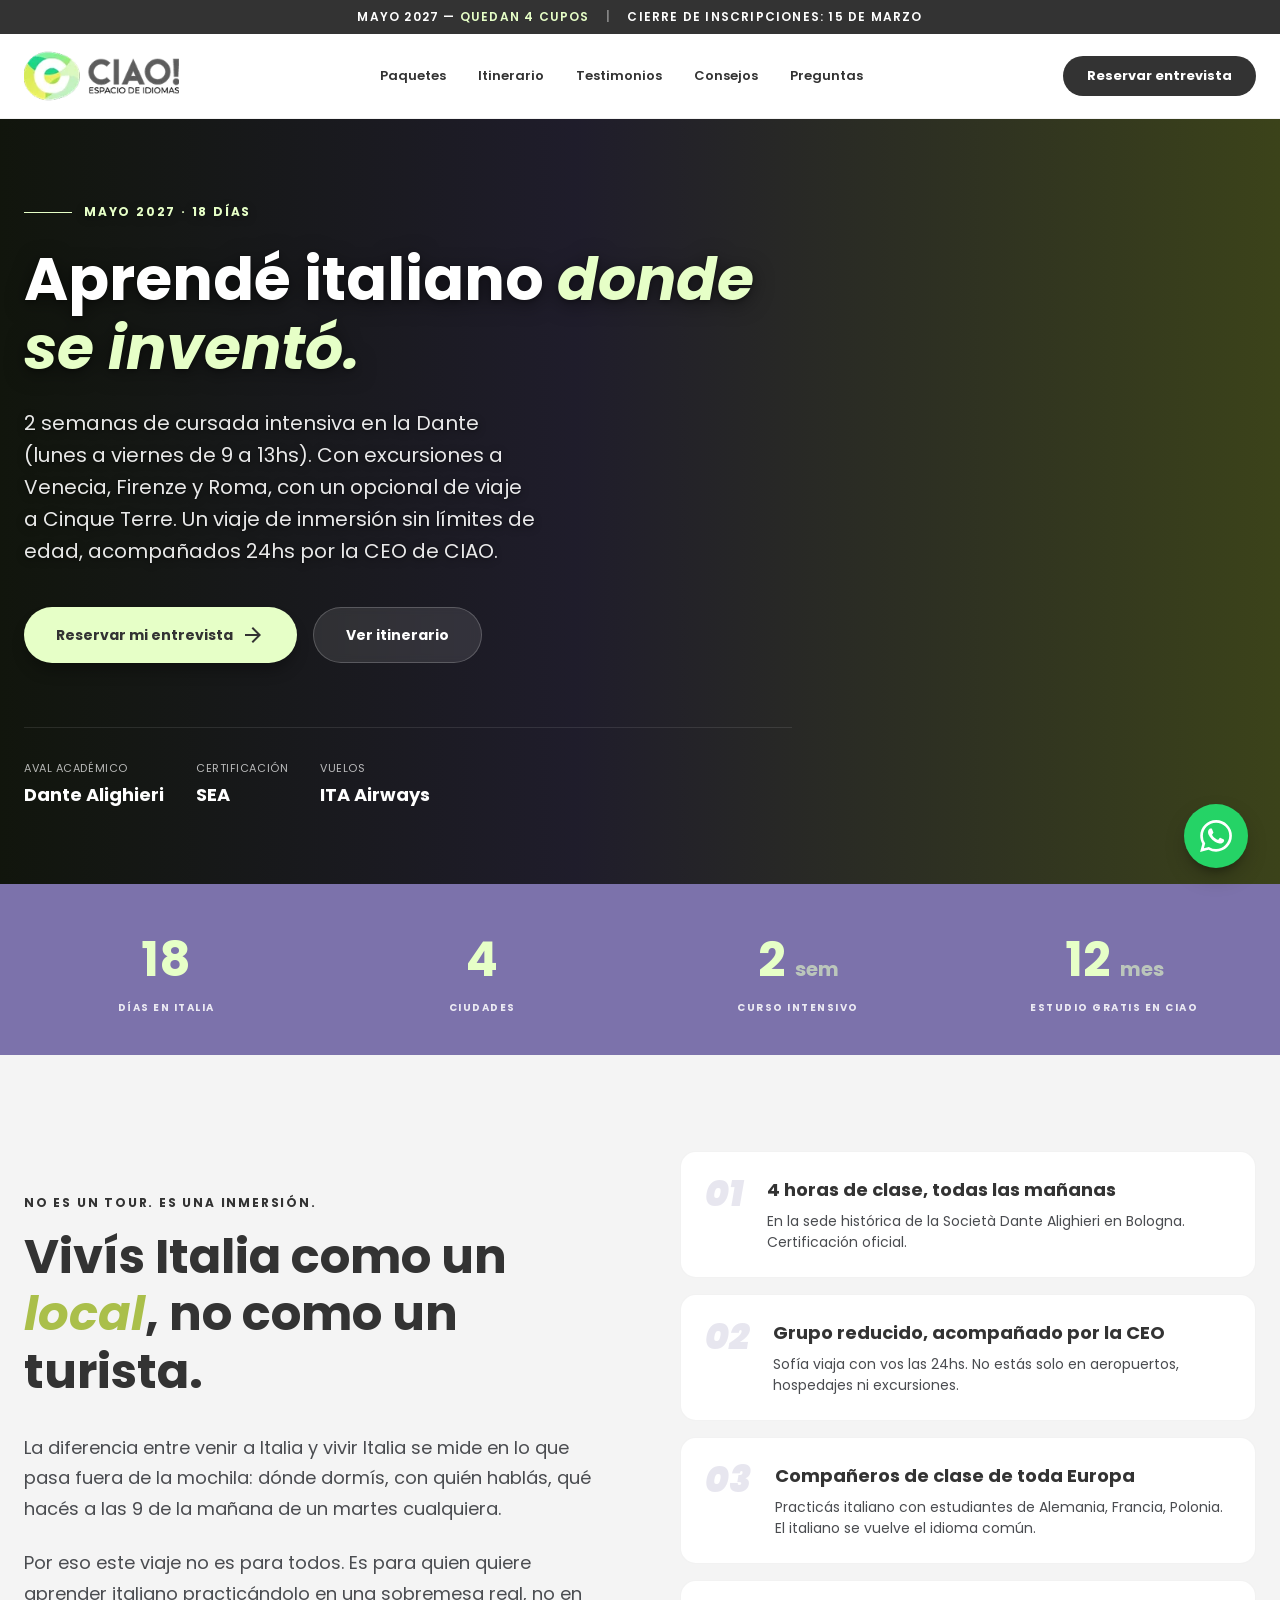
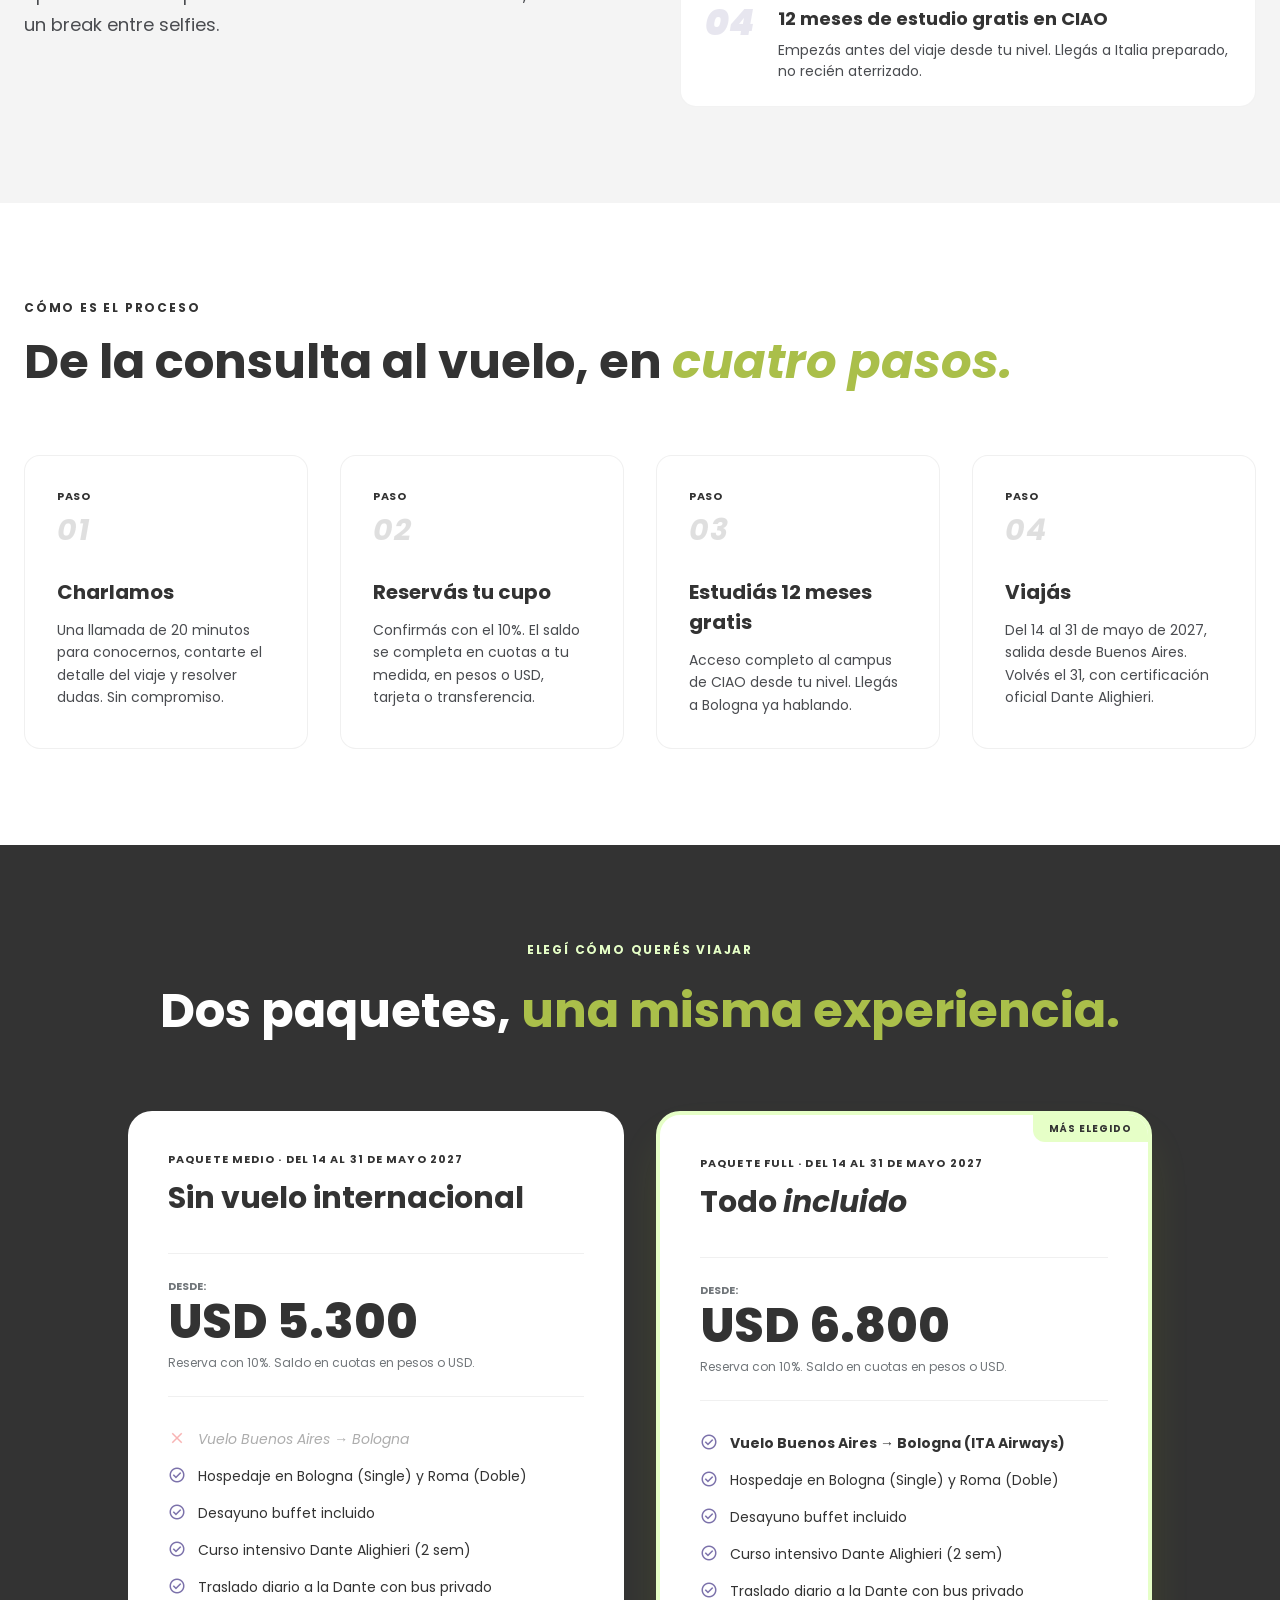
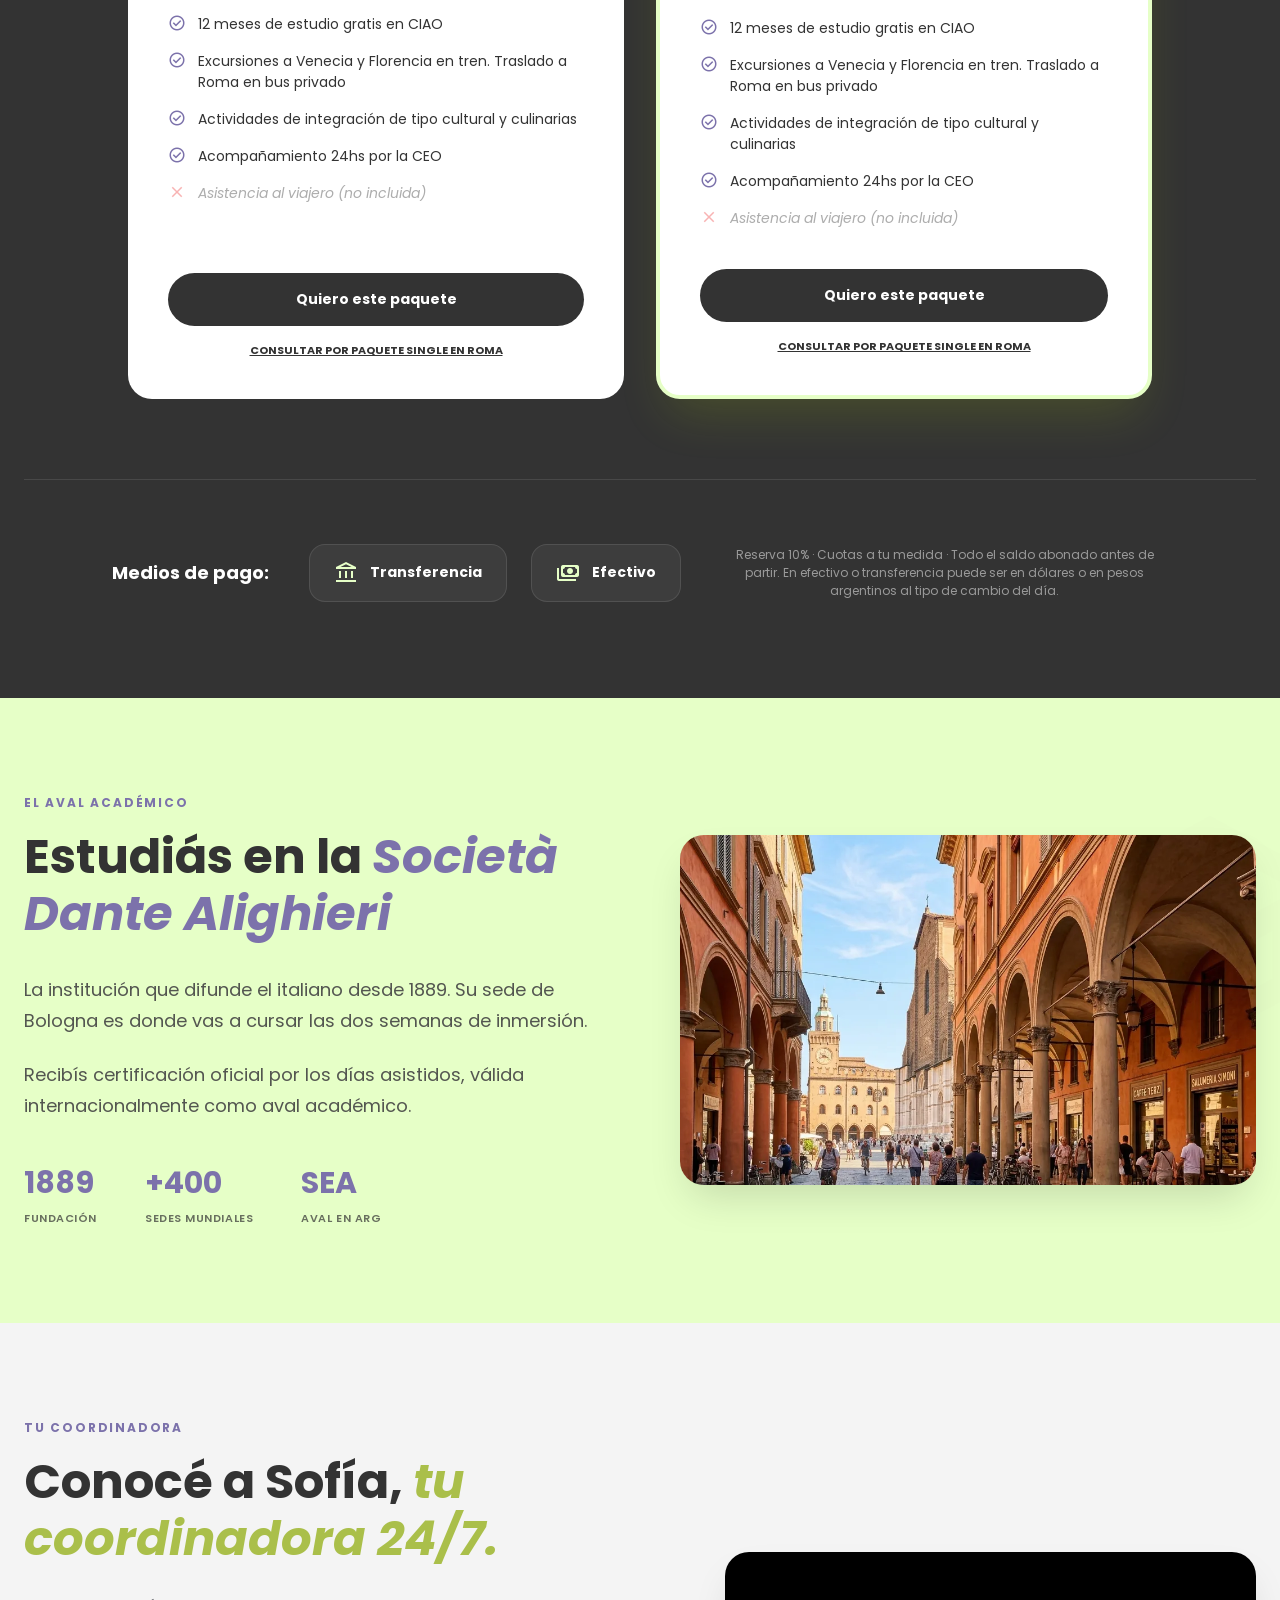
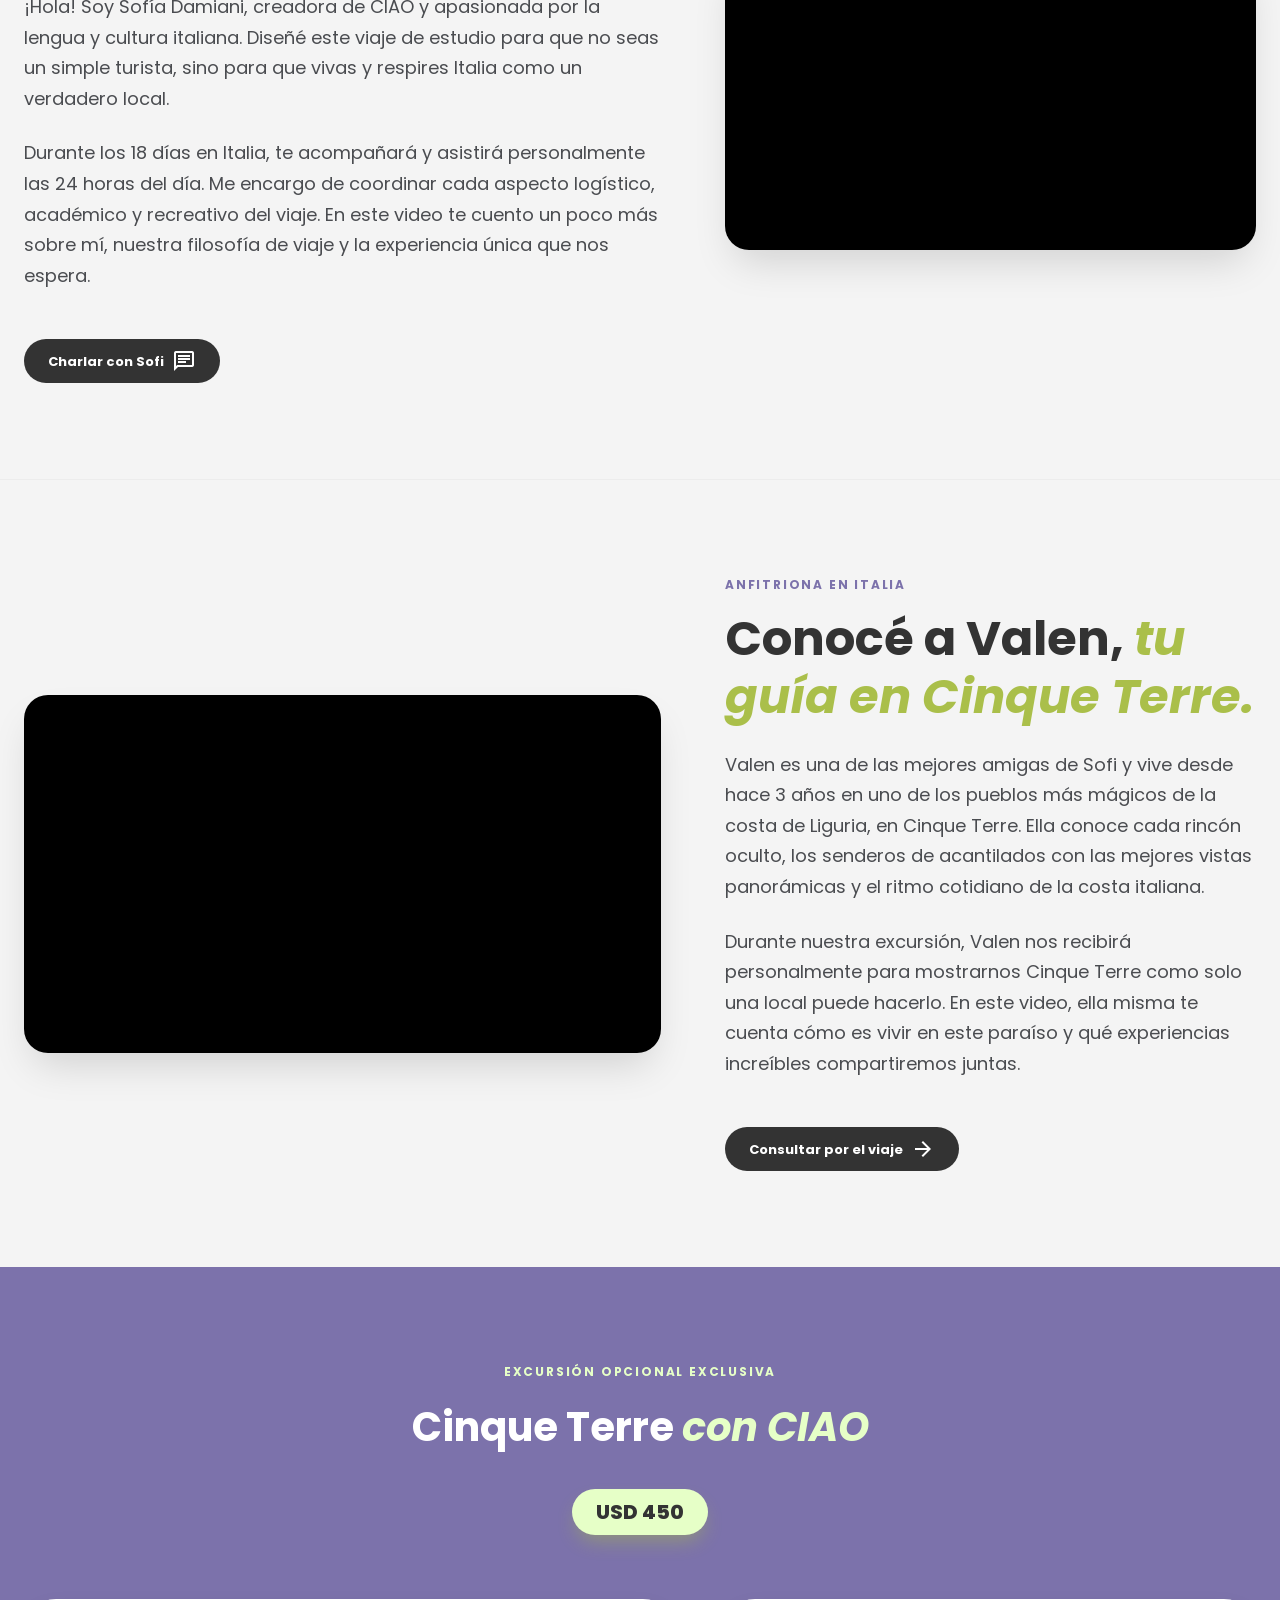
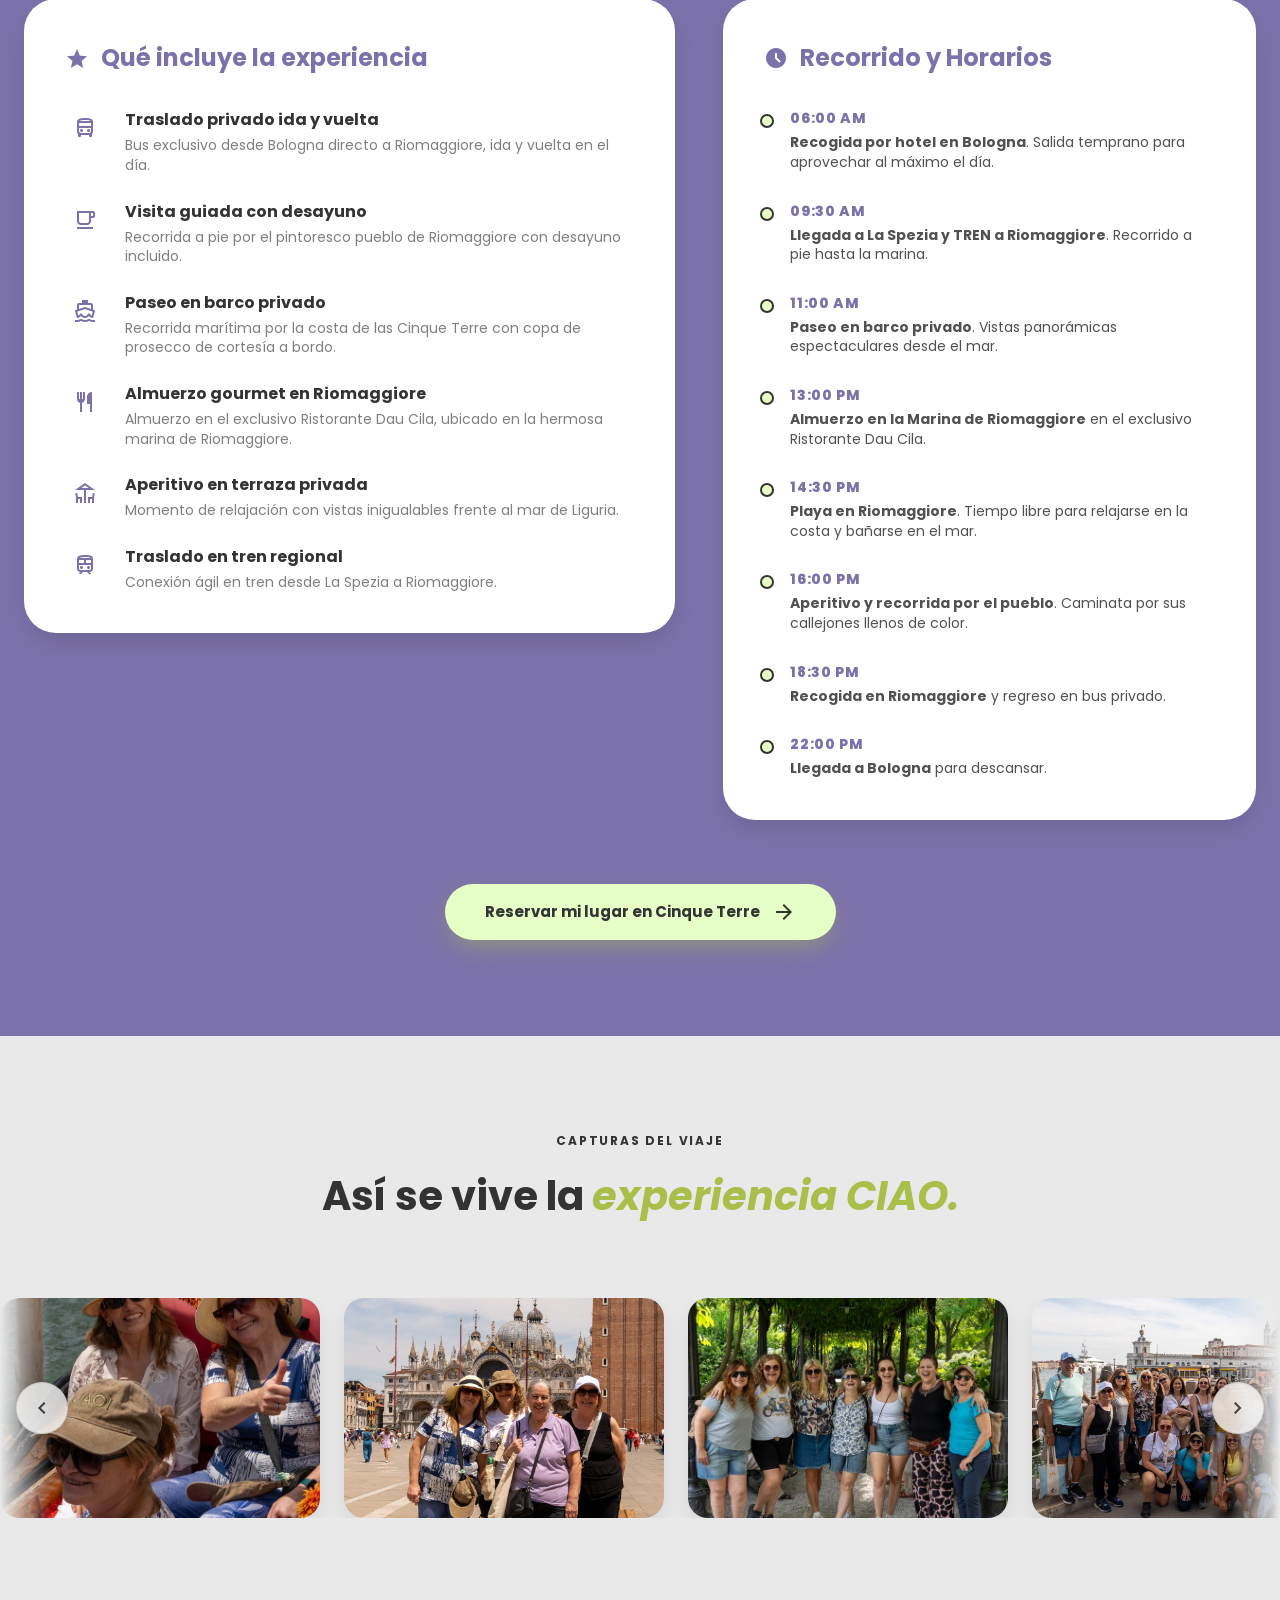
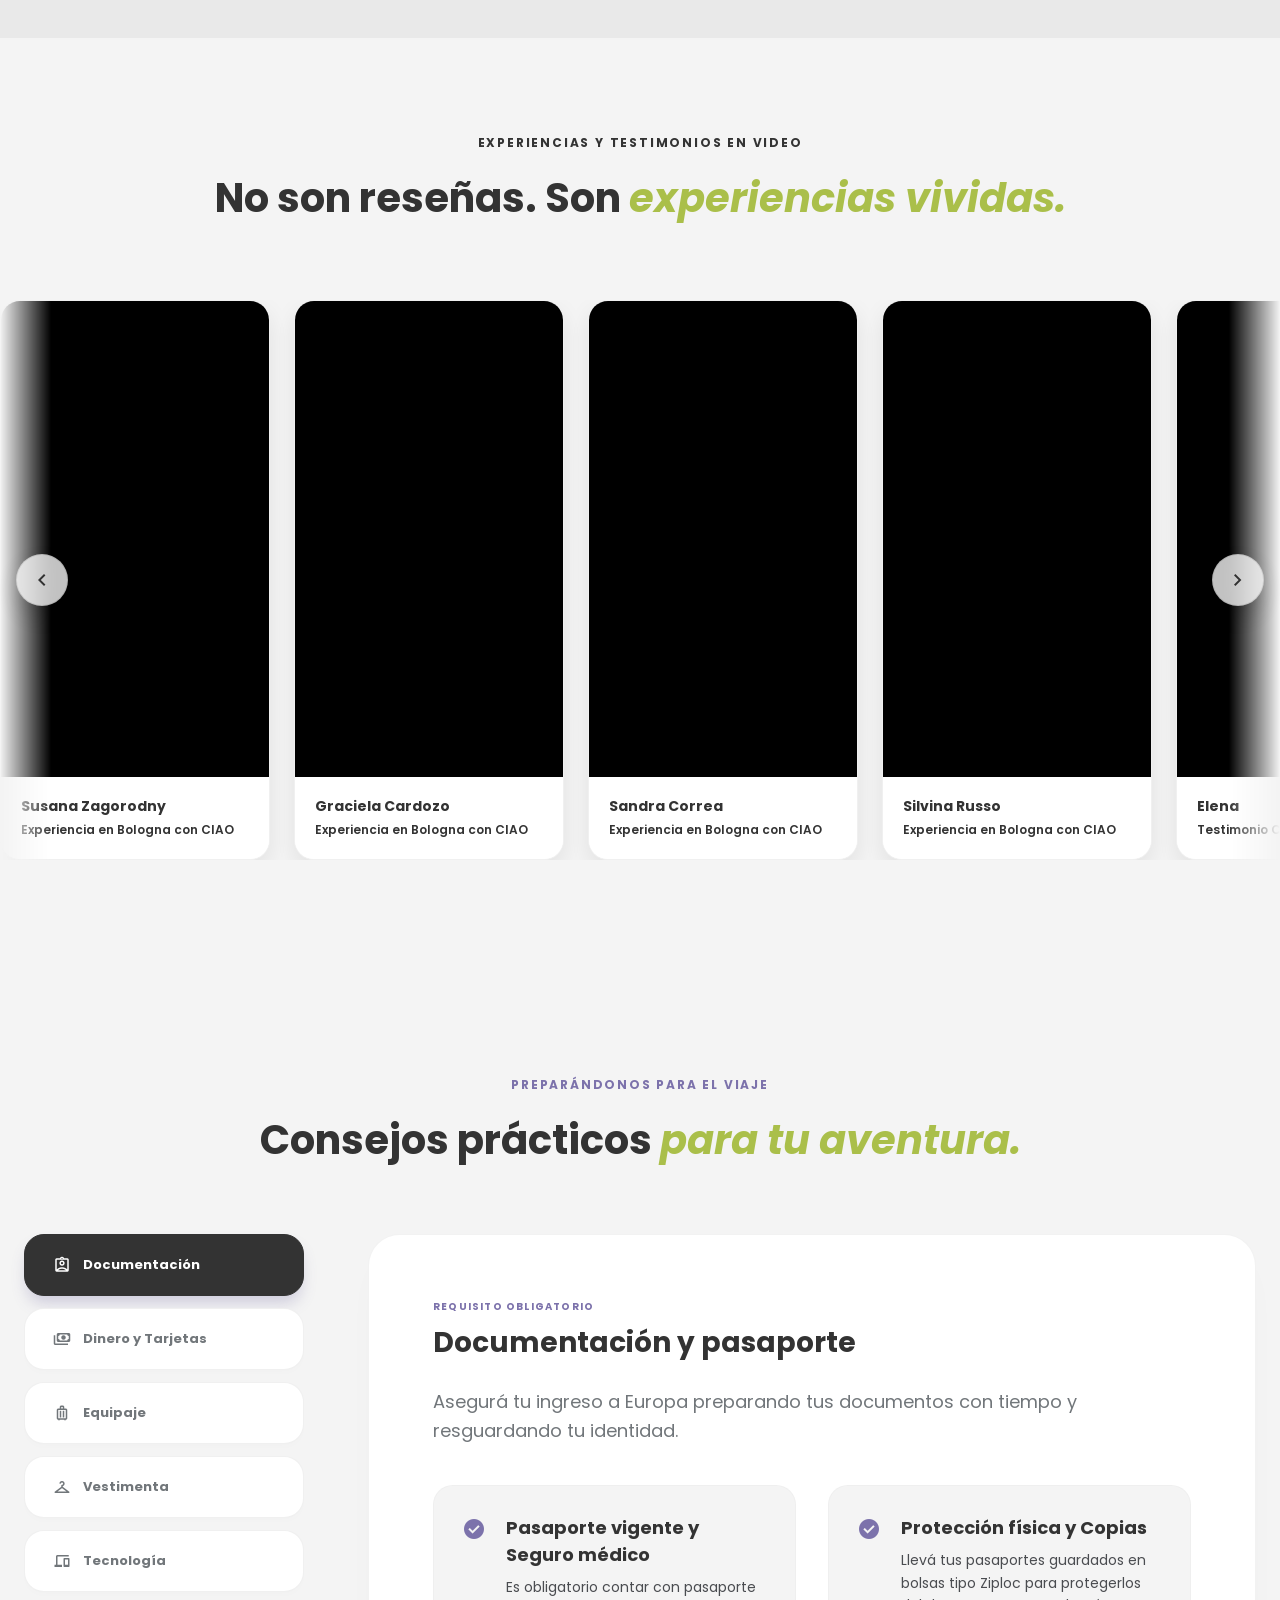
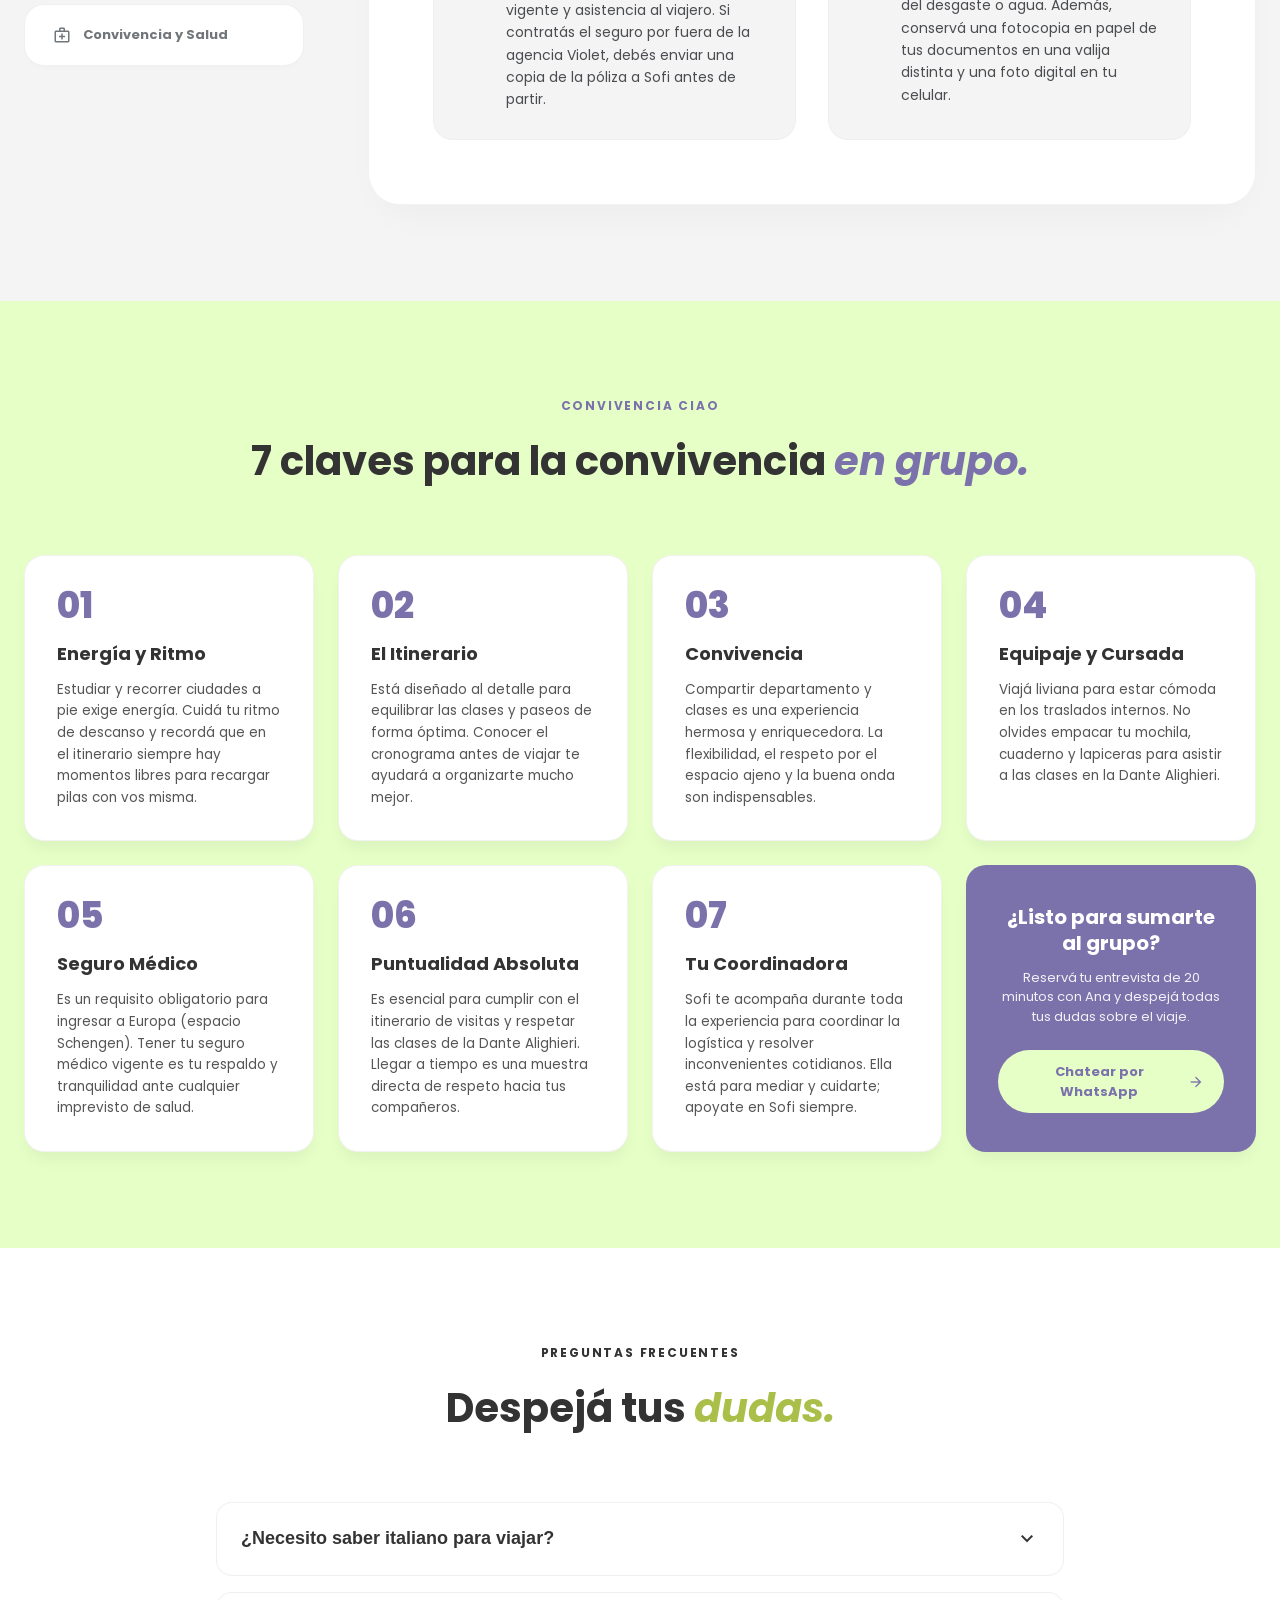
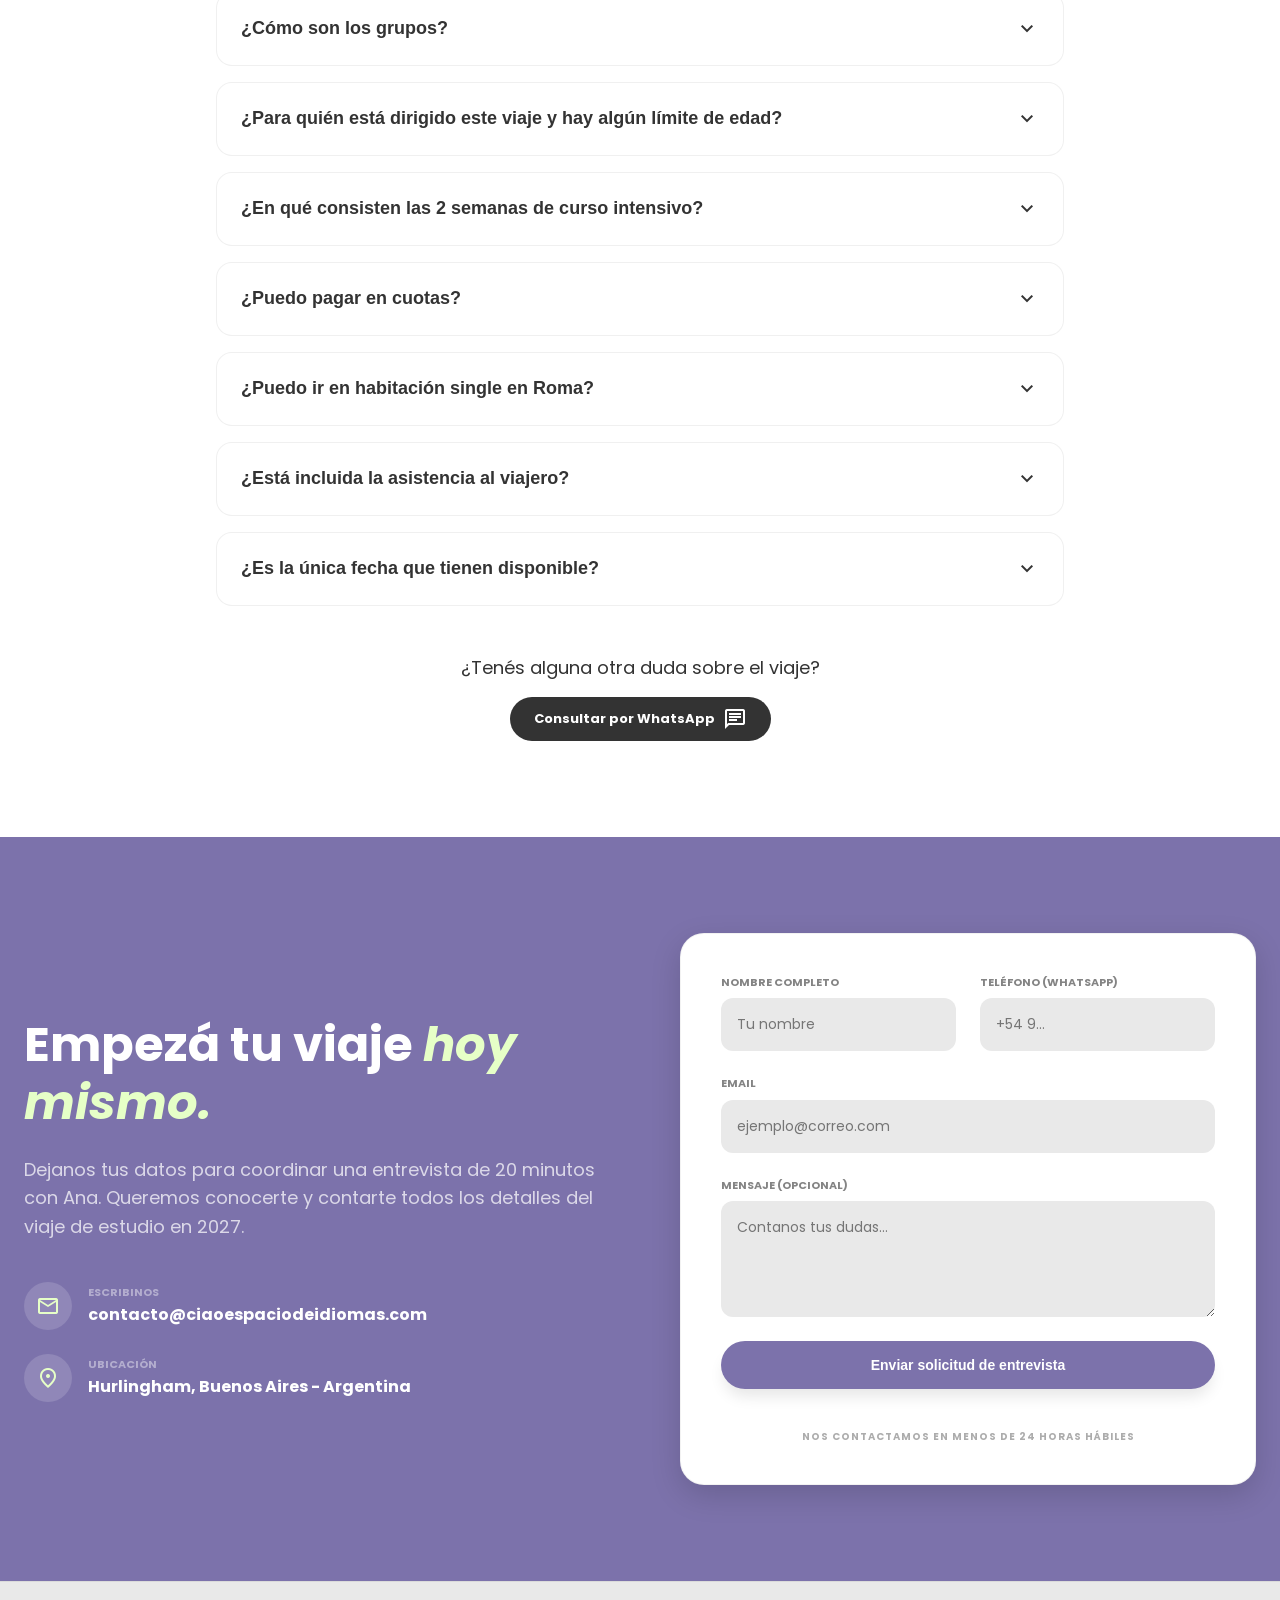
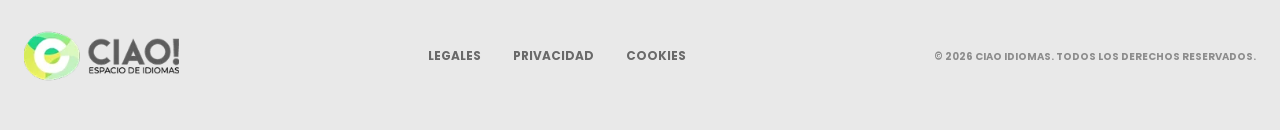
==== index.html @ f410d956 "fix: set Valen video embed start timestamp to 1 second for Valen & Sofi cover display" ====
<!DOCTYPE html>
<html lang="es">
<head>
  <meta charset="utf-8" />
  <meta name="viewport" content="width=device-width, initial-scale=1.0" />
  <title>Viajes de estudio a Italia · CIAO Idiomas</title>
  <meta name="description" content="Aprendé italiano donde se inventó. Inmersión cultural y académica en Bologna y Roma con CIAO Idiomas." />
  
  <!-- SEO & Open Graph Meta Tags -->
  <meta property="og:title" content="Viajes de estudio a Italia · CIAO Idiomas" />
  <meta property="og:description" content="Aprendé italiano donde se inventó. Inmersión cultural y académica en Bologna y Roma con CIAO Idiomas." />
  <meta property="og:image" content="assets/roma.webp" />
  <meta property="og:type" content="website" />
  <meta property="og:url" content="https://ciaoidiomas.com/viajes-italia" />
  
  <!-- Favicon -->
  <link rel="icon" type="image/svg+xml" href="assets/favicon.svg" />
  
  <!-- Fonts -->
  <link rel="preconnect" href="https://fonts.googleapis.com" />
  <link rel="preconnect" href="https://fonts.gstatic.com" crossorigin />
  <link href="https://fonts.googleapis.com/css2?family=Poppins:ital,wght@0,300;0,400;0,500;0,600;0,700;1,400&display=swap" rel="stylesheet" />
  <link href="https://fonts.googleapis.com/css2?family=Material+Symbols+Outlined:wght,FILL@100..700,0..1&display=swap" rel="stylesheet" />
  
  <!-- Stylesheet -->
  <link href="styles.css?v=4.0" rel="stylesheet" />
  <style>
    .hero-video-container {
      position: absolute;
      inset: 0;
      z-index: 2;
      overflow: hidden;
      opacity: 1 !important; /* Full opacity for maximum resolution and sharpness */
      filter: none !important; /* No filter to avoid browser software rendering artifacts */
      pointer-events: none;
      background-color: #000;
    }
    .hero-title {
      font-size: 2.5rem !important; /* Smaller main title */
      text-shadow: 0 4px 20px rgba(0,0,0,0.5), 0 2px 5px rgba(0,0,0,0.3) !important;
    }
    @media (min-width: 768px) {
      .hero-title {
        font-size: 3.75rem !important; /* Smaller main title on desktop */
      }
    }
    .hero-desc {
      text-shadow: 0 2px 10px rgba(0,0,0,0.5), 0 1px 3px rgba(0,0,0,0.3) !important;
    }
    .hero-subtitle-text {
      text-shadow: 0 2px 8px rgba(0,0,0,0.4) !important;
    }
    .hero-video-container iframe, #hero-yt-player, #hero-video {
      position: absolute;
      top: 50%;
      left: 50%;
      width: 100vw;
      height: 56.25vw;
      min-height: 100vh;
      min-width: 177.77vh;
      transform: translate(-50%, -50%);
      pointer-events: none;
      object-fit: cover;
    }
    .founder-section {
      padding: 6rem 0;
      background-color: var(--surface-container-low);
    }
    .founder-grid {
      display: grid;
      grid-template-columns: 1fr;
      gap: 4rem;
      align-items: center;
    }
    .founder-info .tag {
      color: var(--primary);
      font-weight: 700;
      font-size: 12px;
      text-transform: uppercase;
      letter-spacing: 0.15em;
      margin-bottom: 1rem;
      display: block;
    }
    .founder-info h2 {
      font-size: 2.25rem;
      font-weight: 700;
      margin-bottom: 1.5rem;
      line-height: 1.2;
    }
    .founder-info h2 span {
      color: var(--primary);
    }
    .founder-info p {
      color: #4a4c50;
      font-size: 1.125rem;
      line-height: 1.7;
      margin-bottom: 1.5rem;
    }
    .founder-video-wrapper {
      position: relative;
      width: 100%;
      padding-bottom: 56.25%;
      border-radius: 1.5rem;
      overflow: hidden;
      box-shadow: 0 20px 40px -10px rgba(0,0,0,0.15);
      background-color: #000;
    }
    .founder-video-wrapper iframe {
      position: absolute;
      top: 0;
      left: 0;
      width: 100%;
      height: 100%;
      border: 0;
    }
    .auth-image-wrapper {
      border-radius: 1.5rem;
      overflow: hidden;
      box-shadow: 0 20px 40px -10px rgba(0,0,0,0.15);
      height: 350px;
    }
    .auth-image-wrapper img {
      width: 100%;
      height: 100%;
      object-fit: cover;
    }
    @media (min-width: 768px) {
      .founder-grid {
        grid-template-columns: 1.2fr 1fr;
      }
      .founder-info h2 {
        font-size: 3rem;
      }
    }

    /* Redesigned Tabbed Traveler Tips Section Styles */
    .tips-section {
      padding: 6rem 0;
      background-color: var(--background);
    }
    .tips-header {
      text-align: center;
      margin-bottom: 4rem;
    }
    .tips-header .tag {
      color: var(--primary);
      font-weight: 700;
      font-size: 12px;
      text-transform: uppercase;
      letter-spacing: 0.15em;
      margin-bottom: 1rem;
      display: block;
    }
    .tips-header h2 {
      font-size: 2.5rem;
      font-weight: 700;
      color: var(--on-surface);
    }
    .tips-header h2 span {
      color: var(--primary);
    }
    .tips-layout {
      display: flex;
      flex-direction: column;
      gap: 2.5rem;
    }
    .tips-tabs-nav {
      display: flex;
      gap: 0.75rem;
      overflow-x: auto;
      padding: 0.5rem 0.25rem 1.25rem 0.25rem;
      scrollbar-width: none;
      -ms-overflow-style: none;
    }
    .tips-tabs-nav::-webkit-scrollbar {
      display: none;
    }
    .tips-tab-btn {
      display: inline-flex;
      align-items: center;
      gap: 0.75rem;
      padding: 0.875rem 1.5rem;
      background-color: white;
      border: 1px solid rgba(0, 0, 0, 0.06);
      border-radius: 9999px;
      font-family: var(--font-body);
      font-weight: 700;
      font-size: 13px;
      color: #71767a;
      cursor: pointer;
      white-space: nowrap;
      transition: all 0.3s cubic-bezier(0.4, 0, 0.2, 1);
      box-shadow: 0 4px 6px -1px rgba(0, 0, 0, 0.01);
    }
    .tips-tab-btn:hover {
      background-color: var(--surface-container-low);
      color: var(--dark-violet);
    }
    .tips-tab-btn.active-tip-tab {
      background-color: var(--dark-violet);
      color: white;
      border-color: var(--dark-violet);
      box-shadow: 0 10px 15px -3px rgba(95, 86, 150, 0.25);
    }
    .tips-tab-btn .material-symbols-outlined {
      font-size: 18px;
    }
    .tips-content-container {
      position: relative;
      background-color: white;
      border-radius: 2rem;
      padding: 2.5rem;
      border: 1px solid rgba(0, 0, 0, 0.05);
      box-shadow: 0 20px 40px -15px rgba(0, 0, 0, 0.04);
      min-height: 320px;
    }
    .tips-content-panel {
      display: none;
      opacity: 0;
      transform: translateY(15px);
      transition: opacity 0.4s ease, transform 0.4s ease;
    }
    .tips-content-panel.active-tip-panel {
      display: block;
      opacity: 1;
      transform: translateY(0);
    }
    .panel-header {
      margin-bottom: 1.5rem;
    }
    .panel-tag {
      font-size: 10px;
      font-weight: 700;
      color: var(--primary);
      text-transform: uppercase;
      letter-spacing: 0.12em;
      display: block;
      margin-bottom: 0.5rem;
    }
    .panel-header h3 {
      font-size: 1.75rem;
      font-weight: 700;
      color: var(--on-surface);
    }
    .panel-intro {
      color: #71767a;
      font-size: 1.125rem;
      line-height: 1.6;
      margin-bottom: 2.5rem;
    }
    .panel-bullets {
      display: grid;
      grid-template-columns: 1fr;
      gap: 2rem;
    }
    .bullet-item {
      display: flex;
      gap: 1.25rem;
      background-color: var(--surface-container-low);
      padding: 1.75rem;
      border-radius: 1.25rem;
      border: 1px solid rgba(0, 0, 0, 0.02);
    }
    .bullet-icon {
      color: var(--primary);
      flex-shrink: 0;
      margin-top: 2px;
    }
    .bullet-icon .material-symbols-outlined {
      font-size: 24px;
      font-variation-settings: 'FILL' 1;
    }
    .bullet-info h4 {
      font-size: 1.125rem;
      font-weight: 700;
      margin-bottom: 0.5rem;
      color: var(--on-surface);
    }
    .bullet-info p {
      color: #4a4c50;
      font-size: 14px;
      line-height: 1.6;
    }
    @media (min-width: 992px) {
      .tips-layout {
        flex-direction: row;
        align-items: flex-start;
        gap: 4rem;
      }
      .tips-tabs-nav {
        flex-direction: column;
        width: 280px;
        flex-shrink: 0;
        overflow-x: visible;
        padding: 0;
      }
      .tips-tab-btn {
        width: 100%;
        border-radius: 1.25rem;
        padding: 1.25rem 1.75rem;
        justify-content: flex-start;
      }
      .tips-content-container {
        flex-grow: 1;
        padding: 4rem;
      }
      .panel-bullets {
        grid-template-columns: 1fr 1fr;
      }
    }

    /* 7 Things Group Section Styles */
    .group-section {
      padding: 6rem 0;
      background-color: white;
    }
    .group-header {
      text-align: center;
      margin-bottom: 4rem;
    }
    .group-header .tag {
      color: var(--primary);
      font-weight: 700;
      font-size: 12px;
      text-transform: uppercase;
      letter-spacing: 0.15em;
      margin-bottom: 1rem;
      display: block;
    }
    .group-header h2 {
      font-size: 2.5rem;
      font-weight: 700;
      color: var(--on-surface);
    }
    .group-header h2 span {
      color: var(--primary);
    }
    .group-grid {
      display: grid;
      grid-template-columns: 1fr;
      gap: 1.5rem;
    }
    .group-card {
      background-color: var(--surface-container-low);
      padding: 2rem;
      border-radius: 1.25rem;
      border: 1px solid rgba(0, 0, 0, 0.02);
      display: flex;
      flex-direction: column;
      justify-content: flex-start;
      position: relative;
      overflow: hidden;
      transition: transform 0.3s ease, box-shadow 0.3s ease;
    }
    .group-card:hover {
      transform: translateY(-5px);
      box-shadow: 0 15px 30px -10px rgba(0, 0, 0, 0.05);
    }
    .group-card-num {
      font-size: 2.25rem;
      font-weight: 800;
      color: rgba(95, 86, 150, 0.2);
      font-family: var(--font-body);
      line-height: 1;
      margin-bottom: 1rem;
    }
    .group-card-title {
      font-size: 1.125rem;
      font-weight: 700;
      color: var(--on-surface);
      margin-bottom: 0.75rem;
    }
    .group-card-text {
      font-size: 13.5px;
      color: #5d6166;
      line-height: 1.6;
    }
    .group-card.cta-card {
      background-color: var(--dark-violet);
      color: white;
      border: none;
      justify-content: center;
      align-items: center;
      text-align: center;
      box-shadow: 0 15px 30px -10px rgba(95, 86, 150, 0.3);
    }
    .group-card.cta-card:hover {
      transform: translateY(-5px);
      box-shadow: 0 20px 40px -15px rgba(95, 86, 150, 0.4);
    }
    .group-card.cta-card h3 {
      font-size: 1.25rem;
      font-weight: 700;
      margin-bottom: 0.75rem;
      color: white;
      line-height: 1.3;
    }
    .group-card.cta-card p {
      font-size: 13px;
      color: rgba(255, 255, 255, 0.85);
      margin-bottom: 1.5rem;
      line-height: 1.5;
    }
    .group-card.cta-card .btn-cta {
      display: inline-flex;
      align-items: center;
      gap: 0.5rem;
      padding: 0.75rem 1.25rem;
      background-color: var(--secondary);
      color: var(--primary) !important;
      border-radius: 9999px;
      font-weight: 700;
      font-size: 13px;
      text-decoration: none;
      transition: transform 0.2s ease;
    }
    .group-card.cta-card .btn-cta:hover {
      transform: scale(1.05);
    }
    @media (min-width: 576px) {
      .group-grid {
        grid-template-columns: repeat(2, 1fr);
      }
    }
    @media (min-width: 992px) {
      .group-grid {
        grid-template-columns: repeat(4, 1fr);
      }
    }
    .valen-video-container {
      transition: transform 0.3s cubic-bezier(0.4, 0, 0.2, 1), box-shadow 0.3s cubic-bezier(0.4, 0, 0.2, 1);
    }
    .valen-video-container:hover {
      transform: translateY(-5px) scale(1.01);
      box-shadow: 0 30px 60px -15px rgba(95, 86, 150, 0.25) !important;
    }
    .valen-video-container:hover .play-btn-wrapper {
      transform: scale(1.1);
      background-color: rgba(255, 255, 255, 0.35);
      border-color: rgba(255, 255, 255, 0.6);
      box-shadow: 0 0 20px rgba(255, 255, 255, 0.3);
    }

    /* Cinque Terre Excursion Section Styles */
    .cinque-terre-section {
      padding: 6rem 0;
      background-color: var(--dark-violet);
      color: white;
    }
    .ct-header {
      text-align: center;
      margin-bottom: 4rem;
      position: relative;
    }
    .ct-header .tag {
      color: var(--secondary);
      font-weight: 700;
      font-size: 12px;
      text-transform: uppercase;
      letter-spacing: 0.15em;
      margin-bottom: 1rem;
      display: block;
    }
    .ct-header h2 {
      font-size: 2.5rem;
      font-weight: 700;
      color: white;
      margin-bottom: 1rem;
    }
    .ct-header h2 span {
      color: var(--secondary);
    }
    .ct-price-badge {
      display: inline-block;
      background-color: var(--secondary);
      color: var(--on-background);
      font-weight: 800;
      font-size: 1.25rem;
      padding: 0.5rem 1.5rem;
      border-radius: 9999px;
      margin-top: 1rem;
      box-shadow: 0 10px 20px -5px rgba(199, 239, 0, 0.3);
    }
    .ct-grid {
      display: grid;
      grid-template-columns: 1fr;
      gap: 3rem;
      align-items: start;
    }
    .ct-card {
      background-color: rgba(255, 255, 255, 0.05);
      border: 1px solid rgba(255, 255, 255, 0.1);
      border-radius: 2rem;
      padding: 2.5rem;
      box-shadow: 0 20px 40px -15px rgba(0, 0, 0, 0.2);
    }
    .ct-card-title {
      font-size: 1.5rem;
      font-weight: 700;
      margin-bottom: 2rem;
      display: flex;
      align-items: center;
      gap: 0.75rem;
      color: var(--secondary);
    }
    .ct-card-title .material-symbols-outlined {
      font-variation-settings: 'FILL' 1;
    }
    .ct-list {
      list-style: none;
      padding: 0;
      margin: 0;
      display: flex;
      flex-direction: column;
      gap: 1.5rem;
    }
    .ct-list li {
      display: flex;
      gap: 1.25rem;
      align-items: flex-start;
    }
    .ct-list li .icon-check {
      color: var(--secondary);
      background-color: rgba(255, 255, 255, 0.1);
      padding: 0.5rem;
      border-radius: 50%;
      flex-shrink: 0;
      display: inline-flex;
      align-items: center;
      justify-content: center;
    }
    .ct-list li strong {
      display: block;
      font-size: 16px;
      margin-bottom: 0.25rem;
      color: white;
    }
    .ct-list li p {
      margin: 0;
      font-size: 14px;
      opacity: 0.75;
      line-height: 1.4;
    }
    .ct-timeline {
      display: flex;
      flex-direction: column;
      gap: 1.75rem;
      position: relative;
      padding-left: 1.5rem;
      border-left: 2px solid rgba(255, 255, 255, 0.1);
    }
    .timeline-item {
      position: relative;
    }
    .timeline-item::before {
      content: '';
      position: absolute;
      left: calc(-1.5rem - 6px);
      top: 6px;
      width: 10px;
      height: 10px;
      border-radius: 50%;
      background-color: var(--secondary);
      border: 2px solid var(--dark-violet);
    }
    .timeline-item .time {
      font-weight: 700;
      font-size: 12px;
      color: var(--secondary);
      text-transform: uppercase;
      letter-spacing: 0.05em;
      margin-bottom: 0.25rem;
    }
    .timeline-item .desc {
      font-size: 14px;
      line-height: 1.4;
      opacity: 0.85;
    }
    .timeline-item .desc strong {
      color: white;
    }
    .ct-action {
      text-align: center;
      margin-top: 4rem;
    }
    .ct-action .btn-reserve {
      display: inline-flex;
      align-items: center;
      gap: 0.75rem;
      background-color: var(--secondary);
      color: var(--on-background);
      padding: 1rem 2.5rem;
      border-radius: 9999px;
      font-weight: 700;
      font-size: 15px;
      text-decoration: none;
      box-shadow: 0 10px 25px -5px rgba(199, 239, 0, 0.3);
      transition: transform 0.2s ease, box-shadow 0.2s ease;
    }
    .ct-action .btn-reserve:hover {
      transform: translateY(-2px);
      box-shadow: 0 15px 30px -5px rgba(199, 239, 0, 0.4);
    }
    @media (min-width: 768px) {
      .ct-grid {
        grid-template-columns: 1.1fr 0.9fr;
      }
    }

    /* Consolidated and Fixed Itinerary Section Styles */
    .itinerary-panels {
      display: flex !important;
      flex-direction: column !important;
      gap: 7rem !important; /* Larger gap to prevent crowded look */
      margin-top: 3rem;
    }
    .itinerary-image-wrapper {
      height: 420px !important; /* Shorter for better proportion with cards */
      border-radius: 1.5rem;
      overflow: hidden;
      box-shadow: 0 25px 50px -12px rgba(0,0,0,0.3);
    }
    .itinerary-panel {
      display: grid !important;
      gap: 4rem !important; /* More breathing room */
      align-items: stretch !important; /* Stretch columns to match height dynamically */
    }
    .itinerary-panel h3 span.italic {
      color: var(--secondary) !important;
    }
    .itinerary-image-wrapper {
      height: 100% !important; /* Stretch image wrapper to match height */
      min-height: 400px !important; /* Mobile fallback height */
    }
    @media (min-width: 768px) {
      .itinerary-panel {
        grid-template-columns: 1fr 1fr !important;
      }
      .itinerary-panel.reverse .itinerary-days-list {
        order: 2 !important;
      }
      .itinerary-panel.reverse .itinerary-image-wrapper {
        order: 1 !important;
      }
    }
    /* Green Title Highlight Override for Light Backgrounds */
    h2 span.italic, h2 span {
      color: #AABF4A !important;
    }

    .hero-overlay {
      pointer-events: auto !important; /* Prevents clicks from showing YouTube background controls */
      z-index: 3 !important;
      background: linear-gradient(to right, rgba(20, 25, 15, 0.85) 0%, rgba(124, 114, 171, 0.25) 45%, rgba(170, 191, 74, 0.35) 100%) !important; /* Tricolor cinematic brand filter overlay */
      backdrop-filter: saturate(1.3) contrast(1.15) !important; /* Cinematic color grading filter */
    }

    .stats-section {
      background-color: var(--primary) !important; /* Violet #7c72ab */
      color: #ffffff !important;
    }
    .stat-val {
      color: var(--secondary) !important; /* Lime green #e6ffc7 */
    }
    .stat-lbl {
      color: rgba(255, 255, 255, 0.85) !important;
    }

    /* Light Mode Overrides for Dark/Black Sections */

    .itinerary-section {
      background-color: var(--primary) !important; /* Violet #7c72ab */
      color: #ffffff !important;
    }
    .itinerary-section h2 {
      color: #ffffff !important;
    }
    .itinerary-section h2 span.italic {
      color: var(--secondary) !important; /* Lime green #e6ffc7 */
    }
    .itinerary-panel h3 {
      color: #ffffff !important;
    }
    .itinerary-panel h3 span.italic {
      color: var(--secondary) !important; /* Lime green #e6ffc7 */
    }
    .itinerary-day-card {
      background-color: #ffffff !important;
      color: var(--on-surface) !important;
      box-shadow: 0 10px 25px -5px rgba(0,0,0,0.15) !important;
      border: 1px solid rgba(255,255,255,0.1) !important;
    }
    .itinerary-day-title {
      color: var(--on-surface) !important;
    }
    .itinerary-day-desc {
      color: #555555 !important;
    }
    .itinerary-day-card .itinerary-day-num {
      background-color: var(--primary) !important; /* Lavender #7c72ab */
      color: #ffffff !important;
      width: 5.5rem;
      height: 5.5rem;
      display: flex !important;
      flex-direction: column;
      align-items: center;
      justify-content: center;
      border-radius: 1.25rem !important;
      flex-shrink: 0;
    }
    .itinerary-day-card .itinerary-day-num span.lbl {
      color: var(--secondary) !important; /* Lime green */
    }
    .itinerary-day-card .itinerary-day-num span.val {
      color: #ffffff !important;
    }

    .cinque-terre-section {
      background-color: var(--primary) !important; /* Violet #7c72ab */
      color: #ffffff !important;
    }
    .ct-header h2 {
      color: #ffffff !important;
    }
    .ct-header h2 span {
      color: var(--secondary) !important; /* Lime green #e6ffc7 */
    }
    .ct-grid .ct-info p {
      color: rgba(255, 255, 255, 0.9) !important;
    }
    .ct-card {
      background-color: #ffffff !important;
      color: var(--on-surface) !important;
      box-shadow: 0 10px 25px -5px rgba(0,0,0,0.15) !important;
      border: 1px solid rgba(255,255,255,0.1) !important;
    }
    .ct-card-title {
      color: var(--primary) !important;
    }
    .ct-list li {
      color: #555555 !important;
    }
    .ct-list li strong {
      color: var(--on-surface) !important;
    }
    .ct-list li .icon-check {
      color: var(--primary) !important;
    }
    .ct-timeline::before {
      background-color: var(--primary) !important;
    }
    .timeline-badge {
      background-color: #ffffff !important;
      border: 2px solid var(--primary) !important;
    }
    .timeline-item .time {
      color: var(--primary) !important; /* Lavender #7c72ab */
      font-weight: 800 !important;
      font-size: 14px !important;
    }
    .timeline-content {
      background-color: #ffffff !important;
      color: var(--on-surface) !important;
      box-shadow: 0 10px 25px -5px rgba(0,0,0,0.15) !important;
      border: 1px solid rgba(0,0,0,0.05) !important;
    }
    .timeline-content h4 {
      color: var(--primary) !important;
    }
    .timeline-content p {
      color: #555555 !important;
    }
    .timeline-item .desc strong {
      color: var(--on-surface) !important;
    }

    /* Academic Endorsement (Auth) Section Overrides - Green Background */
    .auth-section {
      background-color: var(--secondary) !important; /* Lime green #e6ffc7 */
      color: var(--on-surface) !important;
    }
    .auth-section h2 {
      color: var(--on-surface) !important;
    }
    .auth-section h2 span.italic {
      color: var(--primary) !important; /* Lavender #7c72ab */
    }
    .auth-section .tag {
      color: var(--primary) !important;
    }
    .auth-section p {
      color: #444444 !important;
    }
    .auth-stat-val {
      color: var(--primary) !important; /* Lavender */
    }
    .auth-stat-lbl {
      color: var(--on-surface) !important;
      opacity: 0.7 !important;
    }
    .auth-bg-icon .material-symbols-outlined {
      color: rgba(124, 114, 171, 0.08) !important;
    }

    /* Convivencia (Group) Section Overrides - Green Background */
    .group-section {
      background-color: var(--secondary) !important; /* Lime green #e6ffc7 */
      color: var(--on-surface) !important;
    }
    .group-header h2 {
      color: var(--on-surface) !important;
    }
    .group-header h2 span {
      color: var(--primary) !important;
    }
    .group-header .tag {
      color: var(--primary) !important;
    }
    .group-card {
      background-color: #ffffff !important;
      color: var(--on-surface) !important;
      box-shadow: 0 10px 15px -3px rgba(0,0,0,0.05) !important;
      border: 1px solid rgba(0,0,0,0.05) !important;
    }
    .group-card-num {
      color: var(--primary) !important; /* Lavender */
    }
    .group-card-title {
      color: var(--on-surface) !important;
    }
    .group-card-text {
      color: #555555 !important;
    }
    .group-card.cta-card {
      background-color: var(--primary) !important; /* Keep it Lavender */
      color: #ffffff !important;
      border: none !important;
    }
    .group-card.cta-card h3 {
      color: #ffffff !important;
    }
    .group-card.cta-card p {
      color: rgba(255, 255, 255, 0.9) !important;
    }

    .contact-section {
      background-color: var(--primary) !important; /* Violet #7c72ab */
      color: #ffffff !important;
    }
    .contact-info h2 {
      color: #ffffff !important;
    }
    .contact-info h2 span {
      color: var(--secondary) !important; /* Lime green #e6ffc7 */
    }
    .contact-info p.desc {
      color: rgba(255, 255, 255, 0.9) !important;
    }
    .contact-detail-icon {
      background-color: rgba(255, 255, 255, 0.15) !important;
      color: var(--secondary) !important; /* Lime green #e6ffc7 */
    }
    .contact-detail-lbl {
      color: rgba(255, 255, 255, 0.7) !important;
    }
    .contact-detail-val {
      color: #ffffff !important;
    }
    .contact-form-card {
      background-color: #ffffff !important;
      color: var(--on-surface) !important;
      box-shadow: 0 10px 30px rgba(0, 0, 0, 0.15) !important;
      border: 1px solid rgba(0,0,0,0.05) !important;
    }

    .main-footer {
      background-color: var(--surface) !important; /* #e9e9e9 */
      color: var(--on-surface) !important;
      border-top: 1px solid rgba(0,0,0,0.06);
    }
    .footer-link {
      color: var(--on-surface) !important;
      opacity: 0.7 !important;
    }
    .footer-link:hover {
      opacity: 1 !important;
      color: var(--primary) !important;
    }
    .footer-copy {
      color: var(--on-surface) !important;
      opacity: 0.5 !important;
    }
    .footer-logo {
      filter: none !important;
      opacity: 1 !important;
    }
  </style>
</head>
<body>

  <!-- Top Urgency Bar -->
  <div class="urgency-bar">
    MAYO 2027 — <span class="text-secondary">Quedan 4 cupos</span> <span class="divider">|</span> Cierre de inscripciones: 15 de marzo
  </div>

  <!-- Header / Navigation -->
  <header class="main-header">
    <nav class="nav-container container">
      <div class="nav-logo">
        <a href="#">
          <img alt="CIAO Idiomas Logo" src="assets/LOGO.webp" style="height: 3.25rem; width: auto; max-height: 52px; object-fit: contain;" />
        </a>
      </div>
      <div class="nav-links">
        <a class="nav-link" href="#paquetes">Paquetes</a>
        <a class="nav-link" href="https://drive.google.com/file/d/1h3HbgddD5cJTOyTMO4wnCW8YfBQLR0bg/view" target="_blank" rel="noopener noreferrer">Itinerario</a>
        <a class="nav-link" href="#testimonios">Testimonios</a>
        <a class="nav-link" href="#consejos">Consejos</a>
        <a class="nav-link" href="#faq">Preguntas</a>
      </div>
      <a class="btn-reserve cta-hover" href="https://wa.me/5491124081777" target="_blank" rel="noopener noreferrer">Reservar entrevista</a>
    </nav>
  </header>

  <main>
    <!-- Hero Section with Background Video -->
    <section class="hero-section">
      <div class="hero-bg">
        <div class="hero-video-container">
          <iframe src="https://www.youtube.com/embed/00GVjWG5hd0?autoplay=1&mute=1&controls=0&loop=1&playlist=00GVjWG5hd0&playsinline=1&disablekb=1" title="Video" frameborder="0" allow="autoplay; encrypted-media; picture-in-picture" allowfullscreen> </iframe>
        </div>
      </div>
      <div class="hero-overlay"></div>
      <div class="hero-container container">
        <div class="hero-content reveal">
          <div class="hero-subtitle">
            <span class="hero-subtitle-line"></span>
            <span class="hero-subtitle-text">MAYO 2027 · 18 días</span>
          </div>
          <h1 class="hero-title">Aprendé italiano <span class="italic">donde se inventó.</span></h1>
          <p class="hero-desc">2 semanas de cursada intensiva en la Dante (lunes a viernes de 9 a 13hs). Con excursiones a Venecia, Firenze y Roma, con un opcional de viaje a Cinque Terre. Un viaje de inmersión sin límites de edad, acompañados 24hs por la CEO de CIAO.</p>
          <div class="hero-buttons">
            <a class="btn-hero-primary cta-hover" href="https://wa.me/5491124081777" target="_blank" rel="noopener noreferrer">
              Reservar mi entrevista <span class="material-symbols-outlined">arrow_forward</span>
            </a>
            <a class="btn-hero-secondary" href="https://drive.google.com/file/d/1h3HbgddD5cJTOyTMO4wnCW8YfBQLR0bg/view" target="_blank" rel="noopener noreferrer">Ver itinerario</a>
          </div>
          <div class="hero-badges">
            <div class="hero-badge">
              <span class="hero-badge-lbl">Aval académico</span>
              <span class="hero-badge-val">Dante Alighieri</span>
            </div>
            <div class="hero-badge">
              <span class="hero-badge-lbl">Certificación</span>
              <span class="hero-badge-val">SEA</span>
            </div>
            <div class="hero-badge">
              <span class="hero-badge-lbl">Vuelos</span>
              <span class="hero-badge-val">ITA Airways</span>
            </div>
          </div>
        </div>
      </div>
    </section>

    <!-- Stats Strip -->
    <section class="stats-section reveal">
      <div class="stats-grid container">
        <div class="stat-item">
          <div class="stat-val">18</div>
          <div class="stat-lbl">Días en Italia</div>
        </div>
        <div class="stat-item">
          <div class="stat-val">4</div>
          <div class="stat-lbl">Ciudades</div>
        </div>
        <div class="stat-item">
          <div class="stat-val">2 <span>sem</span></div>
          <div class="stat-lbl">Curso intensivo</div>
        </div>
        <div class="stat-item">
          <div class="stat-val">12 <span>mes</span></div>
          <div class="stat-lbl">Estudio gratis en CIAO</div>
        </div>
      </div>
    </section>

    <!-- Differentiators Section -->
    <section class="diff-section reveal">
      <div class="diff-grid container">
        <div class="diff-text">
          <span class="diff-tag">No es un tour. Es una inmersión.</span>
          <h2 class="diff-title">Vivís Italia como un <span class="italic">local</span>, no como un turista.</h2>
          <p class="diff-desc">La diferencia entre venir a Italia y vivir Italia se mide en lo que pasa fuera de la mochila: dónde dormís, con quién hablás, qué hacés a las 9 de la mañana de un martes cualquiera.</p>
          <p class="diff-desc">Por eso este viaje no es para todos. Es para quien quiere aprender italiano practicándolo en una sobremesa real, no en un break entre selfies.</p>
        </div>
        <div class="diff-list">
          <div class="diff-card">
            <span class="diff-card-num">01</span>
            <div class="diff-card-body">
              <h3 class="diff-card-title">4 horas de clase, todas las mañanas</h3>
              <p class="diff-card-desc">En la sede histórica de la Società Dante Alighieri en Bologna. Certificación oficial.</p>
            </div>
          </div>
          <div class="diff-card">
            <span class="diff-card-num">02</span>
            <div class="diff-card-body">
              <h3 class="diff-card-title">Grupo reducido, acompañado por la CEO</h3>
              <p class="diff-card-desc">Sofía viaja con vos las 24hs. No estás solo en aeropuertos, hospedajes ni excursiones.</p>
            </div>
          </div>
          <div class="diff-card">
            <span class="diff-card-num">03</span>
            <div class="diff-card-body">
              <h3 class="diff-card-title">Compañeros de clase de toda Europa</h3>
              <p class="diff-card-desc">Practicás italiano con estudiantes de Alemania, Francia, Polonia. El italiano se vuelve el idioma común.</p>
            </div>
          </div>
          <div class="diff-card">
            <span class="diff-card-num">04</span>
            <div class="diff-card-body">
              <h3 class="diff-card-title">12 meses de estudio gratis en CIAO</h3>
              <p class="diff-card-desc">Empezás antes del viaje desde tu nivel. Llegás a Italia preparado, no recién aterrizado.</p>
            </div>
          </div>
        </div>
      </div>
    </section>

    <!-- How it Works (Steps) -->
    <section class="steps-section reveal">
      <div class="container">
        <div class="steps-header">
          <span class="diff-tag">Cómo es el proceso</span>
          <h2 class="diff-title">De la consulta al vuelo, en <span class="italic">cuatro pasos.</span></h2>
        </div>
        <div class="steps-grid">
          <div class="step-card">
            <span class="step-num">Paso <span>01</span></span>
            <h3 class="step-title">Charlamos</h3>
            <p class="step-desc">Una llamada de 20 minutos para conocernos, contarte el detalle del viaje y resolver dudas. Sin compromiso.</p>
          </div>
          <div class="step-card">
            <span class="step-num">Paso <span>02</span></span>
            <h3 class="step-title">Reservás tu cupo</h3>
            <p class="step-desc">Confirmás con el 10%. El saldo se completa en cuotas a tu medida, en pesos o USD, tarjeta o transferencia.</p>
          </div>
          <div class="step-card">
            <span class="step-num">Paso <span>03</span></span>
            <h3 class="step-title">Estudiás 12 meses gratis</h3>
            <p class="step-desc">Acceso completo al campus de CIAO desde tu nivel. Llegás a Bologna ya hablando.</p>
          </div>
          <div class="step-card">
            <span class="step-num">Paso <span>04</span></span>
            <h3 class="step-title">Viajás</h3>
            <p class="step-desc">Del 14 al 31 de mayo de 2027, salida desde Buenos Aires. Volvés el 31, con certificación oficial Dante Alighieri.</p>
          </div>
        </div>
      </div>
    </section>

    <!-- Packages Section -->
    <section class="packages-section reveal" id="paquetes">
      <div class="container">
        <div class="packages-header">
          <span class="tag">Elegí cómo querés viajar</span>
          <h2>Dos paquetes, <span>una misma experiencia.</span></h2>
        </div>
        <div class="packages-grid">
          <!-- Paquete Medio -->
          <div class="package-card">
            <div class="package-card-header">
              <span class="package-card-tag">Paquete Medio · del 14 al 31 de mayo 2027</span>
              <h3 class="package-card-title">Sin vuelo internacional</h3>
            </div>
            <div class="price-box">
              <span class="price-lbl">Desde:</span>
              <span class="price-val">USD 5.300</span>
              <p class="price-note">Reserva con 10%. Saldo en cuotas en pesos o USD.</p>
            </div>
            <ul class="package-list">
              <li class="package-item excluded">
                <span class="material-symbols-outlined icon-close">close</span>
                <span>Vuelo Buenos Aires → Bologna</span>
              </li>
              <li class="package-item">
                <span class="material-symbols-outlined icon-check">check_circle</span>
                <span>Hospedaje en Bologna (Single) y Roma (Doble)</span>
              </li>
              <li class="package-item">
                <span class="material-symbols-outlined icon-check">check_circle</span>
                <span>Desayuno buffet incluido</span>
              </li>
              <li class="package-item">
                <span class="material-symbols-outlined icon-check">check_circle</span>
                <span>Curso intensivo Dante Alighieri (2 sem)</span>
              </li>
              <li class="package-item">
                <span class="material-symbols-outlined icon-check">check_circle</span>
                <span>Traslado diario a la Dante con bus privado</span>
              </li>
              <li class="package-item">
                <span class="material-symbols-outlined icon-check">check_circle</span>
                <span>12 meses de estudio gratis en CIAO</span>
              </li>
              <li class="package-item">
                <span class="material-symbols-outlined icon-check">check_circle</span>
                <span>Excursiones a Venecia y Florencia en tren. Traslado a Roma en bus privado</span>
              </li>
              <li class="package-item">
                <span class="material-symbols-outlined icon-check">check_circle</span>
                <span>Actividades de integración de tipo cultural y culinarias</span>
              </li>
              <li class="package-item">
                <span class="material-symbols-outlined icon-check">check_circle</span>
                <span>Acompañamiento 24hs por la CEO</span>
              </li>
              <li class="package-item excluded">
                <span class="material-symbols-outlined icon-close">close</span>
                <span>Asistencia al viajero (no incluida)</span>
              </li>
            </ul>
            <a class="btn-package cta-hover" href="#contacto">Quiero este paquete</a>
            <a class="btn-single-query" href="https://wa.me/5491124081777?text=Hola!%20Quisiera%20consultar%20por%20el%20paquete%20single%20en%20Roma%20para%20el%20viaje%20de%20estudio%20en%20Mayo%202027." target="_blank" rel="noopener noreferrer">
              Consultar por paquete single en Roma
            </a>
          </div>

          <!-- Paquete Full (Featured) -->
          <div class="package-card featured">
            <div class="featured-badge">Más elegido</div>
            <div class="package-card-header">
              <span class="package-card-tag">Paquete Full · del 14 al 31 de mayo 2027</span>
              <h3 class="package-card-title">Todo <span class="italic">incluido</span></h3>
            </div>
            <div class="price-box">
              <span class="price-lbl">Desde:</span>
              <span class="price-val">USD 6.800</span>
              <p class="price-note">Reserva con 10%. Saldo en cuotas en pesos o USD.</p>
            </div>
            <ul class="package-list">
              <li class="package-item" style="font-weight: 700;">
                <span class="material-symbols-outlined icon-check">check_circle</span>
                <span>Vuelo Buenos Aires → Bologna (ITA Airways)</span>
              </li>
              <li class="package-item">
                <span class="material-symbols-outlined icon-check">check_circle</span>
                <span>Hospedaje en Bologna (Single) y Roma (Doble)</span>
              </li>
              <li class="package-item">
                <span class="material-symbols-outlined icon-check">check_circle</span>
                <span>Desayuno buffet incluido</span>
              </li>
              <li class="package-item">
                <span class="material-symbols-outlined icon-check">check_circle</span>
                <span>Curso intensivo Dante Alighieri (2 sem)</span>
              </li>
              <li class="package-item">
                <span class="material-symbols-outlined icon-check">check_circle</span>
                <span>Traslado diario a la Dante con bus privado</span>
              </li>
              <li class="package-item">
                <span class="material-symbols-outlined icon-check">check_circle</span>
                <span>12 meses de estudio gratis en CIAO</span>
              </li>
              <li class="package-item">
                <span class="material-symbols-outlined icon-check">check_circle</span>
                <span>Excursiones a Venecia y Florencia en tren. Traslado a Roma en bus privado</span>
              </li>
              <li class="package-item">
                <span class="material-symbols-outlined icon-check">check_circle</span>
                <span>Actividades de integración de tipo cultural y culinarias</span>
              </li>
              <li class="package-item">
                <span class="material-symbols-outlined icon-check">check_circle</span>
                <span>Acompañamiento 24hs por la CEO</span>
              </li>
              <li class="package-item excluded">
                <span class="material-symbols-outlined icon-close">close</span>
                <span>Asistencia al viajero (no incluida)</span>
              </li>
            </ul>
            <a class="btn-package cta-hover" href="#contacto">Quiero este paquete</a>
            <a class="btn-single-query" href="https://wa.me/5491124081777?text=Hola!%20Quisiera%20consultar%20por%20el%20paquete%20single%20en%20Roma%20para%20el%20viaje%20de%20estudio%20en%20Mayo%202027." target="_blank" rel="noopener noreferrer">
              Consultar por paquete single en Roma
            </a>
          </div>
        </div>

        <!-- Payment Methods -->
        <div class="payment-methods">
          <h4 class="payment-title">Medios de pago:</h4>
          <div class="payment-badges">
            <div class="payment-card">
              <span class="material-symbols-outlined">account_balance</span>
              <span class="text">Transferencia</span>
            </div>
            <div class="payment-card">
              <span class="material-symbols-outlined">payments</span>
              <span class="text">Efectivo</span>
            </div>
          </div>
          <p class="payment-note">Reserva 10% · Cuotas a tu medida · Todo el saldo abonado antes de partir. En efectivo o transferencia puede ser en dólares o en pesos argentinos al tipo de cambio del día.</p>
        </div>
      </div>
    </section>

    <!-- Authority Section (Dante Alighieri) -->
    <section class="auth-section reveal">
      <div class="auth-bg-icon">
        <span class="material-symbols-outlined">school</span>
      </div>
      <div class="auth-grid container">
        <div class="auth-info">
          <span class="tag">El aval académico</span>
          <h2>Estudiás en la <span class="italic">Società Dante Alighieri</span></h2>
          <p>La institución que difunde el italiano desde 1889. Su sede de Bologna es donde vas a cursar las dos semanas de inmersión.</p>
          <p>Recibís certificación oficial por los días asistidos, válida internacionalmente como aval académico.</p>
          <div class="auth-stats">
            <div class="auth-stat-item">
              <span class="auth-stat-val">1889</span>
              <span class="auth-stat-lbl">Fundación</span>
            </div>
            <div class="auth-stat-item">
              <span class="auth-stat-val">+400</span>
              <span class="auth-stat-lbl">Sedes mundiales</span>
            </div>
            <div class="auth-stat-item">
              <span class="auth-stat-val">SEA</span>
              <span class="auth-stat-lbl">Aval en Arg</span>
            </div>
          </div>
        </div>
        <div class="auth-image-wrapper">
          <img alt="La histórica ciudad de Bologna, donde se realiza la inmersión académica" src="assets/bologna.webp" width="600" height="400" loading="lazy" />
        </div>
      </div>
    </section>

    <!-- Founder Section (Sofi presentándose y coordinando) -->
    <section class="founder-section reveal">
      <div class="founder-grid container">
        <div class="founder-info">
          <span class="tag">Tu Coordinadora</span>
          <h2>Conocé a Sofía, <span class="italic">tu coordinadora 24/7.</span></h2>
          <p>¡Hola! Soy Sofía Damiani, creadora de CIAO y apasionada por la lengua y cultura italiana. Diseñé este viaje de estudio para que no seas un simple turista, sino para que vivas y respires Italia como un verdadero local.</p>
          <p>Durante los 18 días en Italia, te acompañará y asistirá personalmente las 24 horas del día. Me encargo de coordinar cada aspecto logístico, académico y recreativo del viaje. En este video te cuento un poco más sobre mí, nuestra filosofía de viaje y la experiencia única que nos espera.</p>
          <a class="btn-reserve cta-hover" href="https://wa.me/5491124081777?text=Hola%20Sofi!%20Vi%20tu%20video%20de%20presentaci%C3%B3n%20y%20me%20gustar%C3%ADa%20coordinar%20una%20charla%20para%20el%20viaje%20de%20estudio%20en%202027." target="_blank" rel="noopener noreferrer" style="margin-top: 1.5rem; display: inline-flex; align-items: center; gap: 0.5rem; text-decoration: none;">Charlar con Sofi <span class="material-symbols-outlined">chat</span></a>
        </div>
        <div class="founder-video-wrapper">
          <!-- REEMPLAZAR EL ID DEL VIDEO (Ur4a0TXZEiA) CON EL ID DEL VIDEO DE PRESENTACIÓN DE SOFÍA -->
          <iframe src="https://www.youtube.com/embed/Ur4a0TXZEiA?rel=0&playsinline=1" 
                  title="Presentación de Sofía Damiani - Fundadora de CIAO" 
                  allow="accelerometer; autoplay; clipboard-write; encrypted-media; gyroscope; picture-in-picture" 
                  allowfullscreen></iframe>
        </div>
      </div>
    </section>

    <!-- Valen Section (Anfitriona en Cinque Terre) -->
    <section class="founder-section reveal" style="background-color: var(--background); border-top: 1px solid rgba(0,0,0,0.03);">
      <div class="founder-grid container">
        <div class="founder-video-wrapper">
          <iframe src="https://www.youtube.com/embed/9WkOUGNI-QI?rel=0&playsinline=1&start=1" 
                  title="Valentina, amiga de Sofi, nos presenta una jornada en Cinque Terre" 
                  allow="accelerometer; autoplay; clipboard-write; encrypted-media; gyroscope; picture-in-picture" 
                  allowfullscreen
                  loading="lazy"></iframe>
        </div>
        <div class="founder-info">
          <span class="tag">Anfitriona en Italia</span>
          <h2>Conocé a Valen, <span class="italic">tu guía en Cinque Terre.</span></h2>
          <p>Valen es una de las mejores amigas de Sofi y vive desde hace 3 años en uno de los pueblos más mágicos de la costa de Liguria, en Cinque Terre. Ella conoce cada rincón oculto, los senderos de acantilados con las mejores vistas panorámicas y el ritmo cotidiano de la costa italiana.</p>
          <p>Durante nuestra excursión, Valen nos recibirá personalmente para mostrarnos Cinque Terre como solo una local puede hacerlo. En este video, ella misma te cuenta cómo es vivir en este paraíso y qué experiencias increíbles compartiremos juntas.</p>
          <a class="btn-reserve cta-hover" href="https://wa.me/5491124081777?text=Hola!%20Quisiera%20consultar%20por%20el%20viaje%20de%20estudio%20en%202027%20a%20Italia%20(Cinque%20Terre)." target="_blank" rel="noopener noreferrer" style="margin-top: 1.5rem; display: inline-flex; align-items: center; gap: 0.5rem; text-decoration: none;">Consultar por el viaje <span class="material-symbols-outlined">arrow_forward</span></a>
        </div>
      </div>
    </section>

    <!-- Cinque Terre Excursion Section -->
    <section class="cinque-terre-section reveal" id="cinque-terre">
      <div class="container">
        <div class="ct-header">
          <span class="tag">Excursión Opcional Exclusiva</span>
          <h2>Cinque Terre <span class="italic">con CIAO</span></h2>
          <div class="ct-price-badge">USD 450</div>
        </div>
        
        <div class="ct-grid">
          <!-- Col 1: Qué incluye -->
          <div class="ct-card inclusions-card">
            <h3 class="ct-card-title">
              <span class="material-symbols-outlined">star</span> Qué incluye la experiencia
            </h3>
            <ul class="ct-list">
              <li>
                <span class="material-symbols-outlined icon-check">directions_bus</span>
                <div>
                  <strong>Traslado privado ida y vuelta</strong>
                  <p>Bus exclusivo desde Bologna directo a Riomaggiore, ida y vuelta en el día.</p>
                </div>
              </li>
              <li>
                <span class="material-symbols-outlined icon-check">local_cafe</span>
                <div>
                  <strong>Visita guiada con desayuno</strong>
                  <p>Recorrida a pie por el pintoresco pueblo de Riomaggiore con desayuno incluido.</p>
                </div>
              </li>
              <li>
                <span class="material-symbols-outlined icon-check">directions_boat</span>
                <div>
                  <strong>Paseo en barco privado</strong>
                  <p>Recorrida marítima por la costa de las Cinque Terre con copa de prosecco de cortesía a bordo.</p>
                </div>
              </li>
              <li>
                <span class="material-symbols-outlined icon-check">restaurant</span>
                <div>
                  <strong>Almuerzo gourmet en Riomaggiore</strong>
                  <p>Almuerzo en el exclusivo Ristorante Dau Cila, ubicado en la hermosa marina de Riomaggiore.</p>
                </div>
              </li>
              <li>
                <span class="material-symbols-outlined icon-check">deck</span>
                <div>
                  <strong>Aperitivo en terraza privada</strong>
                  <p>Momento de relajación con vistas inigualables frente al mar de Liguria.</p>
                </div>
              </li>
              <li>
                <span class="material-symbols-outlined icon-check">train</span>
                <div>
                  <strong>Traslado en tren regional</strong>
                  <p>Conexión ágil en tren desde La Spezia a Riomaggiore.</p>
                </div>
              </li>
            </ul>
          </div>

          <!-- Col 2: Horarios e Itinerario -->
          <div class="ct-card schedule-card">
            <h3 class="ct-card-title">
              <span class="material-symbols-outlined">schedule</span> Recorrido y Horarios
            </h3>
            <div class="ct-timeline">
              <div class="timeline-item">
                <div class="time">06:00 AM</div>
                <div class="desc"><strong>Recogida por hotel en Bologna</strong>. Salida temprano para aprovechar al máximo el día.</div>
              </div>
              <div class="timeline-item">
                <div class="time">09:30 AM</div>
                <div class="desc"><strong>Llegada a La Spezia y TREN a Riomaggiore</strong>. Recorrido a pie hasta la marina.</div>
              </div>
              <div class="timeline-item">
                <div class="time">11:00 AM</div>
                <div class="desc"><strong>Paseo en barco privado</strong>. Vistas panorámicas espectaculares desde el mar.</div>
              </div>
              <div class="timeline-item">
                <div class="time">13:00 PM</div>
                <div class="desc"><strong>Almuerzo en la Marina de Riomaggiore</strong> en el exclusivo Ristorante Dau Cila.</div>
              </div>
              <div class="timeline-item">
                <div class="time">14:30 PM</div>
                <div class="desc"><strong>Playa en Riomaggiore</strong>. Tiempo libre para relajarse en la costa y bañarse en el mar.</div>
              </div>
              <div class="timeline-item">
                <div class="time">16:00 PM</div>
                <div class="desc"><strong>Aperitivo y recorrida por el pueblo</strong>. Caminata por sus callejones llenos de color.</div>
              </div>
              <div class="timeline-item">
                <div class="time">18:30 PM</div>
                <div class="desc"><strong>Recogida en Riomaggiore</strong> y regreso en bus privado.</div>
              </div>
              <div class="timeline-item">
                <div class="time">22:00 PM</div>
                <div class="desc"><strong>Llegada a Bologna</strong> para descansar.</div>
              </div>
            </div>
          </div>
        </div>
        
        <div class="ct-action">
          <a class="btn-reserve cta-hover" href="https://wa.me/5491124081777?text=Hola!%20Quisiera%20consultar%20por%20la%20excursion%20a%20Cinque%20Terre%20de%20USD%20500." target="_blank" rel="noopener noreferrer">
            Reservar mi lugar en Cinque Terre <span class="material-symbols-outlined">arrow_forward</span>
          </a>
        </div>
      </div>
    </section>

    <!-- Gallery Section -->
    <section class="gallery-section reveal" id="galeria">
      <div class="container">
        <div class="gallery-header">
          <span class="tag">Capturas del viaje</span>
          <h2>Así se vive la <span class="italic">experiencia CIAO.</span></h2>
        </div>
      </div>
      
      <div class="infinite-carousel-container">
        <button class="carousel-arrow carousel-prev" onclick="scrollCarousel('gallery-track', -340)" aria-label="Anterior">
          <span class="material-symbols-outlined">chevron_left</span>
        </button>

        <div class="infinite-carousel-wrapper">
          <div class="infinite-carousel-track gallery-track" id="gallery-track">
            <!-- Set 1 -->
            <img alt="Captura del viaje CIAO a Italia 1" class="gallery-img" src="assets/galeria/galeria1.jpg" width="600" height="400" loading="lazy" onclick="openLightbox(0)" />
            <img alt="Captura del viaje CIAO a Italia 2" class="gallery-img" src="assets/galeria/galeria2.jpg" width="600" height="400" loading="lazy" onclick="openLightbox(1)" />
            <img alt="Captura del viaje CIAO a Italia 3" class="gallery-img" src="assets/galeria/galeria3.jpg" width="600" height="400" loading="lazy" onclick="openLightbox(2)" />
            <img alt="Captura del viaje CIAO a Italia 4" class="gallery-img" src="assets/galeria/galeria4.jpg" width="600" height="400" loading="lazy" onclick="openLightbox(3)" />
            <img alt="Captura del viaje CIAO a Italia 5" class="gallery-img" src="assets/galeria/galeria5.jpg" width="600" height="400" loading="lazy" onclick="openLightbox(4)" />
            <img alt="Captura del viaje CIAO a Italia 6" class="gallery-img" src="assets/galeria/galeria6.jpg" width="600" height="400" loading="lazy" onclick="openLightbox(5)" />
            <img alt="Captura del viaje CIAO a Italia 7" class="gallery-img" src="assets/galeria/galeria7.jpg" width="600" height="400" loading="lazy" onclick="openLightbox(6)" />
            <img alt="Captura del viaje CIAO a Italia 8" class="gallery-img" src="assets/galeria/galeria8.jpg" width="600" height="400" loading="lazy" onclick="openLightbox(7)" />
            <img alt="Captura del viaje CIAO a Italia 9" class="gallery-img" src="assets/galeria/galeria9.jpg" width="600" height="400" loading="lazy" onclick="openLightbox(8)" />
            <img alt="Captura del viaje CIAO a Italia 10" class="gallery-img" src="assets/galeria/galeria10.jpg" width="600" height="400" loading="lazy" onclick="openLightbox(9)" />
            <img alt="Captura del viaje CIAO a Italia 11" class="gallery-img" src="assets/galeria/galeria11.jpg" width="600" height="400" loading="lazy" onclick="openLightbox(10)" />
            <img alt="Captura del viaje CIAO a Italia 12" class="gallery-img" src="assets/galeria/galeria12.jpg" width="600" height="400" loading="lazy" onclick="openLightbox(11)" />
            <img alt="Captura del viaje CIAO a Italia 13" class="gallery-img" src="assets/galeria/galeria13.jpg" width="600" height="400" loading="lazy" onclick="openLightbox(12)" />
            <img alt="Captura del viaje CIAO a Italia 14" class="gallery-img" src="assets/galeria/galeria14.jpg" width="600" height="400" loading="lazy" onclick="openLightbox(13)" />
            <img alt="Captura del viaje CIAO a Italia 15" class="gallery-img" src="assets/galeria/galeria15.jpg" width="600" height="400" loading="lazy" onclick="openLightbox(14)" />
            <img alt="Captura del viaje CIAO a Italia 16" class="gallery-img" src="assets/galeria/galeria16.jpg" width="600" height="400" loading="lazy" onclick="openLightbox(15)" />
            <img alt="Captura del viaje CIAO a Italia 17" class="gallery-img" src="assets/galeria/galeria17.jpg" width="600" height="400" loading="lazy" onclick="openLightbox(16)" />
            <img alt="Captura del viaje CIAO a Italia 18" class="gallery-img" src="assets/galeria/galeria18.jpg" width="600" height="400" loading="lazy" onclick="openLightbox(17)" />

            <!-- Duplicated Set for Seamless Infinite Loop -->
            <img alt="Captura del viaje CIAO a Italia 1" class="gallery-img" src="assets/galeria/galeria1.jpg" width="600" height="400" loading="lazy" onclick="openLightbox(0)" />
            <img alt="Captura del viaje CIAO a Italia 2" class="gallery-img" src="assets/galeria/galeria2.jpg" width="600" height="400" loading="lazy" onclick="openLightbox(1)" />
            <img alt="Captura del viaje CIAO a Italia 3" class="gallery-img" src="assets/galeria/galeria3.jpg" width="600" height="400" loading="lazy" onclick="openLightbox(2)" />
            <img alt="Captura del viaje CIAO a Italia 4" class="gallery-img" src="assets/galeria/galeria4.jpg" width="600" height="400" loading="lazy" onclick="openLightbox(3)" />
            <img alt="Captura del viaje CIAO a Italia 5" class="gallery-img" src="assets/galeria/galeria5.jpg" width="600" height="400" loading="lazy" onclick="openLightbox(4)" />
            <img alt="Captura del viaje CIAO a Italia 6" class="gallery-img" src="assets/galeria/galeria6.jpg" width="600" height="400" loading="lazy" onclick="openLightbox(5)" />
            <img alt="Captura del viaje CIAO a Italia 7" class="gallery-img" src="assets/galeria/galeria7.jpg" width="600" height="400" loading="lazy" onclick="openLightbox(6)" />
            <img alt="Captura del viaje CIAO a Italia 8" class="gallery-img" src="assets/galeria/galeria8.jpg" width="600" height="400" loading="lazy" onclick="openLightbox(7)" />
            <img alt="Captura del viaje CIAO a Italia 9" class="gallery-img" src="assets/galeria/galeria9.jpg" width="600" height="400" loading="lazy" onclick="openLightbox(8)" />
            <img alt="Captura del viaje CIAO a Italia 10" class="gallery-img" src="assets/galeria/galeria10.jpg" width="600" height="400" loading="lazy" onclick="openLightbox(9)" />
            <img alt="Captura del viaje CIAO a Italia 11" class="gallery-img" src="assets/galeria/galeria11.jpg" width="600" height="400" loading="lazy" onclick="openLightbox(10)" />
            <img alt="Captura del viaje CIAO a Italia 12" class="gallery-img" src="assets/galeria/galeria12.jpg" width="600" height="400" loading="lazy" onclick="openLightbox(11)" />
            <img alt="Captura del viaje CIAO a Italia 13" class="gallery-img" src="assets/galeria/galeria13.jpg" width="600" height="400" loading="lazy" onclick="openLightbox(12)" />
            <img alt="Captura del viaje CIAO a Italia 14" class="gallery-img" src="assets/galeria/galeria14.jpg" width="600" height="400" loading="lazy" onclick="openLightbox(13)" />
            <img alt="Captura del viaje CIAO a Italia 15" class="gallery-img" src="assets/galeria/galeria15.jpg" width="600" height="400" loading="lazy" onclick="openLightbox(14)" />
            <img alt="Captura del viaje CIAO a Italia 16" class="gallery-img" src="assets/galeria/galeria16.jpg" width="600" height="400" loading="lazy" onclick="openLightbox(15)" />
            <img alt="Captura del viaje CIAO a Italia 17" class="gallery-img" src="assets/galeria/galeria17.jpg" width="600" height="400" loading="lazy" onclick="openLightbox(16)" />
            <img alt="Captura del viaje CIAO a Italia 18" class="gallery-img" src="assets/galeria/galeria18.jpg" width="600" height="400" loading="lazy" onclick="openLightbox(17)" />
          </div>
        </div>

        <button class="carousel-arrow carousel-next" onclick="scrollCarousel('gallery-track', 340)" aria-label="Siguiente">
          <span class="material-symbols-outlined">chevron_right</span>
        </button>
      </div>
    </section>

    <!-- Lightbox Modal -->
    <div id="gallery-lightbox" class="lightbox-modal" onclick="closeLightbox(event)">
      <button class="lightbox-close" aria-label="Cerrar" onclick="closeLightboxForce()">&times;</button>
      <button class="lightbox-prev" aria-label="Anterior" onclick="changeLightboxImg(-1, event)">&#10094;</button>
      <div class="lightbox-content">
        <img id="lightbox-img" class="lightbox-img" src="" alt="Vista ampliada" />
      </div>
      <button class="lightbox-next" aria-label="Siguiente" onclick="changeLightboxImg(1, event)">&#10095;</button>
    </div>

    <!-- Testimonials Section -->
    <section class="testimonials-section reveal" id="testimonios">
      <div class="container">
        <div class="testimonials-header">
          <span class="tag">Experiencias y Testimonios en Video</span>
          <h2>No son reseñas. Son <span class="italic">experiencias vividas.</span></h2>
        </div>
      </div>

      <div class="infinite-carousel-container">
        <button class="carousel-arrow carousel-prev" onclick="scrollCarousel('shorts-track', -300)" aria-label="Anterior">
          <span class="material-symbols-outlined">chevron_left</span>
        </button>

        <div class="infinite-carousel-wrapper">
          <div class="infinite-carousel-track shorts-track" id="shorts-track">
            <!-- Short 1: Susana Zagorodny -->
            <div class="short-card">
              <div class="short-iframe-wrapper">
                <iframe src="https://www.youtube.com/embed/z46ete1jMnw?rel=0&playsinline=1" title="Susana Zagorodny nos cuenta su experiencia viajando con CIAO a Bologna" allow="accelerometer; autoplay; clipboard-write; encrypted-media; gyroscope; picture-in-picture" allowfullscreen loading="lazy"></iframe>
              </div>
              <div class="short-card-info">
                <h4 class="short-card-title">Susana Zagorodny</h4>
                <p class="short-card-channel">Experiencia en Bologna con CIAO</p>
              </div>
            </div>
            <!-- Short 2: Graciela Cardozo -->
            <div class="short-card">
              <div class="short-iframe-wrapper">
                <iframe src="https://www.youtube.com/embed/gWr0ZGtC7RE?rel=0&playsinline=1" title="Graciela Cardozo nos cuenta su experiencia viajando con CIAO a Bologna" allow="accelerometer; autoplay; clipboard-write; encrypted-media; gyroscope; picture-in-picture" allowfullscreen loading="lazy"></iframe>
              </div>
              <div class="short-card-info">
                <h4 class="short-card-title">Graciela Cardozo</h4>
                <p class="short-card-channel">Experiencia en Bologna con CIAO</p>
              </div>
            </div>
            <!-- Short 3: Sandra Correa -->
            <div class="short-card">
              <div class="short-iframe-wrapper">
                <iframe src="https://www.youtube.com/embed/ZEEvinVCF-c?rel=0&playsinline=1" title="Sandra Correa nos cuenta su experiencia viajando con CIAO a Bologna" allow="accelerometer; autoplay; clipboard-write; encrypted-media; gyroscope; picture-in-picture" allowfullscreen loading="lazy"></iframe>
              </div>
              <div class="short-card-info">
                <h4 class="short-card-title">Sandra Correa</h4>
                <p class="short-card-channel">Experiencia en Bologna con CIAO</p>
              </div>
            </div>
            <!-- Short 4: Silvina Russo -->
            <div class="short-card">
              <div class="short-iframe-wrapper">
                <iframe src="https://www.youtube.com/embed/89EJBzaBufY?rel=0&playsinline=1&start=2" title="Silvina Russo nos cuenta su experiencia viajando con CIAO a Bologna" allow="accelerometer; autoplay; clipboard-write; encrypted-media; gyroscope; picture-in-picture" allowfullscreen loading="lazy"></iframe>
              </div>
              <div class="short-card-info">
                <h4 class="short-card-title">Silvina Russo</h4>
                <p class="short-card-channel">Experiencia en Bologna con CIAO</p>
              </div>
            </div>
            <!-- Short 5: Elena -->
            <div class="short-card">
              <div class="short-iframe-wrapper">
                <iframe src="https://www.youtube.com/embed/B7_SnZc1hfg?rel=0&playsinline=1" title="Testimonio de Elena estudiando con CIAO" allow="accelerometer; autoplay; clipboard-write; encrypted-media; gyroscope; picture-in-picture" allowfullscreen loading="lazy"></iframe>
              </div>
              <div class="short-card-info">
                <h4 class="short-card-title">Elena</h4>
                <p class="short-card-channel">Testimonio CIAO Idiomas</p>
              </div>
            </div>
            <!-- Short 6: Micaela -->
            <div class="short-card">
              <div class="short-iframe-wrapper">
                <iframe src="https://www.youtube.com/embed/53Rfj7ZbiDY?rel=0&playsinline=1" title="Testimonio de Micaela estudiando con CIAO" allow="accelerometer; autoplay; clipboard-write; encrypted-media; gyroscope; picture-in-picture" allowfullscreen loading="lazy"></iframe>
              </div>
              <div class="short-card-info">
                <h4 class="short-card-title">Micaela</h4>
                <p class="short-card-channel">Testimonio CIAO Idiomas</p>
              </div>
            </div>

            <!-- Duplicated Set (6 Student Testimonials) for Seamless Loop -->
            <div class="short-card">
              <div class="short-iframe-wrapper">
                <iframe src="https://www.youtube.com/embed/z46ete1jMnw?rel=0&playsinline=1" title="Susana Zagorodny nos cuenta su experiencia viajando con CIAO a Bologna" allow="accelerometer; autoplay; clipboard-write; encrypted-media; gyroscope; picture-in-picture" allowfullscreen loading="lazy"></iframe>
              </div>
              <div class="short-card-info">
                <h4 class="short-card-title">Susana Zagorodny</h4>
                <p class="short-card-channel">Experiencia en Bologna con CIAO</p>
              </div>
            </div>
            <div class="short-card">
              <div class="short-iframe-wrapper">
                <iframe src="https://www.youtube.com/embed/gWr0ZGtC7RE?rel=0&playsinline=1" title="Graciela Cardozo nos cuenta su experiencia viajando con CIAO a Bologna" allow="accelerometer; autoplay; clipboard-write; encrypted-media; gyroscope; picture-in-picture" allowfullscreen loading="lazy"></iframe>
              </div>
              <div class="short-card-info">
                <h4 class="short-card-title">Graciela Cardozo</h4>
                <p class="short-card-channel">Experiencia en Bologna con CIAO</p>
              </div>
            </div>
            <div class="short-card">
              <div class="short-iframe-wrapper">
                <iframe src="https://www.youtube.com/embed/ZEEvinVCF-c?rel=0&playsinline=1" title="Sandra Correa nos cuenta su experiencia viajando con CIAO a Bologna" allow="accelerometer; autoplay; clipboard-write; encrypted-media; gyroscope; picture-in-picture" allowfullscreen loading="lazy"></iframe>
              </div>
              <div class="short-card-info">
                <h4 class="short-card-title">Sandra Correa</h4>
                <p class="short-card-channel">Experiencia en Bologna con CIAO</p>
              </div>
            </div>
            <div class="short-card">
              <div class="short-iframe-wrapper">
                <iframe src="https://www.youtube.com/embed/89EJBzaBufY?rel=0&playsinline=1&start=2" title="Silvina Russo nos cuenta su experiencia viajando con CIAO a Bologna" allow="accelerometer; autoplay; clipboard-write; encrypted-media; gyroscope; picture-in-picture" allowfullscreen loading="lazy"></iframe>
              </div>
              <div class="short-card-info">
                <h4 class="short-card-title">Silvina Russo</h4>
                <p class="short-card-channel">Experiencia en Bologna con CIAO</p>
              </div>
            </div>
            <div class="short-card">
              <div class="short-iframe-wrapper">
                <iframe src="https://www.youtube.com/embed/B7_SnZc1hfg?rel=0&playsinline=1" title="Testimonio de Elena estudiando con CIAO" allow="accelerometer; autoplay; clipboard-write; encrypted-media; gyroscope; picture-in-picture" allowfullscreen loading="lazy"></iframe>
              </div>
              <div class="short-card-info">
                <h4 class="short-card-title">Elena</h4>
                <p class="short-card-channel">Testimonio CIAO Idiomas</p>
              </div>
            </div>
            <div class="short-card">
              <div class="short-iframe-wrapper">
                <iframe src="https://www.youtube.com/embed/53Rfj7ZbiDY?rel=0&playsinline=1" title="Testimonio de Micaela estudiando con CIAO" allow="accelerometer; autoplay; clipboard-write; encrypted-media; gyroscope; picture-in-picture" allowfullscreen loading="lazy"></iframe>
              </div>
              <div class="short-card-info">
                <h4 class="short-card-title">Micaela</h4>
                <p class="short-card-channel">Testimonio CIAO Idiomas</p>
              </div>
            </div>
          </div>
        </div>

        <button class="carousel-arrow carousel-next" onclick="scrollCarousel('shorts-track', 300)" aria-label="Siguiente">
          <span class="material-symbols-outlined">chevron_right</span>
        </button>
      </div>
    </section>

    <!-- Traveler Tips Section -->
    <section class="tips-section reveal" id="consejos">
      <div class="container">
        <div class="tips-header">
          <span class="tag">Preparándonos para el viaje</span>
          <h2>Consejos prácticos <span class="italic">para tu aventura.</span></h2>
        </div>
        
        <div class="tips-layout">
          <!-- Left: Tab Buttons -->
          <div class="tips-tabs-nav">
            <button class="tips-tab-btn active-tip-tab" onclick="switchTipTab('doc', this)">
              <span class="material-symbols-outlined">assignment_ind</span>
              <span class="tab-label">Documentación</span>
            </button>
            <button class="tips-tab-btn" onclick="switchTipTab('dinero', this)">
              <span class="material-symbols-outlined">payments</span>
              <span class="tab-label">Dinero y Tarjetas</span>
            </button>
            <button class="tips-tab-btn" onclick="switchTipTab('equipaje', this)">
              <span class="material-symbols-outlined">luggage</span>
              <span class="tab-label">Equipaje</span>
            </button>
            <button class="tips-tab-btn" onclick="switchTipTab('vestimenta', this)">
              <span class="material-symbols-outlined">checkroom</span>
              <span class="tab-label">Vestimenta</span>
            </button>
            <button class="tips-tab-btn" onclick="switchTipTab('tech', this)">
              <span class="material-symbols-outlined">devices</span>
              <span class="tab-label">Tecnología</span>
            </button>
            <button class="tips-tab-btn" onclick="switchTipTab('salud', this)">
              <span class="material-symbols-outlined">medical_services</span>
              <span class="tab-label">Convivencia y Salud</span>
            </button>
          </div>

          <!-- Right: Content Panels -->
          <div class="tips-content-container">
            <!-- Panel 1: Documentación -->
            <div class="tips-content-panel active-tip-panel" id="tip-panel-doc">
              <div class="panel-header">
                <span class="panel-tag">Requisito obligatorio</span>
                <h3>Documentación y pasaporte</h3>
              </div>
              <p class="panel-intro">Asegurá tu ingreso a Europa preparando tus documentos con tiempo y resguardando tu identidad.</p>
              <div class="panel-bullets">
                <div class="bullet-item">
                  <div class="bullet-icon"><span class="material-symbols-outlined">check_circle</span></div>
                  <div class="bullet-info">
                    <h4>Pasaporte vigente y Seguro médico</h4>
                    <p>Es obligatorio contar con pasaporte vigente y asistencia al viajero. Si contratás el seguro por fuera de la agencia Violet, debés enviar una copia de la póliza a Sofi antes de partir.</p>
                  </div>
                </div>
                <div class="bullet-item">
                  <div class="bullet-icon"><span class="material-symbols-outlined">check_circle</span></div>
                  <div class="bullet-info">
                    <h4>Protección física y Copias</h4>
                    <p>Llevá tus pasaportes guardados en bolsas tipo Ziploc para protegerlos del desgaste o agua. Además, conservá una fotocopia en papel de tus documentos en una valija distinta y una foto digital en tu celular.</p>
                  </div>
                </div>
              </div>
            </div>

            <!-- Panel 2: Dinero -->
            <div class="tips-content-panel" id="tip-panel-dinero">
              <div class="panel-header">
                <span class="panel-tag">Finanzas en viaje</span>
                <h3>Dinero, Euros y Tarjetas</h3>
              </div>
              <p class="panel-intro">Cómo manejar tus gastos diarios y evitar sobrecargos impositivos durante tu estadía en Italia.</p>
              <div class="panel-bullets">
                <div class="bullet-item">
                  <div class="bullet-icon"><span class="material-symbols-outlined">check_circle</span></div>
                  <div class="bullet-info">
                    <h4>Llevá Euros, no Dólares</h4>
                    <p>En Italia la moneda oficial es el Euro. Llevá euros en efectivo desde Argentina. Cambiar dólares allá suele tener tasas muy desfavorables.</p>
                  </div>
                </div>
                <div class="bullet-item">
                  <div class="bullet-icon"><span class="material-symbols-outlined">check_circle</span></div>
                  <div class="bullet-info">
                    <h4>Aviso bancario y Contactless</h4>
                    <p>Realizá el aviso de viaje internacional en las plataformas online de tus tarjetas de crédito y débito. Activá y usá el pago Contactless para compras rápidas y seguras en comercios.</p>
                  </div>
                </div>
                <div class="bullet-item">
                  <div class="bullet-icon"><span class="material-symbols-outlined">check_circle</span></div>
                  <div class="bullet-info">
                    <h4>Evitá el dólar turista (Stop Debit)</h4>
                    <p>Recordá activar el "stop debit" en el pago automático de tu tarjeta en Argentina para poder abonar el saldo con dólares o euros propios y evitar el cobro de impuestos asociados al dólar turista.</p>
                  </div>
                </div>
              </div>
            </div>

            <!-- Panel 3: Equipaje -->
            <div class="tips-content-panel" id="tip-panel-equipaje">
              <div class="panel-header">
                <span class="panel-tag">Preparación de valijas</span>
                <h3>Límites y Packing List</h3>
              </div>
              <p class="panel-intro">Normas de la aerolínea y consejos de empaque para evitar demoras en el aeropuerto.</p>
              <div class="panel-bullets">
                <div class="bullet-item">
                  <div class="bullet-icon"><span class="material-symbols-outlined">check_circle</span></div>
                  <div class="bullet-info">
                    <h4>Pesos y Franquicia de equipaje</h4>
                    <p>El pasaje internacional incluye la franquicia estándar: un bolso de mano o carry-on en cabina (hasta 8-10 kg) y una valija despachada en bodega de hasta 23 kg.</p>
                  </div>
                </div>
                <div class="bullet-item">
                  <div class="bullet-icon"><span class="material-symbols-outlined">check_circle</span></div>
                  <div class="bullet-info">
                    <h4>Artículos despachados y Líquidos</h4>
                    <p>Los artículos de perfumería que superen los 100ml y cualquier elemento cortante deben ir obligatoriamente dentro de la valija despachada. Embolsá los productos de aseo personal para evitar que posibles derrames manchen tu ropa.</p>
                  </div>
                </div>
              </div>
            </div>

            <!-- Panel 4: Vestimenta -->
            <div class="tips-content-panel" id="tip-panel-vestimenta">
              <div class="panel-header">
                <span class="panel-tag">Ropa y Clima</span>
                <h3>Cómo vestirse en Italia</h3>
              </div>
              <p class="panel-intro">El clima en primavera/verano y los códigos de vestimenta obligatorios para los sitios históricos.</p>
              <div class="panel-bullets">
                <div class="bullet-item">
                  <div class="bullet-icon"><span class="material-symbols-outlined">check_circle</span></div>
                  <div class="bullet-info">
                    <h4>Código de respeto en Iglesias y Museos</h4>
                    <p>Para ingresar al Vaticano, iglesias y sitios religiosos, es obligatorio cubrir hombros y rodillas. Llevá siempre en tu bolso o mochila un pañuelo o chal liviano para colocártelo al ingresar.</p>
                  </div>
                </div>
                <div class="bullet-item">
                  <div class="bullet-icon"><span class="material-symbols-outlined">check_circle</span></div>
                  <div class="bullet-info">
                    <h4>Ropa por capas y calzado especial</h4>
                    <p>Vestite en capas: las tardes son cálidas pero las mañanas refrescan, por lo que un saquito liviano es ideal. Si visitás playas de piedras, es indispensable contar con calzado acuático (zapatillas de agua).</p>
                  </div>
                </div>
              </div>
            </div>

            <!-- Panel 5: Tecnología -->
            <div class="tips-content-panel" id="tip-panel-tech">
              <div class="panel-header">
                <span class="panel-tag">Conectividad y dispositivos</span>
                <h3>Celulares, datos y carga</h3>
              </div>
              <p class="panel-intro">Mantente comunicado desde que aterrizas y no te quedes sin batería durante las excursiones.</p>
              <div class="panel-bullets">
                <div class="bullet-item">
                  <div class="bullet-icon"><span class="material-symbols-outlined">check_circle</span></div>
                  <div class="bullet-info">
                    <h4>Roaming Internacional</h4>
                    <p>Comunicate con tu operador telefónico de Argentina antes de viajar para habilitar el roaming de datos en Italia. Así tendrás señal e internet desde el momento en que aterrices.</p>
                  </div>
                </div>
                <div class="bullet-item">
                  <div class="bullet-icon"><span class="material-symbols-outlined">check_circle</span></div>
                  <div class="bullet-info">
                    <h4>Adaptadores y Baterías</h4>
                    <p>Para cargar tus dispositivos en Italia, recordá llevar adaptadores universales. Para las largas jornadas de excursión, llevá siempre una batería externa (power bank) bien cargada y la cámara con sus pilas listas.</p>
                  </div>
                </div>
              </div>
            </div>

            <!-- Panel 6: Salud -->
            <div class="tips-content-panel" id="tip-panel-salud">
              <div class="panel-header">
                <span class="panel-tag">Salud y Convivencia</span>
                <h3>Cuidado personal y grupo</h3>
              </div>
              <p class="panel-intro">Indicaciones de salud y pautas de convivencia grupal para coordinar con Sofi.</p>
              <div class="panel-bullets">
                <div class="bullet-item">
                  <div class="bullet-icon"><span class="material-symbols-outlined">check_circle</span></div>
                  <div class="bullet-info">
                    <h4>Botiquín y Medicación Crónica</h4>
                    <p>Llevá un botiquín básico con analgésicos, antidiarréicos y antihistamínicos. Si tomás medicación recetada, llevá el doble de la dosis requerida distribuida en equipajes diferentes por seguridad.</p>
                  </div>
                </div>
                <div class="bullet-item">
                  <div class="bullet-icon"><span class="material-symbols-outlined">check_circle</span></div>
                  <div class="bullet-info">
                    <h4>Puntualidad, Avisos y Fin de Viaje</h4>
                    <p>Respetemos los horarios de encuentro. Si no querés sumarte a alguna salida grupal, avísale a Sofi con antelación para no retrasar al grupo. Al finalizar en Roma y al aterrizar en Buenos Aires, avísale a Sofi cuando salgas del aeropuerto.</p>
                  </div>
                </div>
                <div class="bullet-item">
                  <div class="bullet-icon"><span class="material-symbols-outlined">check_circle</span></div>
                  <div class="bullet-info">
                    <h4>Asistencia al viajero</h4>
                    <p>La asistencia médica no está incluida en los paquetes. Podemos cotizarte diferentes opciones según tus necesidades. Escribinos para pedirnos más info.</p>
                    <a class="btn-package cta-hover" style="display: inline-flex; align-items: center; justify-content: center; gap: 0.5rem; margin-top: 1rem; padding: 0.5rem 1rem; font-size: 0.875rem;" href="https://wa.me/5491124081777?text=Hola!%20Quería%20consultar%20por%20la%20cotización%20de%20la%20asistencia%20al%20viajero." target="_blank" rel="noopener noreferrer">
                      <span class="material-symbols-outlined" style="font-size: 1.1rem;">chat</span>
                      Pedir cotización por WhatsApp
                    </a>
                  </div>
                </div>
              </div>
            </div>
          </div>
        </div>
      </div>
    </section>

    <!-- 7 Things Group Section -->
    <section class="group-section reveal" id="convivencia">
      <div class="container">
        <div class="group-header">
          <span class="tag">Convivencia CIAO</span>
          <h2>7 claves para la convivencia <span class="italic">en grupo.</span></h2>
        </div>
        <div class="group-grid">
          <!-- Item 1: Energía -->
          <div class="group-card">
            <div class="group-card-num">01</div>
            <h3 class="group-card-title">Energía y Ritmo</h3>
            <p class="group-card-text">Estudiar y recorrer ciudades a pie exige energía. Cuidá tu ritmo de descanso y recordá que en el itinerario siempre hay momentos libres para recargar pilas con vos misma.</p>
          </div>

          <!-- Item 2: El Itinerario -->
          <div class="group-card">
            <div class="group-card-num">02</div>
            <h3 class="group-card-title">El Itinerario</h3>
            <p class="group-card-text">Está diseñado al detalle para equilibrar las clases y paseos de forma óptima. Conocer el cronograma antes de viajar te ayudará a organizarte mucho mejor.</p>
          </div>

          <!-- Item 3: Convivencia -->
          <div class="group-card">
            <div class="group-card-num">03</div>
            <h3 class="group-card-title">Convivencia</h3>
            <p class="group-card-text">Compartir departamento y clases es una experiencia hermosa y enriquecedora. La flexibilidad, el respeto por el espacio ajeno y la buena onda son indispensables.</p>
          </div>

          <!-- Item 4: Valija y Cursada -->
          <div class="group-card">
            <div class="group-card-num">04</div>
            <h3 class="group-card-title">Equipaje y Cursada</h3>
            <p class="group-card-text">Viajá liviana para estar cómoda en los traslados internos. No olvides empacar tu mochila, cuaderno y lapiceras para asistir a las clases en la Dante Alighieri.</p>
          </div>

          <!-- Item 5: Seguro de Viaje -->
          <div class="group-card">
            <div class="group-card-num">05</div>
            <h3 class="group-card-title">Seguro Médico</h3>
            <p class="group-card-text">Es un requisito obligatorio para ingresar a Europa (espacio Schengen). Tener tu seguro médico vigente es tu respaldo y tranquilidad ante cualquier imprevisto de salud.</p>
          </div>

          <!-- Item 6: Puntualidad -->
          <div class="group-card">
            <div class="group-card-num">06</div>
            <h3 class="group-card-title">Puntualidad Absoluta</h3>
            <p class="group-card-text">Es esencial para cumplir con el itinerario de visitas y respetar las clases de la Dante Alighieri. Llegar a tiempo es una muestra directa de respeto hacia tus compañeros.</p>
          </div>

          <!-- Item 7: Coordinadora -->
          <div class="group-card">
            <div class="group-card-num">07</div>
            <h3 class="group-card-title">Tu Coordinadora</h3>
            <p class="group-card-text">Sofi te acompaña durante toda la experiencia para coordinar la logística y resolver inconvenientes cotidianos. Ella está para mediar y cuidarte; apoyate en Sofi siempre.</p>
          </div>

          <!-- Item 8: CTA Card -->
          <div class="group-card cta-card">
            <h3>¿Listo para sumarte al grupo?</h3>
            <p>Reservá tu entrevista de 20 minutos con Ana y despejá todas tus dudas sobre el viaje.</p>
            <a class="btn-cta" href="https://wa.me/5491124081777" target="_blank" rel="noopener noreferrer">
              <span>Chatear por WhatsApp</span>
              <span class="material-symbols-outlined" style="font-size:16px">arrow_forward</span>
            </a>
          </div>
        </div>
      </div>
    </section>

    <!-- FAQ Section -->
    <section class="faq-section reveal" id="faq">
      <div class="faq-container container">
        <div class="faq-header">
          <span class="tag">Preguntas frecuentes</span>
          <h2>Despejá tus <span class="italic">dudas.</span></h2>
        </div>
        <div class="faq-list">
          <div class="faq-item">
            <button class="faq-btn" onclick="toggleFaq(this)">
              ¿Necesito saber italiano para viajar?
              <span class="material-symbols-outlined faq-btn-icon">expand_more</span>
            </button>
            <div class="faq-answer">
              <p>No es excluyente. El viaje incluye 12 meses de estudio gratis en CIAO antes de partir para que llegues con una base sólida. Además, allá se te nivelará en la Dante Alighieri según tu conocimiento previo.</p>
            </div>
          </div>
          <div class="faq-item">
            <button class="faq-btn" onclick="toggleFaq(this)">
              ¿Cómo son los grupos?
              <span class="material-symbols-outlined faq-btn-icon">expand_more</span>
            </button>
            <div class="faq-answer">
              <p>Son grupos reducidos de máximo 20 personas para garantizar una experiencia personalizada y que Sofía pueda acompañar a cada uno de cerca.</p>
            </div>
          </div>
          <div class="faq-item">
            <button class="faq-btn" onclick="toggleFaq(this)">
              ¿Para quién está dirigido este viaje y hay algún límite de edad?
              <span class="material-symbols-outlined faq-btn-icon">expand_more</span>
            </button>
            <div class="faq-answer">
              <p>El viaje está abierto a cualquier persona apasionada por la lengua y la cultura italiana. Nuestros grupos son sumamente diversos e inclusivos: no hay límite de edad (viajan desde jóvenes hasta adultos mayores de más de 80 años). Al igual que en propuestas de viajes grupales comunitarios, lo que nos une es el interés compartido por aprender, compartir y vivir Italia desde adentro.</p>
            </div>
          </div>
          <div class="faq-item">
            <button class="faq-btn" onclick="toggleFaq(this)">
              ¿En qué consisten las 2 semanas de curso intensivo?
              <span class="material-symbols-outlined faq-btn-icon">expand_more</span>
            </button>
            <div class="faq-answer">
              <p>El curso consta de 4 horas diarias de clase (de lunes a viernes, totalizando 20 horas semanales) en la prestigiosa sede de la Società Dante Alighieri en Bologna. El enfoque es totalmente comunicativo y cultural, dictado por profesores nativos. Al iniciar se realiza un test de nivelación para asignarte al aula correspondiente (desde nivel inicial absoluto hasta avanzado) y al finalizar recibirás una certificación oficial internacional.</p>
            </div>
          </div>
          <div class="faq-item">
            <button class="faq-btn" onclick="toggleFaq(this)">
              ¿Puedo pagar en cuotas?
              <span class="material-symbols-outlined faq-btn-icon">expand_more</span>
            </button>
            <div class="faq-answer">
              <p>La reserva es con el 10% y luego armamos un plan de pagos según como te quede cómodo.</p>
            </div>
          </div>
          <div class="faq-item">
            <button class="faq-btn" onclick="toggleFaq(this)">
              ¿Puedo ir en habitación single en Roma?
              <span class="material-symbols-outlined faq-btn-icon">expand_more</span>
            </button>
            <div class="faq-answer">
              <p>Sí, podemos cotizar una habitación single en Roma sin problema.</p>
            </div>
          </div>
          <div class="faq-item">
            <button class="faq-btn" onclick="toggleFaq(this)">
              ¿Está incluida la asistencia al viajero?
              <span class="material-symbols-outlined faq-btn-icon">expand_more</span>
            </button>
            <div class="faq-answer">
              <p>No, no está incluida la asistencia al viajero. Podés gestionarla con nosotros o también aparte. Es obligatoria.</p>
            </div>
          </div>
          <div class="faq-item">
            <button class="faq-btn" onclick="toggleFaq(this)">
              ¿Es la única fecha que tienen disponible?
              <span class="material-symbols-outlined faq-btn-icon">expand_more</span>
            </button>
            <div class="faq-answer">
              <p>Podés <a href="https://wa.me/5491124081777?text=Hola!%20Quisiera%20consultar%20por%20otras%20fechas%20disponibles%20para%20los%20viajes%20de%20estudio%20a%20Italia." target="_blank" rel="noopener noreferrer" style="color: var(--dark-violet); font-weight: 700; text-decoration: underline;">consultar otras fechas disponibles</a> para esta misma experiencia.</p>
            </div>
          </div>
        </div>
        <!-- FAQ CTA -->
        <div style="text-align: center; margin-top: 3rem;">
          <p style="margin-bottom: 1rem; font-size: 1.125rem; color: var(--on-surface);">¿Tenés alguna otra duda sobre el viaje?</p>
          <a class="btn-reserve cta-hover" href="https://wa.me/5491124081777?text=Hola!%20Tengo%20algunas%20dudas%20sobre%20el%20viaje%20de%20estudio%20en%202027%20a%20Italia." target="_blank" rel="noopener noreferrer" style="display: inline-flex; align-items: center; gap: 0.5rem; text-decoration: none;">
            Consultar por WhatsApp <span class="material-symbols-outlined">chat</span>
          </a>
        </div>
      </div>
    </section>

    <!-- Contact Form Section -->
    <section class="contact-section reveal" id="contacto">
      <div class="contact-grid container">
        <div class="contact-info">
          <h2>Empezá tu viaje <span class="italic">hoy mismo.</span></h2>
          <p class="desc">Dejanos tus datos para coordinar una entrevista de 20 minutos con Ana. Queremos conocerte y contarte todos los detalles del viaje de estudio en 2027.</p>
          <div class="contact-details">
            <div class="contact-detail-item">
              <div class="contact-detail-icon">
                <span class="material-symbols-outlined">mail</span>
              </div>
              <div>
                <p class="contact-detail-lbl">Escribinos</p>
                <p class="contact-detail-val">contacto@ciaoespaciodeidiomas.com</p>
              </div>
            </div>
            <div class="contact-detail-item">
              <div class="contact-detail-icon">
                <span class="material-symbols-outlined">location_on</span>
              </div>
              <div>
                <p class="contact-detail-lbl">Ubicación</p>
                <p class="contact-detail-val">Hurlingham, Buenos Aires - Argentina</p>
              </div>
            </div>
          </div>
        </div>
        <div class="contact-form-card">
          <form class="contact-form" id="contact-form" action="#" method="POST">
            <div class="form-row">
              <div class="form-group">
                <label class="form-label" for="form-name">Nombre completo</label>
                <input class="form-input" id="form-name" placeholder="Tu nombre" type="text" required />
              </div>
              <div class="form-group">
                <label class="form-label" for="form-tel">Teléfono (WhatsApp)</label>
                <input class="form-input" id="form-tel" placeholder="+54 9..." type="tel" required />
              </div>
            </div>
            <div class="form-group">
              <label class="form-label" for="form-email">Email</label>
              <input class="form-input" id="form-email" placeholder="ejemplo@correo.com" type="email" required />
            </div>
            <div class="form-group">
              <label class="form-label" for="form-msg">Mensaje (opcional)</label>
              <textarea class="form-textarea" id="form-msg" placeholder="Contanos tus dudas..." rows="4"></textarea>
            </div>
            <button class="form-submit-btn cta-hover" type="submit">Enviar solicitud de entrevista</button>
            <p class="form-note">Nos contactamos en menos de 24 horas hábiles</p>
          </form>
        </div>
      </div>
    </section>
  </main>

  <!-- Footer -->
  <footer class="main-footer">
    <div class="footer-container container">
      <img alt="CIAO Idiomas Logo" class="footer-logo" src="assets/LOGO.webp" style="height: 3.25rem; width: auto; max-height: 52px; object-fit: contain;" loading="lazy" />
      <div class="footer-links">
        <a class="footer-link" href="#">Legales</a>
        <a class="footer-link" href="#">Privacidad</a>
        <a class="footer-link" href="#">Cookies</a>
      </div>
      <p class="footer-copy">© 2026 CIAO Idiomas. Todos los derechos reservados.</p>
    </div>
  </footer>

  <!-- WhatsApp Floating Button -->
  <a aria-label="WhatsApp" class="whatsapp-float pulse-subtle-anim" href="https://wa.me/5491124081777" target="_blank" rel="noopener noreferrer">
    <svg class="w-8 h-8" fill="currentColor" viewBox="0 0 24 24">
      <path d="M17.472 14.382c-.297-.149-1.758-.867-2.03-.967-.273-.099-.471-.148-.67.15-.197.297-.767.966-.94 1.164-.173.199-.347.223-.644.075-.297-.15-1.255-.463-2.39-1.475-.883-.788-1.48-1.761-1.653-2.059-.173-.297-.018-.458.13-.606.134-.133.298-.347.446-.52.149-.174.198-.298.298-.497.099-.198.05-.371-.025-.52-.075-.149-.669-1.612-.916-2.207-.242-.579-.487-.5-.669-.51-.173-.008-.371-.01-.57-.01-.198 0-.52.074-.792.372-.272.297-1.04 1.016-1.04 2.479 0 1.462 1.065 2.875 1.213 3.074.149.198 2.096 3.2 5.077 4.487.709.306 1.262.489 1.694.625.712.227 1.36.195 1.871.118.571-.085 1.758-.719 2.006-1.413.248-.694.248-1.289.173-1.413-.074-.124-.272-.198-.57-.347m-5.421 7.403h-.004a9.87 9.87 0 01-5.031-1.378l-.361-.214-3.741.982.998-3.648-.235-.374a9.86 9.86 0 01-1.51-5.26c.001-5.45 4.436-9.884 9.888-9.884 2.64 0 5.122 1.03 6.988 2.898a9.825 9.825 0 012.893 6.994c-.003 5.45-4.437 9.884-9.885 9.884m8.413-18.297A11.815 11.815 0 0012.05 0C5.495 0 .16 5.335.157 11.892c0 2.096.547 4.142 1.588 5.945L.057 24l6.305-1.654a11.882 11.882 0 005.683 1.448h.005c6.554 0 11.89-5.335 11.893-11.893a11.821 11.821 0 00-3.48-8.413Z"></path>
    </svg>
  </a>

  <!-- Scripts -->
  <script src="script.js?v=2.1"></script>
  <script>

    function switchTipTab(tabId, btn) {
      document.querySelectorAll('.tips-content-panel').forEach(function(panel) {
        panel.classList.remove('active-tip-panel');
      });
      var selectedPanel = document.getElementById('tip-panel-' + tabId);
      if (selectedPanel) {
        selectedPanel.classList.add('active-tip-panel');
      }
      document.querySelectorAll('.tips-tab-btn').forEach(function(button) {
        button.classList.remove('active-tip-tab');
      });
      btn.classList.add('active-tip-tab');
    }
  </script>
</body>
</html>
---- styles.css ----
:root {
  --primary:#7c72ab;
  --secondary:#e6ffc7;
  --tertiary:#333333;
  --dark-violet:#333333;
  --on-surface:#333333;
  --on-background:#333333;
  --background:#f4f4f4;
  --surface:#e9e9e9;
  --outline:#7c72ab;
  --primary-container:#7c72ab;
  --tertiary-container:#333333;
  --surface-container-low:#f4f4f4;
  --surface-container-lowest:#ffffff;
  --error:#ef4444;
  --font-body:'Poppins',sans-serif
}
* {
  box-sizing:border-box;
  margin:0;
  padding:0
}
html {
  scroll-behavior:smooth
}
body {
  font-family:var(--font-body);
  background-color:var(--background);
  color:var(--on-surface);
  line-height:1.5;
  -webkit-font-smoothing:antialiased;
  -moz-osx-font-smoothing:grayscale
}
.container {
  width:100%;
  max-width:80rem;
  margin:0 auto;
  padding:0 1.5rem
}
.italic {
  font-style:italic
}
.text-secondary {
  color:var(--secondary) !important
}
.hidden {
  display:none !important
}
.material-symbols-outlined {
  font-variation-settings:'FILL' 0,'wght' 400,'GRAD' 0,'opsz' 24;
  vertical-align:middle;
  font-size:24px
}
.material-symbols-outlined.fill-1 {
  font-variation-settings:'FILL' 1,'wght' 400,'GRAD' 0,'opsz' 24
}
@keyframes pulse-subtle {
  0%,100% {
  transform:scale(1);
  opacity:1
}
50% {
  transform:scale(1.05);
  opacity:0.9
}
}
.pulse-subtle-anim {
  animation:pulse-subtle 2s cubic-bezier(0.4,0,0.6,1) infinite
}
.reveal {
  opacity:0;
  transform:translateY(30px);
  transition:opacity 0.8s ease-out,transform 0.8s ease-out
}
.reveal.active {
  opacity:1;
  transform:translateY(0)
}
.cta-hover {
  transition:transform 0.3s cubic-bezier(0.34,1.56,0.64,1),filter 0.3s ease
}
.cta-hover:hover {
  transform:scale(1.05);
  filter:brightness(1.1)
}
.urgency-bar {
  background-color:var(--on-background);
  color:white;
  text-align:center;
  padding:0.5rem 1rem;
  font-size:11px;
  font-weight:600;
  letter-spacing:0.1em;
  text-transform:uppercase;
  position:relative;
  z-index:60
}
.urgency-bar .divider {
  margin:0 0.75rem;
  opacity:0.4
}
@media (min-width:768px) {
  .urgency-bar {
  font-size:12px
}
}
.main-header {
  position:sticky;
  top:0;
  width:100%;
  z-index:50;
  background-color:rgba(255,255,255,0.95);
  backdrop-filter:blur(8px);
  -webkit-backdrop-filter:blur(8px);
  border-bottom:1px solid rgba(0,0,0,0.05)
}
.nav-container {
  display:flex;
  justify-content:space-between;
  align-items:center;
  padding:1rem 1.5rem
}
.nav-logo img {
  height:3.25rem;
  width:auto;
  object-fit:contain;
  display:block
}
.nav-links {
  display:none;
  gap:2rem
}
.nav-link {
  font-size:13px;
  font-weight:600;
  color:var(--on-surface);
  text-decoration:none;
  transition:color 0.2s ease
}
.nav-link:hover {
  color:var(--primary)
}
.btn-reserve {
  background-color:var(--dark-violet);
  color:white;
  padding:0.625rem 1.5rem;
  border-radius:9999px;
  font-weight:700;
  font-size:13px;
  text-decoration:none;
  border:none;
  cursor:pointer;
  display:inline-block
}
@media (min-width:768px) {
  .nav-logo img {
  height:3.75rem;
  width:auto;
  object-fit:contain
}
.nav-links {
  display:flex
}
}
.hero-section {
  position:relative;
  min-height:85vh;
  display:flex;
  align-items:center;
  overflow:hidden;
  background-color:var(--primary);
  padding:4rem 0
}
.hero-canvas {
  position:absolute;
  top:0;
  left:0;
  width:100%;
  height:100%;
  z-index:0;
  pointer-events:none
}
.hero-bg {
  position:absolute;
  inset:0;
  z-index:1;
  pointer-events:none
}
.hero-bg img {
  width:100%;
  height:100%;
  object-fit:cover;
  filter:brightness(0.5);
  opacity:0.4
}
.hero-overlay {
  position:absolute;
  inset:0;
  background:linear-gradient(to right,rgba(0,0,0,0.6),transparent);
  z-index:2;
  pointer-events:none
}
.hero-content {
  position:relative;
  z-index:10;
  max-width:48rem;
  color:white
}
.hero-subtitle {
  display:inline-flex;
  align-items:center;
  gap:0.75rem;
  margin-bottom:1.5rem
}
.hero-subtitle-line {
  width:3rem;
  height:1px;
  background-color:var(--secondary)
}
.hero-subtitle-text {
  color:var(--secondary);
  font-size:12px;
  font-weight:700;
  text-transform:uppercase;
  letter-spacing:0.15em
}
.hero-title {
  font-weight:700;
  font-size:3rem;
  line-height:1.15;
  margin-bottom:1.5rem
}
.hero-title span.italic {
  color:var(--secondary)
}
.hero-desc {
  font-size:1.125rem;
  line-height:1.6;
  margin-bottom:2.5rem;
  opacity:0.9;
  max-width:32rem
}
.hero-buttons {
  display:flex;
  flex-wrap:wrap;
  gap:1rem
}
.btn-hero-primary {
  background-color:var(--secondary);
  color:var(--on-surface);
  padding:1rem 2rem;
  border-radius:9999px;
  font-weight:700;
  font-size:14px;
  text-decoration:none;
  display:inline-flex;
  align-items:center;
  gap:0.5rem;
  box-shadow:0 10px 15px -3px rgba(0,0,0,0.3)
}
.btn-hero-secondary {
  background-color:rgba(255,255,255,0.1);
  backdrop-filter:blur(4px);
  -webkit-backdrop-filter:blur(4px);
  border:1px solid rgba(255,255,255,0.2);
  color:white;
  padding:1rem 2rem;
  border-radius:9999px;
  font-weight:700;
  font-size:14px;
  text-decoration:none;
  transition:background-color 0.2s ease;
  display:inline-flex;
  align-items:center
}
.btn-hero-secondary:hover {
  background-color:rgba(255,255,255,0.2)
}
.hero-badges {
  margin-top:4rem;
  display:flex;
  flex-wrap:wrap;
  gap:2rem;
  align-items:center;
  border-top:1px solid rgba(255,255,255,0.1);
  padding-top:2rem
}
.hero-badge {
  display:flex;
  flex-direction:column
}
.hero-badge-lbl {
  font-size:11px;
  text-transform:uppercase;
  letter-spacing:0.05em;
  opacity:0.7;
  margin-bottom:0.25rem
}
.hero-badge-val {
  font-weight:700;
  font-size:1.125rem
}
@media (min-width:768px) {
  .hero-title {
  font-size:4.5rem
}
.hero-desc {
  font-size:1.25rem
}
}
.stats-section {
  background-color:var(--on-background);
  padding:2.5rem 0
}
.stats-grid {
  display:grid;
  grid-template-columns:repeat(2,1fr);
  gap:2rem;
  text-align:center
}
.stat-val {
  color:var(--secondary);
  font-size:2.25rem;
  font-weight:700;
  margin-bottom:0.25rem
}
.stat-val span {
  font-size:1.25rem;
  opacity:0.6
}
.stat-lbl {
  color:rgba(255,255,255,0.6);
  font-size:10px;
  text-transform:uppercase;
  font-weight:700;
  letter-spacing:0.15em
}
@media (min-width:768px) {
  .stats-grid {
  grid-template-columns:repeat(4,1fr)
}
.stat-val {
  font-size:3rem
}
}
.diff-section {
  padding:6rem 0;
  background-color:var(--surface-container-low)
}
.diff-grid {
  display:grid;
  grid-template-columns:1fr;
  gap:5rem;
  align-items:center
}
.diff-tag {
  color:var(--dark-violet);
  font-weight:700;
  font-size:12px;
  text-transform:uppercase;
  letter-spacing:0.15em;
  margin-bottom:1rem;
  display:block
}
.diff-title {
  font-size:2.25rem;
  font-weight:700;
  margin-bottom:2rem;
  line-height:1.2
}
.diff-title span.italic {
  color:var(--dark-violet)
}
.diff-desc {
  color:#4a4c50;
  font-size:1.125rem;
  line-height:1.7;
  margin-bottom:1.5rem
}
.diff-list {
  display:flex;
  flex-direction:column;
  gap:1rem
}
.diff-card {
  background-color:white;
  padding:1.5rem;
  border-radius:1rem;
  display:flex;
  gap:1.5rem;
  border:1px solid rgba(0,0,0,0.05);
  transition:transform 0.3s ease,box-shadow 0.3s ease
}
.diff-card:hover {
  transform:translateY(-2px);
  box-shadow:0 10px 25px -5px rgba(0,0,0,0.05),0 8px 10px -6px rgba(0,0,0,0.05)
}
.diff-card-num {
  font-size:2.25rem;
  font-weight:900;
  color:rgba(95,86,150,0.15);
  font-style:italic;
  line-height:1
}
.diff-card-title {
  font-weight:700;
  font-size:1.125rem;
  margin-bottom:0.5rem
}
.diff-card-desc {
  color:#4a4c50;
  font-size:14px;
  line-height:1.5
}
@media (min-width:768px) {
  .diff-grid {
  grid-template-columns:1fr 1fr
}
.diff-title {
  font-size:3rem
}
}
.steps-section {
  padding:6rem 0;
  background-color:white
}
.steps-header {
  margin-bottom:4rem
}
.steps-grid {
  display:grid;
  grid-template-columns:1fr;
  gap:2rem
}
.step-card {
  position:relative;
  padding:2rem;
  border-radius:1rem;
  background-color:var(--surface-container-lowest);
  border:1px solid rgba(0,0,0,0.06);
  transition:border-color 0.3s ease
}
.step-card:hover {
  border-color:rgba(95,86,150,0.3)
}
.step-num {
  color:var(--dark-violet);
  font-weight:700;
  font-size:11px;
  text-transform:uppercase;
  letter-spacing:0.05em;
  margin-bottom:1.5rem;
  display:block
}
.step-num span {
  font-size:1.875rem;
  display:block;
  margin-top:0.25rem;
  font-style:italic;
  opacity:0.15
}
.step-title {
  font-weight:700;
  font-size:1.25rem;
  margin-bottom:0.75rem
}
.step-desc {
  color:#4a4c50;
  font-size:14px;
  line-height:1.6
}
@media (min-width:768px) {
  .steps-grid {
  grid-template-columns:repeat(4,1fr)
}
}
.packages-section {
  padding:6rem 0;
  background-color:var(--on-background);
  color:white
}
.packages-header {
  text-align:center;
  margin-bottom:4rem
}
.packages-header .tag {
  color:var(--secondary);
  font-weight:700;
  font-size:12px;
  text-transform:uppercase;
  letter-spacing:0.15em;
  margin-bottom:1rem;
  display:block
}
.packages-header h2 {
  font-size:2.5rem;
  font-weight:700
}
.packages-header h2 span {
  color:var(--secondary)
}
.packages-grid {
  display:grid;
  grid-template-columns:1fr;
  gap:2rem;
  max-width:64rem;
  margin:0 auto
}
.package-card {
  background-color:white;
  color:var(--on-surface);
  padding:2.5rem;
  border-radius:1.5rem;
  display:flex;
  flex-direction:column;
  position:relative;
  overflow:hidden;
  transition:transform 0.3s ease
}
.package-card:hover {
  transform:translateY(-8px)
}
.package-card.featured {
  border:4px solid var(--secondary);
  box-shadow:0 25px 50px -12px rgba(199,239,0,0.15)
}
.featured-badge {
  position:absolute;
  top:0;
  right:0;
  background-color:var(--secondary);
  color:var(--on-surface);
  padding:0.375rem 1rem;
  font-weight:700;
  font-size:10px;
  text-transform:uppercase;
  letter-spacing:0.1em;
  border-bottom-left-radius:0.75rem
}
.package-card-header {
  margin-bottom:2rem
}
.package-card-tag {
  font-size:11px;
  font-weight:700;
  color:var(--dark-violet);
  text-transform:uppercase;
  letter-spacing:0.1em;
  display:block;
  margin-bottom:0.5rem
}
.package-card-title {
  font-size:1.875rem;
  font-weight:700
}
.price-box {
  padding:1.5rem 0;
  border-top:1px solid rgba(0,0,0,0.06);
  border-bottom:1px solid rgba(0,0,0,0.06);
  margin-bottom:2rem
}
.price-lbl {
  display:block;
  font-size:11px;
  font-weight:700;
  color:#71767a;
  text-transform:uppercase;
  margin-bottom:0.25rem
}
.price-val {
  font-size:3rem;
  font-weight:800;
  line-height:1
}
.price-note {
  font-size:12px;
  color:#71767a;
  margin-top:0.5rem
}
.package-list {
  list-style:none;
  display:flex;
  flex-direction:column;
  gap:1rem;
  margin-bottom:2.5rem;
  flex-grow:1
}
.package-item {
  display:flex;
  align-items:flex-start;
  gap:0.75rem;
  font-size:14px
}
.package-item .icon-check {
  color:var(--primary);
  font-size:1.125rem
}
.package-item.excluded {
  opacity:0.4;
  font-style:italic
}
.package-item.excluded .icon-close {
  color:var(--error);
  font-size:1.125rem
}
.btn-package {
  width:100%;
  padding:1rem;
  border-radius:9999px;
  font-weight:700;
  font-size:14px;
  text-align:center;
  text-decoration:none;
  display:block
}
.package-card:not(.featured) .btn-package {
  background-color:var(--on-background);
  color:white
}
.package-card.featured .btn-package {
  background-color:var(--dark-violet);
  color:white
}
.btn-single-query {
  display:block;
  text-align:center;
  font-size:11px;
  font-weight:700;
  color:var(--dark-violet);
  text-transform:uppercase;
  margin-top:1rem;
  text-decoration:underline;
  transition:color 0.2s ease
}
.btn-single-query:hover {
  color:var(--primary)
}
.payment-methods {
  margin-top:5rem;
  display:flex;
  flex-direction:column;
  align-items:center;
  justify-content:center;
  gap:2.5rem;
  border-top:1px solid rgba(255,255,255,0.1);
  padding-top:4rem
}
.payment-title {
  font-size:1.125rem;
  font-weight:700
}
.payment-badges {
  display:flex;
  flex-wrap:wrap;
  justify-content:center;
  gap:1.5rem
}
.payment-card {
  background-color:rgba(255,255,255,0.05);
  border:1px solid rgba(255,255,255,0.1);
  padding:1rem 1.5rem;
  border-radius:1rem;
  display:flex;
  align-items:center;
  gap:0.75rem;
  transition:background-color 0.2s ease
}
.payment-card:hover {
  background-color:rgba(255,255,255,0.1)
}
.payment-card .material-symbols-outlined {
  color:var(--secondary)
}
.payment-card span.text {
  font-weight:700;
  font-size:14px
}
.payment-note {
  font-size:12px;
  color:rgba(255,255,255,0.5);
  text-align:center;
  max-width:28rem
}
@media (min-width:768px) {
  .packages-header h2 {
  font-size:3rem
}
.packages-grid {
  grid-template-columns:repeat(2,1fr)
}
.payment-methods {
  flex-direction:row
}
}
.itinerary-section {
  padding:6rem 0;
  background-color:var(--dark-violet);
  color:white
}
.itinerary-header {
  text-align:center;
  margin-bottom:4rem
}
.itinerary-header .tag {
  color:var(--secondary);
  font-weight:700;
  font-size:12px;
  text-transform:uppercase;
  letter-spacing:0.15em;
  margin-bottom:1rem;
  display:block
}
.itinerary-header h2 {
  font-size:2.5rem;
  font-weight:700;
  margin-bottom:1.5rem
}
.itinerary-header p {
  max-width:42rem;
  margin:0 auto;
  opacity:0.8
}
.itinerary-tabs {
  display:flex;
  flex-wrap:wrap;
  justify-content:center;
  gap:1rem;
  margin-bottom:4rem
}
.itinerary-tab-btn {
  background-color:rgba(255,255,255,0.1);
  border:1px solid rgba(255,255,255,0.2);
  color:white;
  padding:0.75rem 2.5rem;
  border-radius:9999px;
  font-weight:700;
  font-size:14px;
  cursor:pointer;
  transition:background-color 0.2s ease,color 0.2s ease
}
.itinerary-tab-btn:hover {
  background-color:rgba(255,255,255,0.2)
}
.itinerary-tab-btn.active-tab {
  background-color:white !important;
  color:var(--dark-violet) !important
}
.itinerary-tab-btn span {
  font-style:italic;
  font-size:12px;
  margin-right:0.5rem;
  opacity:0.6;
  font-weight:500
}
.itinerary-panel {
  display:grid;
  grid-template-columns:1fr;
  gap:3rem;
  align-items:start;
  transition:opacity 0.4s ease-in-out,transform 0.4s ease-in-out
}
.itinerary-panel.hidden {
  display:none !important;
  opacity:0;
  transform:scale(0.98)
}
.itinerary-days-list {
  display:flex;
  flex-direction:column;
  gap:1.5rem
}
.itinerary-day-card {
  display:flex;
  gap:1.5rem;
  padding:1.5rem;
  border-radius:1rem;
  background-color:rgba(255,255,255,0.05);
  border:1px solid rgba(255,255,255,0.1);
  transition:background-color 0.2s ease
}
.itinerary-day-card:hover {
  background-color:rgba(255,255,255,0.1)
}
.itinerary-day-num {
  font-weight:700;
  flex-shrink:0;
  text-align:center
}
.itinerary-day-num span.lbl {
  font-size:10px;
  text-transform:uppercase;
  display:block;
  margin-bottom:0.25rem;
  color:var(--secondary);
  opacity:0.8
}
.itinerary-day-num span.val {
  font-size:1.5rem;
  font-style:italic;
  line-height:1;
  color:var(--secondary)
}
.itinerary-day-title {
  font-weight:700;
  font-size:1.125rem;
  margin-bottom:0.25rem
}
.itinerary-day-desc {
  font-size:14px;
  opacity:0.7;
  line-height:1.5
}
.itinerary-download-btn {
  background-color:white;
  color:var(--dark-violet);
  padding:0.75rem 2.5rem;
  border-radius:9999px;
  font-weight:700;
  font-size:14px;
  border:none;
  cursor:pointer;
  margin-top:2rem;
  display:inline-block
}
.itinerary-image-wrapper {
  border-radius:1.5rem;
  overflow:hidden;
  box-shadow:0 25px 50px -12px rgba(0,0,0,0.3);
  height:500px
}
.itinerary-image-wrapper img {
  width:100%;
  height:100%;
  object-fit:cover
}
@media (min-width:768px) {
  .itinerary-header h2 {
  font-size:3rem
}
.itinerary-panel {
  grid-template-columns:1fr 1fr
}
}
.auth-section {
  padding:6rem 0;
  background-color:var(--primary);
  color:white;
  position:relative;
  overflow:hidden
}
.auth-bg-icon {
  position:absolute;
  right:-5rem;
  top:5rem;
  opacity:0.1;
  pointer-events:none
}
.auth-bg-icon .material-symbols-outlined {
  font-size:300px
}
.auth-grid {
  display:grid;
  grid-template-columns:1fr;
  gap:5rem;
  align-items:center;
  position:relative;
  z-index:10
}
.auth-info .tag {
  color:var(--secondary);
  font-weight:700;
  font-size:12px;
  text-transform:uppercase;
  letter-spacing:0.15em;
  margin-bottom:1rem;
  display:block
}
.auth-info h2 {
  font-size:2.5rem;
  font-weight:700;
  margin-bottom:2rem;
  line-height:1.2
}
.auth-info h2 span {
  color:var(--secondary)
}
.auth-info p {
  font-size:1.125rem;
  line-height:1.7;
  margin-bottom:1.5rem;
  opacity:0.9
}
.auth-stats {
  display:flex;
  flex-wrap:wrap;
  gap:3rem;
  margin-top:2.5rem
}
.auth-stat-item {
  display:flex;
  flex-direction:column
}
.auth-stat-val {
  color:var(--secondary);
  font-weight:700;
  font-size:1.875rem;
  margin-bottom:0.25rem
}
.auth-stat-lbl {
  font-size:11px;
  text-transform:uppercase;
  letter-spacing:0.05em;
  opacity:0.7;
  font-weight:600
}
.ceo-card {
  background-color:white;
  color:var(--on-surface);
  padding:2.5rem;
  border-radius:1.5rem;
  box-shadow:0 25px 50px -12px rgba(0,0,0,0.2)
}
.ceo-img-wrapper {
  height:16rem;
  border-radius:1rem;
  overflow:hidden;
  margin-bottom:2rem
}
.ceo-img-wrapper img {
  width:100%;
  height:100%;
  object-fit:cover
}
.ceo-name {
  font-size:1.5rem;
  font-weight:700;
  margin-bottom:0.25rem
}
.ceo-title {
  color:var(--dark-violet);
  font-size:12px;
  font-weight:700;
  text-transform:uppercase;
  letter-spacing:0.1em;
  margin-bottom:1rem;
  display:block
}
.ceo-quote {
  font-size:1.125rem;
  font-style:italic;
  color:#4a4c50;
  font-weight:500;
  line-height:1.6
}
@media (min-width:768px) {
  .auth-info h2 {
  font-size:3rem
}
.auth-grid {
  grid-template-columns:1fr 1fr
}
}
.gallery-section {
  padding: 6rem 0;
  background-color: var(--surface);
  overflow: hidden;
}
.gallery-header {
  text-align: center;
  margin-bottom: 3rem;
}
.gallery-header .tag {
  color: var(--dark-violet);
  font-weight: 700;
  font-size: 12px;
  text-transform: uppercase;
  letter-spacing: 0.15em;
  margin-bottom: 1rem;
  display: block;
}
.gallery-header h2 {
  font-size: 2.5rem;
  font-weight: 700;
}
.gallery-header h2 span {
  color: var(--dark-violet);
}

/* Infinite Smooth Carousel Styles */
.infinite-carousel-container {
  position: relative;
  width: 100%;
  padding: 1.5rem 0;
  overflow: hidden;
}

.infinite-carousel-wrapper {
  overflow: hidden;
  width: 100%;
  position: relative;
  mask-image: linear-gradient(to right, transparent 0%, black 4%, black 96%, transparent 100%);
  -webkit-mask-image: linear-gradient(to right, transparent 0%, black 4%, black 96%, transparent 100%);
}

.infinite-carousel-track {
  display: flex;
  gap: 1.5rem;
  width: max-content;
  will-change: transform;
}

.gallery-track {
  animation: infiniteScroll 45s linear infinite;
}

.shorts-track {
  animation: infiniteScroll 40s linear infinite;
}

.infinite-carousel-container:hover .infinite-carousel-track {
  animation-play-state: paused;
}

@keyframes infiniteScroll {
  0% {
    transform: translateX(0);
  }
  100% {
    transform: translateX(-50%);
  }
}

.gallery-track .gallery-img {
  width: 320px;
  height: 220px;
  flex-shrink: 0;
  border-radius: 1.25rem;
  object-fit: cover;
  cursor: pointer;
  box-shadow: 0 10px 25px rgba(0,0,0,0.08);
  transition: transform 0.4s ease, box-shadow 0.4s ease;
}

.gallery-track .gallery-img:hover {
  transform: scale(1.05);
  box-shadow: 0 20px 35px rgba(0,0,0,0.2);
}

.shorts-track .short-card {
  width: 270px;
  flex-shrink: 0;
  background-color: white;
  border-radius: 1.25rem;
  overflow: hidden;
  box-shadow: 0 10px 25px rgba(0,0,0,0.08);
  border: 1px solid rgba(0,0,0,0.06);
  display: flex;
  flex-direction: column;
  transition: transform 0.3s ease, box-shadow 0.3s ease;
}

.shorts-track .short-card:hover {
  transform: translateY(-6px);
  box-shadow: 0 20px 35px rgba(0,0,0,0.15);
}

.short-iframe-wrapper {
  position: relative;
  width: 100%;
  aspect-ratio: 9 / 16;
  background-color: #000;
}

.short-iframe-wrapper iframe {
  width: 100%;
  height: 100%;
  border: none;
  display: block;
}

.short-card-info {
  padding: 1.25rem;
  background-color: white;
}

.short-card-title {
  font-size: 14px;
  font-weight: 700;
  color: var(--on-surface);
  line-height: 1.4;
  margin-bottom: 0.25rem;
}

.short-card-channel {
  font-size: 12px;
  color: var(--dark-violet);
  font-weight: 600;
}

.carousel-arrow {
  position: absolute;
  top: 50%;
  transform: translateY(-50%);
  z-index: 25;
  background: rgba(255, 255, 255, 0.9);
  color: var(--dark-violet);
  border: 1px solid rgba(0, 0, 0, 0.1);
  width: 3.25rem;
  height: 3.25rem;
  border-radius: 50%;
  display: flex;
  align-items: center;
  justify-content: center;
  cursor: pointer;
  box-shadow: 0 10px 25px rgba(0, 0, 0, 0.18);
  backdrop-filter: blur(8px);
  -webkit-backdrop-filter: blur(8px);
  transition: background-color 0.2s ease, transform 0.2s ease, opacity 0.2s ease;
  opacity: 0.85;
}

.carousel-arrow:hover {
  opacity: 1;
  background: white;
  transform: translateY(-50%) scale(1.12);
}

.carousel-prev {
  left: 1rem;
}

.carousel-next {
  right: 1rem;
}

@media (max-width: 640px) {
  .gallery-track .gallery-img {
    width: 260px;
    height: 180px;
  }
  .shorts-track .short-card {
    width: 230px;
  }
  .carousel-arrow {
    width: 2.5rem;
    height: 2.5rem;
  }
}

.lightbox-modal {
  display:none !important;
  position:fixed;
  inset:0;
  top:0;
  left:0;
  width:100vw;
  height:100vh;
  z-index:99999;
  background-color:rgba(0,0,0,0.92);
  backdrop-filter:blur(8px);
  -webkit-backdrop-filter:blur(8px);
  align-items:center;
  justify-content:center;
  opacity:0;
  pointer-events:none;
  transition:opacity 0.3s ease
}
.lightbox-modal.active {
  display:flex !important;
  opacity:1;
  pointer-events:auto
}
.lightbox-content {
  position:relative;
  max-width:90vw;
  max-height:85vh;
  display:flex;
  align-items:center;
  justify-content:center
}
.lightbox-img {
  max-width:90vw;
  max-height:85vh;
  border-radius:1rem;
  box-shadow:0 25px 50px rgba(0,0,0,0.5);
  object-fit:contain
}
.lightbox-close,.lightbox-prev,.lightbox-next {
  position:fixed;
  background:rgba(255,255,255,0.2);
  color:white;
  border:1px solid rgba(255,255,255,0.3);
  cursor:pointer;
  border-radius:50%;
  width:3.5rem;
  height:3.5rem;
  display:flex;
  align-items:center;
  justify-content:center;
  font-size:1.5rem;
  backdrop-filter:blur(4px);
  -webkit-backdrop-filter:blur(4px);
  transition:background-color 0.2s ease,transform 0.2s ease;
  z-index:100000;
  user-select:none
}
.lightbox-close:hover,.lightbox-prev:hover,.lightbox-next:hover {
  background:rgba(255,255,255,0.4);
  transform:scale(1.1)
}
.lightbox-close {
  top:2rem;
  right:2rem
}
.lightbox-prev {
  left:2rem;
  top:50%;
  transform:translateY(-50%)
}
.lightbox-next {
  right:2rem;
  top:50%;
  transform:translateY(-50%)
}
.lightbox-prev:hover {
  transform:translateY(-50%) scale(1.1)
}
.lightbox-next:hover {
  transform:translateY(-50%) scale(1.1)
}
.testimonials-section {
  padding:6rem 0;
  background-color:var(--surface-container-low);
  overflow: hidden;
}
.testimonials-header {
  text-align:center;
  margin-bottom:3rem;
}
.testimonials-header .tag {
  color:var(--dark-violet);
  font-weight:700;
  font-size:12px;
  text-transform:uppercase;
  letter-spacing:0.15em;
  margin-bottom:1rem;
  display:block
}
.testimonials-header h2 {
  font-size:2.5rem;
  font-weight:700;
  color:var(--dark-violet)
}
.testimonials-grid {
  display:grid;
  grid-template-columns:repeat(auto-fill, minmax(300px, 1fr));
  gap:2rem
}
.testimonial-card {
  background-color:white;
  padding:2.5rem;
  border-radius:1.5rem;
  box-shadow:0 10px 15px -3px rgba(0,0,0,0.05);
  border:1px solid rgba(0,0,0,0.05);
  display:flex;
  flex-direction:column;
  transition:box-shadow 0.3s ease
}
.testimonial-card:hover {
  box-shadow:0 20px 25px -5px rgba(0,0,0,0.08)
}
.stars-container {
  display:flex;
  color:#ffb300;
  margin-bottom:1.5rem
}
.stars-container .material-symbols-outlined {
  font-size:20px
}
.testimonial-text {
  color:#4a4c50;
  font-style:italic;
  margin-bottom:2rem;
  line-height:1.6;
  flex-grow:1
}
.testimonial-author {
  font-weight:700;
  font-size:1.125rem;
  margin-bottom:0.25rem
}
.testimonial-info {
  font-size:11px;
  color:var(--dark-violet);
  font-weight:700;
  text-transform:uppercase;
  letter-spacing:0.05em
}
.shorts-grid {
  display: grid;
  grid-template-columns: repeat(auto-fill, minmax(250px, 1fr));
  gap: 1.5rem;
  width: 100%;
}
.short-card {
  background-color: white;
  border-radius: 1.25rem;
  overflow: hidden;
  box-shadow: 0 10px 25px rgba(0,0,0,0.08);
  border: 1px solid rgba(0,0,0,0.06);
  display: flex;
  flex-direction: column;
  transition: transform 0.3s ease, box-shadow 0.3s ease;
  width: 100%;
}
.short-card:hover {
  transform: translateY(-6px);
  box-shadow: 0 20px 35px rgba(0,0,0,0.15);
}
.short-iframe-wrapper {
  position: relative;
  width: 100%;
  aspect-ratio: 9 / 16;
  background-color: #000;
}
.short-iframe-wrapper iframe {
  width: 100%;
  height: 100%;
  border: none;
  display: block;
}
.short-card-info {
  padding: 1.25rem;
  background-color: white;
}
.short-card-title {
  font-size: 14px;
  font-weight: 700;
  color: var(--on-surface);
  line-height: 1.4;
  margin-bottom: 0.25rem;
}
.short-card-channel {
  font-size: 12px;
  color: var(--dark-violet);
  font-weight: 600;
}
.faq-section {
  padding:6rem 0;
  background-color:white
}
.faq-container {
  max-width:56rem;
  margin:0 auto
}
.faq-header {
  text-align:center;
  margin-bottom:4rem
}
.faq-header .tag {
  color:var(--dark-violet);
  font-weight:700;
  font-size:12px;
  text-transform:uppercase;
  letter-spacing:0.15em;
  margin-bottom:1rem;
  display:block
}
.faq-header h2 {
  font-size:2.5rem;
  font-weight:700
}
.faq-header h2 span {
  color:var(--dark-violet)
}
.faq-list {
  display:flex;
  flex-direction:column;
  gap:1rem
}
.faq-item {
  border:1px solid rgba(0,0,0,0.06);
  border-radius:1rem;
  overflow:hidden;
  background-color:var(--surface-container-lowest)
}
.faq-btn {
  width:100%;
  padding:1.5rem;
  text-align:left;
  display:flex;
  justify-content:space-between;
  align-items:center;
  font-weight:700;
  font-size:1.125rem;
  border:none;
  background:none;
  cursor:pointer;
  color:var(--on-surface)
}
.faq-btn-icon {
  transition:transform 0.3s ease
}
.faq-answer {
  max-height:0;
  overflow:hidden;
  transition:max-height 0.3s ease,padding-bottom 0.3s ease;
  padding:0 1.5rem
}
.faq-answer p {
  color:#4a4c50;
  font-size:14px;
  line-height:1.6
}
.faq-item.open .faq-answer {
  max-height:500px;
  padding-bottom:1.5rem
}
.faq-item.open .faq-btn-icon {
  transform:rotate(180deg)
}
.contact-section {
  padding:6rem 0;
  background-color:var(--dark-violet);
  color:white
}
.contact-grid {
  display:grid;
  grid-template-columns:1fr;
  gap:5rem;
  align-items:center
}
.contact-info h2 {
  font-size:2.5rem;
  font-weight:700;
  margin-bottom:1.5rem;
  line-height:1.2
}
.contact-info h2 span {
  color:var(--secondary)
}
.contact-info p.desc {
  font-size:1.125rem;
  opacity:0.8;
  margin-bottom:2.5rem;
  line-height:1.6
}
.contact-details {
  display:flex;
  flex-direction:column;
  gap:1.5rem
}
.contact-detail-item {
  display:flex;
  align-items:center;
  gap:1rem
}
.contact-detail-icon {
  width:3rem;
  height:3rem;
  background-color:rgba(255,255,255,0.1);
  border-radius:9999px;
  display:flex;
  align-items:center;
  justify-content:center;
  color:var(--secondary)
}
.contact-detail-lbl {
  font-size:11px;
  text-transform:uppercase;
  font-weight:700;
  opacity:0.6;
  margin-bottom:0.15rem
}
.contact-detail-val {
  font-weight:700
}
.contact-form-card {
  background-color:white;
  padding:2.5rem;
  border-radius:1.5rem;
  color:var(--on-surface);
  box-shadow:0 25px 50px -12px rgba(0,0,0,0.25)
}
.contact-form {
  display:flex;
  flex-direction:column;
  gap:1.5rem
}
.form-row {
  display:grid;
  grid-template-columns:1fr;
  gap:1.5rem
}
.form-group {
  display:flex;
  flex-direction:column;
  gap:0.5rem
}
.form-label {
  font-size:11px;
  font-weight:700;
  text-transform:uppercase;
  opacity:0.6
}
.form-input,.form-textarea {
  width:100%;
  background-color:var(--surface);
  border:none;
  border-radius:0.75rem;
  padding:1rem;
  font-size:14px;
  font-family:var(--font-body);
  transition:box-shadow 0.2s ease
}
.form-input:focus,.form-textarea:focus {
  outline:none;
  box-shadow:0 0 0 2px var(--primary)
}
.form-submit-btn {
  width:100%;
  padding:1rem;
  background-color:var(--primary);
  color:white;
  border-radius:9999px;
  font-weight:700;
  font-size:14px;
  border:none;
  cursor:pointer;
  box-shadow:0 10px 15px -3px rgba(0,0,0,0.1)
}
.form-note {
  font-size:10px;
  text-align:center;
  opacity:0.4;
  text-transform:uppercase;
  font-weight:700;
  letter-spacing:0.1em;
  margin-top:1rem
}
@media (min-width:768px) {
  .contact-info h2 {
  font-size:3rem
}
.contact-grid {
  grid-template-columns:1fr 1fr
}
.form-row {
  grid-template-columns:repeat(2,1fr)
}
}
.main-footer {
  background-color:var(--on-background);
  color:white;
  padding:3rem 0
}
.footer-container {
  display:flex;
  flex-direction:column;
  align-items:center;
  gap:2rem
}
.footer-logo {
  height:3.25rem;
  width:auto;
  object-fit:contain;
  opacity:1;
  filter:none
}
.footer-links {
  display:flex;
  gap:2rem
}
.footer-link {
  font-size:12px;
  font-weight:700;
  text-transform:uppercase;
  opacity:0.6;
  color:white;
  text-decoration:none;
  transition:opacity 0.2s ease
}
.footer-link:hover {
  opacity:1
}
.footer-copy {
  font-size:10px;
  font-weight:700;
  text-transform:uppercase;
  opacity:0.4
}
@media (min-width:768px) {
  .footer-container {
  flex-direction:row;
  justify-content:space-between
}
}
.whatsapp-float {
  position:fixed;
  bottom:2rem;
  right:2rem;
  z-index:100;
  background-color:#25D366;
  color:white;
  padding:1rem;
  border-radius:9999px;
  box-shadow:0 10px 25px -5px rgba(0,0,0,0.3),0 8px 10px -6px rgba(0,0,0,0.3);
  display:flex;
  align-items:center;
  justify-content:center;
  text-decoration:none;
  transition:transform 0.2s ease
}
.whatsapp-float:hover {
  transform:scale(1.1)
}
.whatsapp-float svg {
  width:2rem;
  height:2rem;
  display:block
}
.hero-video-container {
  position:absolute;
  inset:0;
  z-index:2;
  overflow:hidden;
  opacity:0.4;
  filter:brightness(0.5);
  pointer-events:none
}
.hero-video-container iframe {
  width:100vw;
  height:56.25vw;
  min-height:100vh;
  min-width:177.77vh;
  position:absolute;
  top:50%;
  left:50%;
  transform:translate(-50%,-50%);
  pointer-events:none
}
.itinerary-panels  {
   display: flex;
   flex-direction: column;
   gap: 6rem;
}
@media (min-width: 768px)  {
  .itinerary-panel.reverse .itinerary-days-list  {
   order: 2;
}
  .itinerary-panel.reverse .itinerary-image-wrapper  {
   order: 1;
}
}
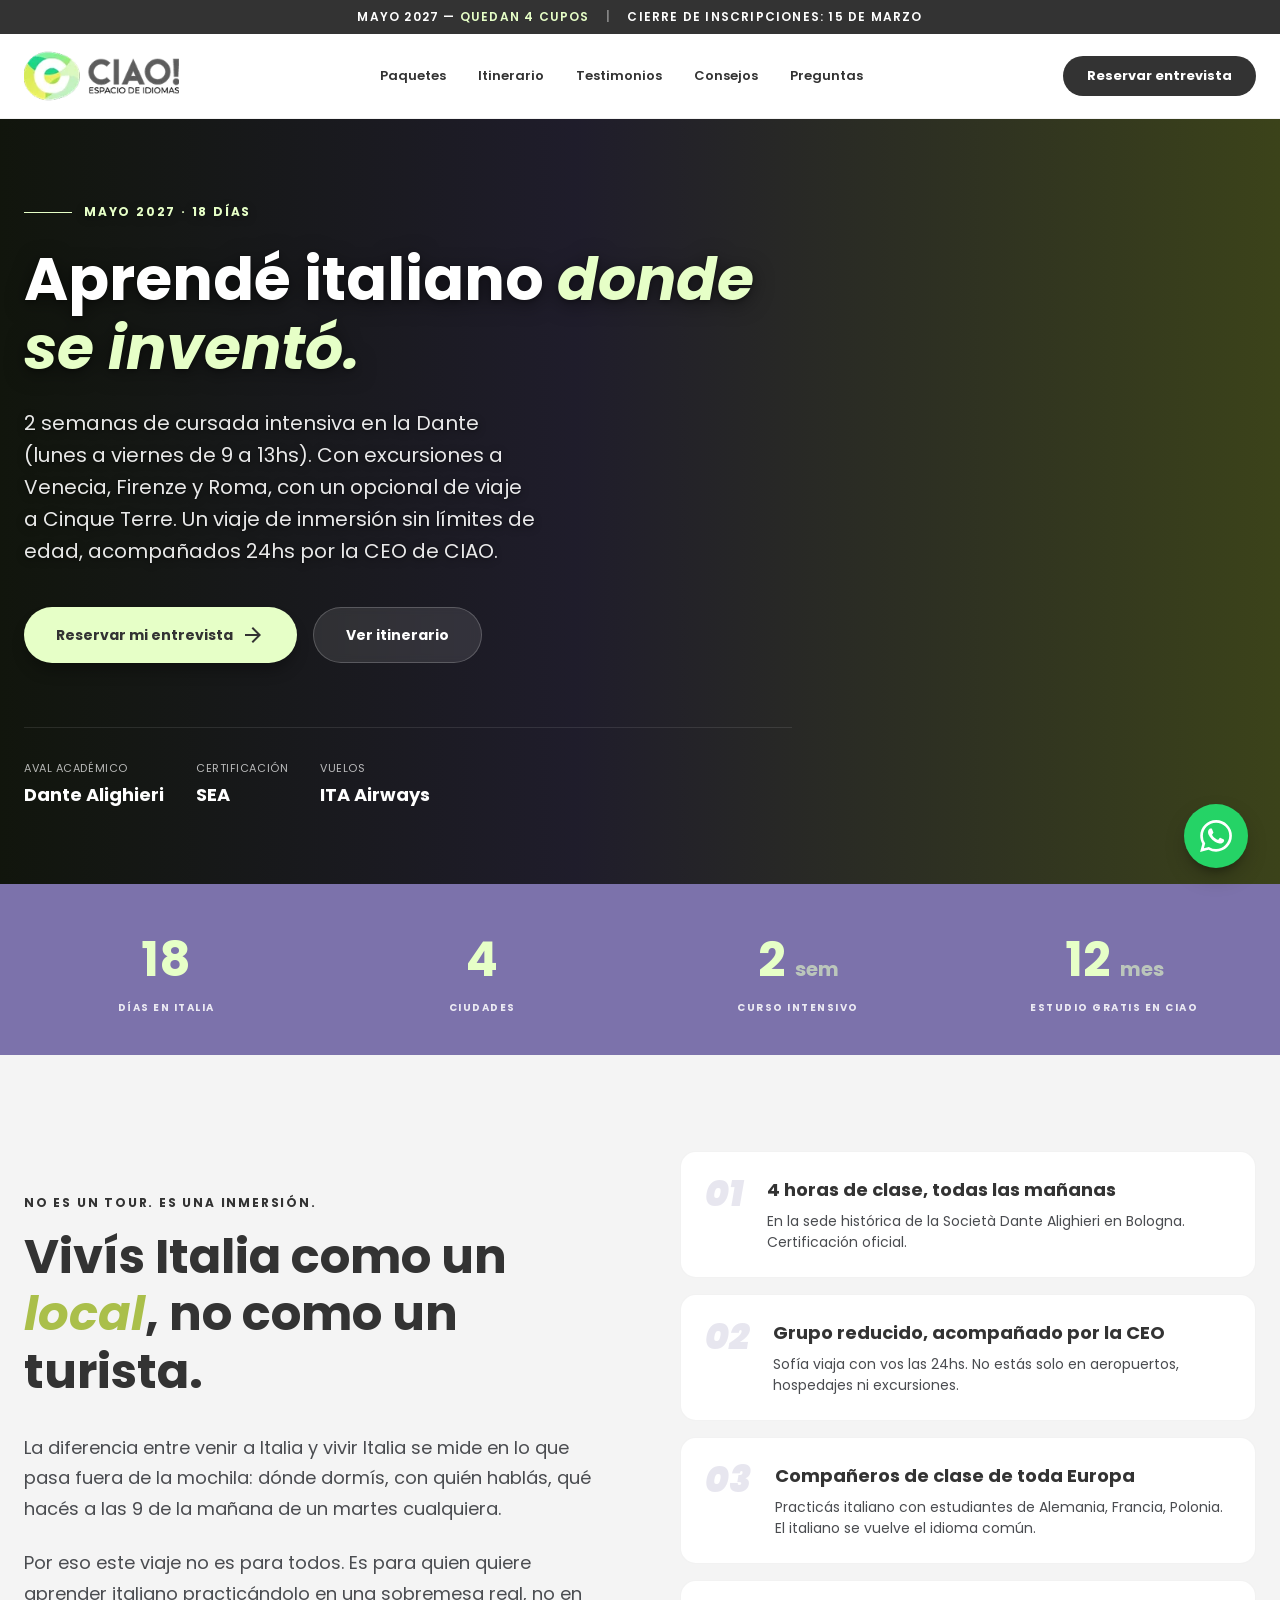
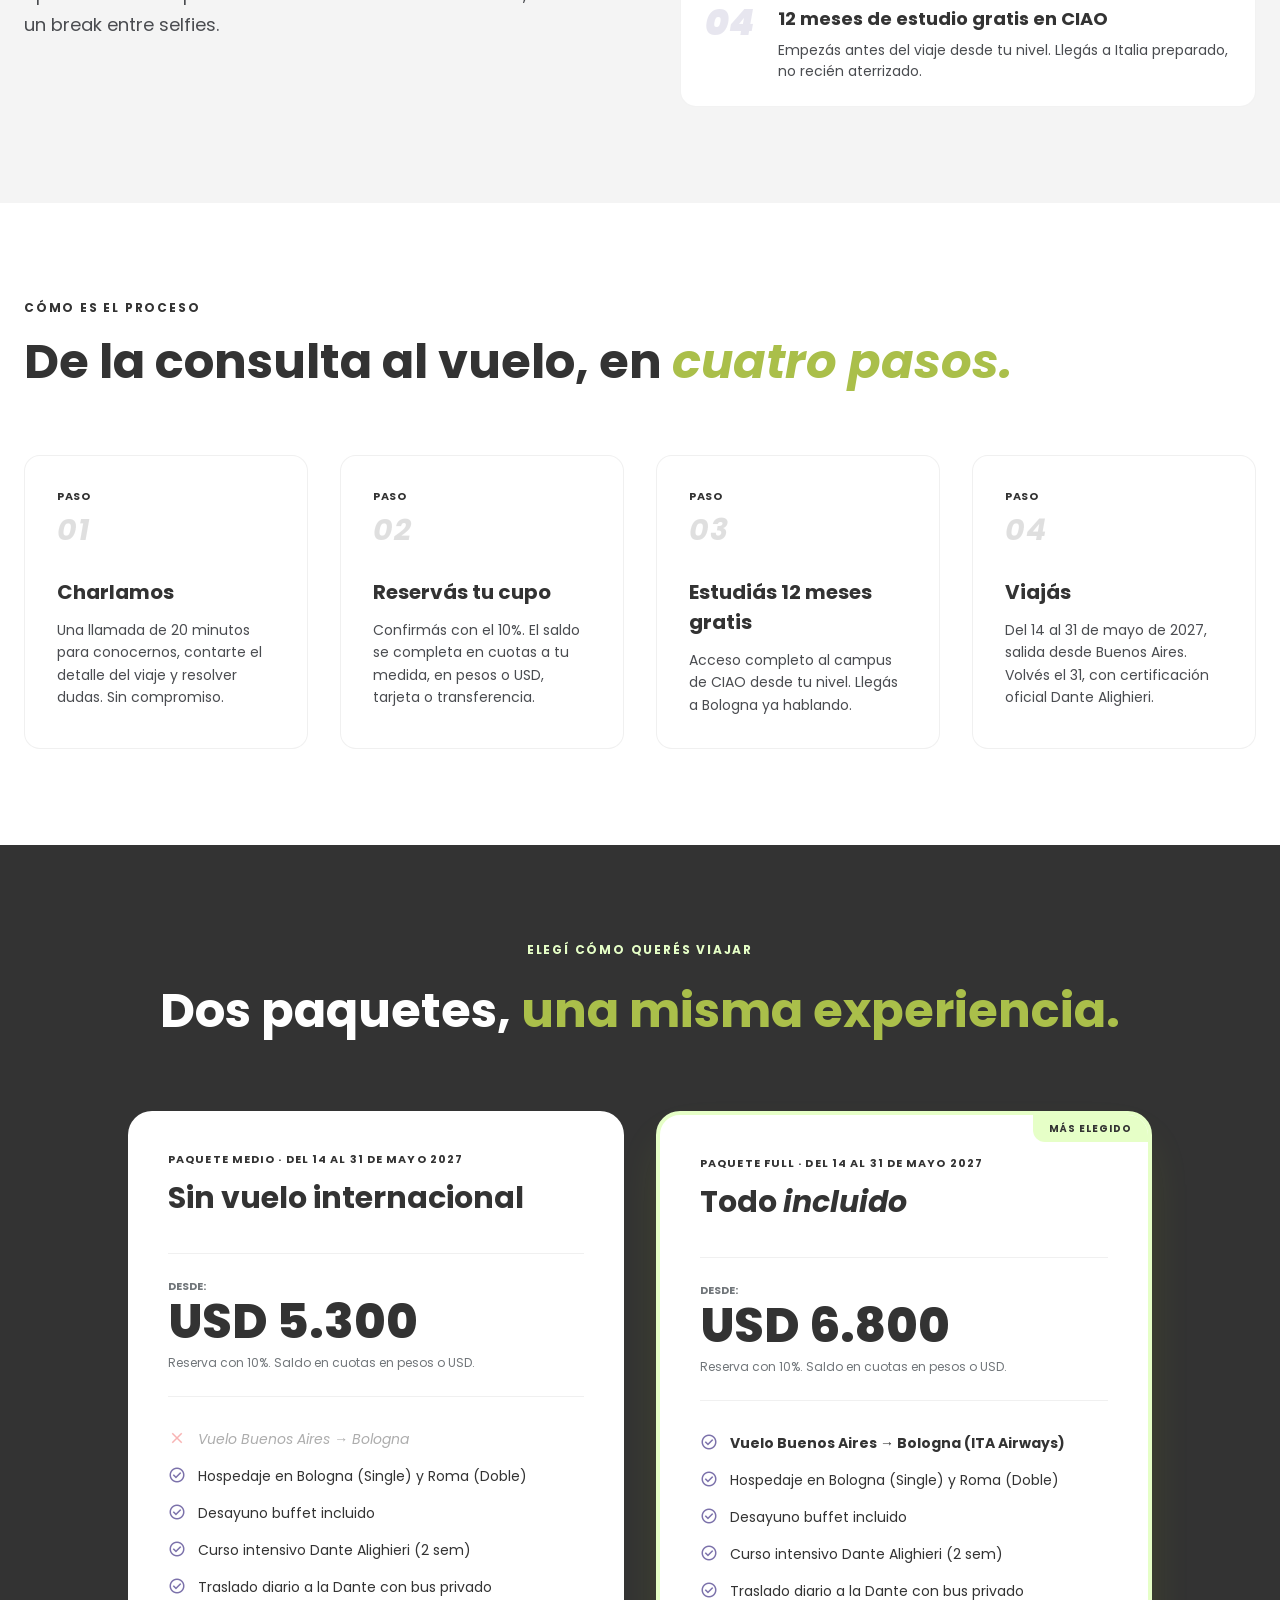
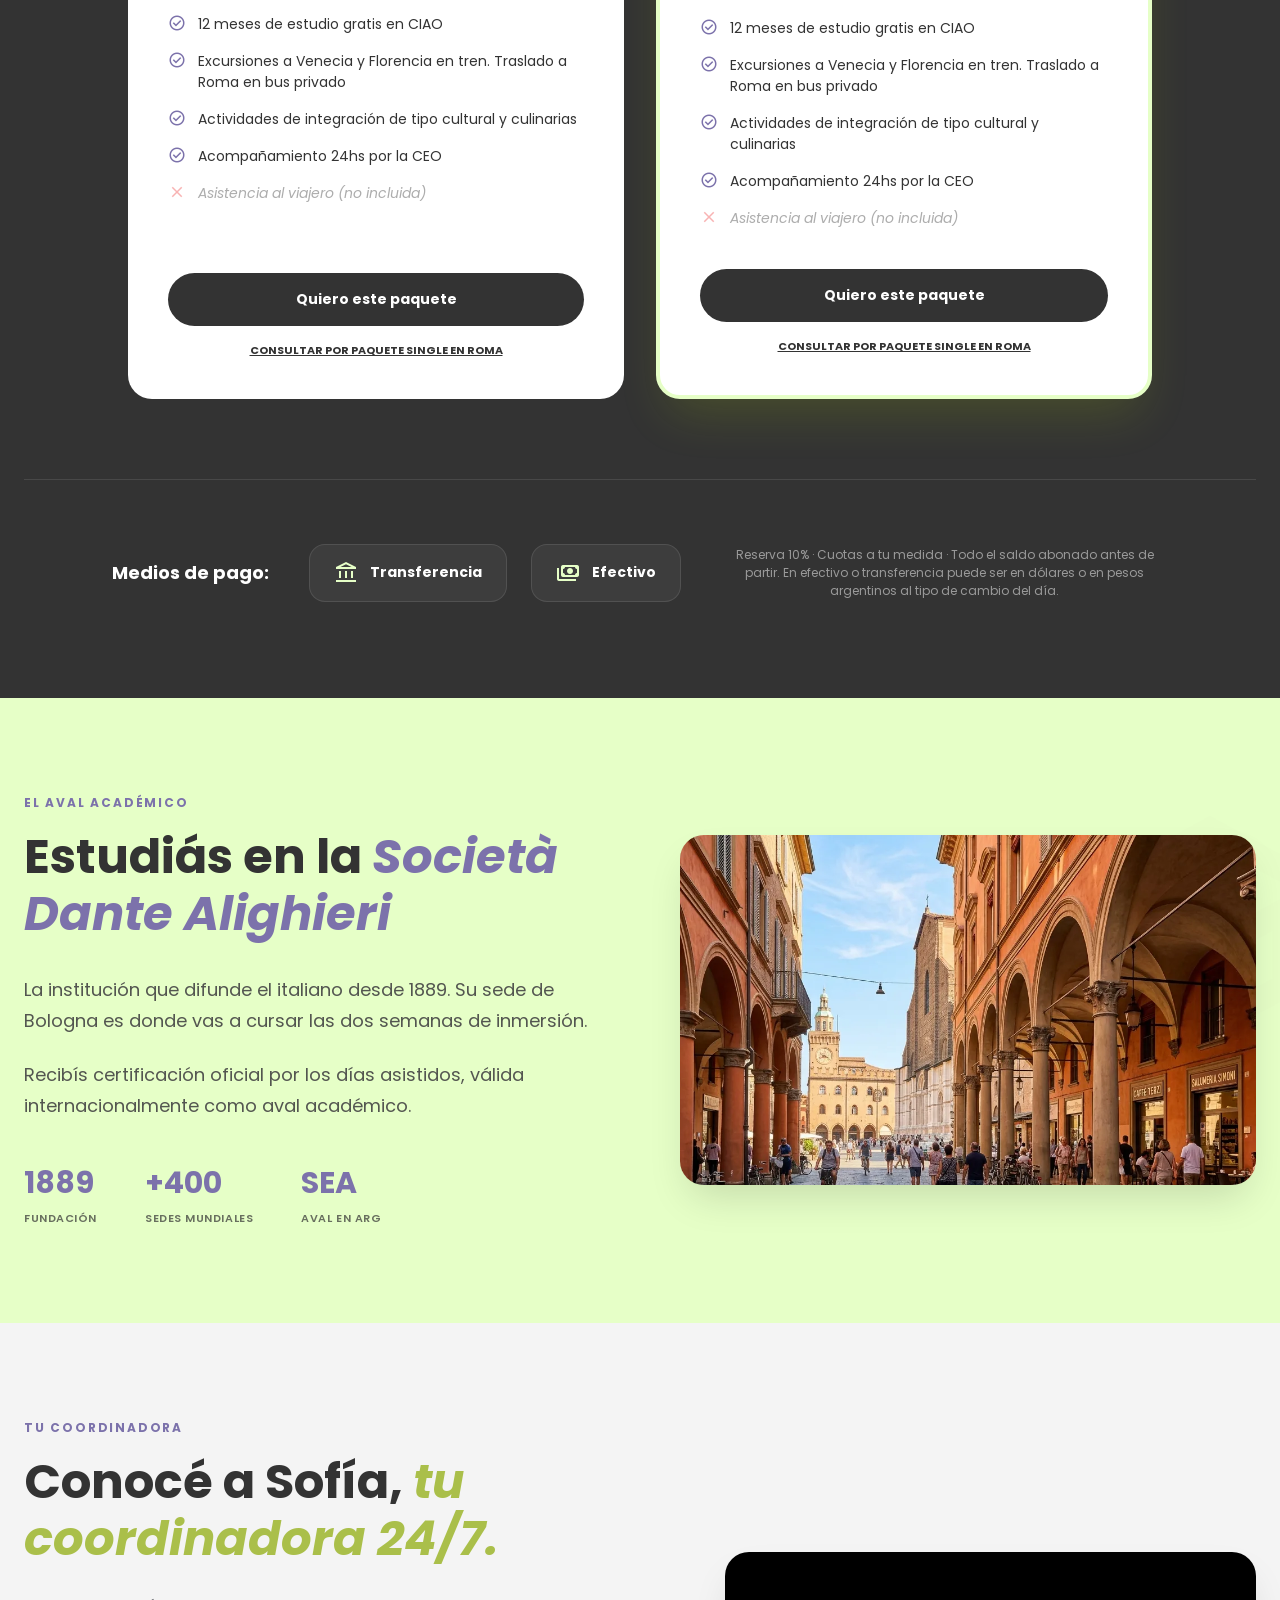
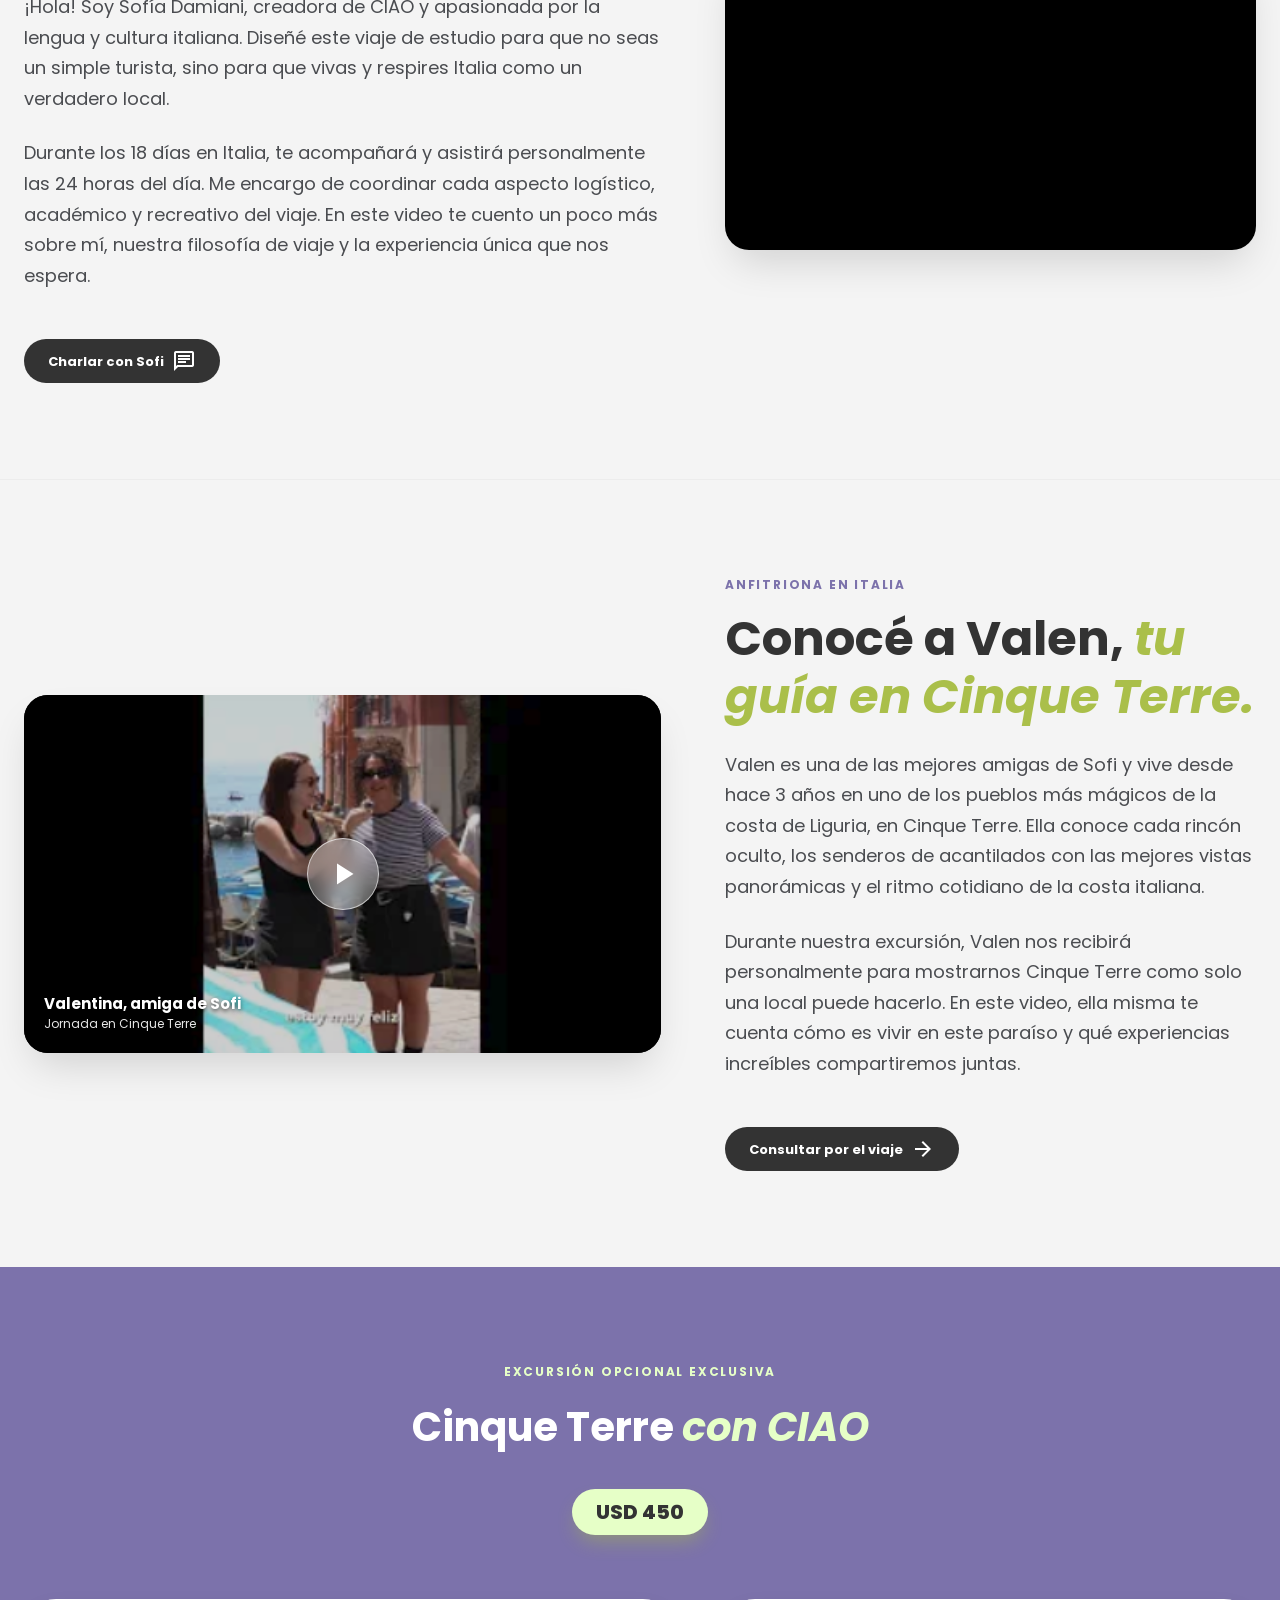
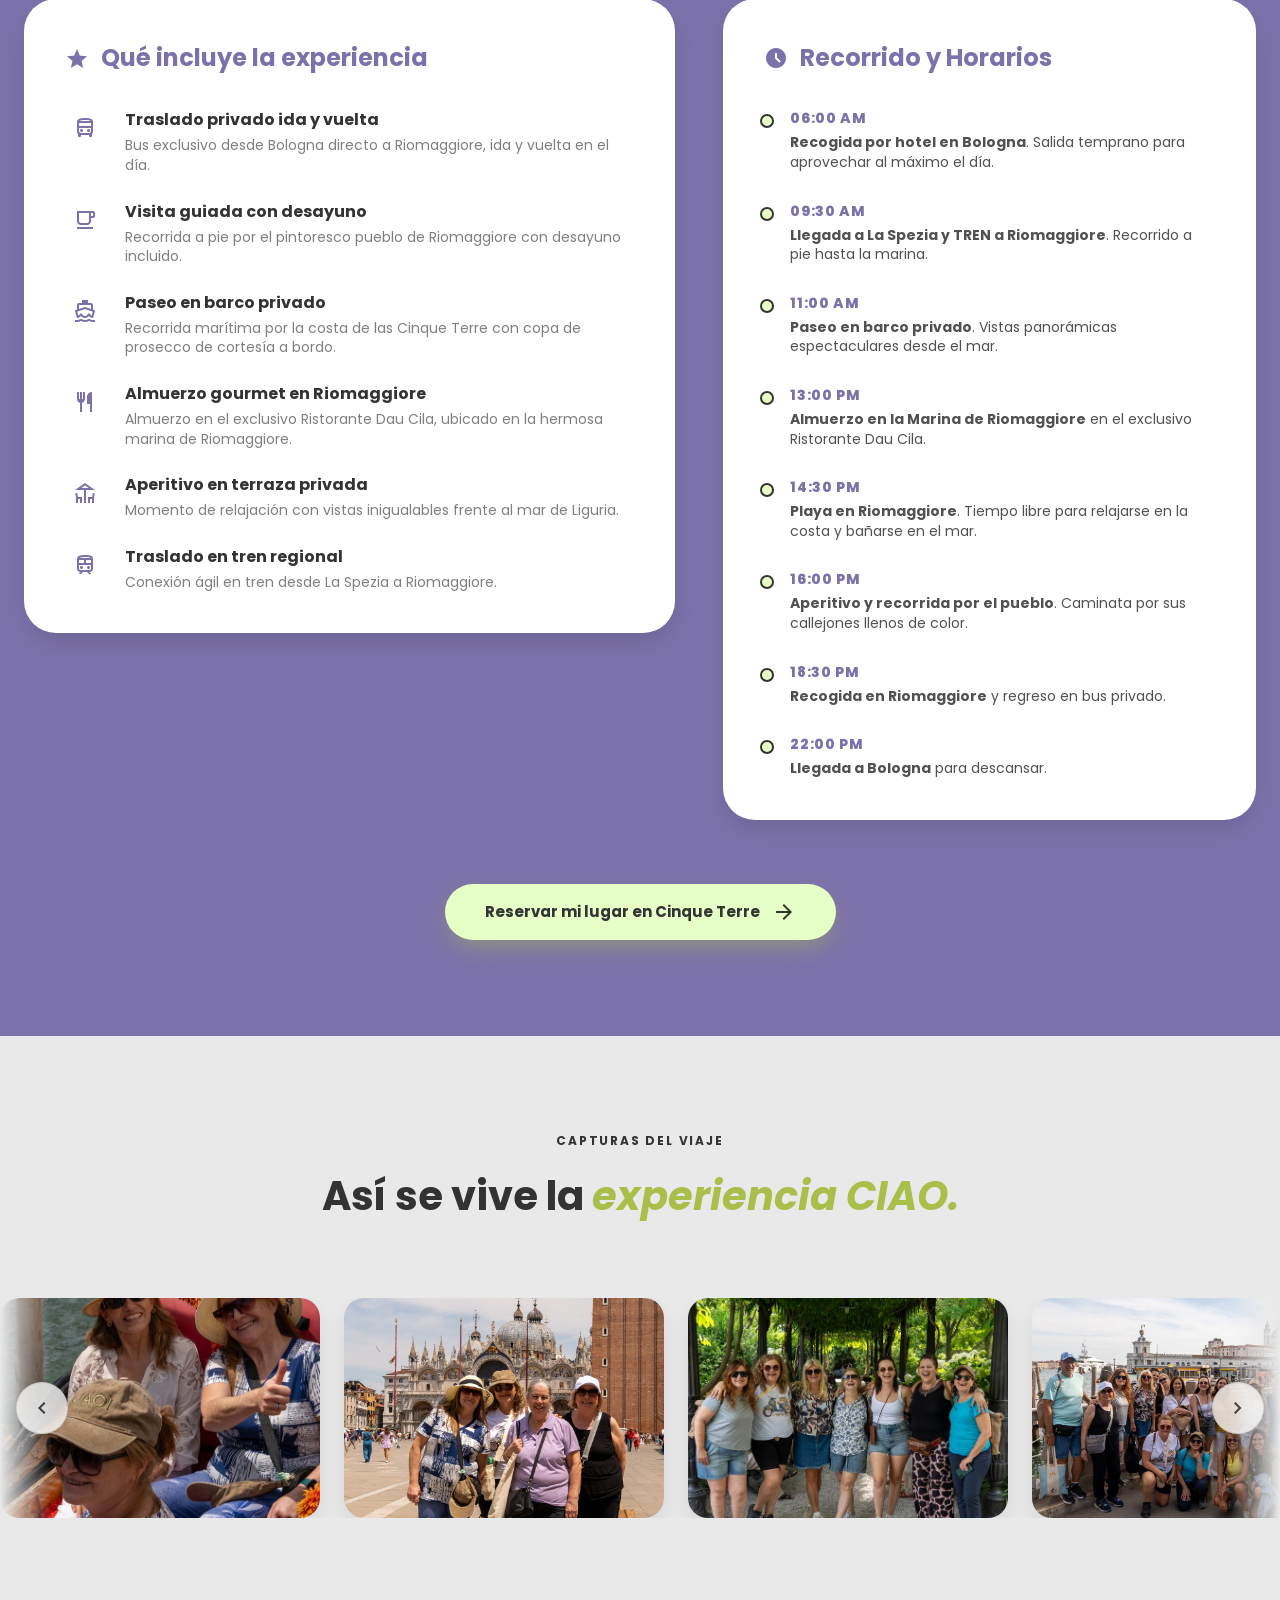
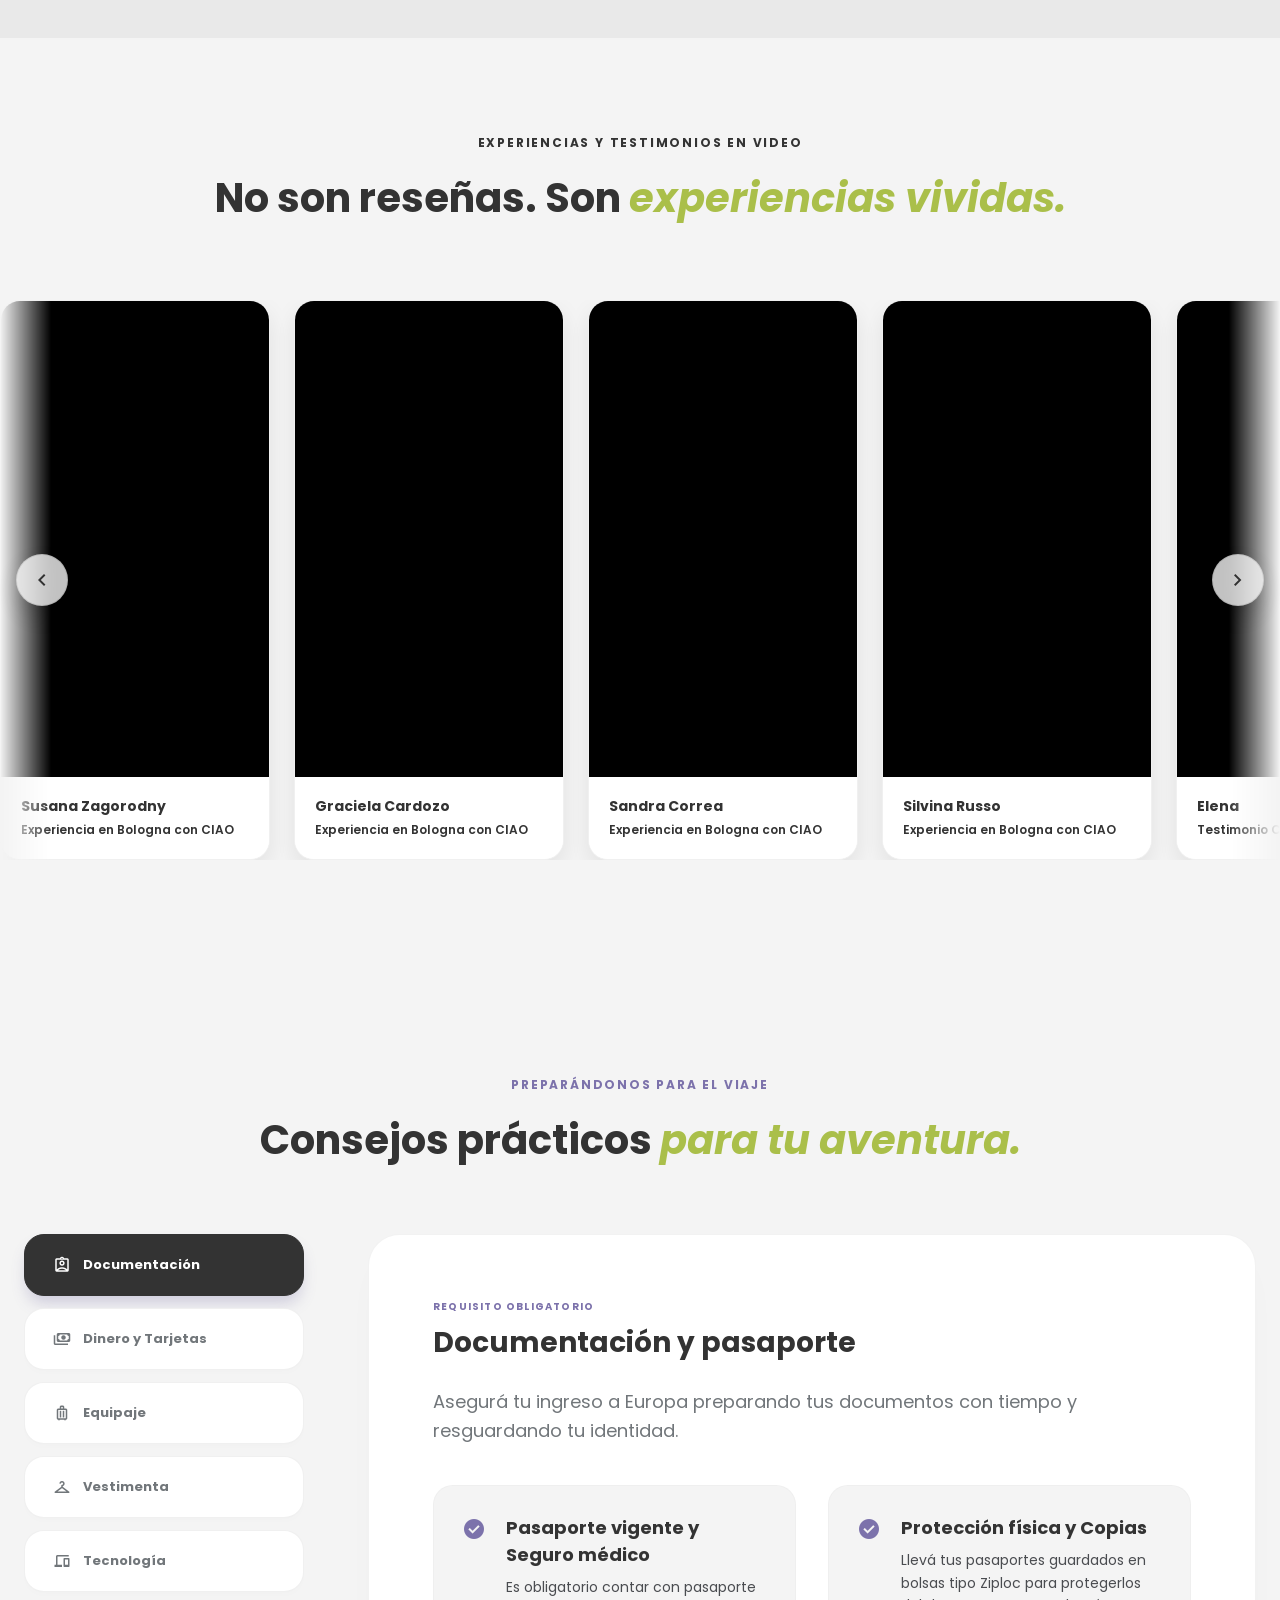
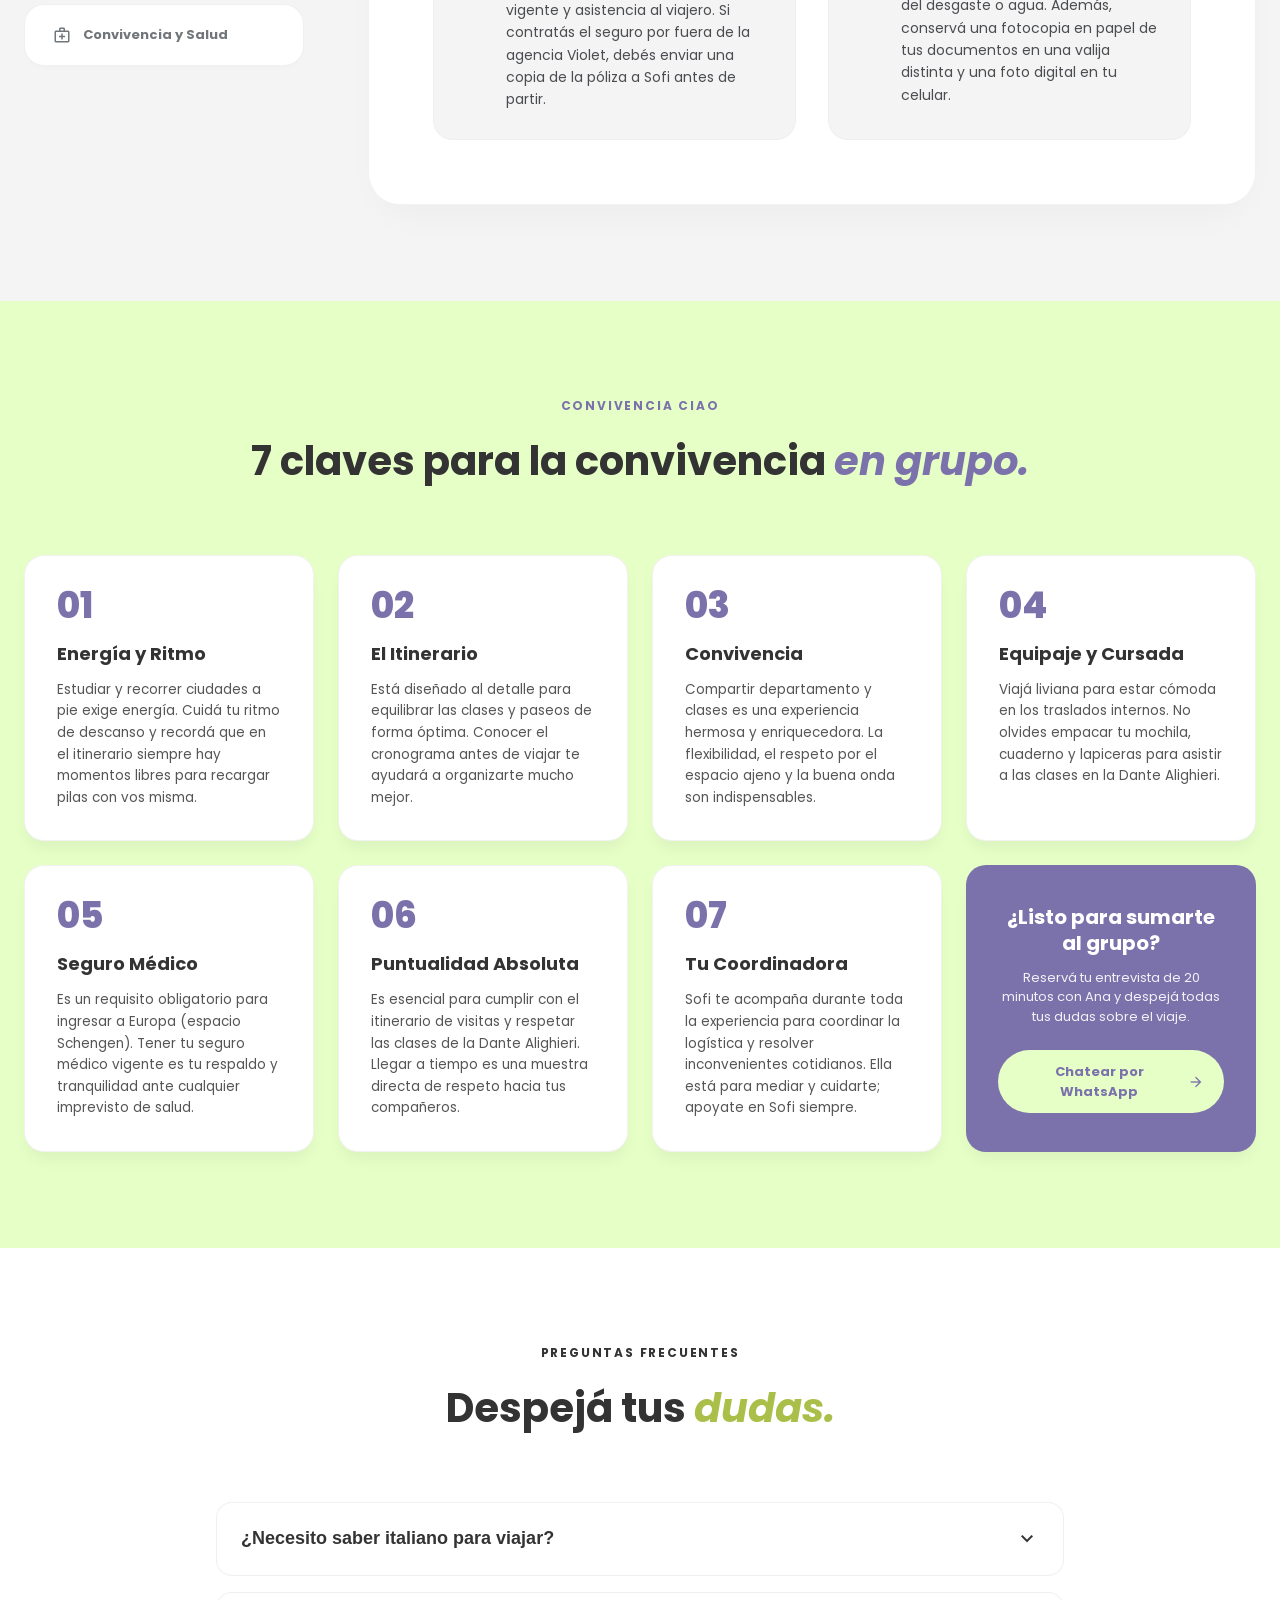
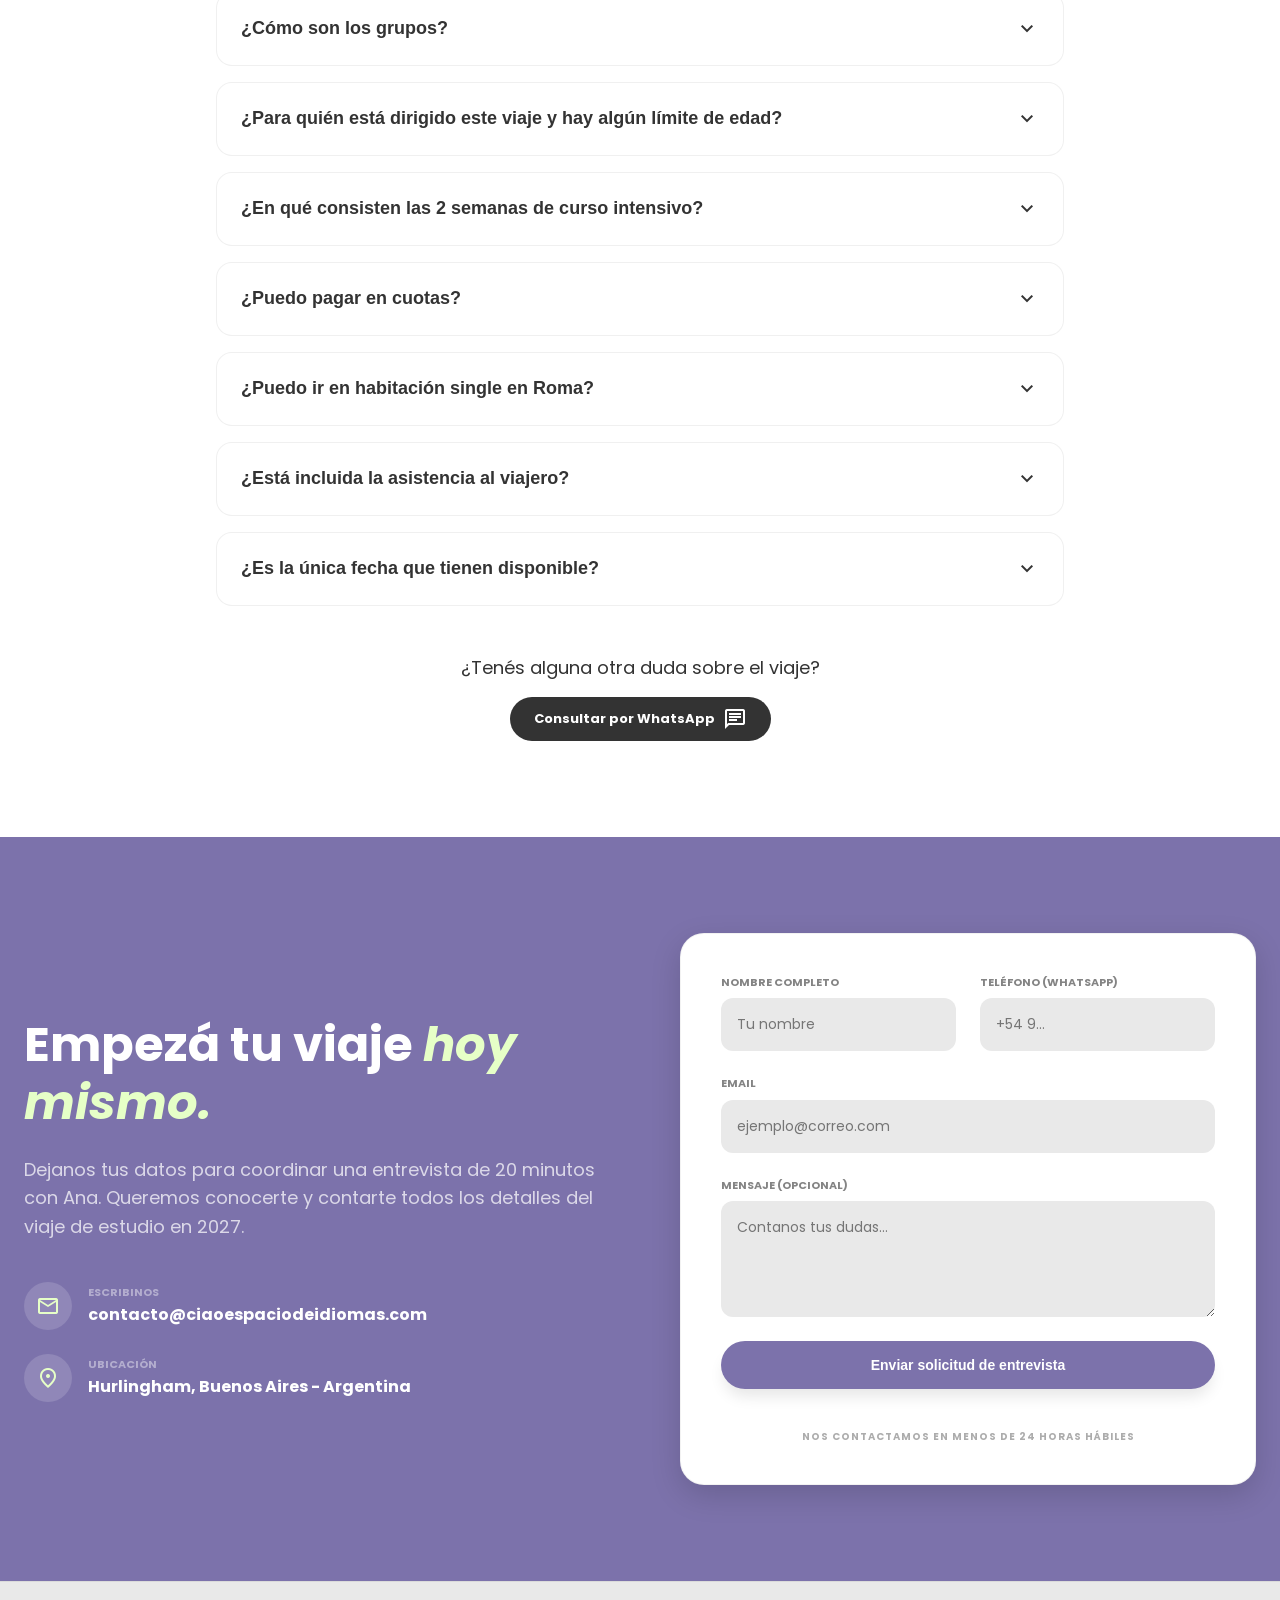
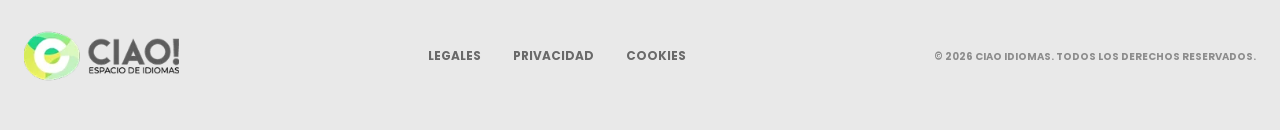
==== commit 8bc6778c: "feat: set custom cover image for Valen section video to exact user screenshot frame" ====
--- a/index.html
+++ b/index.html
@@ -1260,12 +1260,16 @@
     <!-- Valen Section (Anfitriona en Cinque Terre) -->
     <section class="founder-section reveal" style="background-color: var(--background); border-top: 1px solid rgba(0,0,0,0.03);">
       <div class="founder-grid container">
-        <div class="founder-video-wrapper">
-          <iframe src="https://www.youtube.com/embed/9WkOUGNI-QI?rel=0&playsinline=1&start=1" 
-                  title="Valentina, amiga de Sofi, nos presenta una jornada en Cinque Terre" 
-                  allow="accelerometer; autoplay; clipboard-write; encrypted-media; gyroscope; picture-in-picture" 
-                  allowfullscreen
-                  loading="lazy"></iframe>
+        <div class="founder-video-wrapper" onclick="this.innerHTML='<iframe src=\'https://www.youtube.com/embed/9WkOUGNI-QI?autoplay=1&rel=0&playsinline=1&start=4\' title=\'Valentina, amiga de Sofi, nos presenta una jornada en Cinque Terre\' allow=\'accelerometer; autoplay; clipboard-write; encrypted-media; gyroscope; picture-in-picture\' allowfullscreen style=\'position:absolute;top:0;left:0;width:100%;height:100%;border:0;\'></iframe>';" style="cursor: pointer; position: relative;">
+          <img src="assets/valen_cover.png" alt="Valentina y Sofi en Cinque Terre" style="width: 100%; height: 100%; object-fit: cover; position: absolute; top: 0; left: 0;" />
+          <div style="position: absolute; width: 100%; height: 100%; background: rgba(0, 0, 0, 0.2); z-index: 1;"></div>
+          <div class="play-btn-wrapper" style="position: absolute; top: 50%; left: 50%; transform: translate(-50%, -50%); z-index: 2; width: 4.5rem; height: 4.5rem; background: rgba(255, 255, 255, 0.3); backdrop-filter: blur(10px); border: 1px solid rgba(255, 255, 255, 0.6); border-radius: 50%; display: flex; align-items: center; justify-content: center; color: white; transition: all 0.3s ease; box-shadow: 0 4px 20px rgba(0,0,0,0.3);">
+            <span class="material-symbols-outlined" style="font-size: 36px; font-variation-settings: 'FILL' 1;">play_arrow</span>
+          </div>
+          <div style="position: absolute; bottom: 1.25rem; left: 1.25rem; z-index: 2; color: white; text-shadow: 0 2px 4px rgba(0,0,0,0.6); text-align: left;">
+            <h4 style="margin: 0; font-size: 15px; font-weight: 700; color: white;">Valentina, amiga de Sofi</h4>
+            <p style="margin: 0; font-size: 12px; opacity: 0.9; color: white;">Jornada en Cinque Terre</p>
+          </div>
         </div>
         <div class="founder-info">
           <span class="tag">Anfitriona en Italia</span>
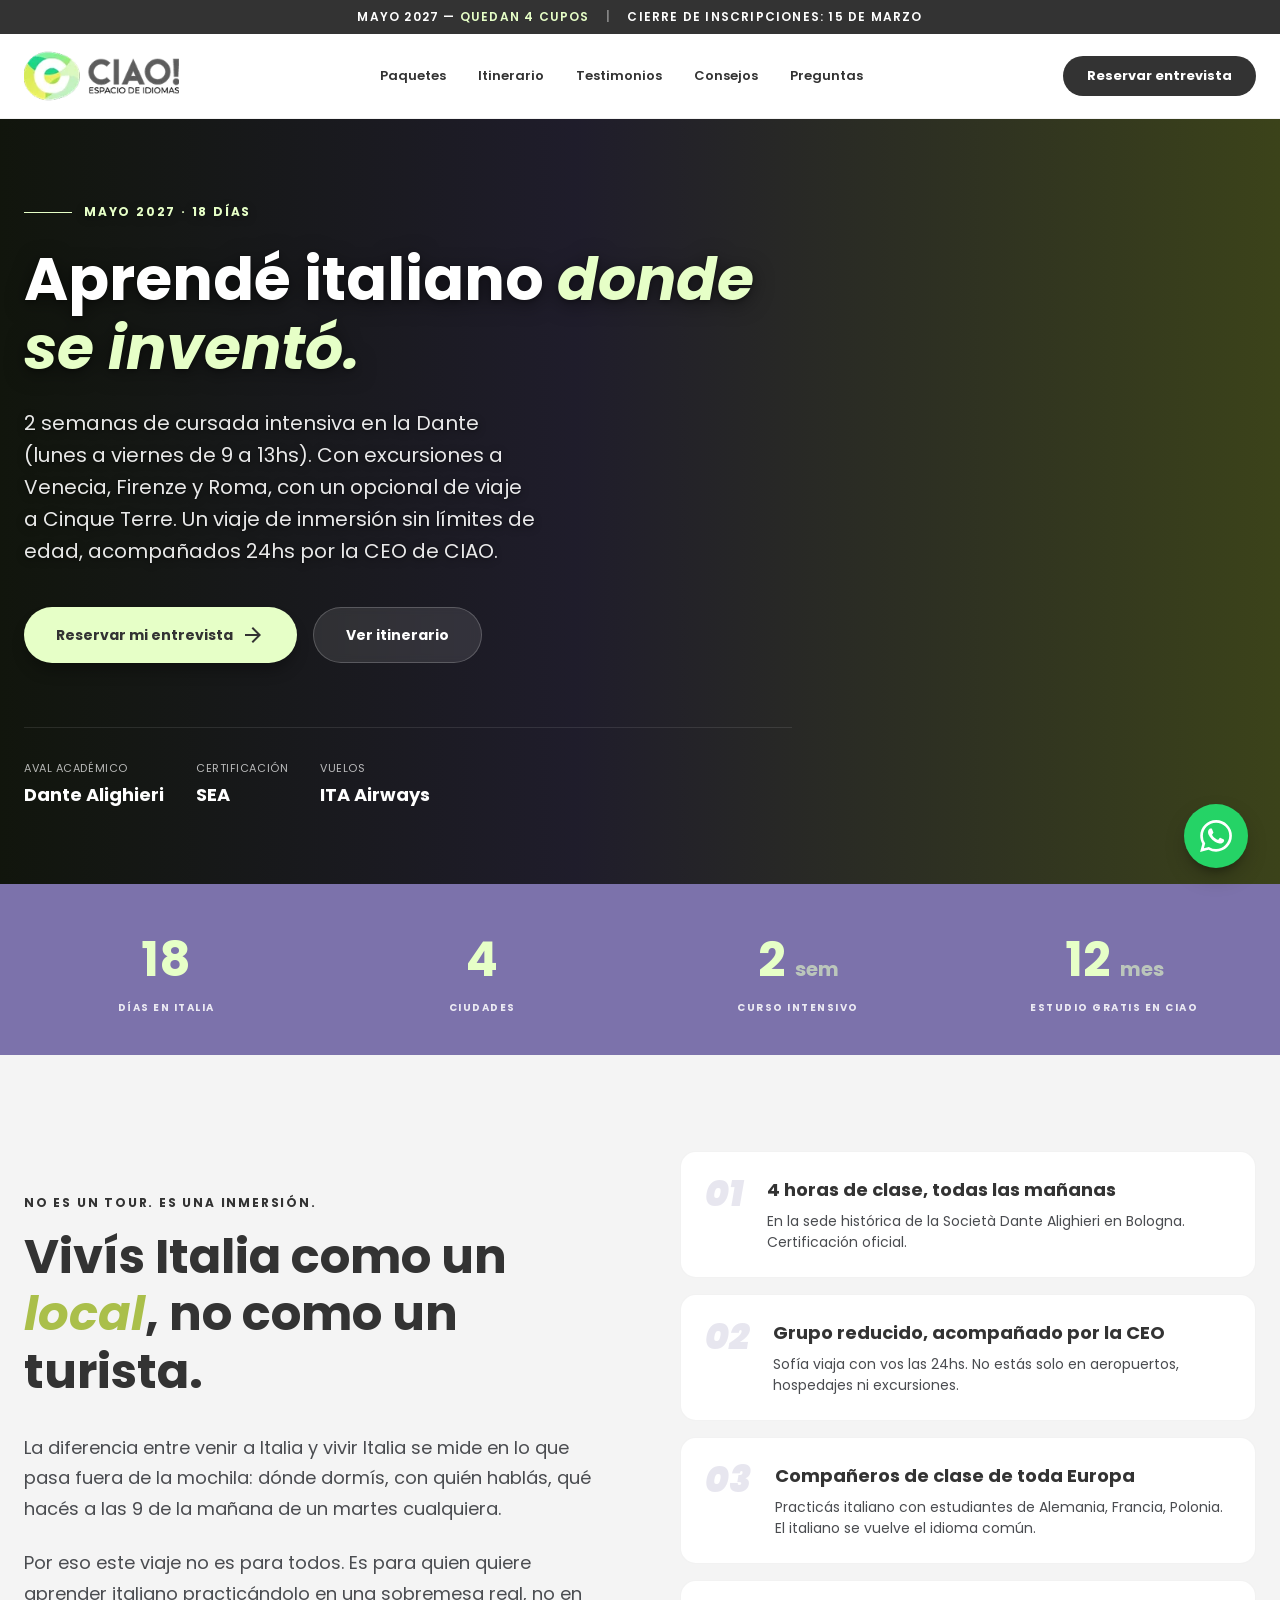
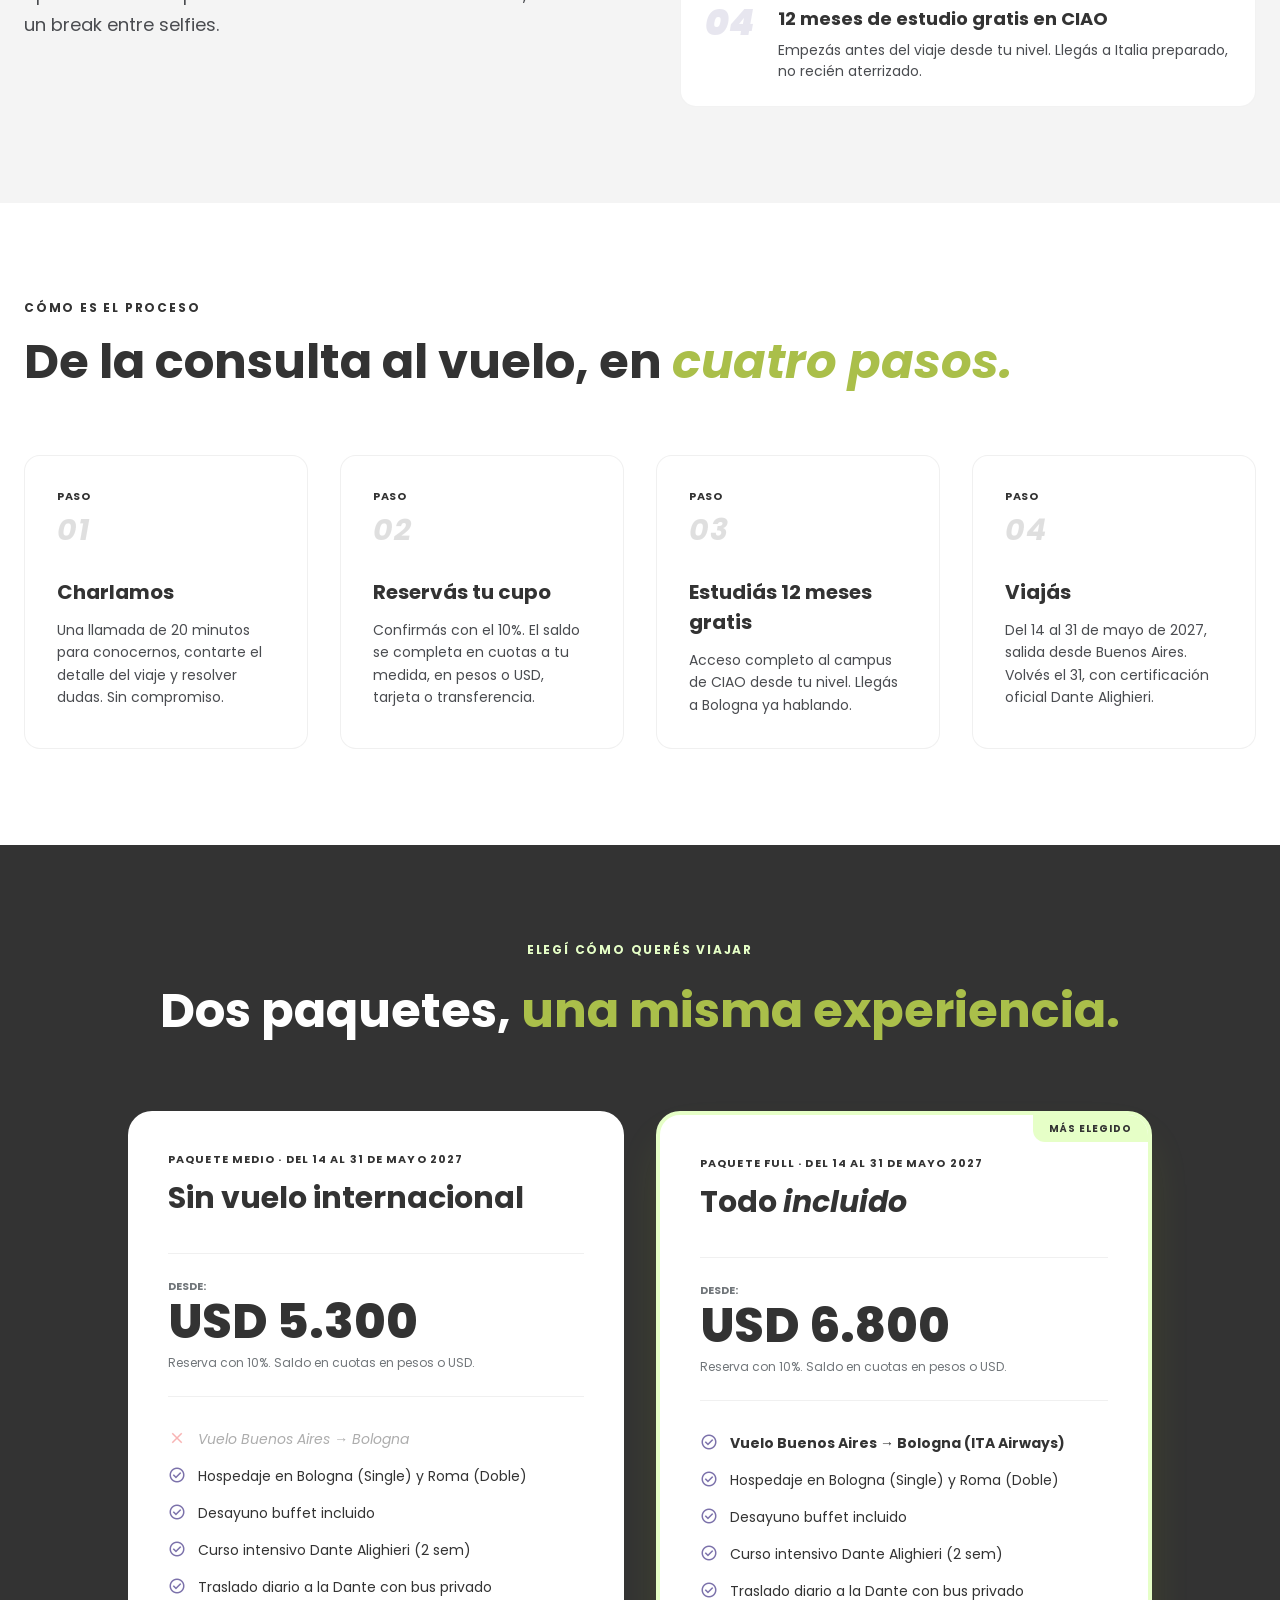
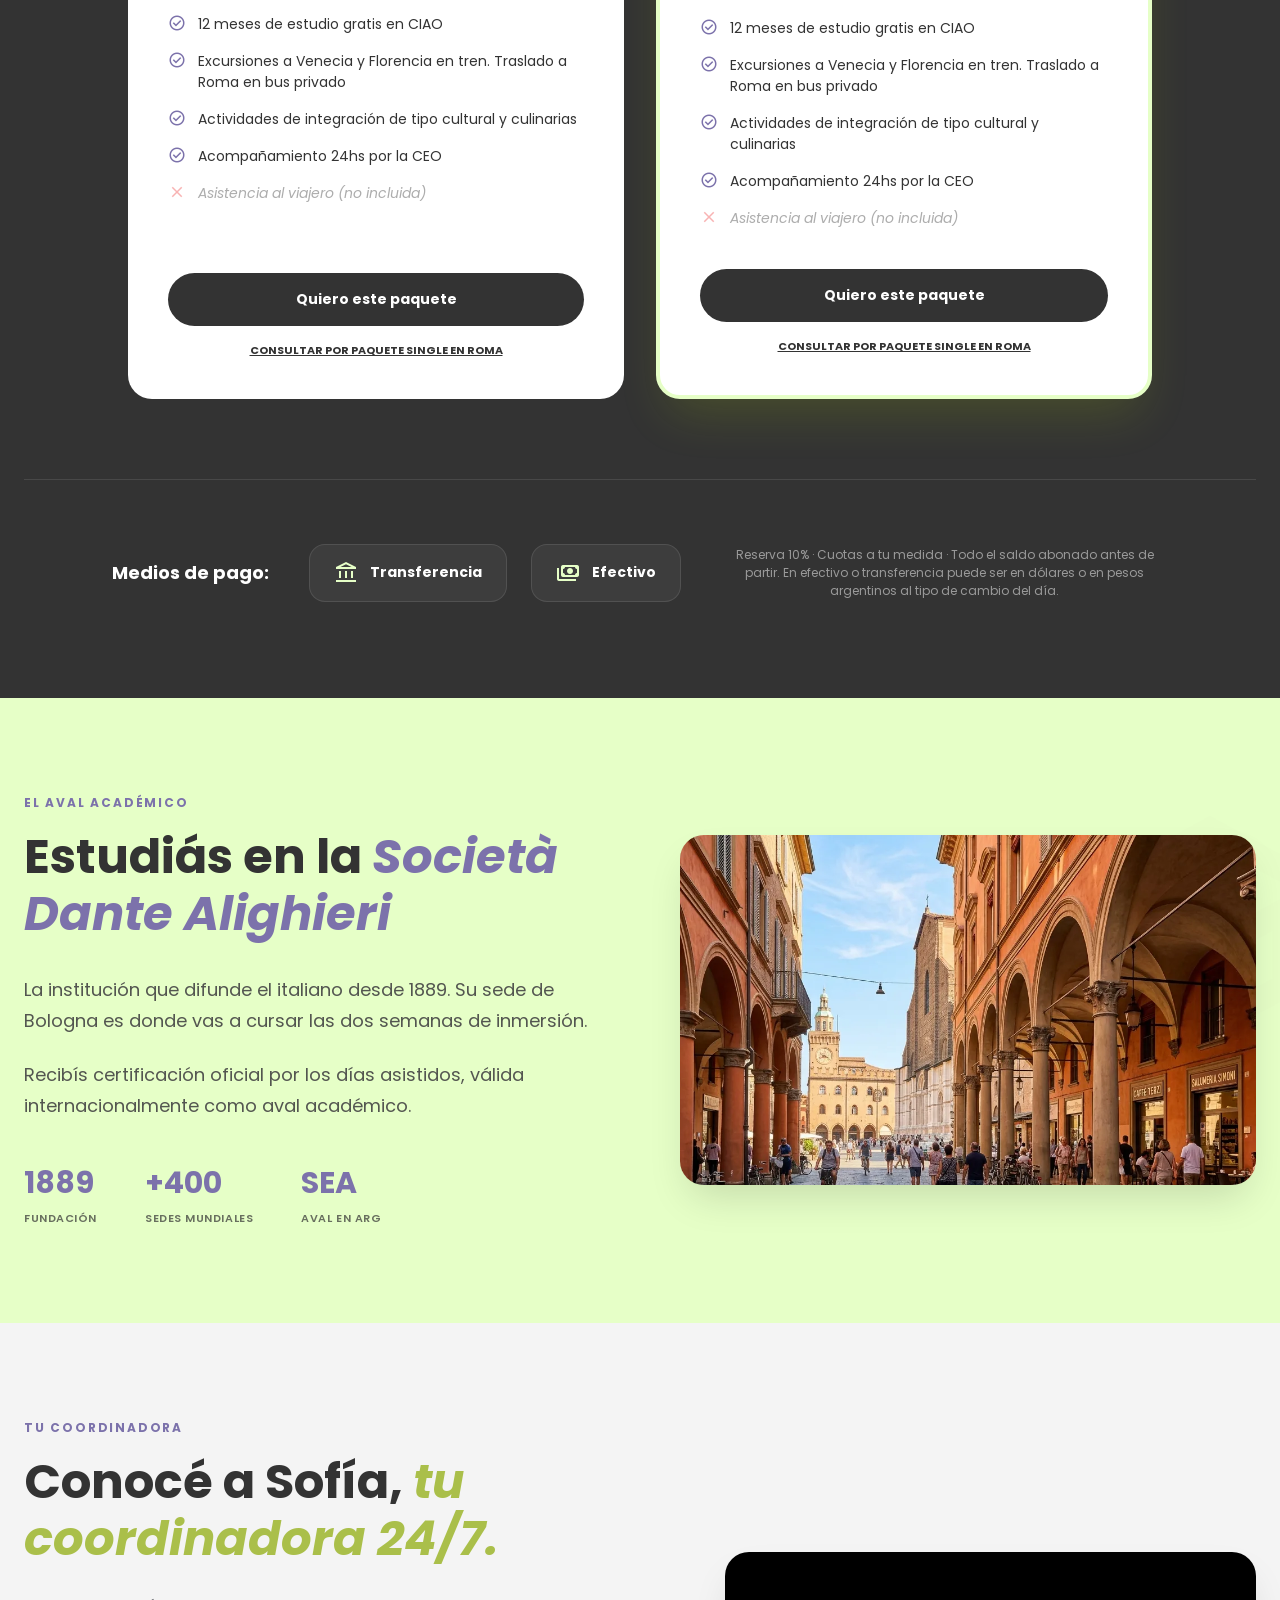
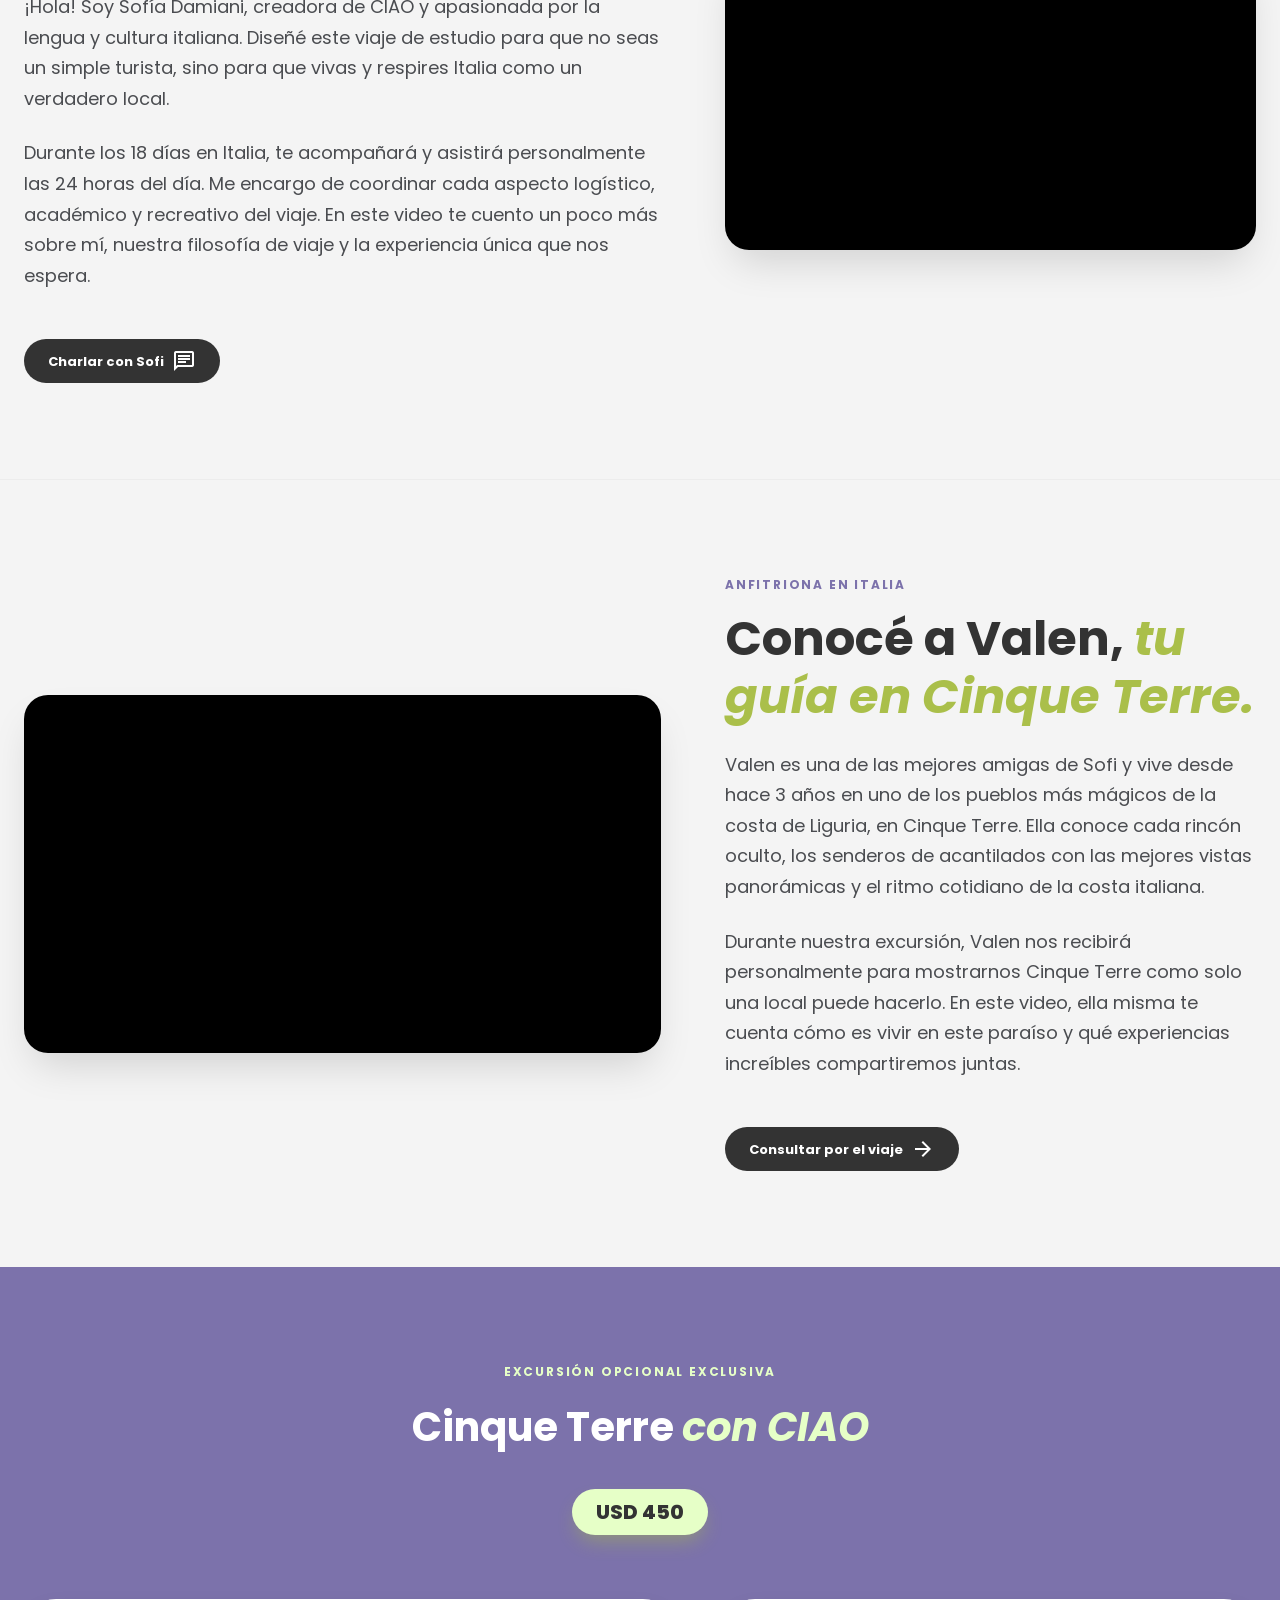
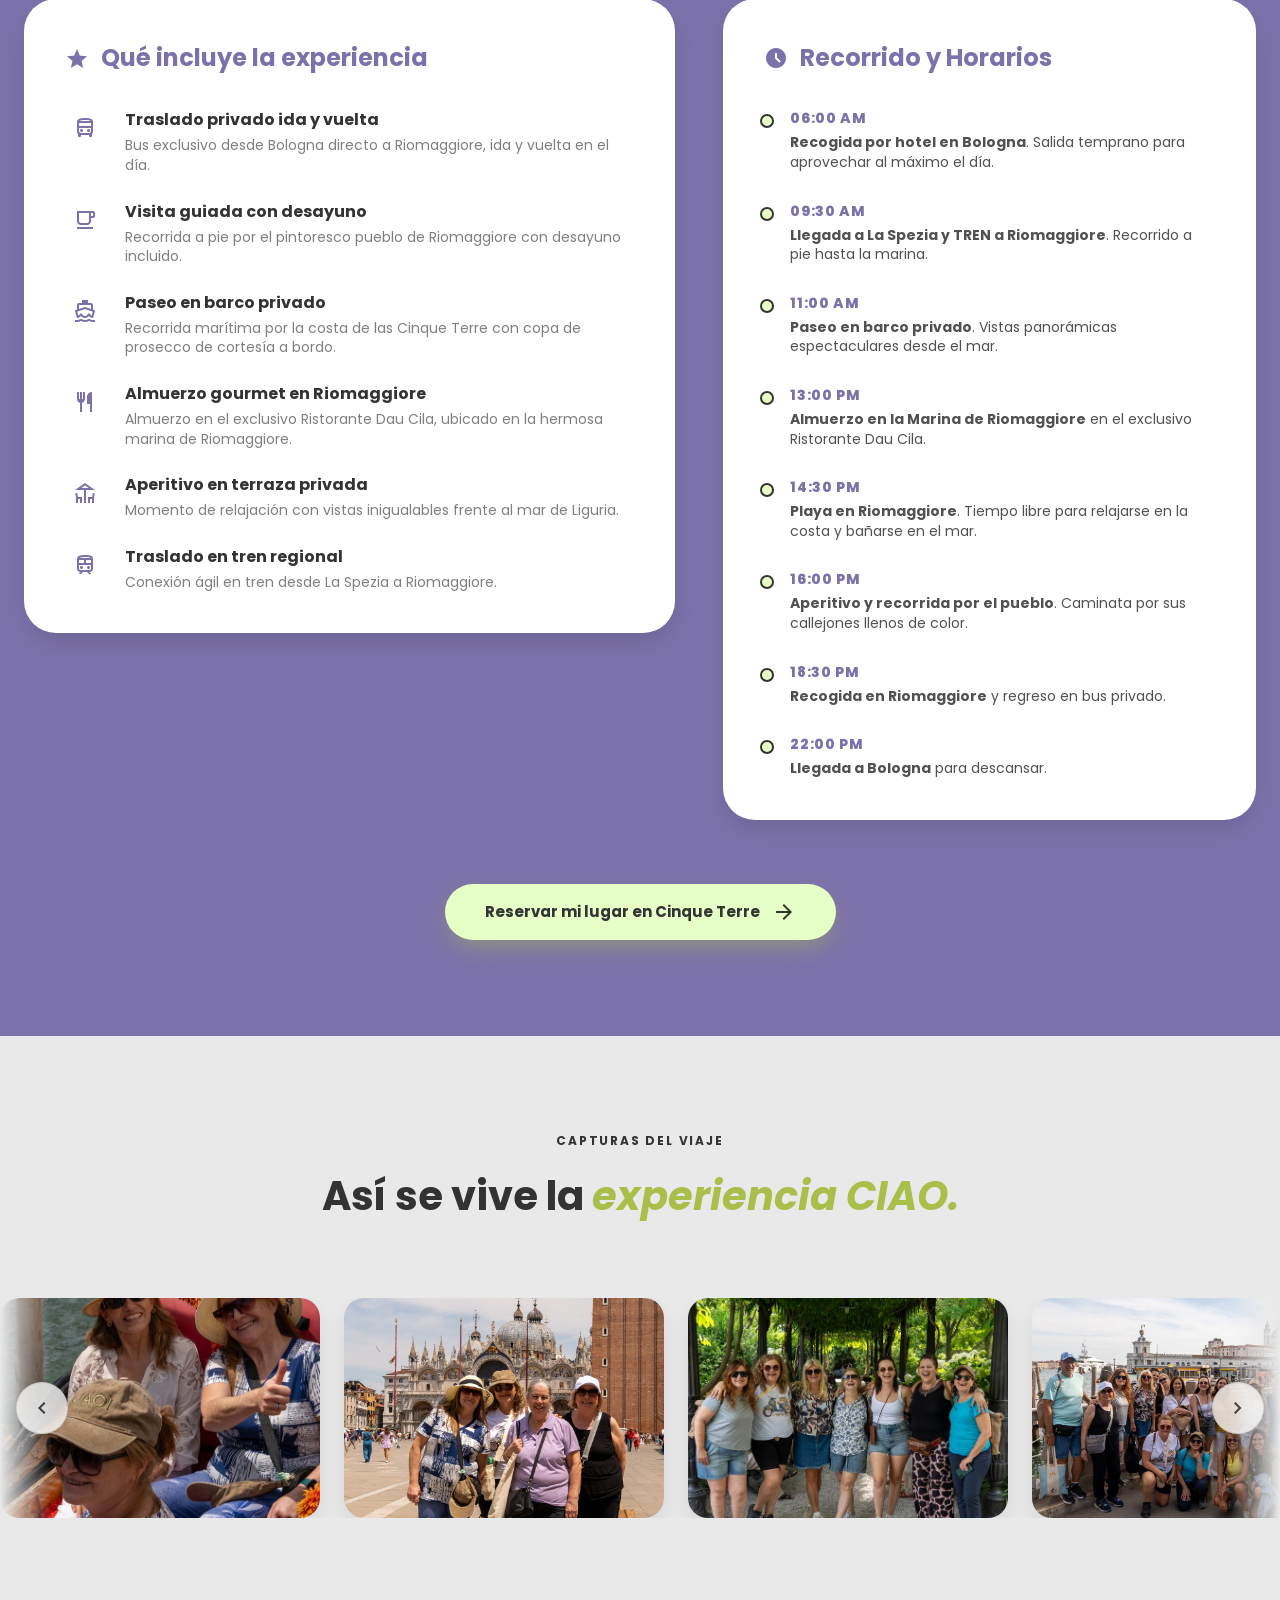
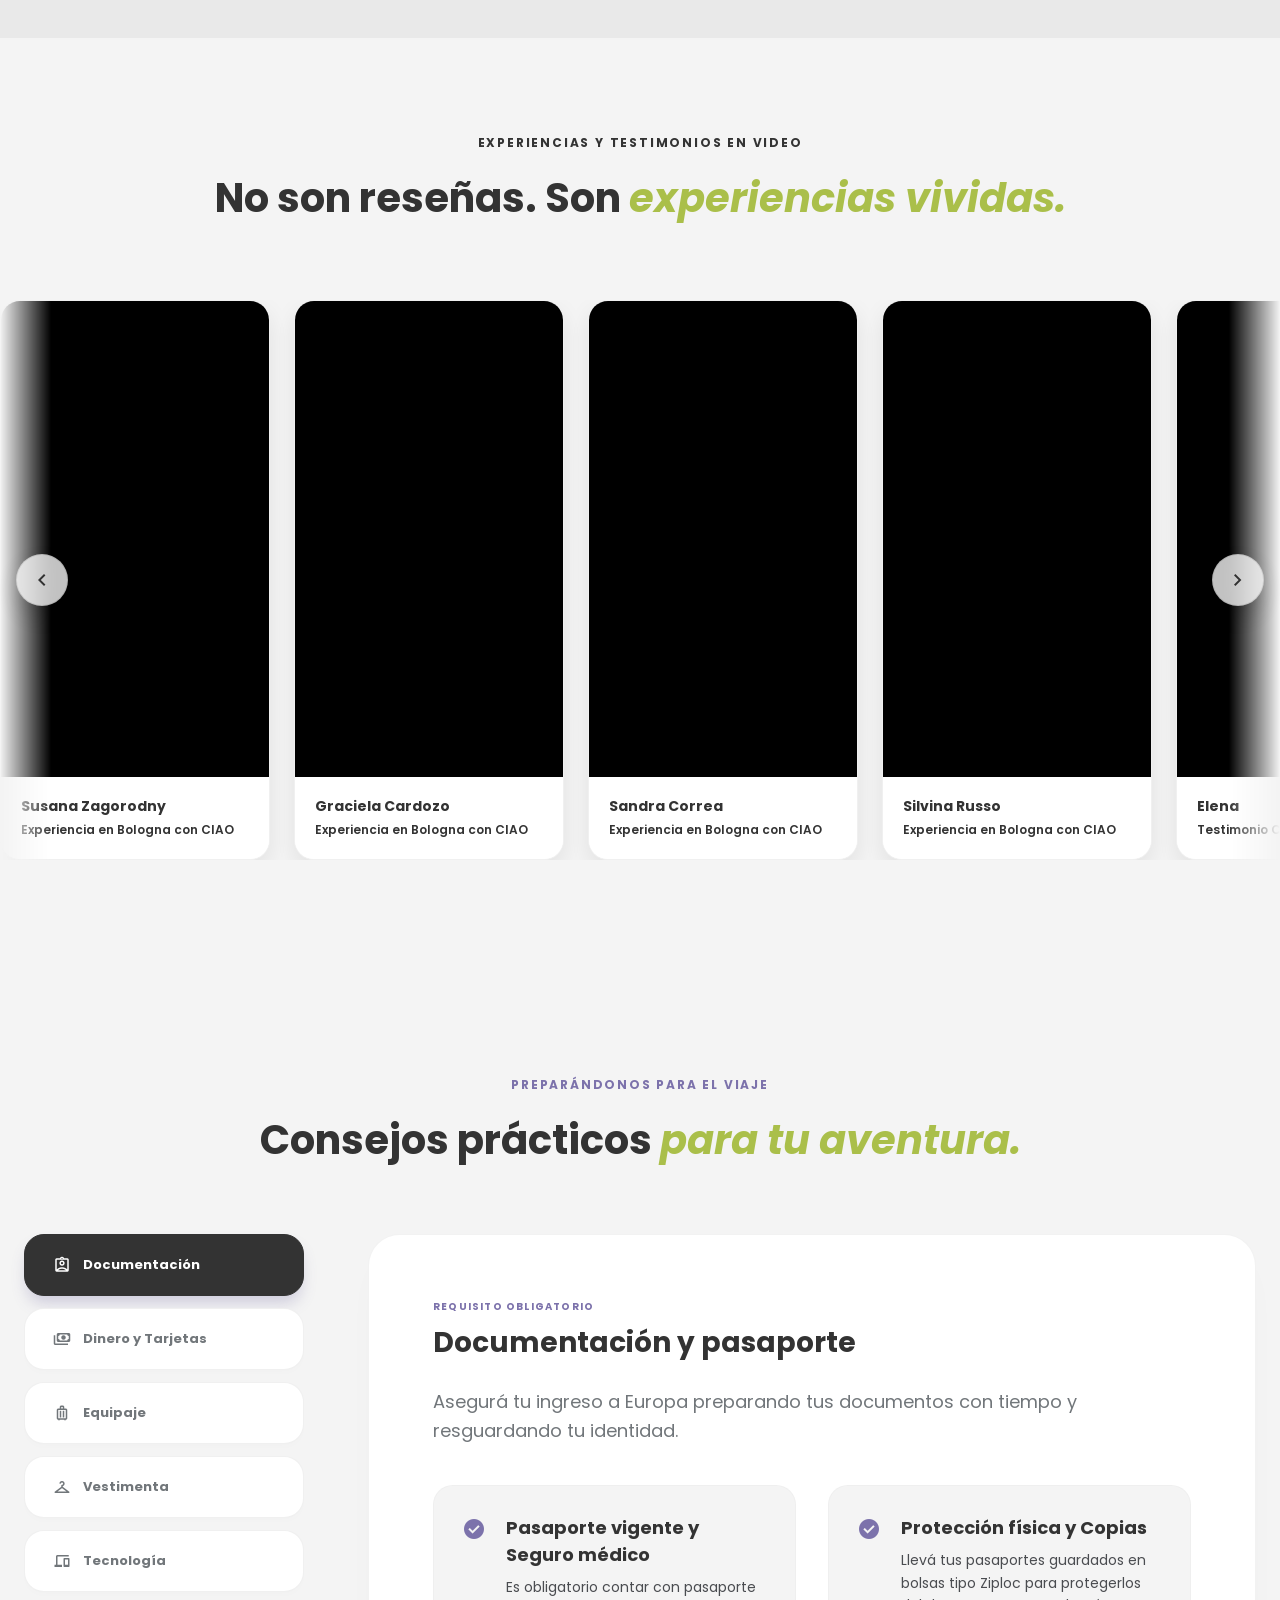
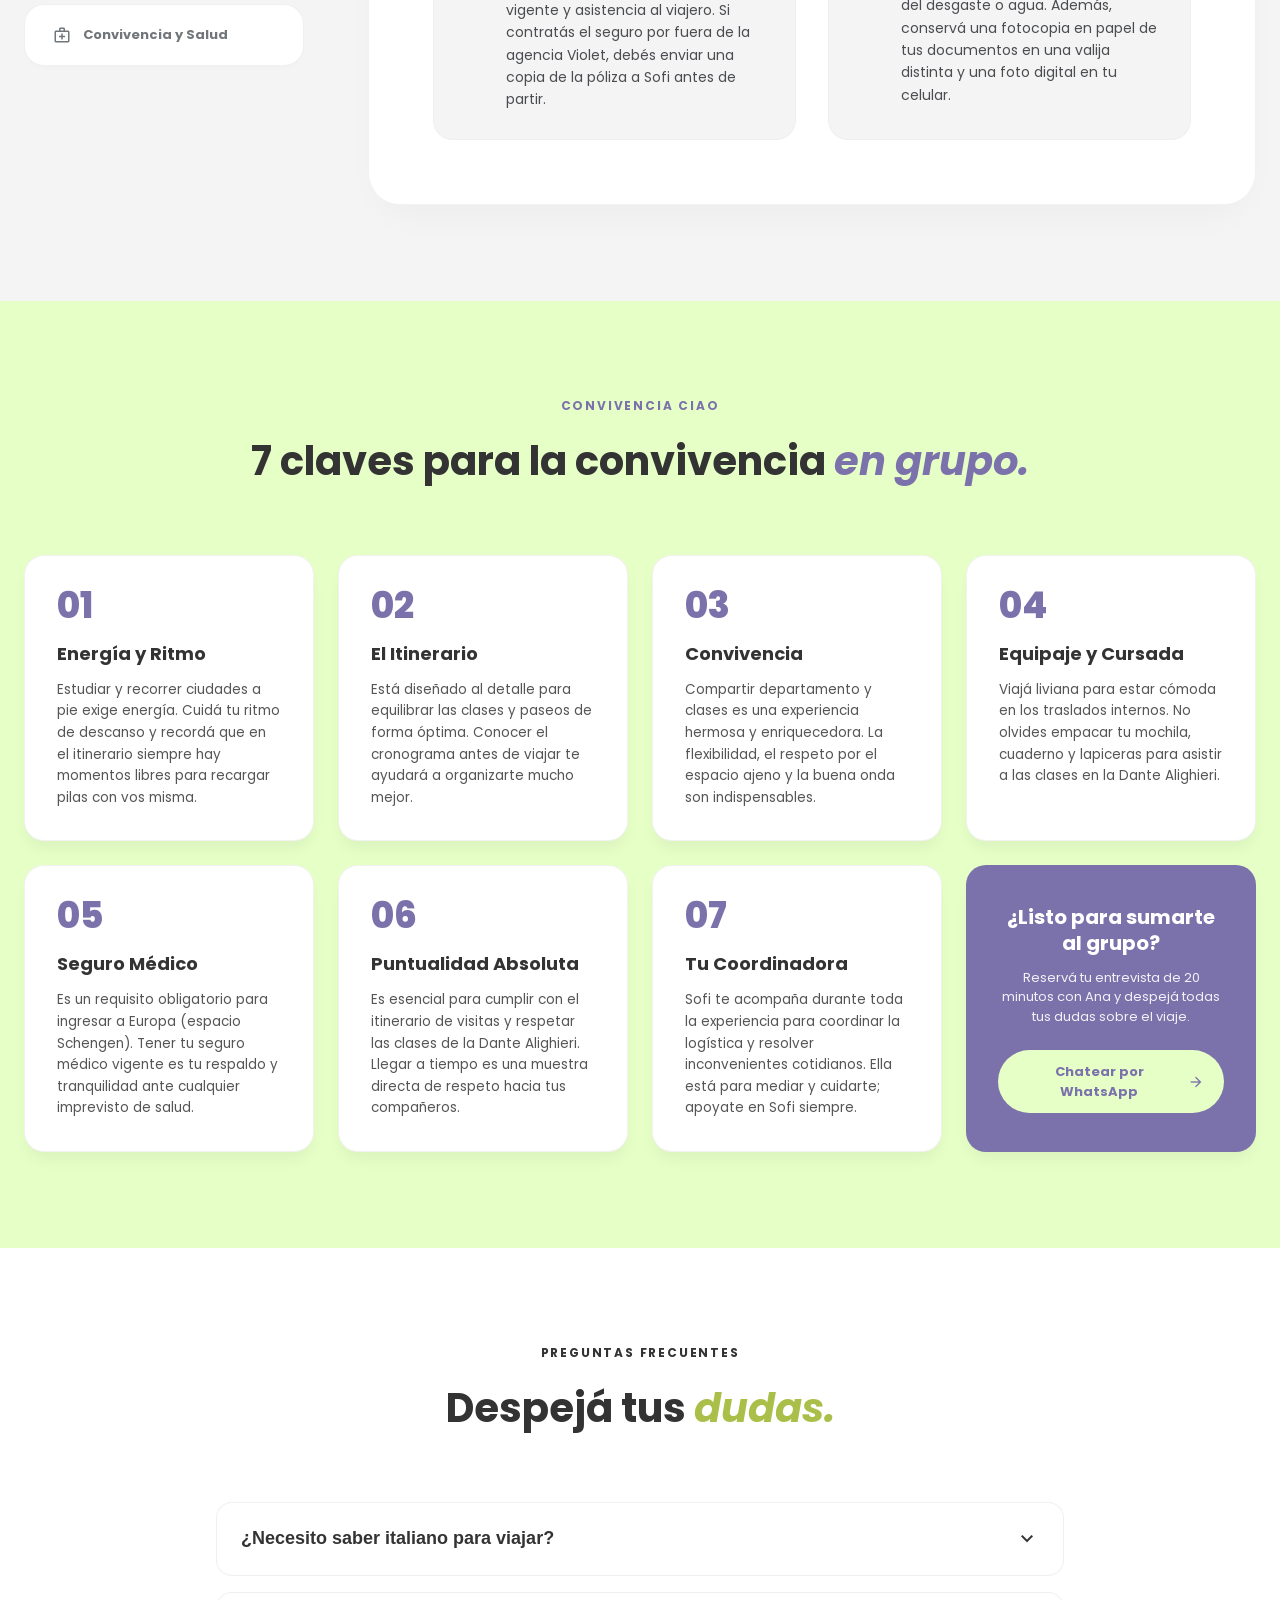
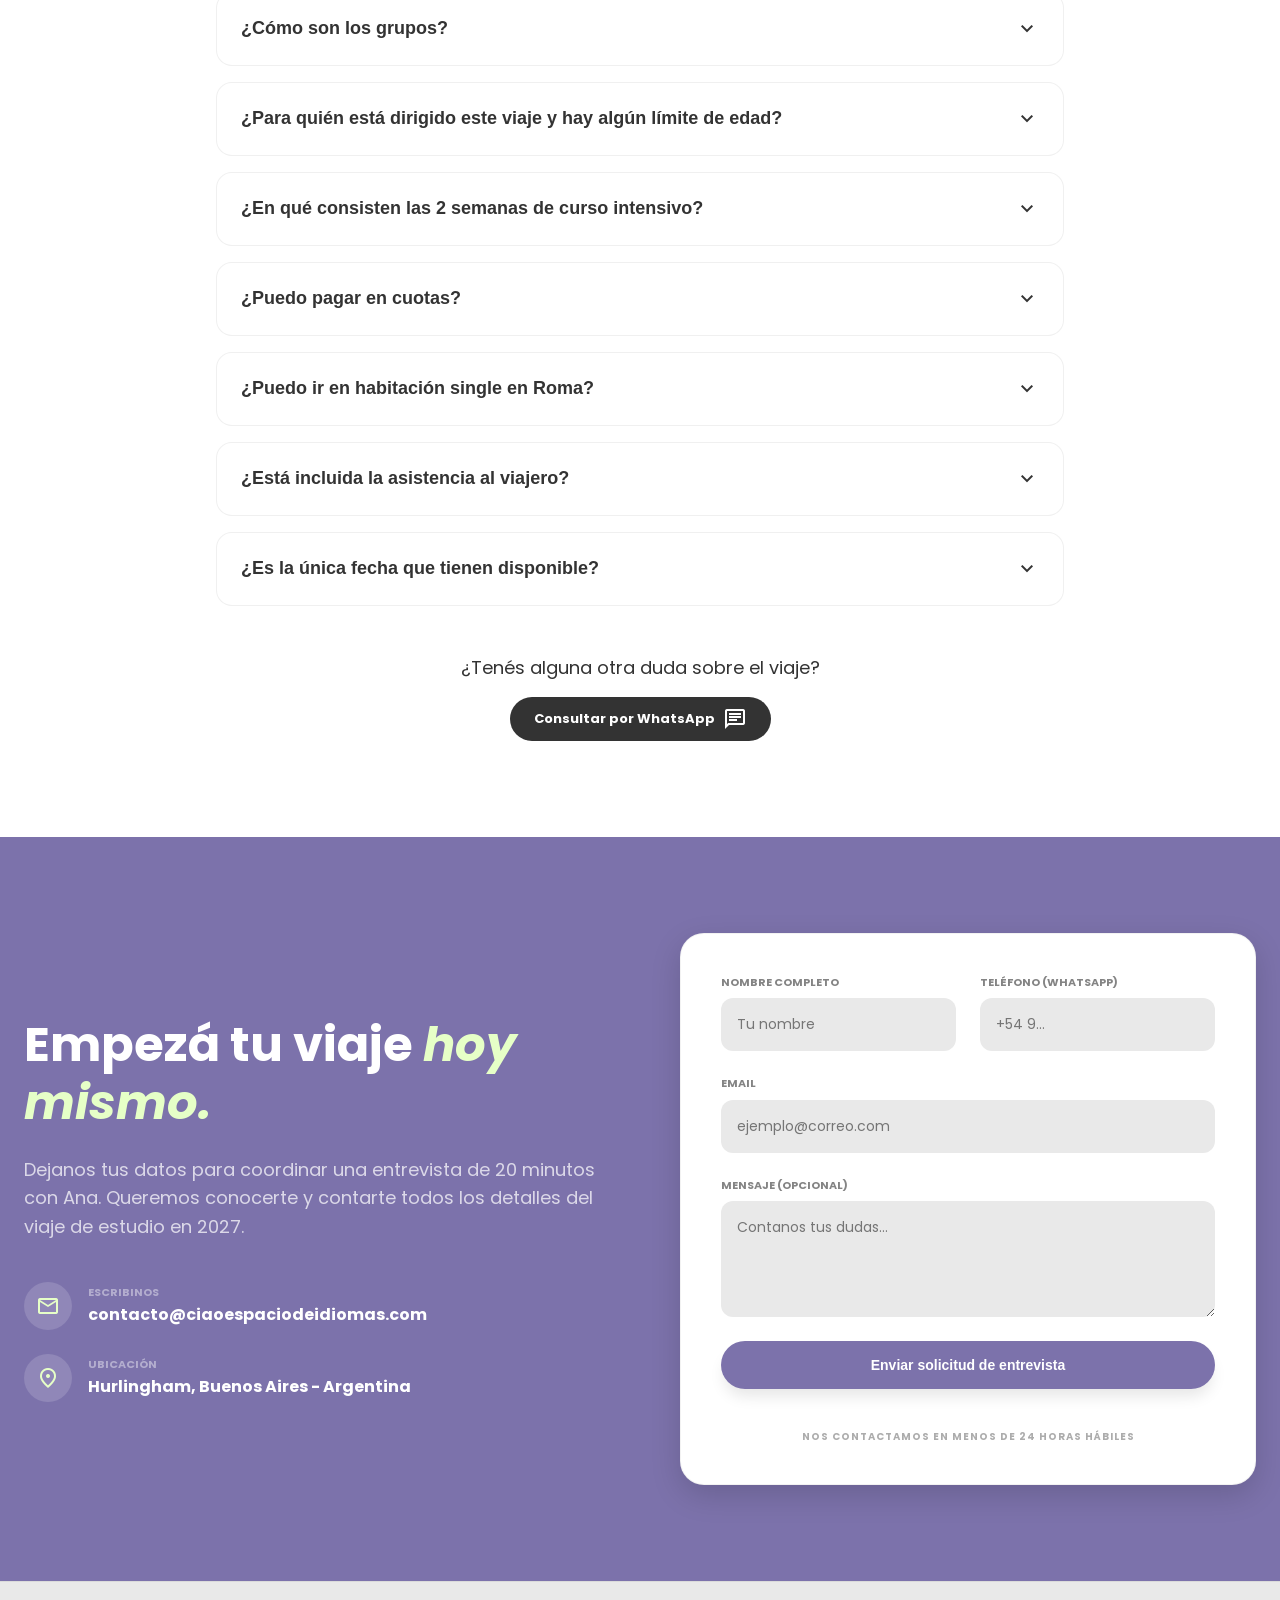
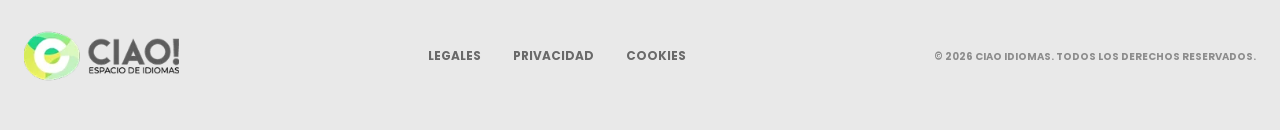
==== commit 1e3b09bc: "fix: use native YouTube HD iframe player starting at second 4 to eliminate image blurriness" ====
--- a/index.html
+++ b/index.html
@@ -1260,16 +1260,12 @@
     <!-- Valen Section (Anfitriona en Cinque Terre) -->
     <section class="founder-section reveal" style="background-color: var(--background); border-top: 1px solid rgba(0,0,0,0.03);">
       <div class="founder-grid container">
-        <div class="founder-video-wrapper" onclick="this.innerHTML='<iframe src=\'https://www.youtube.com/embed/9WkOUGNI-QI?autoplay=1&rel=0&playsinline=1&start=4\' title=\'Valentina, amiga de Sofi, nos presenta una jornada en Cinque Terre\' allow=\'accelerometer; autoplay; clipboard-write; encrypted-media; gyroscope; picture-in-picture\' allowfullscreen style=\'position:absolute;top:0;left:0;width:100%;height:100%;border:0;\'></iframe>';" style="cursor: pointer; position: relative;">
-          <img src="assets/valen_cover.png" alt="Valentina y Sofi en Cinque Terre" style="width: 100%; height: 100%; object-fit: cover; position: absolute; top: 0; left: 0;" />
-          <div style="position: absolute; width: 100%; height: 100%; background: rgba(0, 0, 0, 0.2); z-index: 1;"></div>
-          <div class="play-btn-wrapper" style="position: absolute; top: 50%; left: 50%; transform: translate(-50%, -50%); z-index: 2; width: 4.5rem; height: 4.5rem; background: rgba(255, 255, 255, 0.3); backdrop-filter: blur(10px); border: 1px solid rgba(255, 255, 255, 0.6); border-radius: 50%; display: flex; align-items: center; justify-content: center; color: white; transition: all 0.3s ease; box-shadow: 0 4px 20px rgba(0,0,0,0.3);">
-            <span class="material-symbols-outlined" style="font-size: 36px; font-variation-settings: 'FILL' 1;">play_arrow</span>
-          </div>
-          <div style="position: absolute; bottom: 1.25rem; left: 1.25rem; z-index: 2; color: white; text-shadow: 0 2px 4px rgba(0,0,0,0.6); text-align: left;">
-            <h4 style="margin: 0; font-size: 15px; font-weight: 700; color: white;">Valentina, amiga de Sofi</h4>
-            <p style="margin: 0; font-size: 12px; opacity: 0.9; color: white;">Jornada en Cinque Terre</p>
-          </div>
+        <div class="founder-video-wrapper">
+          <iframe src="https://www.youtube.com/embed/9WkOUGNI-QI?rel=0&playsinline=1&start=4" 
+                  title="Valentina, amiga de Sofi, nos presenta una jornada en Cinque Terre" 
+                  allow="accelerometer; autoplay; clipboard-write; encrypted-media; gyroscope; picture-in-picture" 
+                  allowfullscreen
+                  loading="lazy"></iframe>
         </div>
         <div class="founder-info">
           <span class="tag">Anfitriona en Italia</span>
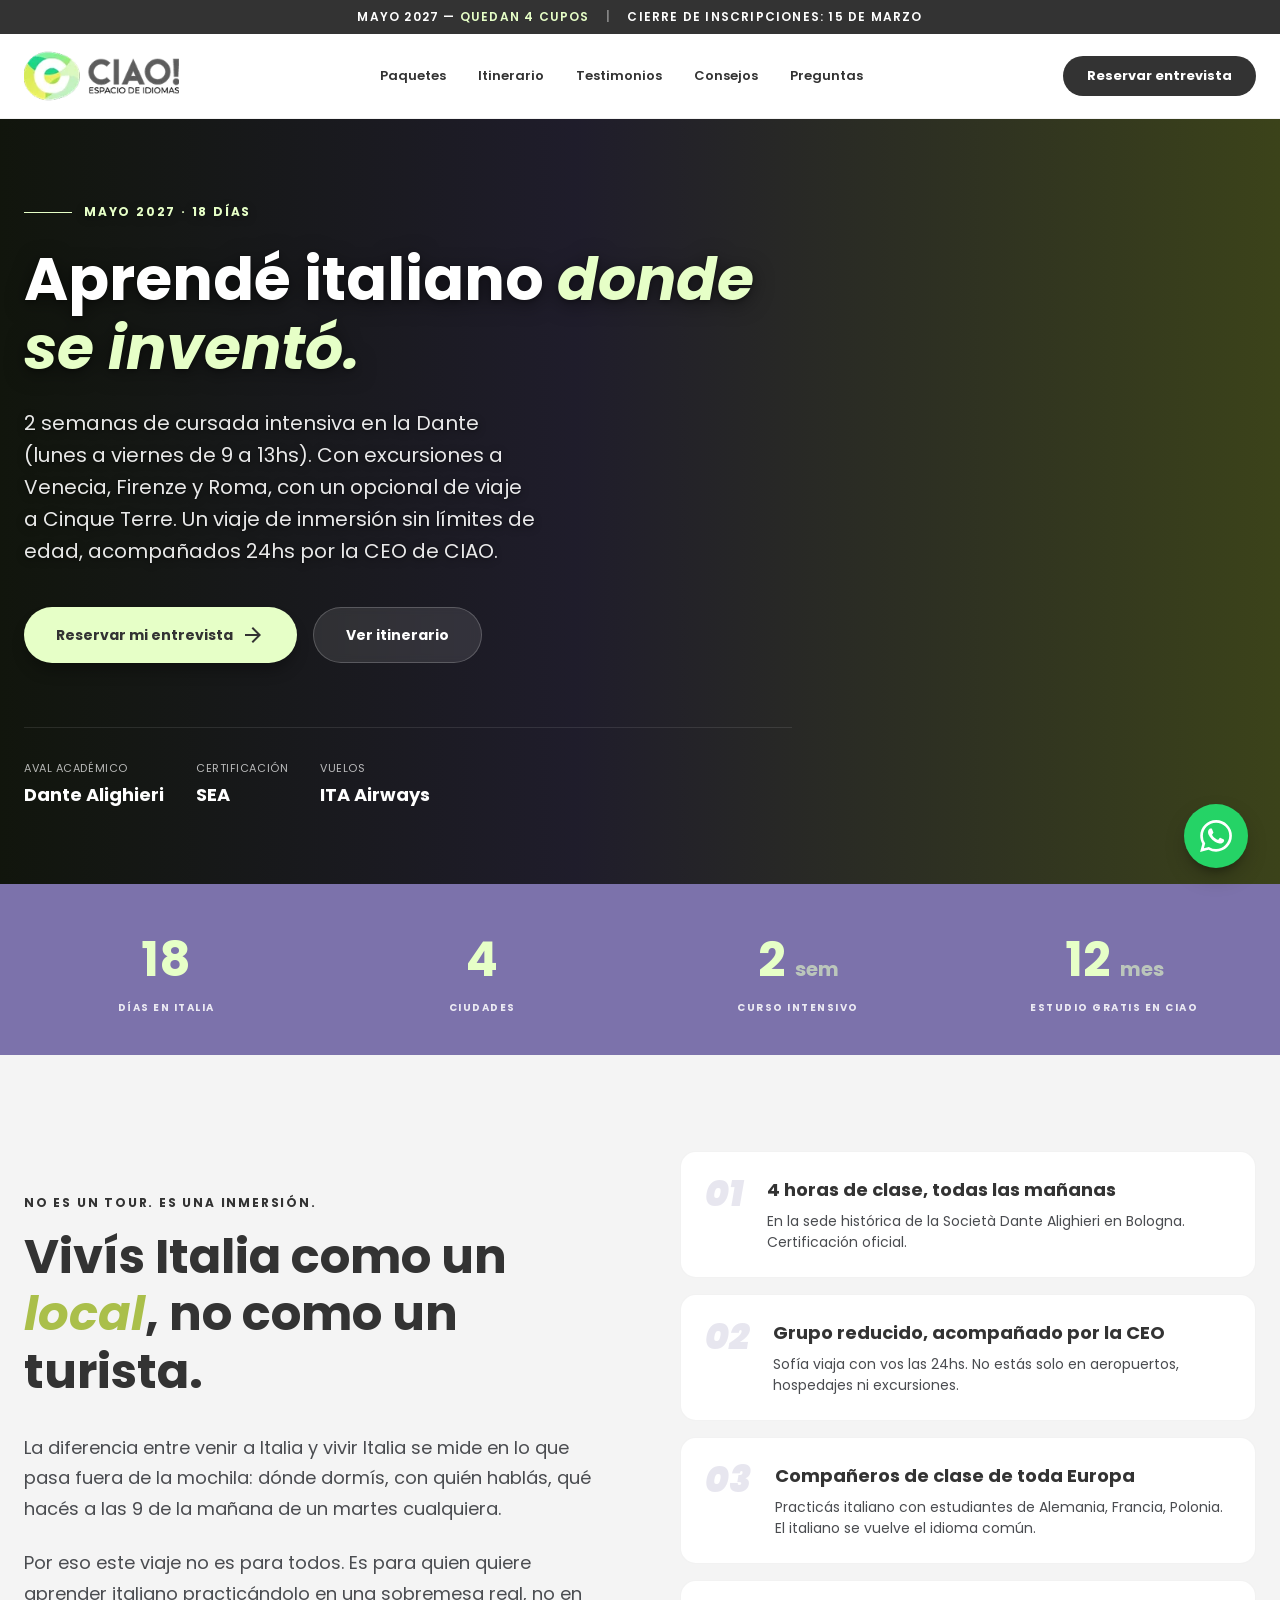
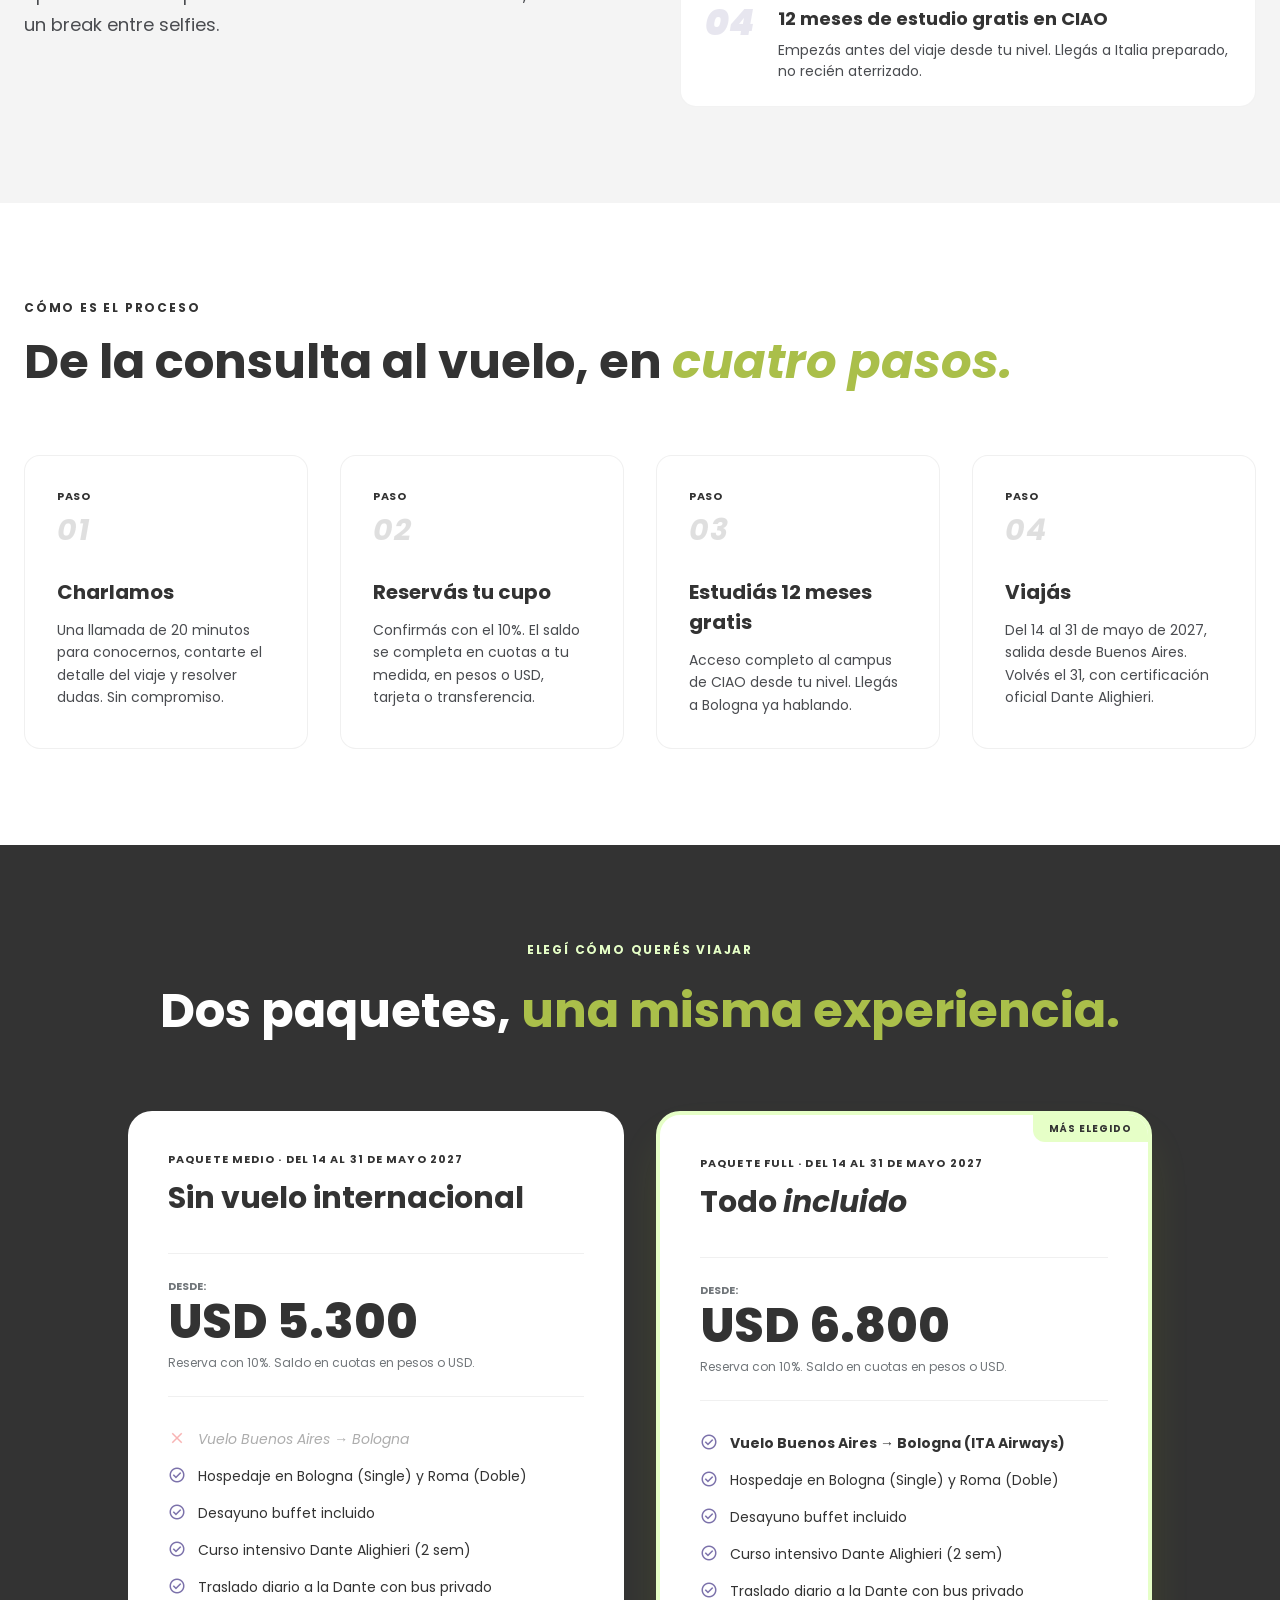
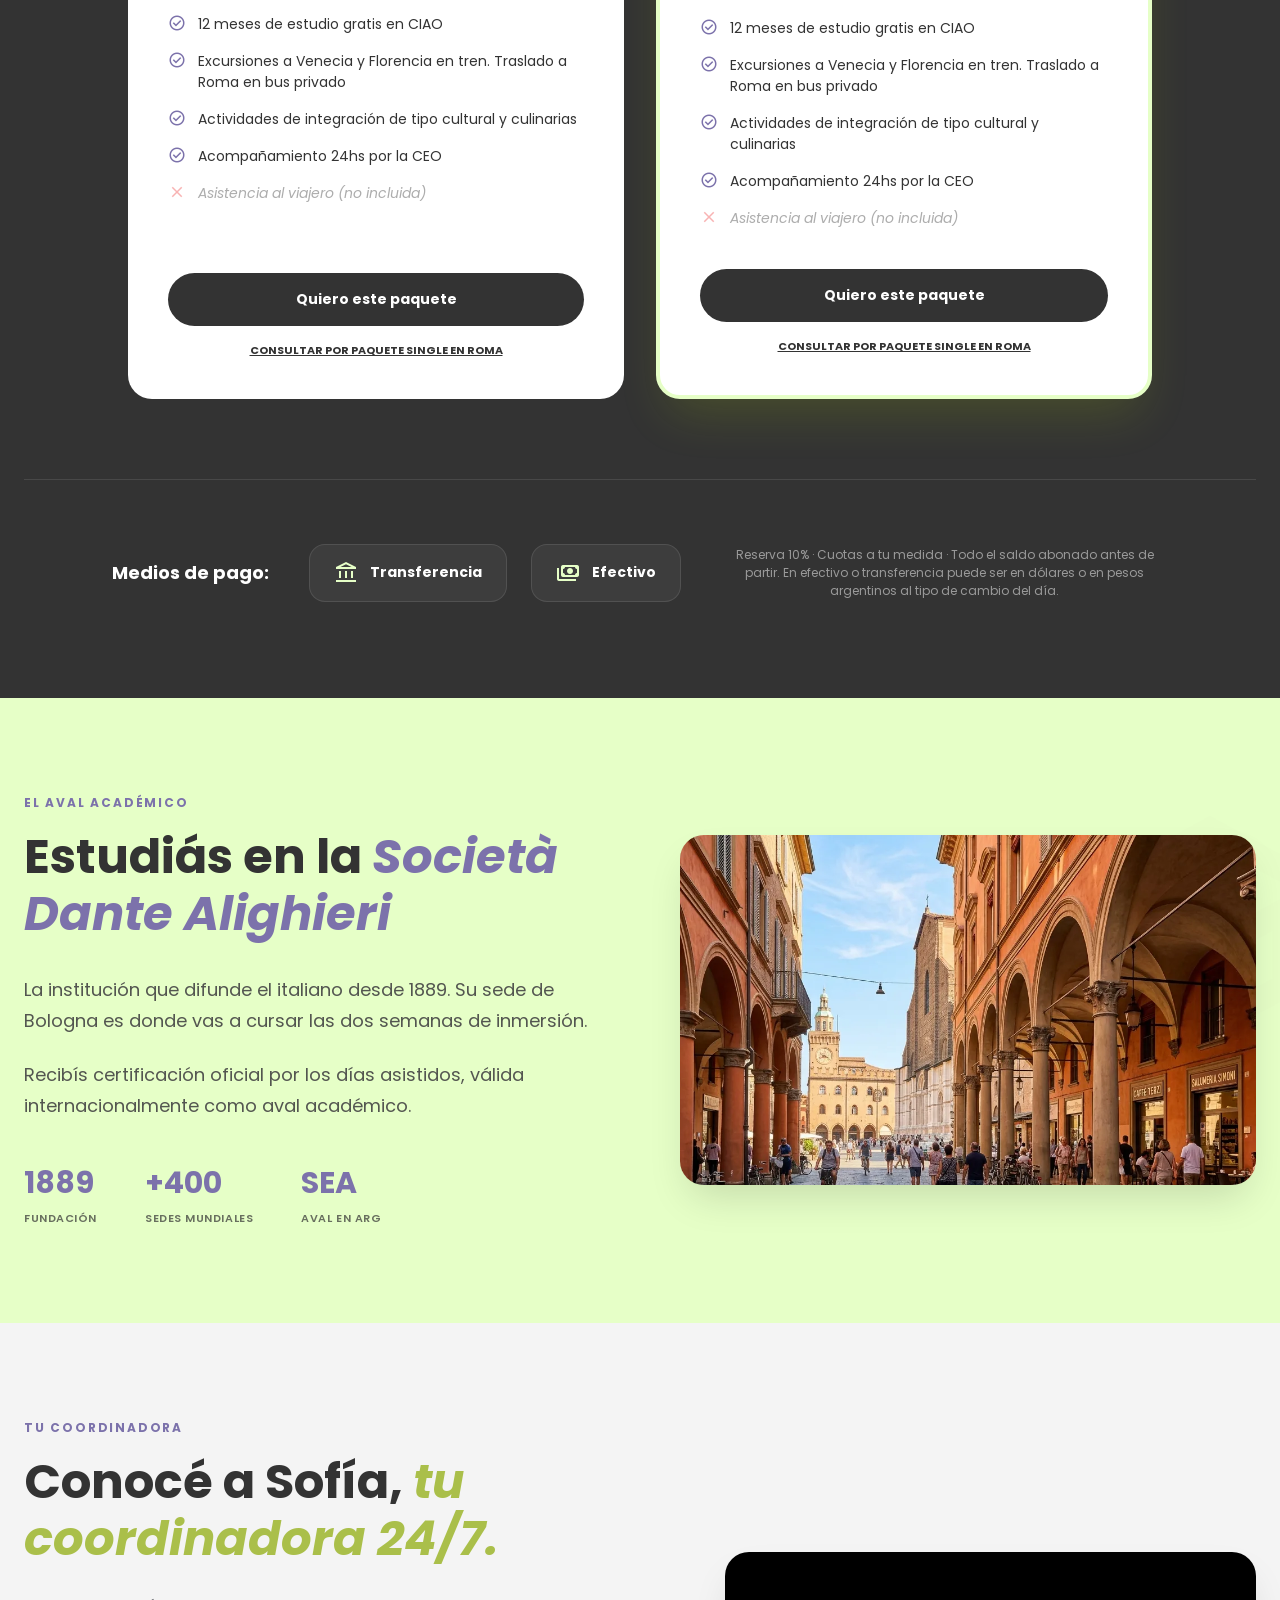
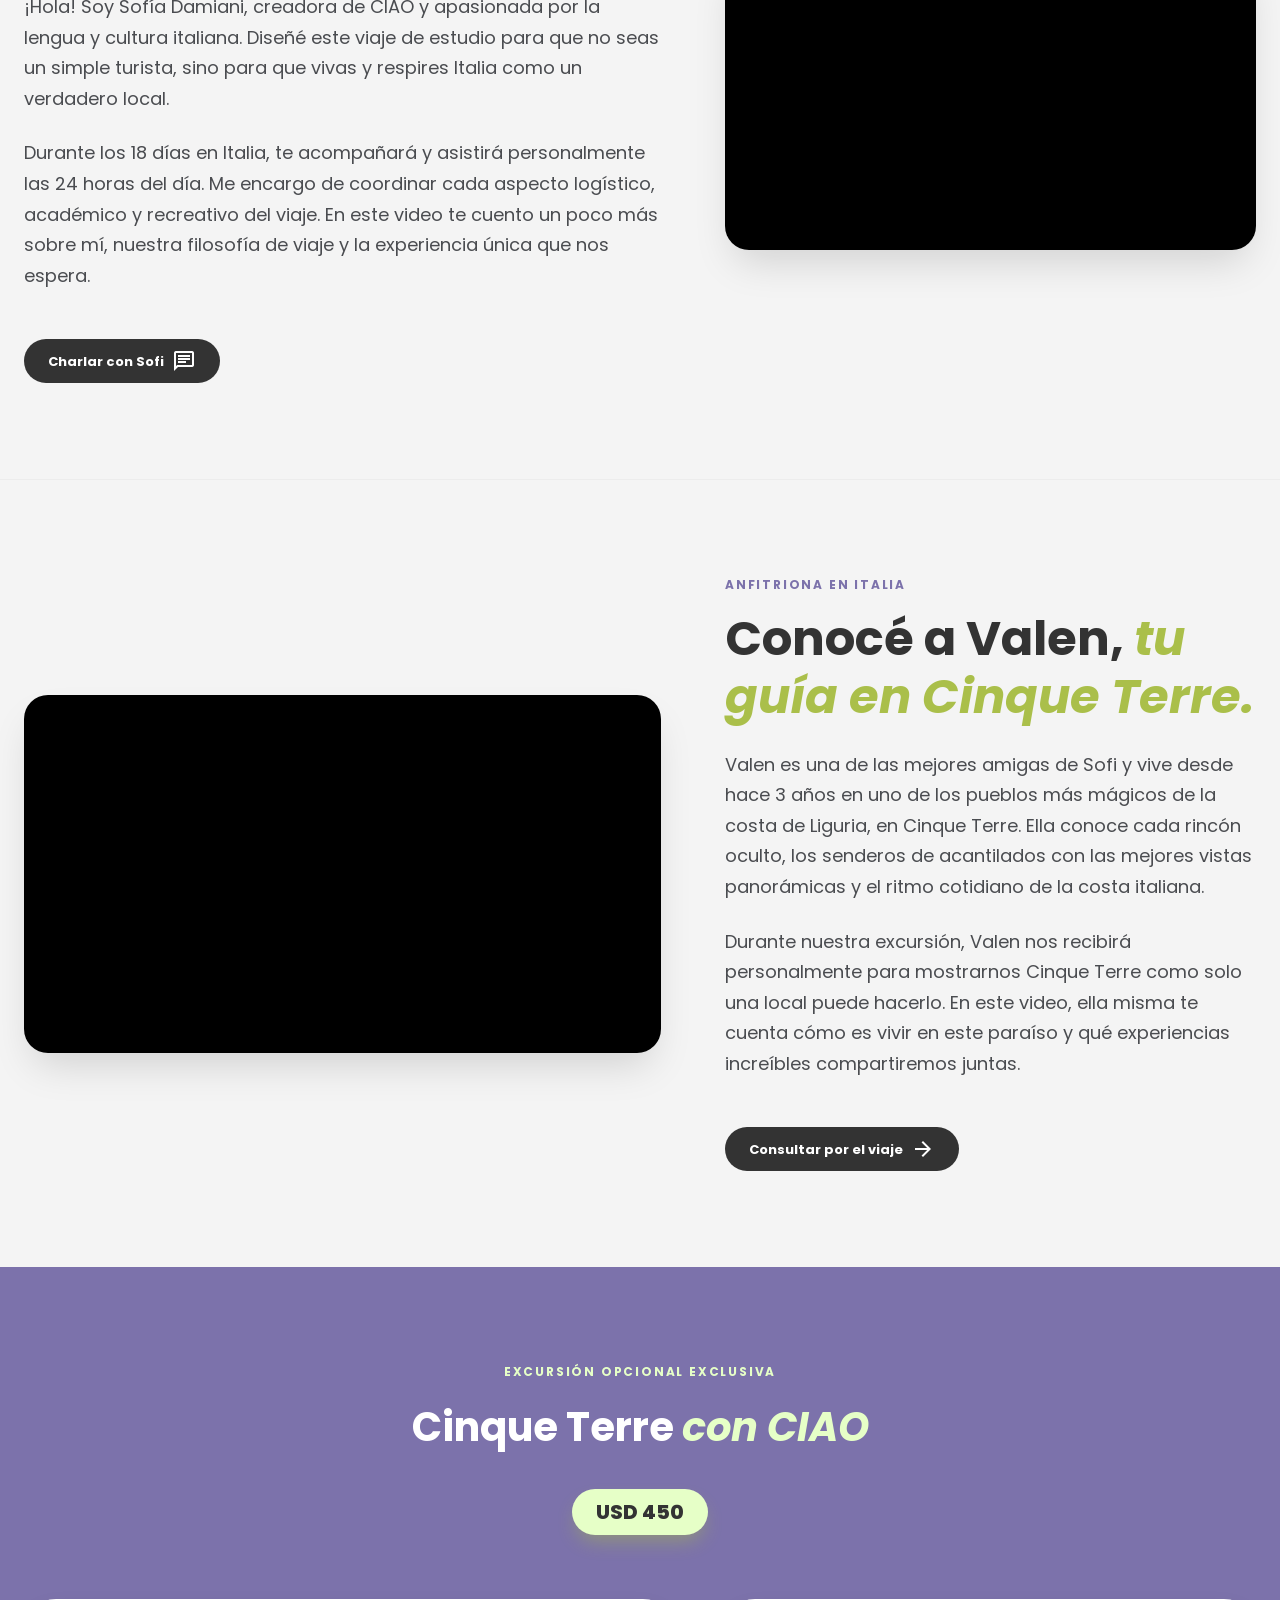
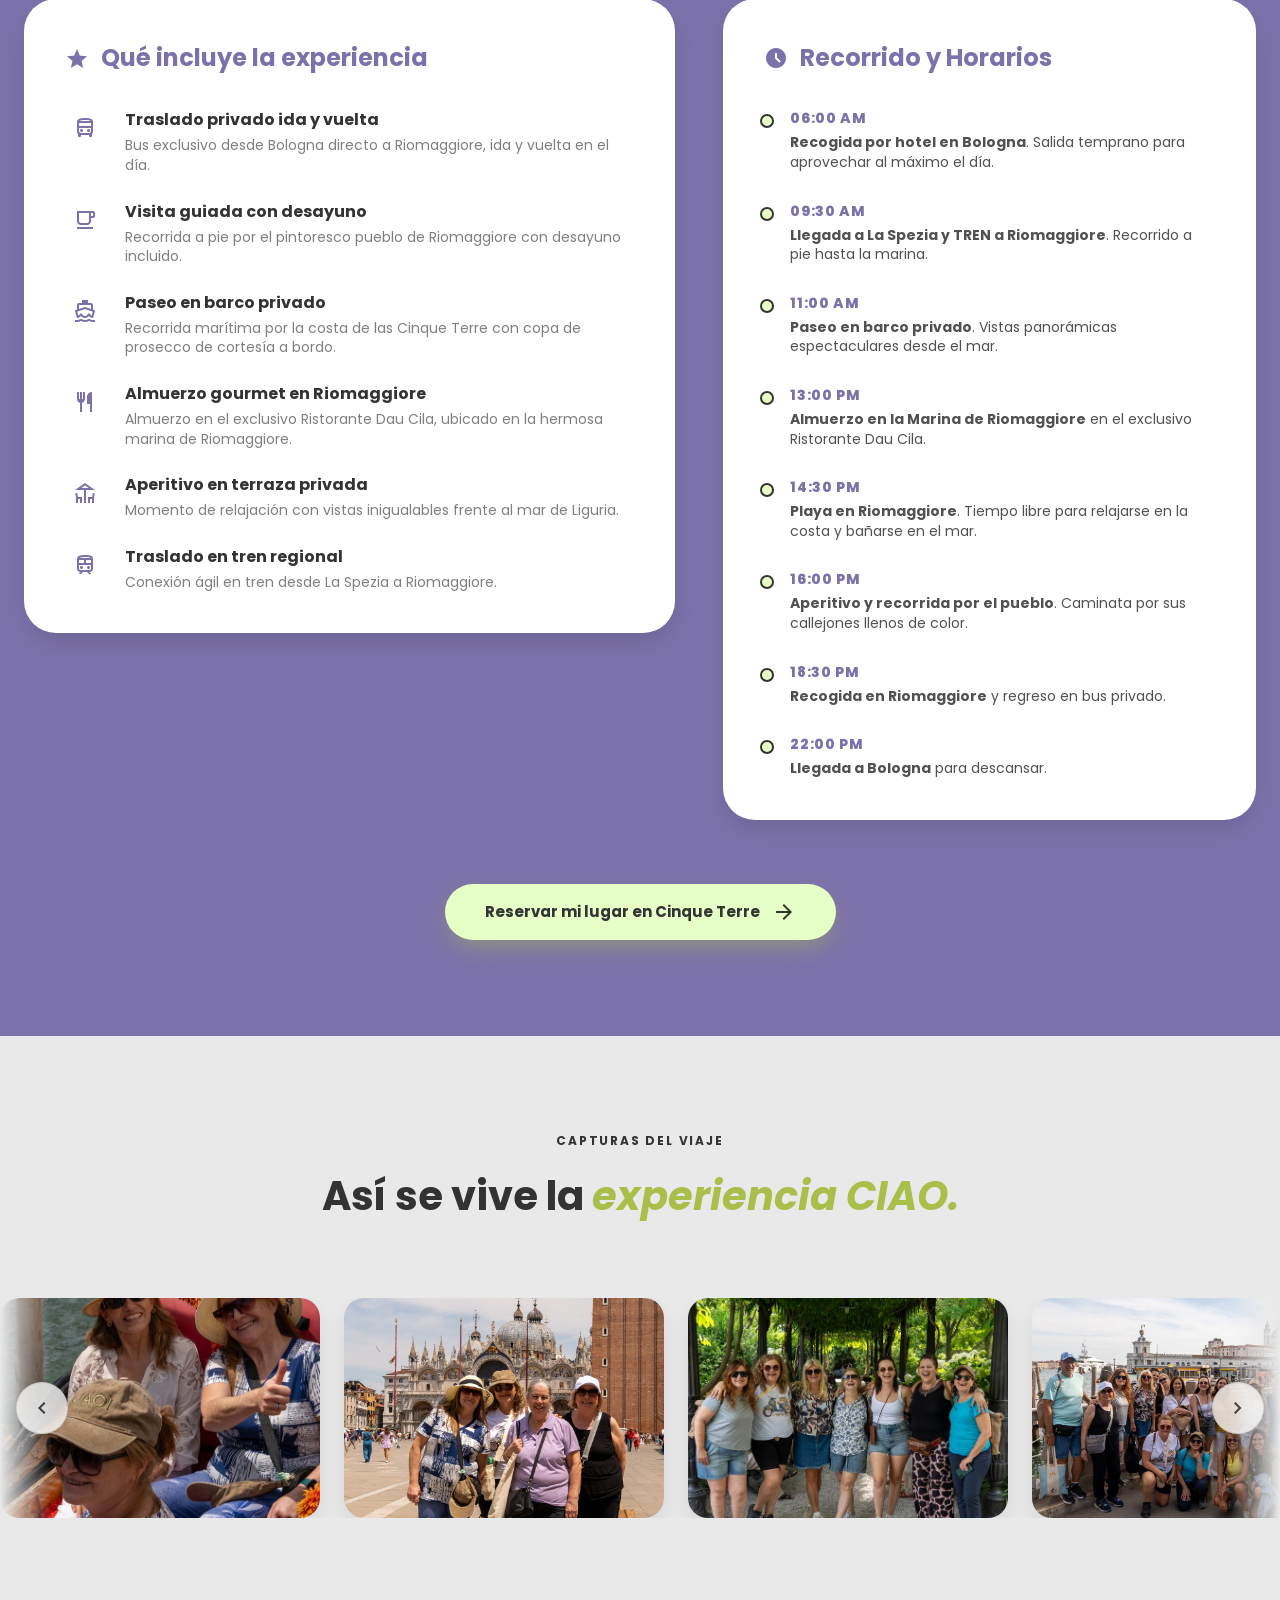
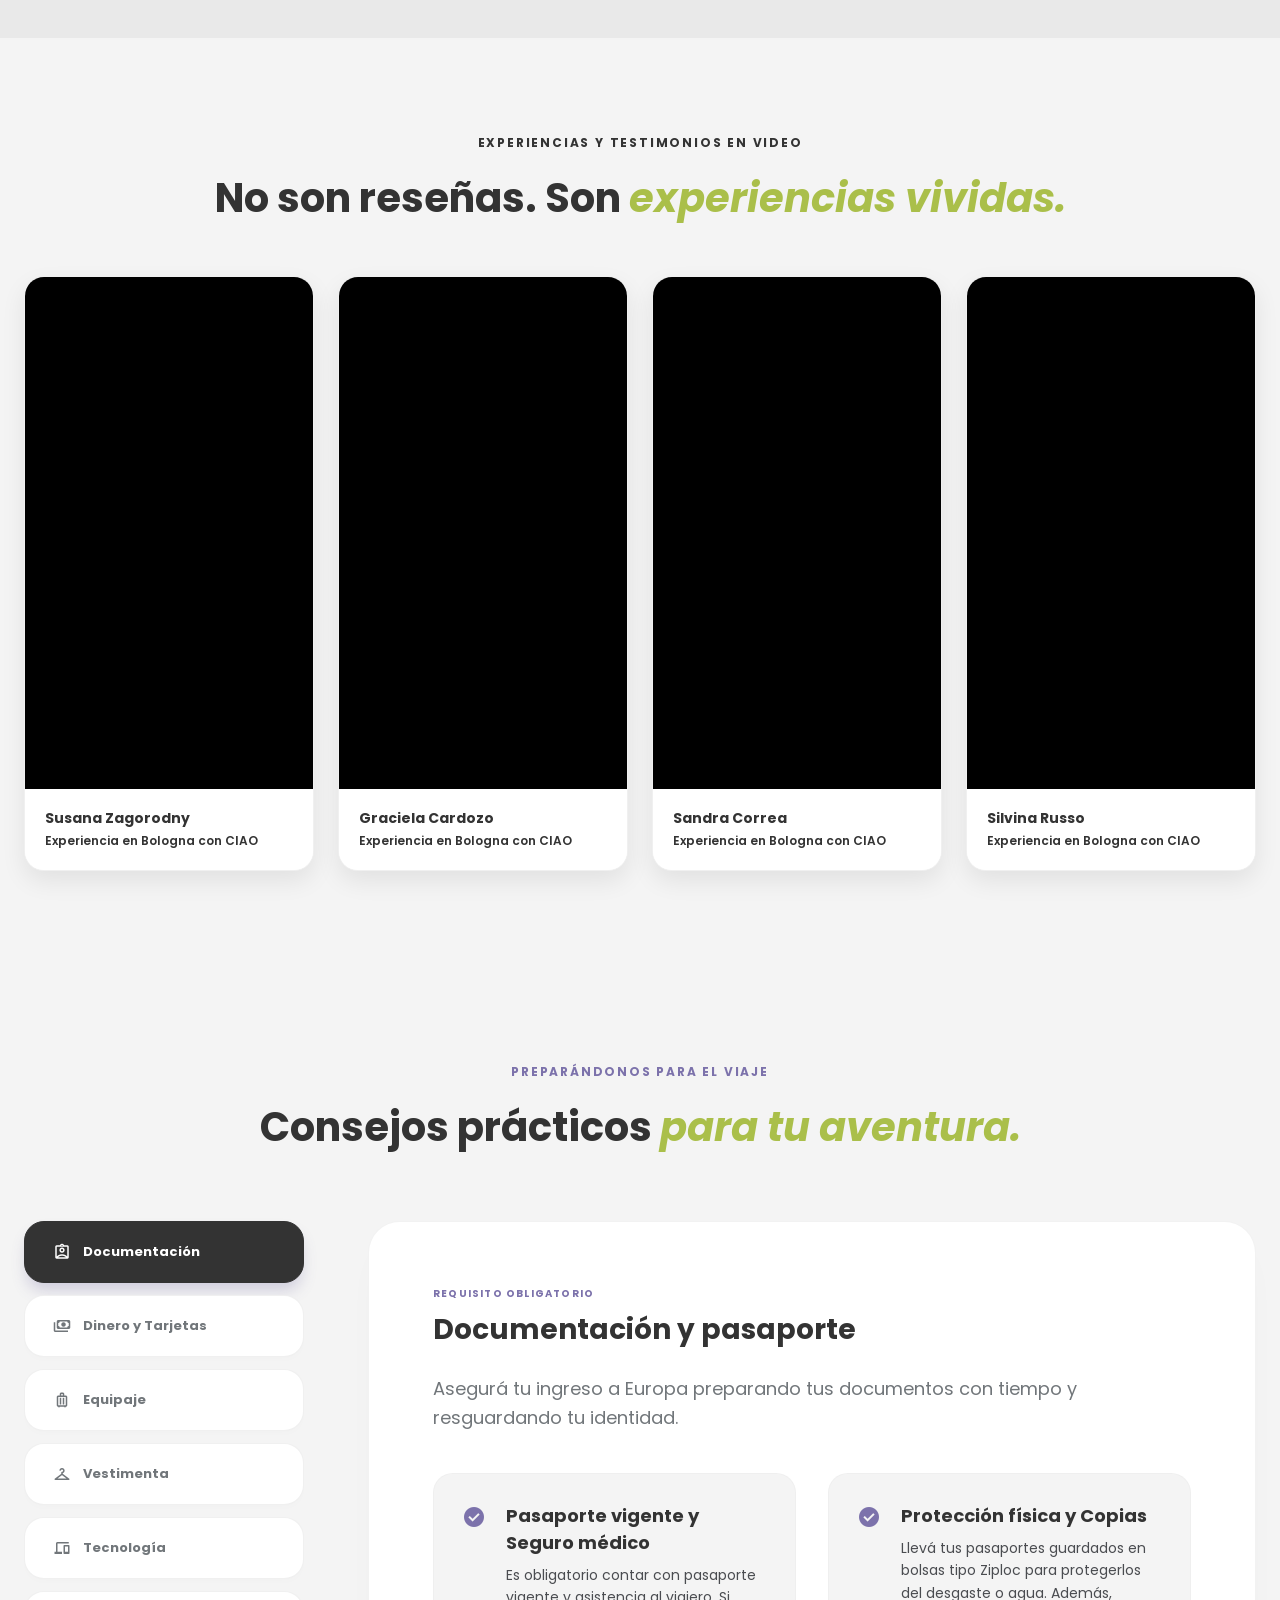
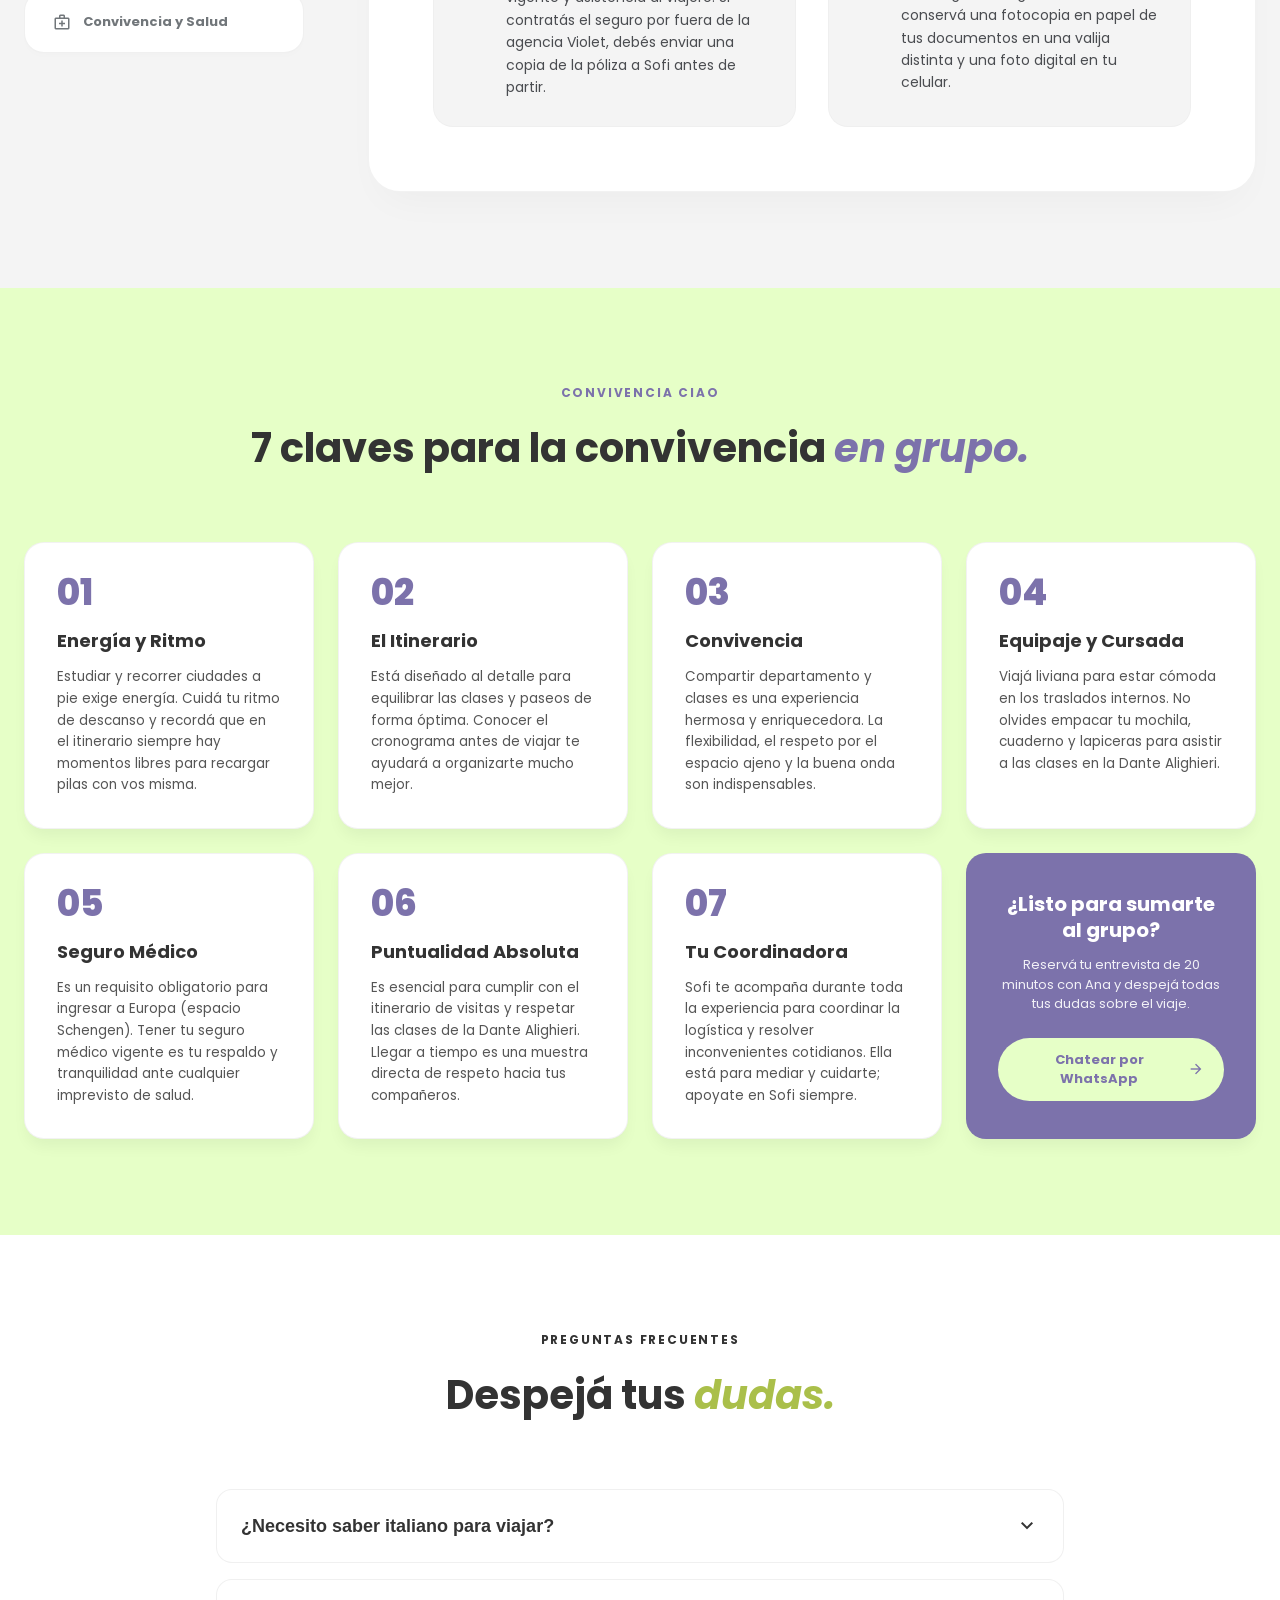
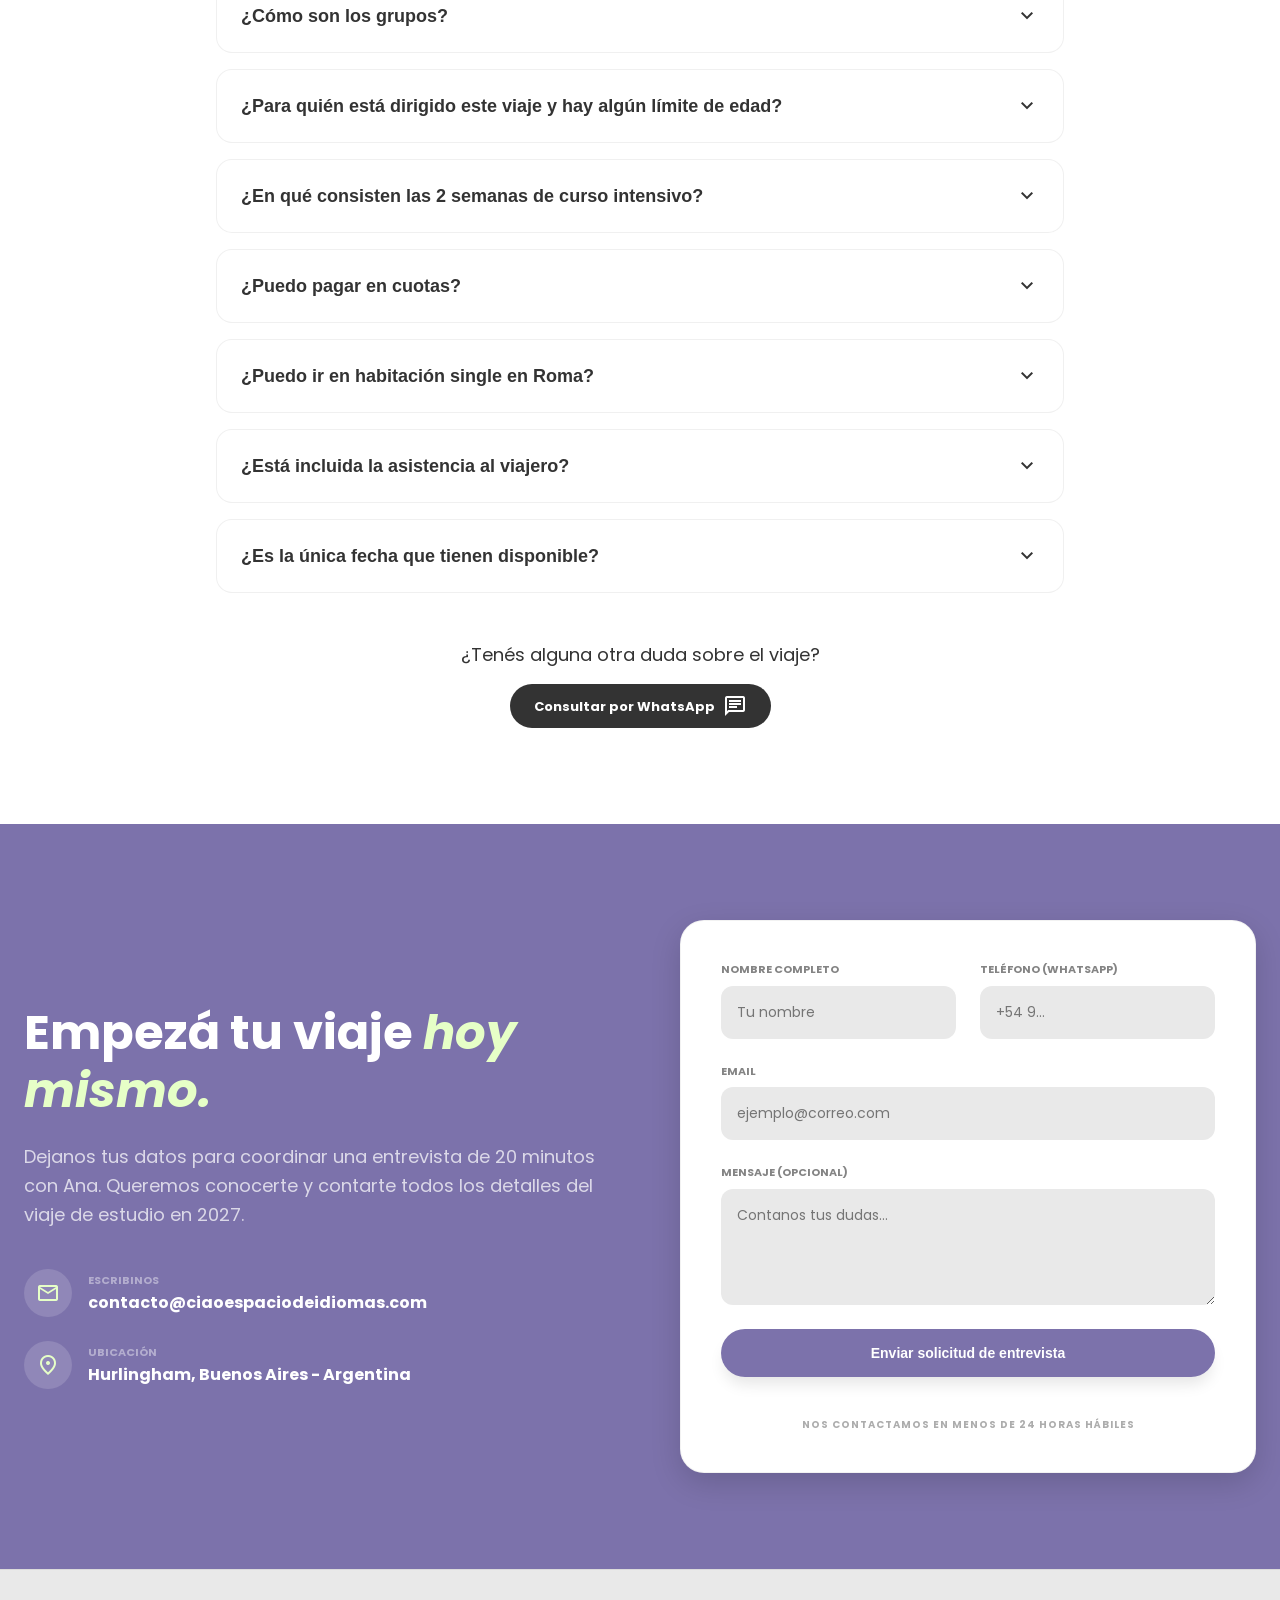
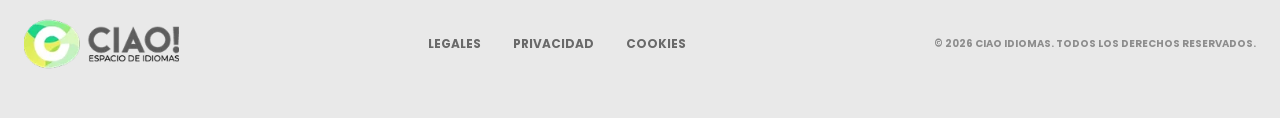
==== commit 4bf80b57: "Ajustar testimonios en video a grid estático de 4 videos y actualizar enlace de itinerario" ====
--- a/index.html
+++ b/index.html
@@ -913,7 +913,7 @@
       </div>
       <div class="nav-links">
         <a class="nav-link" href="#paquetes">Paquetes</a>
-        <a class="nav-link" href="https://drive.google.com/file/d/1h3HbgddD5cJTOyTMO4wnCW8YfBQLR0bg/view" target="_blank" rel="noopener noreferrer">Itinerario</a>
+        <a class="nav-link" href="https://drive.google.com/file/d/1gr_wHF7RYSNdDwmaf9zJ8dQpG3RRLgwN/view" target="_blank" rel="noopener noreferrer">Itinerario</a>
         <a class="nav-link" href="#testimonios">Testimonios</a>
         <a class="nav-link" href="#consejos">Consejos</a>
         <a class="nav-link" href="#faq">Preguntas</a>
@@ -943,7 +943,7 @@
             <a class="btn-hero-primary cta-hover" href="https://wa.me/5491124081777" target="_blank" rel="noopener noreferrer">
               Reservar mi entrevista <span class="material-symbols-outlined">arrow_forward</span>
             </a>
-            <a class="btn-hero-secondary" href="https://drive.google.com/file/d/1h3HbgddD5cJTOyTMO4wnCW8YfBQLR0bg/view" target="_blank" rel="noopener noreferrer">Ver itinerario</a>
+            <a class="btn-hero-secondary" href="https://drive.google.com/file/d/1gr_wHF7RYSNdDwmaf9zJ8dQpG3RRLgwN/view" target="_blank" rel="noopener noreferrer">Ver itinerario</a>
           </div>
           <div class="hero-badges">
             <div class="hero-badge">
@@ -1471,135 +1471,52 @@
         </div>
       </div>
 
-      <div class="infinite-carousel-container">
-        <button class="carousel-arrow carousel-prev" onclick="scrollCarousel('shorts-track', -300)" aria-label="Anterior">
-          <span class="material-symbols-outlined">chevron_left</span>
-        </button>
-
-        <div class="infinite-carousel-wrapper">
-          <div class="infinite-carousel-track shorts-track" id="shorts-track">
-            <!-- Short 1: Susana Zagorodny -->
-            <div class="short-card">
-              <div class="short-iframe-wrapper">
-                <iframe src="https://www.youtube.com/embed/z46ete1jMnw?rel=0&playsinline=1" title="Susana Zagorodny nos cuenta su experiencia viajando con CIAO a Bologna" allow="accelerometer; autoplay; clipboard-write; encrypted-media; gyroscope; picture-in-picture" allowfullscreen loading="lazy"></iframe>
-              </div>
-              <div class="short-card-info">
-                <h4 class="short-card-title">Susana Zagorodny</h4>
-                <p class="short-card-channel">Experiencia en Bologna con CIAO</p>
-              </div>
-            </div>
-            <!-- Short 2: Graciela Cardozo -->
-            <div class="short-card">
-              <div class="short-iframe-wrapper">
-                <iframe src="https://www.youtube.com/embed/gWr0ZGtC7RE?rel=0&playsinline=1" title="Graciela Cardozo nos cuenta su experiencia viajando con CIAO a Bologna" allow="accelerometer; autoplay; clipboard-write; encrypted-media; gyroscope; picture-in-picture" allowfullscreen loading="lazy"></iframe>
-              </div>
-              <div class="short-card-info">
-                <h4 class="short-card-title">Graciela Cardozo</h4>
-                <p class="short-card-channel">Experiencia en Bologna con CIAO</p>
-              </div>
-            </div>
-            <!-- Short 3: Sandra Correa -->
-            <div class="short-card">
-              <div class="short-iframe-wrapper">
-                <iframe src="https://www.youtube.com/embed/ZEEvinVCF-c?rel=0&playsinline=1" title="Sandra Correa nos cuenta su experiencia viajando con CIAO a Bologna" allow="accelerometer; autoplay; clipboard-write; encrypted-media; gyroscope; picture-in-picture" allowfullscreen loading="lazy"></iframe>
-              </div>
-              <div class="short-card-info">
-                <h4 class="short-card-title">Sandra Correa</h4>
-                <p class="short-card-channel">Experiencia en Bologna con CIAO</p>
-              </div>
-            </div>
-            <!-- Short 4: Silvina Russo -->
-            <div class="short-card">
-              <div class="short-iframe-wrapper">
-                <iframe src="https://www.youtube.com/embed/89EJBzaBufY?rel=0&playsinline=1&start=2" title="Silvina Russo nos cuenta su experiencia viajando con CIAO a Bologna" allow="accelerometer; autoplay; clipboard-write; encrypted-media; gyroscope; picture-in-picture" allowfullscreen loading="lazy"></iframe>
-              </div>
-              <div class="short-card-info">
-                <h4 class="short-card-title">Silvina Russo</h4>
-                <p class="short-card-channel">Experiencia en Bologna con CIAO</p>
-              </div>
-            </div>
-            <!-- Short 5: Elena -->
-            <div class="short-card">
-              <div class="short-iframe-wrapper">
-                <iframe src="https://www.youtube.com/embed/B7_SnZc1hfg?rel=0&playsinline=1" title="Testimonio de Elena estudiando con CIAO" allow="accelerometer; autoplay; clipboard-write; encrypted-media; gyroscope; picture-in-picture" allowfullscreen loading="lazy"></iframe>
-              </div>
-              <div class="short-card-info">
-                <h4 class="short-card-title">Elena</h4>
-                <p class="short-card-channel">Testimonio CIAO Idiomas</p>
-              </div>
-            </div>
-            <!-- Short 6: Micaela -->
-            <div class="short-card">
-              <div class="short-iframe-wrapper">
-                <iframe src="https://www.youtube.com/embed/53Rfj7ZbiDY?rel=0&playsinline=1" title="Testimonio de Micaela estudiando con CIAO" allow="accelerometer; autoplay; clipboard-write; encrypted-media; gyroscope; picture-in-picture" allowfullscreen loading="lazy"></iframe>
-              </div>
-              <div class="short-card-info">
-                <h4 class="short-card-title">Micaela</h4>
-                <p class="short-card-channel">Testimonio CIAO Idiomas</p>
-              </div>
-            </div>
-
-            <!-- Duplicated Set (6 Student Testimonials) for Seamless Loop -->
-            <div class="short-card">
-              <div class="short-iframe-wrapper">
-                <iframe src="https://www.youtube.com/embed/z46ete1jMnw?rel=0&playsinline=1" title="Susana Zagorodny nos cuenta su experiencia viajando con CIAO a Bologna" allow="accelerometer; autoplay; clipboard-write; encrypted-media; gyroscope; picture-in-picture" allowfullscreen loading="lazy"></iframe>
-              </div>
-              <div class="short-card-info">
-                <h4 class="short-card-title">Susana Zagorodny</h4>
-                <p class="short-card-channel">Experiencia en Bologna con CIAO</p>
-              </div>
-            </div>
-            <div class="short-card">
-              <div class="short-iframe-wrapper">
-                <iframe src="https://www.youtube.com/embed/gWr0ZGtC7RE?rel=0&playsinline=1" title="Graciela Cardozo nos cuenta su experiencia viajando con CIAO a Bologna" allow="accelerometer; autoplay; clipboard-write; encrypted-media; gyroscope; picture-in-picture" allowfullscreen loading="lazy"></iframe>
-              </div>
-              <div class="short-card-info">
-                <h4 class="short-card-title">Graciela Cardozo</h4>
-                <p class="short-card-channel">Experiencia en Bologna con CIAO</p>
-              </div>
-            </div>
-            <div class="short-card">
-              <div class="short-iframe-wrapper">
-                <iframe src="https://www.youtube.com/embed/ZEEvinVCF-c?rel=0&playsinline=1" title="Sandra Correa nos cuenta su experiencia viajando con CIAO a Bologna" allow="accelerometer; autoplay; clipboard-write; encrypted-media; gyroscope; picture-in-picture" allowfullscreen loading="lazy"></iframe>
-              </div>
-              <div class="short-card-info">
-                <h4 class="short-card-title">Sandra Correa</h4>
-                <p class="short-card-channel">Experiencia en Bologna con CIAO</p>
-              </div>
-            </div>
-            <div class="short-card">
-              <div class="short-iframe-wrapper">
-                <iframe src="https://www.youtube.com/embed/89EJBzaBufY?rel=0&playsinline=1&start=2" title="Silvina Russo nos cuenta su experiencia viajando con CIAO a Bologna" allow="accelerometer; autoplay; clipboard-write; encrypted-media; gyroscope; picture-in-picture" allowfullscreen loading="lazy"></iframe>
-              </div>
-              <div class="short-card-info">
-                <h4 class="short-card-title">Silvina Russo</h4>
-                <p class="short-card-channel">Experiencia en Bologna con CIAO</p>
-              </div>
-            </div>
-            <div class="short-card">
-              <div class="short-iframe-wrapper">
-                <iframe src="https://www.youtube.com/embed/B7_SnZc1hfg?rel=0&playsinline=1" title="Testimonio de Elena estudiando con CIAO" allow="accelerometer; autoplay; clipboard-write; encrypted-media; gyroscope; picture-in-picture" allowfullscreen loading="lazy"></iframe>
-              </div>
-              <div class="short-card-info">
-                <h4 class="short-card-title">Elena</h4>
-                <p class="short-card-channel">Testimonio CIAO Idiomas</p>
-              </div>
-            </div>
-            <div class="short-card">
-              <div class="short-iframe-wrapper">
-                <iframe src="https://www.youtube.com/embed/53Rfj7ZbiDY?rel=0&playsinline=1" title="Testimonio de Micaela estudiando con CIAO" allow="accelerometer; autoplay; clipboard-write; encrypted-media; gyroscope; picture-in-picture" allowfullscreen loading="lazy"></iframe>
-              </div>
-              <div class="short-card-info">
-                <h4 class="short-card-title">Micaela</h4>
-                <p class="short-card-channel">Testimonio CIAO Idiomas</p>
-              </div>
-            </div>
-          </div>
-        </div>
-
-        <button class="carousel-arrow carousel-next" onclick="scrollCarousel('shorts-track', 300)" aria-label="Siguiente">
-          <span class="material-symbols-outlined">chevron_right</span>
-        </button>
+      <div class="container">
+        <div class="shorts-grid">
+          <!-- Short 1: Susana Zagorodny -->
+          <div class="short-card">
+            <div class="short-iframe-wrapper">
+              <iframe src="https://www.youtube.com/embed/z46ete1jMnw?rel=0&playsinline=1" title="Susana Zagorodny nos cuenta su experiencia viajando con CIAO a Bologna" allow="accelerometer; autoplay; clipboard-write; encrypted-media; gyroscope; picture-in-picture" allowfullscreen loading="lazy"></iframe>
+            </div>
+            <div class="short-card-info">
+              <h4 class="short-card-title">Susana Zagorodny</h4>
+              <p class="short-card-channel">Experiencia en Bologna con CIAO</p>
+            </div>
+          </div>
+
+          <!-- Short 2: Graciela Cardozo -->
+          <div class="short-card">
+            <div class="short-iframe-wrapper">
+              <iframe src="https://www.youtube.com/embed/gWr0ZGtC7RE?rel=0&playsinline=1" title="Graciela Cardozo nos cuenta su experiencia viajando con CIAO a Bologna" allow="accelerometer; autoplay; clipboard-write; encrypted-media; gyroscope; picture-in-picture" allowfullscreen loading="lazy"></iframe>
+            </div>
+            <div class="short-card-info">
+              <h4 class="short-card-title">Graciela Cardozo</h4>
+              <p class="short-card-channel">Experiencia en Bologna con CIAO</p>
+            </div>
+          </div>
+
+          <!-- Short 3: Sandra Correa -->
+          <div class="short-card">
+            <div class="short-iframe-wrapper">
+              <iframe src="https://www.youtube.com/embed/ZEEvinVCF-c?rel=0&playsinline=1" title="Sandra Correa nos cuenta su experiencia viajando con CIAO a Bologna" allow="accelerometer; autoplay; clipboard-write; encrypted-media; gyroscope; picture-in-picture" allowfullscreen loading="lazy"></iframe>
+            </div>
+            <div class="short-card-info">
+              <h4 class="short-card-title">Sandra Correa</h4>
+              <p class="short-card-channel">Experiencia en Bologna con CIAO</p>
+            </div>
+          </div>
+
+          <!-- Short 4: Silvina Russo -->
+          <div class="short-card">
+            <div class="short-iframe-wrapper">
+              <iframe src="https://www.youtube.com/embed/89EJBzaBufY?rel=0&playsinline=1&start=2" title="Silvina Russo nos cuenta su experiencia viajando con CIAO a Bologna" allow="accelerometer; autoplay; clipboard-write; encrypted-media; gyroscope; picture-in-picture" allowfullscreen loading="lazy"></iframe>
+            </div>
+            <div class="short-card-info">
+              <h4 class="short-card-title">Silvina Russo</h4>
+              <p class="short-card-channel">Experiencia en Bologna con CIAO</p>
+            </div>
+          </div>
+        </div>
       </div>
     </section>
 
--- a/styles.css
+++ b/styles.css
@@ -1298,9 +1298,21 @@
 }
 .shorts-grid {
   display: grid;
-  grid-template-columns: repeat(auto-fill, minmax(250px, 1fr));
+  grid-template-columns: repeat(4, 1fr);
   gap: 1.5rem;
   width: 100%;
+}
+@media (max-width: 1024px) {
+  .shorts-grid {
+    grid-template-columns: repeat(2, 1fr);
+  }
+}
+@media (max-width: 600px) {
+  .shorts-grid {
+    grid-template-columns: 1fr;
+    max-width: 320px;
+    margin: 0 auto;
+  }
 }
 .short-card {
   background-color: white;
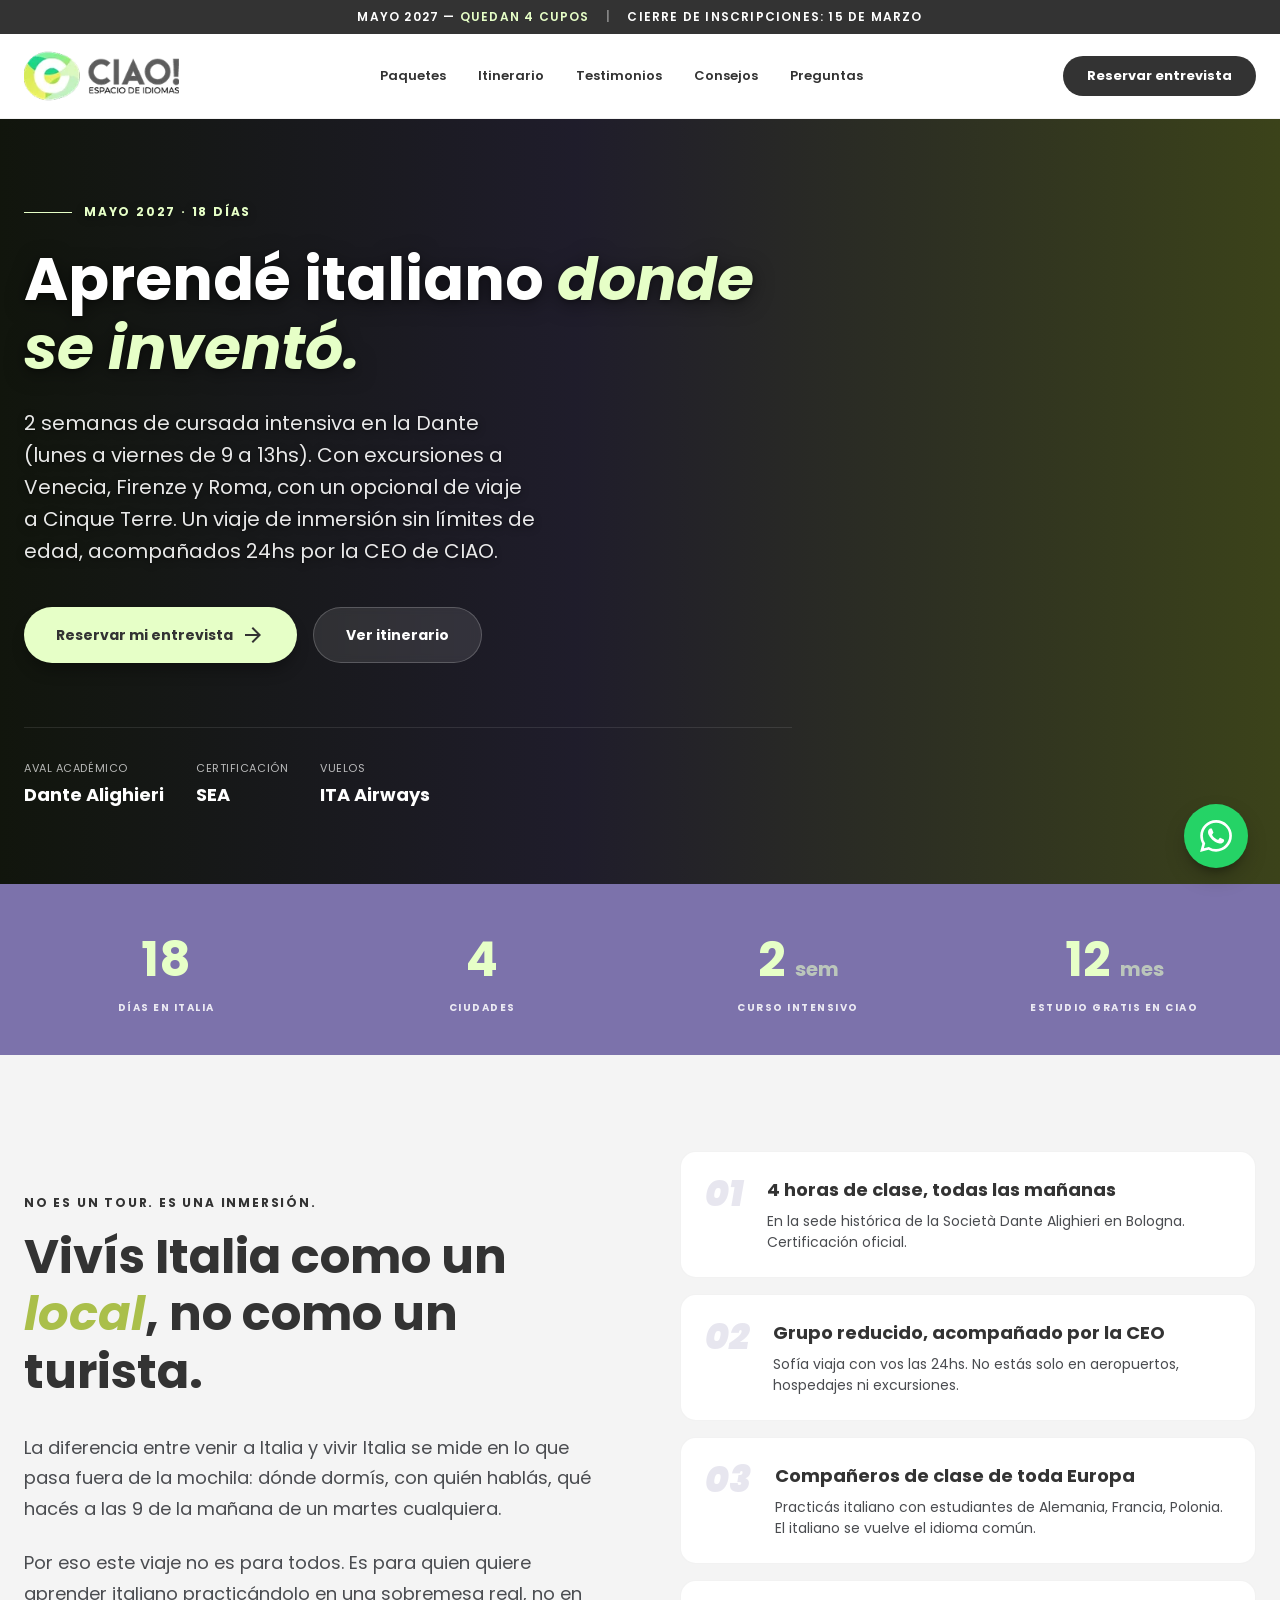
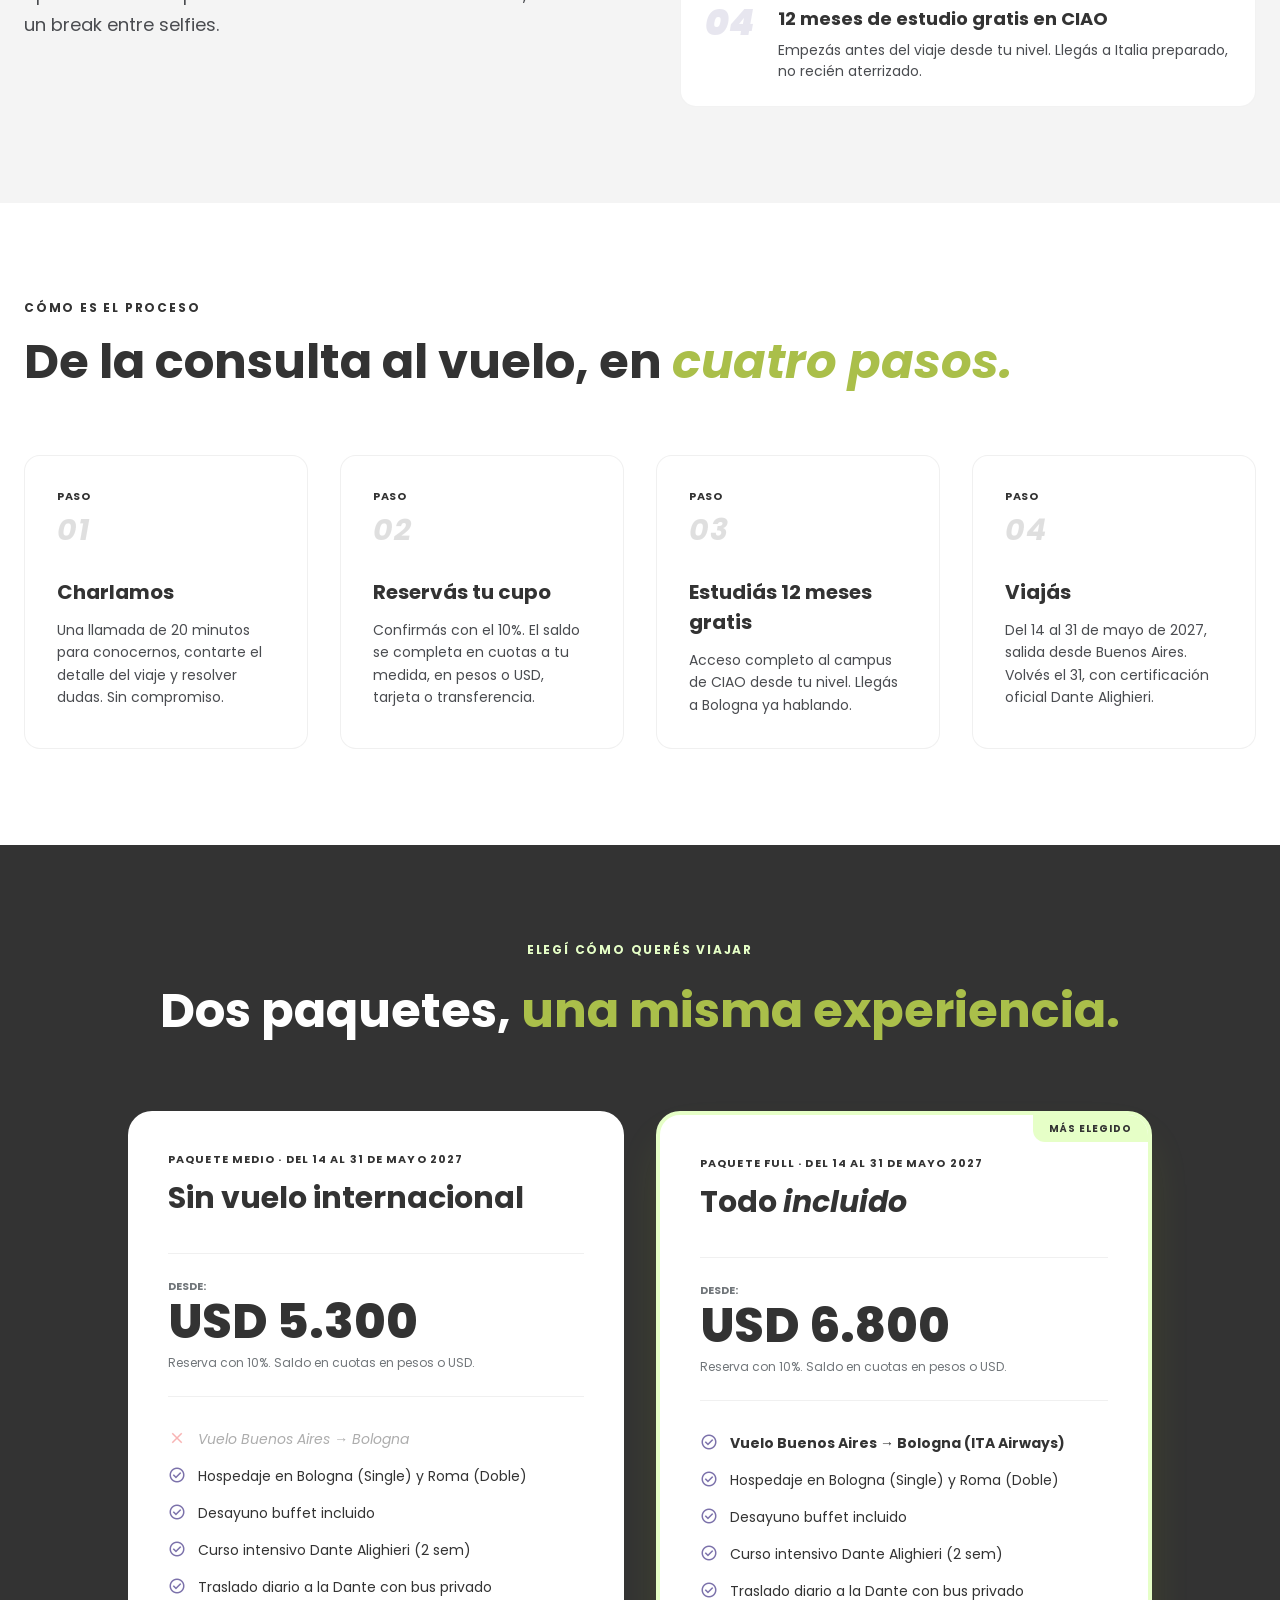
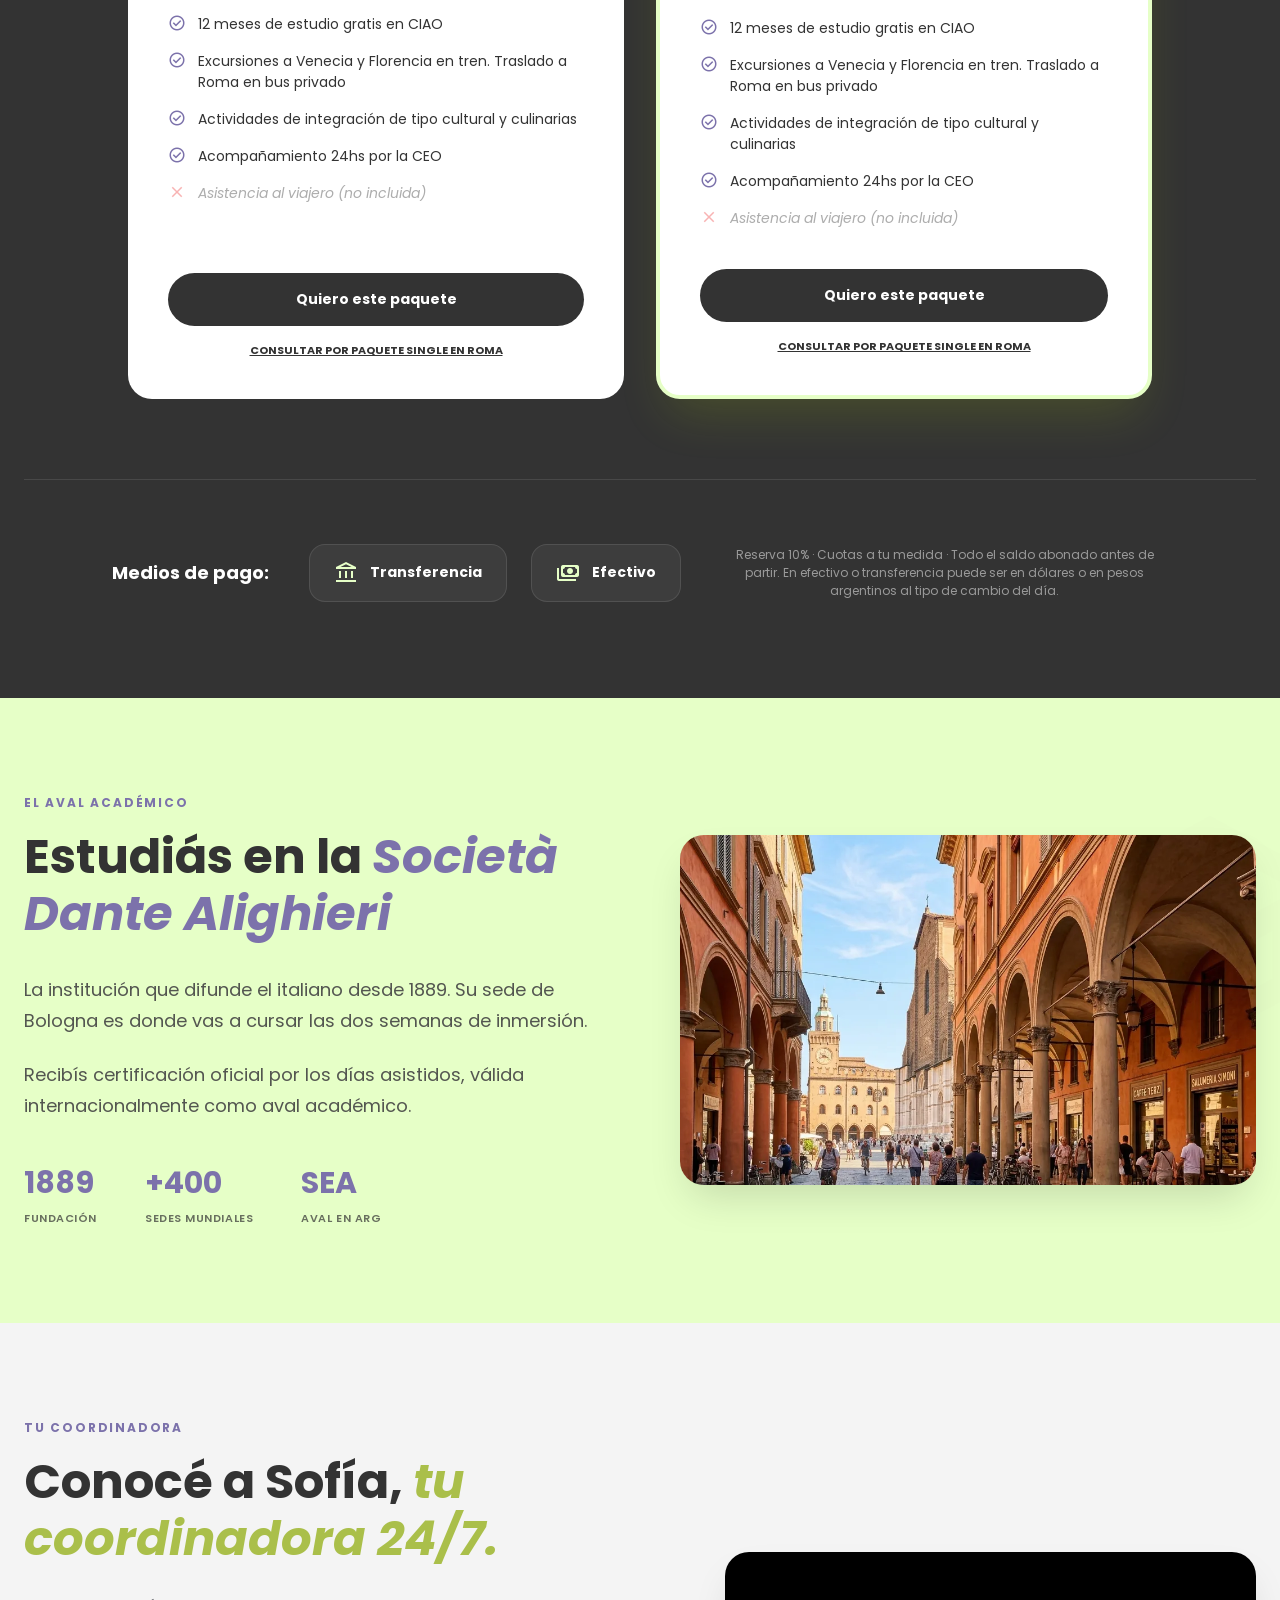
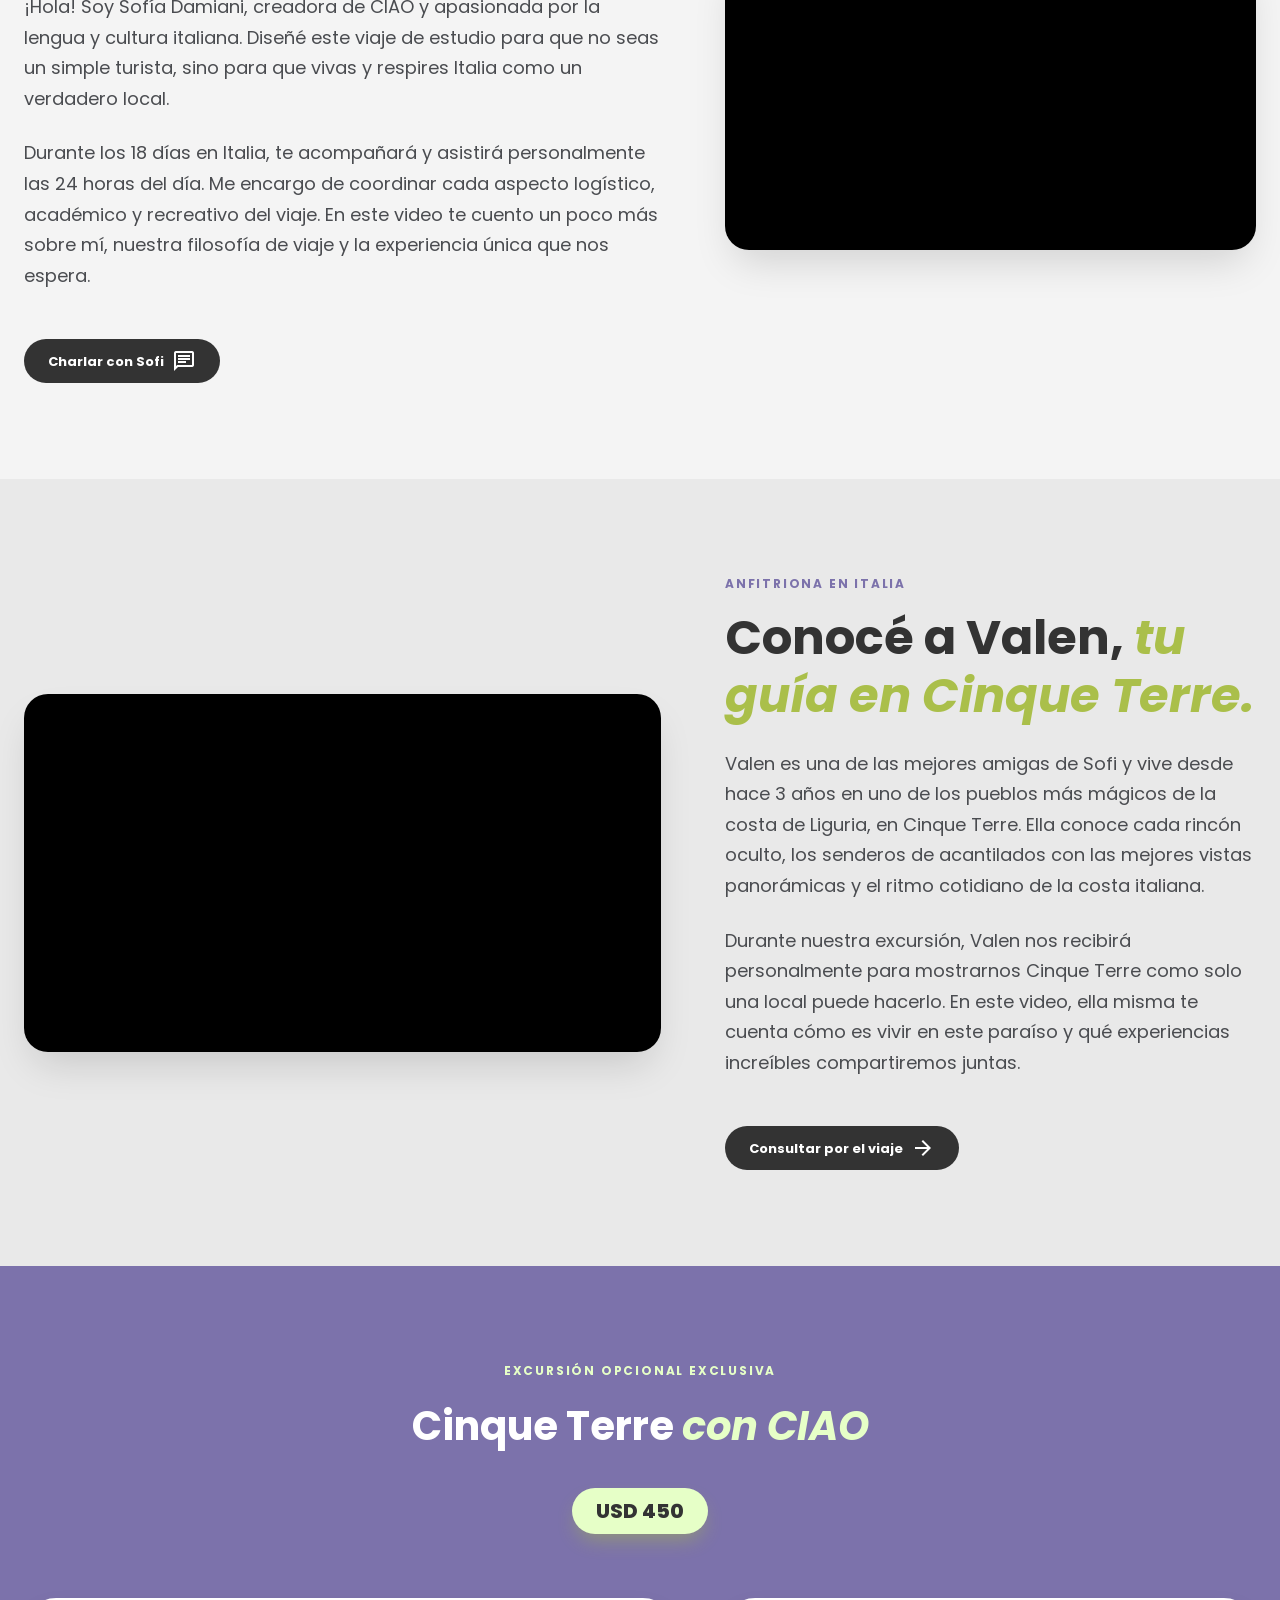
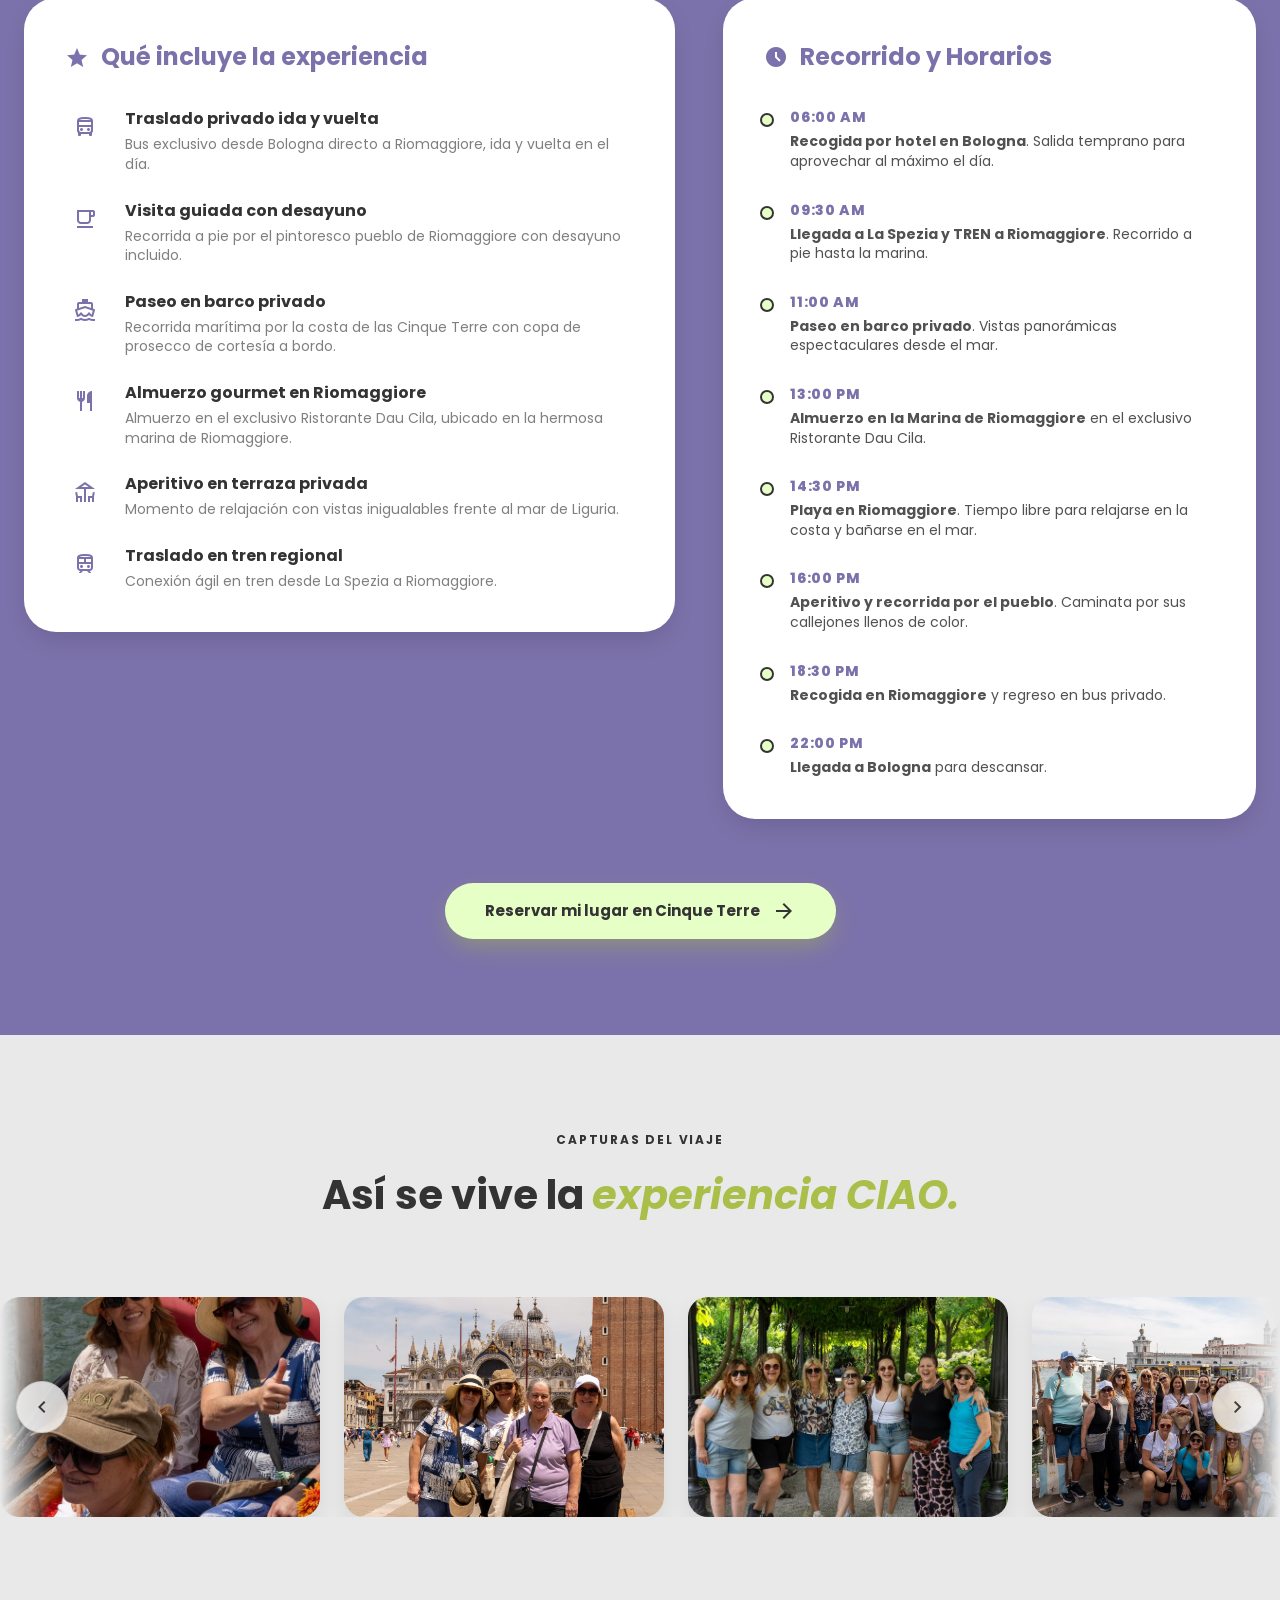
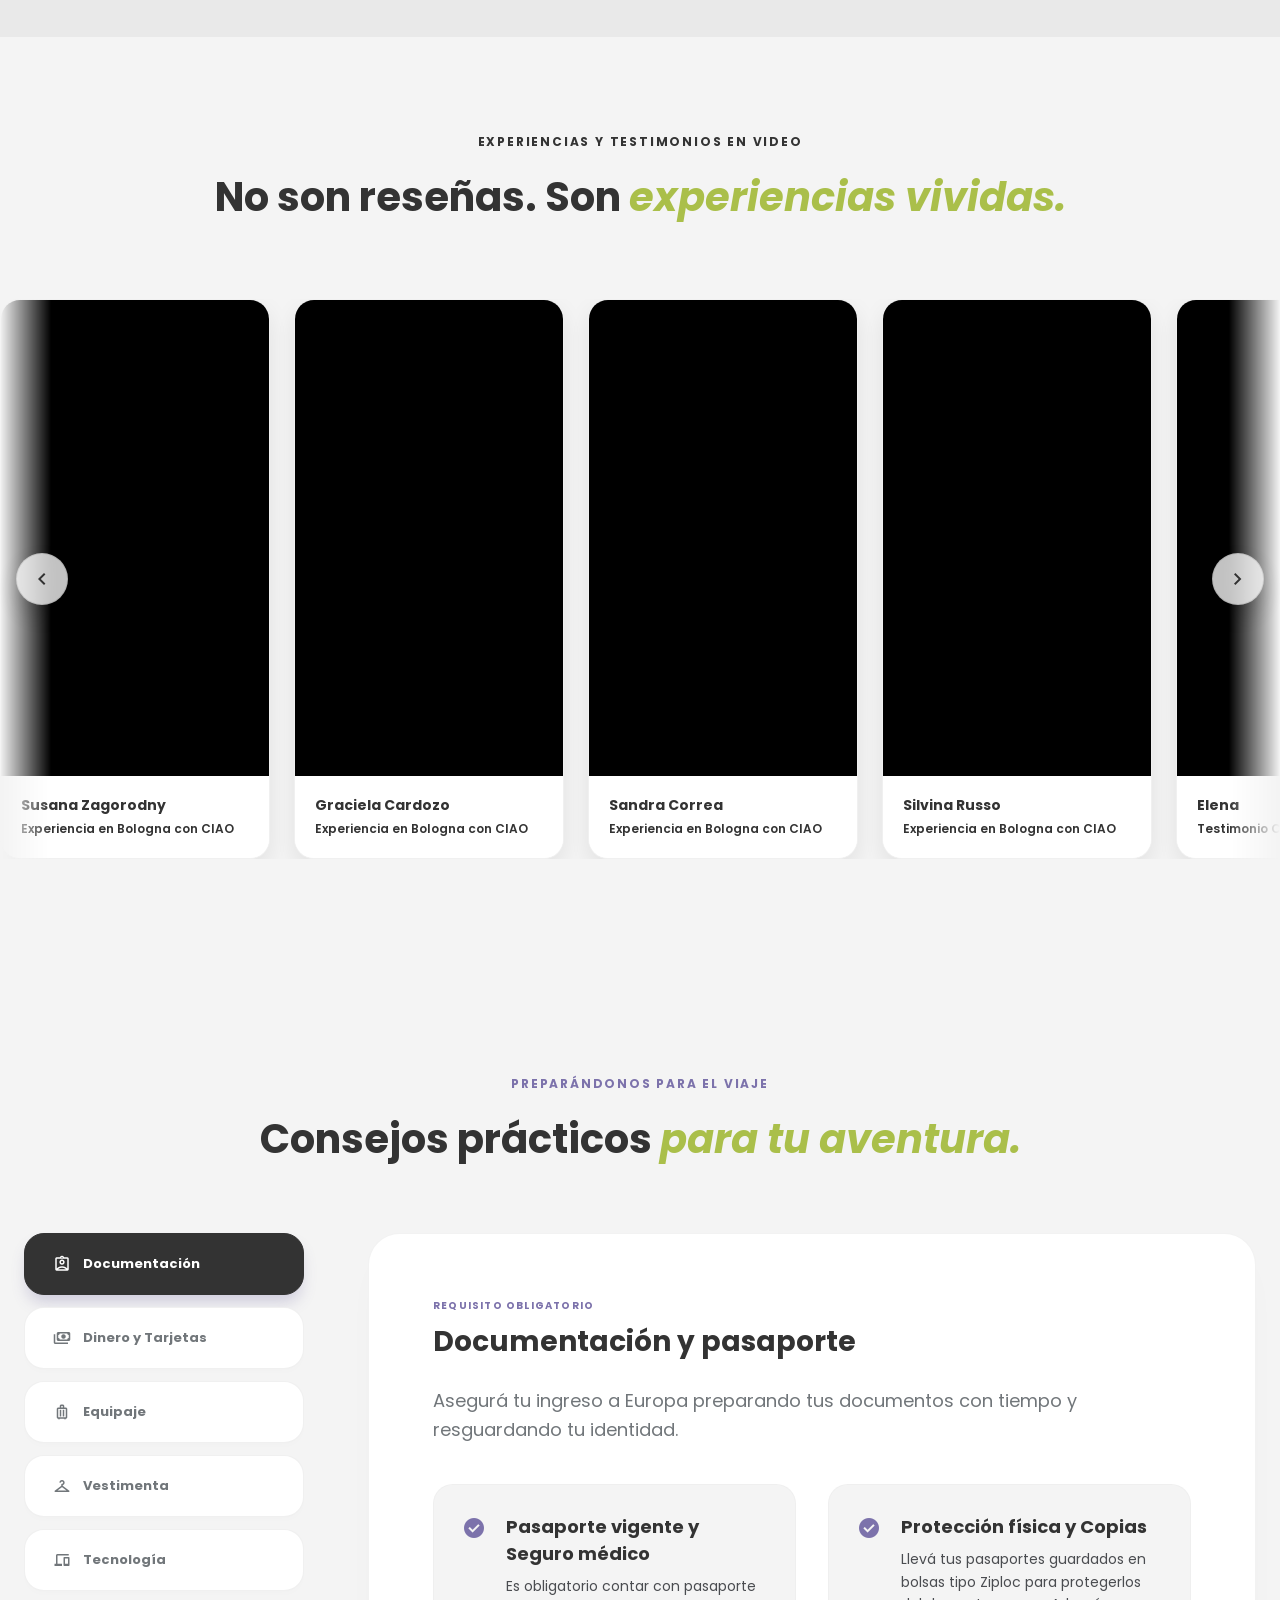
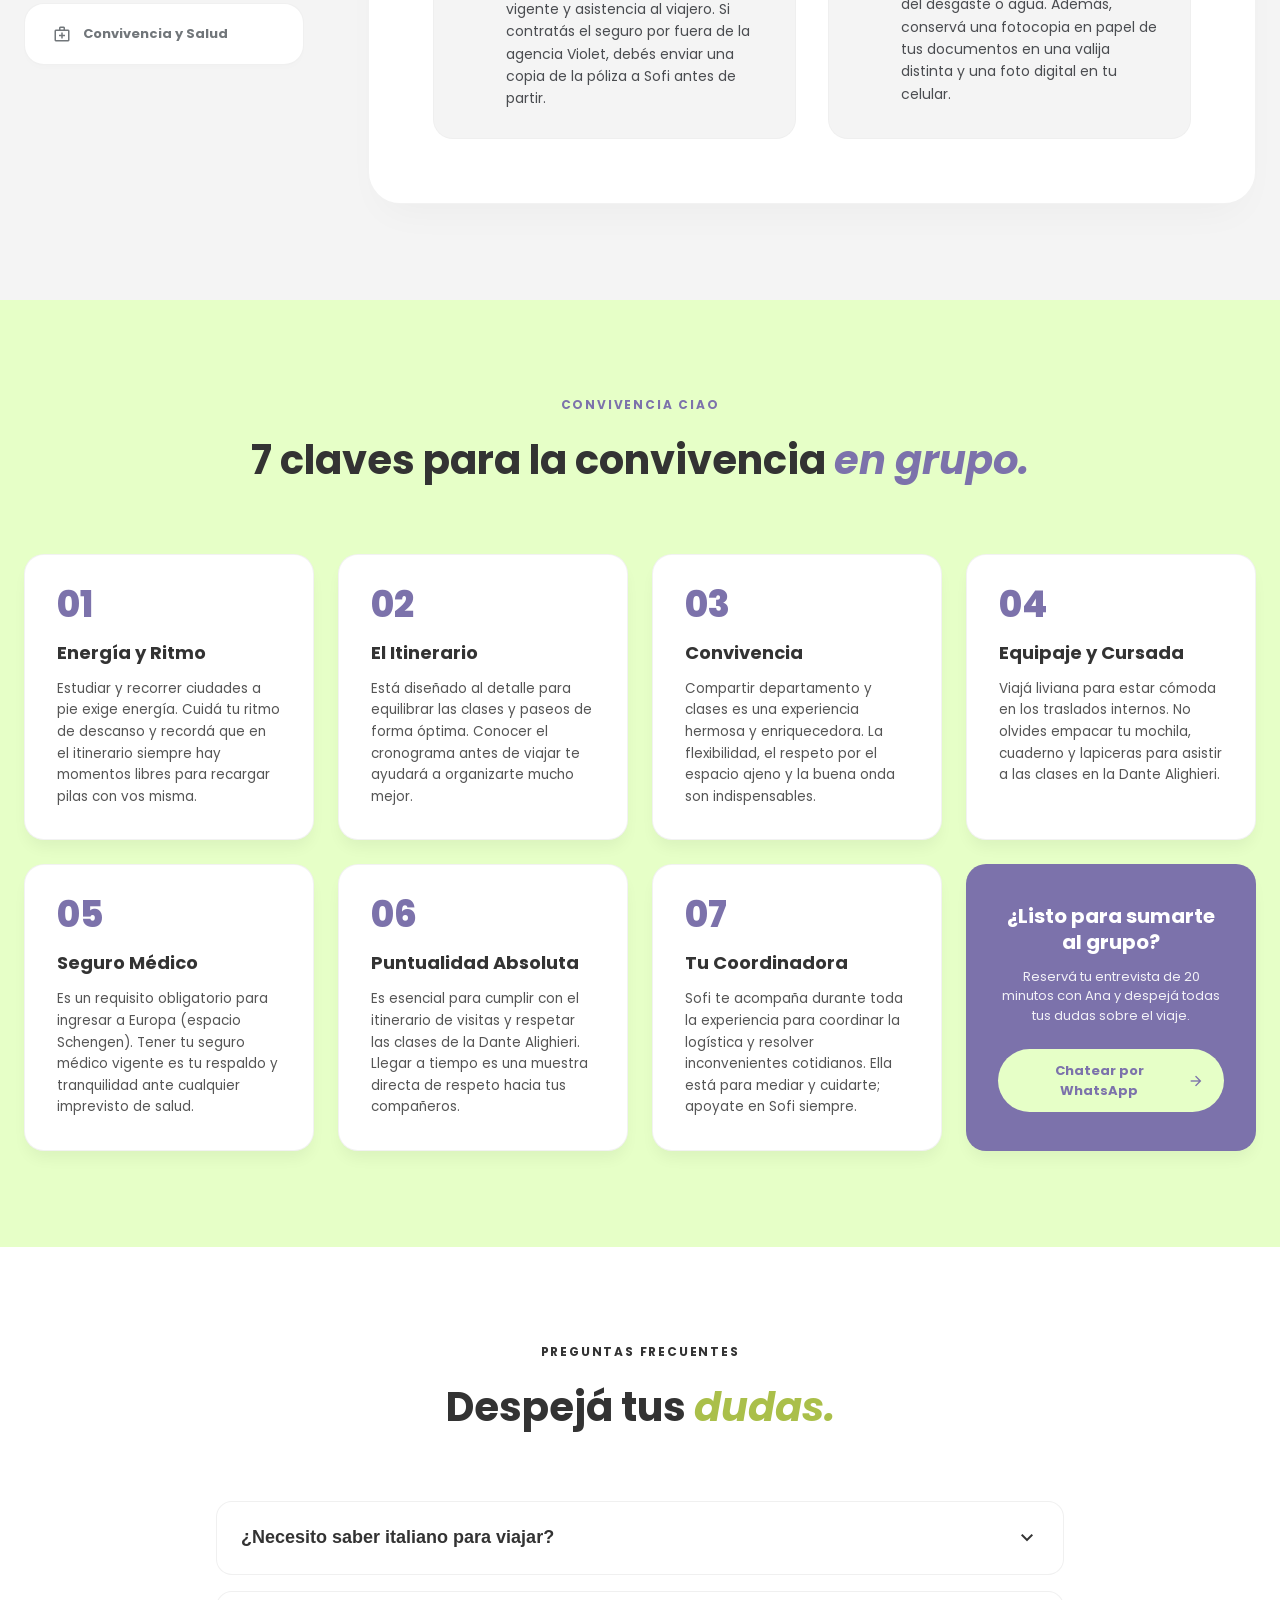
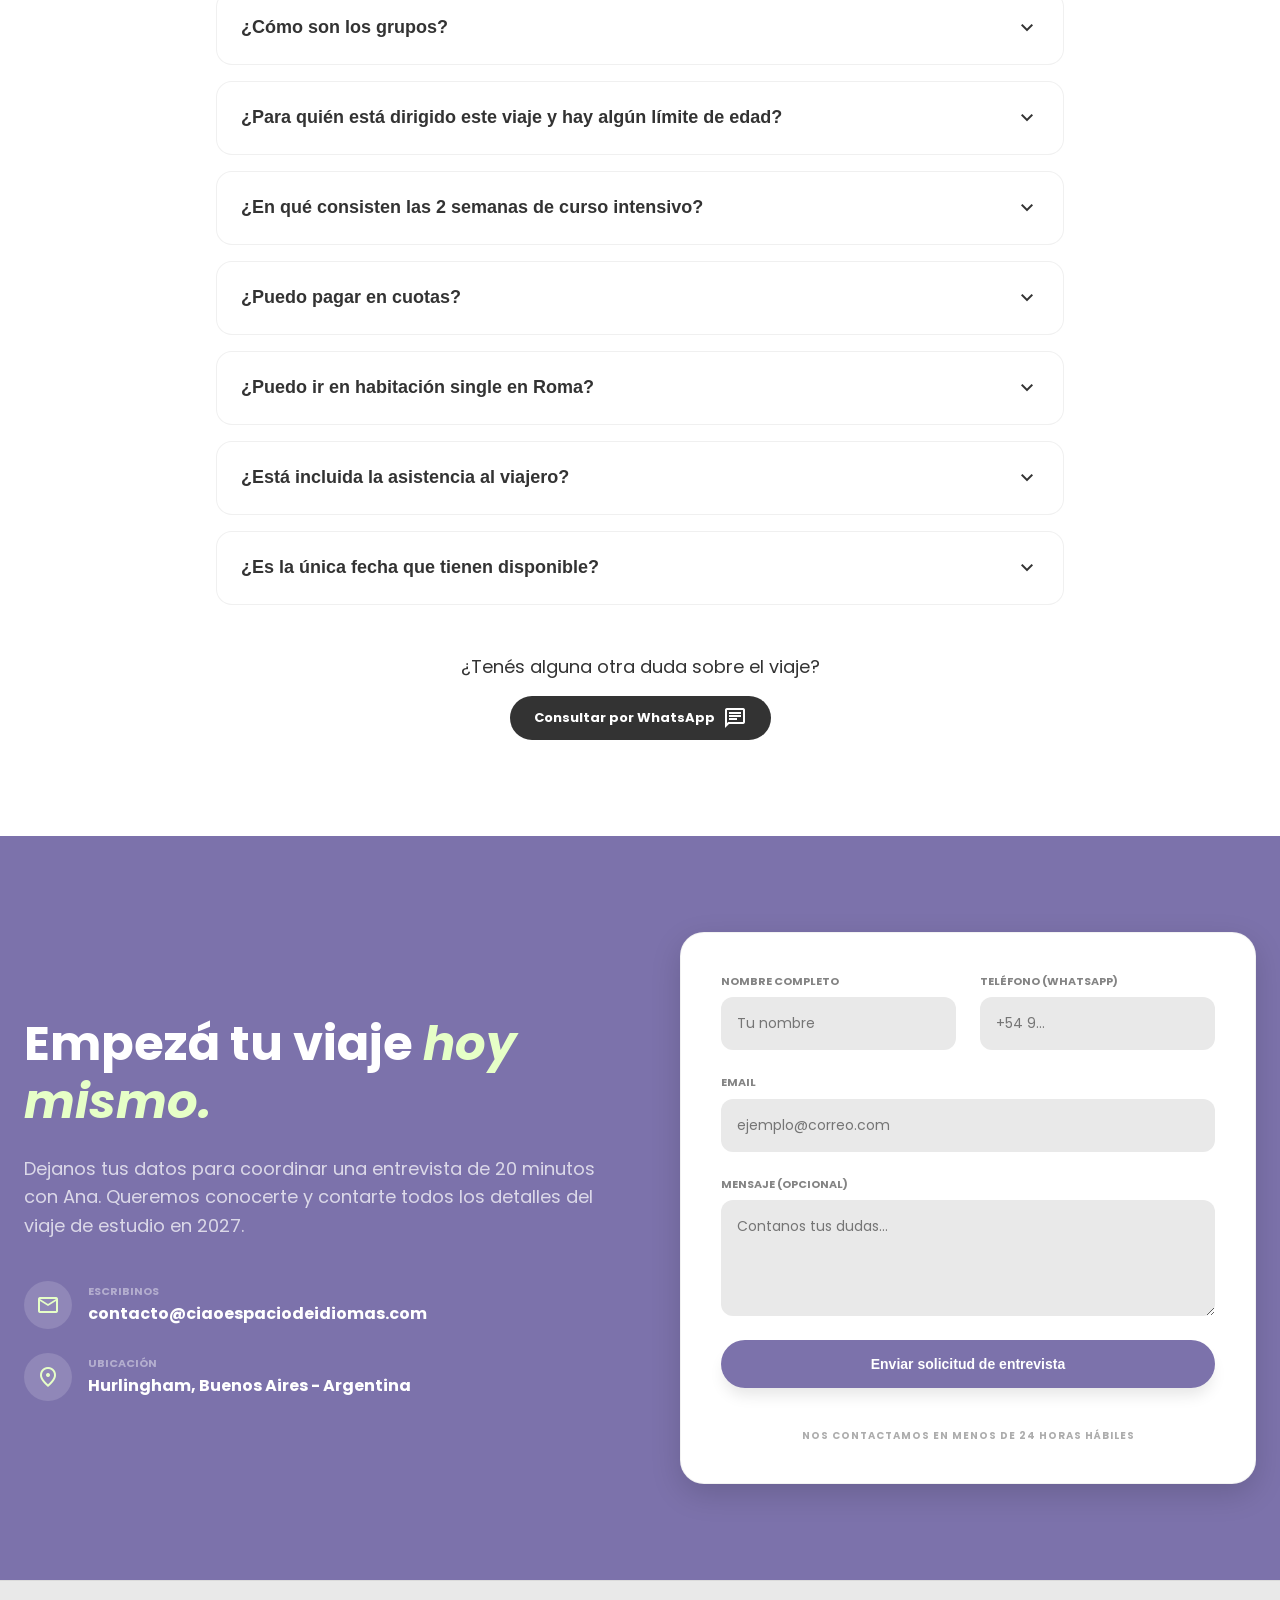
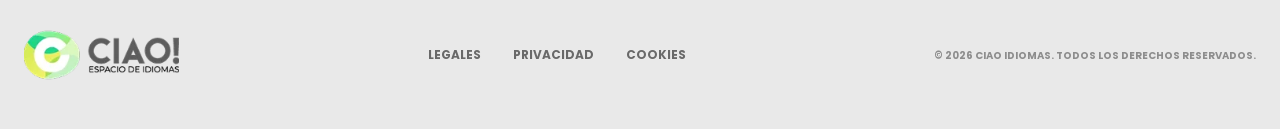
==== commit 9571adb0: "fix: add light gray background to Valen section to break up white space The Sofi and Valen sections " ====
--- a/index.html
+++ b/index.html
@@ -66,6 +66,9 @@
       padding: 6rem 0;
       background-color: var(--surface-container-low);
     }
+    .founder-section--alt {
+      background-color: var(--surface);
+    }
     .founder-grid {
       display: grid;
       grid-template-columns: 1fr;
@@ -913,7 +916,7 @@
       </div>
       <div class="nav-links">
         <a class="nav-link" href="#paquetes">Paquetes</a>
-        <a class="nav-link" href="https://drive.google.com/file/d/1gr_wHF7RYSNdDwmaf9zJ8dQpG3RRLgwN/view" target="_blank" rel="noopener noreferrer">Itinerario</a>
+        <a class="nav-link" href="https://drive.google.com/file/d/10x4L_3n4I4Bx2_IHjx6QWAuJn2alhmcA/view" target="_blank" rel="noopener noreferrer">Itinerario</a>
         <a class="nav-link" href="#testimonios">Testimonios</a>
         <a class="nav-link" href="#consejos">Consejos</a>
         <a class="nav-link" href="#faq">Preguntas</a>
@@ -943,7 +946,7 @@
             <a class="btn-hero-primary cta-hover" href="https://wa.me/5491124081777" target="_blank" rel="noopener noreferrer">
               Reservar mi entrevista <span class="material-symbols-outlined">arrow_forward</span>
             </a>
-            <a class="btn-hero-secondary" href="https://drive.google.com/file/d/1gr_wHF7RYSNdDwmaf9zJ8dQpG3RRLgwN/view" target="_blank" rel="noopener noreferrer">Ver itinerario</a>
+            <a class="btn-hero-secondary" href="https://drive.google.com/file/d/10x4L_3n4I4Bx2_IHjx6QWAuJn2alhmcA/view" target="_blank" rel="noopener noreferrer">Ver itinerario</a>
           </div>
           <div class="hero-badges">
             <div class="hero-badge">
@@ -1258,7 +1261,7 @@
     </section>
 
     <!-- Valen Section (Anfitriona en Cinque Terre) -->
-    <section class="founder-section reveal" style="background-color: var(--background); border-top: 1px solid rgba(0,0,0,0.03);">
+    <section class="founder-section founder-section--alt reveal">
       <div class="founder-grid container">
         <div class="founder-video-wrapper">
           <iframe src="https://www.youtube.com/embed/9WkOUGNI-QI?rel=0&playsinline=1&start=4" 
@@ -1471,52 +1474,135 @@
         </div>
       </div>
 
-      <div class="container">
-        <div class="shorts-grid">
-          <!-- Short 1: Susana Zagorodny -->
-          <div class="short-card">
-            <div class="short-iframe-wrapper">
-              <iframe src="https://www.youtube.com/embed/z46ete1jMnw?rel=0&playsinline=1" title="Susana Zagorodny nos cuenta su experiencia viajando con CIAO a Bologna" allow="accelerometer; autoplay; clipboard-write; encrypted-media; gyroscope; picture-in-picture" allowfullscreen loading="lazy"></iframe>
-            </div>
-            <div class="short-card-info">
-              <h4 class="short-card-title">Susana Zagorodny</h4>
-              <p class="short-card-channel">Experiencia en Bologna con CIAO</p>
-            </div>
-          </div>
-
-          <!-- Short 2: Graciela Cardozo -->
-          <div class="short-card">
-            <div class="short-iframe-wrapper">
-              <iframe src="https://www.youtube.com/embed/gWr0ZGtC7RE?rel=0&playsinline=1" title="Graciela Cardozo nos cuenta su experiencia viajando con CIAO a Bologna" allow="accelerometer; autoplay; clipboard-write; encrypted-media; gyroscope; picture-in-picture" allowfullscreen loading="lazy"></iframe>
-            </div>
-            <div class="short-card-info">
-              <h4 class="short-card-title">Graciela Cardozo</h4>
-              <p class="short-card-channel">Experiencia en Bologna con CIAO</p>
-            </div>
-          </div>
-
-          <!-- Short 3: Sandra Correa -->
-          <div class="short-card">
-            <div class="short-iframe-wrapper">
-              <iframe src="https://www.youtube.com/embed/ZEEvinVCF-c?rel=0&playsinline=1" title="Sandra Correa nos cuenta su experiencia viajando con CIAO a Bologna" allow="accelerometer; autoplay; clipboard-write; encrypted-media; gyroscope; picture-in-picture" allowfullscreen loading="lazy"></iframe>
-            </div>
-            <div class="short-card-info">
-              <h4 class="short-card-title">Sandra Correa</h4>
-              <p class="short-card-channel">Experiencia en Bologna con CIAO</p>
-            </div>
-          </div>
-
-          <!-- Short 4: Silvina Russo -->
-          <div class="short-card">
-            <div class="short-iframe-wrapper">
-              <iframe src="https://www.youtube.com/embed/89EJBzaBufY?rel=0&playsinline=1&start=2" title="Silvina Russo nos cuenta su experiencia viajando con CIAO a Bologna" allow="accelerometer; autoplay; clipboard-write; encrypted-media; gyroscope; picture-in-picture" allowfullscreen loading="lazy"></iframe>
-            </div>
-            <div class="short-card-info">
-              <h4 class="short-card-title">Silvina Russo</h4>
-              <p class="short-card-channel">Experiencia en Bologna con CIAO</p>
-            </div>
-          </div>
-        </div>
+      <div class="infinite-carousel-container">
+        <button class="carousel-arrow carousel-prev" onclick="scrollCarousel('shorts-track', -300)" aria-label="Anterior">
+          <span class="material-symbols-outlined">chevron_left</span>
+        </button>
+
+        <div class="infinite-carousel-wrapper">
+          <div class="infinite-carousel-track shorts-track" id="shorts-track">
+            <!-- Short 1: Susana Zagorodny -->
+            <div class="short-card">
+              <div class="short-iframe-wrapper">
+                <iframe src="https://www.youtube.com/embed/z46ete1jMnw?rel=0&playsinline=1" title="Susana Zagorodny nos cuenta su experiencia viajando con CIAO a Bologna" allow="accelerometer; autoplay; clipboard-write; encrypted-media; gyroscope; picture-in-picture" allowfullscreen loading="lazy"></iframe>
+              </div>
+              <div class="short-card-info">
+                <h4 class="short-card-title">Susana Zagorodny</h4>
+                <p class="short-card-channel">Experiencia en Bologna con CIAO</p>
+              </div>
+            </div>
+            <!-- Short 2: Graciela Cardozo -->
+            <div class="short-card">
+              <div class="short-iframe-wrapper">
+                <iframe src="https://www.youtube.com/embed/gWr0ZGtC7RE?rel=0&playsinline=1" title="Graciela Cardozo nos cuenta su experiencia viajando con CIAO a Bologna" allow="accelerometer; autoplay; clipboard-write; encrypted-media; gyroscope; picture-in-picture" allowfullscreen loading="lazy"></iframe>
+              </div>
+              <div class="short-card-info">
+                <h4 class="short-card-title">Graciela Cardozo</h4>
+                <p class="short-card-channel">Experiencia en Bologna con CIAO</p>
+              </div>
+            </div>
+            <!-- Short 3: Sandra Correa -->
+            <div class="short-card">
+              <div class="short-iframe-wrapper">
+                <iframe src="https://www.youtube.com/embed/ZEEvinVCF-c?rel=0&playsinline=1" title="Sandra Correa nos cuenta su experiencia viajando con CIAO a Bologna" allow="accelerometer; autoplay; clipboard-write; encrypted-media; gyroscope; picture-in-picture" allowfullscreen loading="lazy"></iframe>
+              </div>
+              <div class="short-card-info">
+                <h4 class="short-card-title">Sandra Correa</h4>
+                <p class="short-card-channel">Experiencia en Bologna con CIAO</p>
+              </div>
+            </div>
+            <!-- Short 4: Silvina Russo -->
+            <div class="short-card">
+              <div class="short-iframe-wrapper">
+                <iframe src="https://www.youtube.com/embed/89EJBzaBufY?rel=0&playsinline=1&start=2" title="Silvina Russo nos cuenta su experiencia viajando con CIAO a Bologna" allow="accelerometer; autoplay; clipboard-write; encrypted-media; gyroscope; picture-in-picture" allowfullscreen loading="lazy"></iframe>
+              </div>
+              <div class="short-card-info">
+                <h4 class="short-card-title">Silvina Russo</h4>
+                <p class="short-card-channel">Experiencia en Bologna con CIAO</p>
+              </div>
+            </div>
+            <!-- Short 5: Elena -->
+            <div class="short-card">
+              <div class="short-iframe-wrapper">
+                <iframe src="https://www.youtube.com/embed/B7_SnZc1hfg?rel=0&playsinline=1" title="Testimonio de Elena estudiando con CIAO" allow="accelerometer; autoplay; clipboard-write; encrypted-media; gyroscope; picture-in-picture" allowfullscreen loading="lazy"></iframe>
+              </div>
+              <div class="short-card-info">
+                <h4 class="short-card-title">Elena</h4>
+                <p class="short-card-channel">Testimonio CIAO Idiomas</p>
+              </div>
+            </div>
+            <!-- Short 6: Micaela -->
+            <div class="short-card">
+              <div class="short-iframe-wrapper">
+                <iframe src="https://www.youtube.com/embed/53Rfj7ZbiDY?rel=0&playsinline=1" title="Testimonio de Micaela estudiando con CIAO" allow="accelerometer; autoplay; clipboard-write; encrypted-media; gyroscope; picture-in-picture" allowfullscreen loading="lazy"></iframe>
+              </div>
+              <div class="short-card-info">
+                <h4 class="short-card-title">Micaela</h4>
+                <p class="short-card-channel">Testimonio CIAO Idiomas</p>
+              </div>
+            </div>
+
+            <!-- Duplicated Set (6 Student Testimonials) for Seamless Loop -->
+            <div class="short-card">
+              <div class="short-iframe-wrapper">
+                <iframe src="https://www.youtube.com/embed/z46ete1jMnw?rel=0&playsinline=1" title="Susana Zagorodny nos cuenta su experiencia viajando con CIAO a Bologna" allow="accelerometer; autoplay; clipboard-write; encrypted-media; gyroscope; picture-in-picture" allowfullscreen loading="lazy"></iframe>
+              </div>
+              <div class="short-card-info">
+                <h4 class="short-card-title">Susana Zagorodny</h4>
+                <p class="short-card-channel">Experiencia en Bologna con CIAO</p>
+              </div>
+            </div>
+            <div class="short-card">
+              <div class="short-iframe-wrapper">
+                <iframe src="https://www.youtube.com/embed/gWr0ZGtC7RE?rel=0&playsinline=1" title="Graciela Cardozo nos cuenta su experiencia viajando con CIAO a Bologna" allow="accelerometer; autoplay; clipboard-write; encrypted-media; gyroscope; picture-in-picture" allowfullscreen loading="lazy"></iframe>
+              </div>
+              <div class="short-card-info">
+                <h4 class="short-card-title">Graciela Cardozo</h4>
+                <p class="short-card-channel">Experiencia en Bologna con CIAO</p>
+              </div>
+            </div>
+            <div class="short-card">
+              <div class="short-iframe-wrapper">
+                <iframe src="https://www.youtube.com/embed/ZEEvinVCF-c?rel=0&playsinline=1" title="Sandra Correa nos cuenta su experiencia viajando con CIAO a Bologna" allow="accelerometer; autoplay; clipboard-write; encrypted-media; gyroscope; picture-in-picture" allowfullscreen loading="lazy"></iframe>
+              </div>
+              <div class="short-card-info">
+                <h4 class="short-card-title">Sandra Correa</h4>
+                <p class="short-card-channel">Experiencia en Bologna con CIAO</p>
+              </div>
+            </div>
+            <div class="short-card">
+              <div class="short-iframe-wrapper">
+                <iframe src="https://www.youtube.com/embed/89EJBzaBufY?rel=0&playsinline=1&start=2" title="Silvina Russo nos cuenta su experiencia viajando con CIAO a Bologna" allow="accelerometer; autoplay; clipboard-write; encrypted-media; gyroscope; picture-in-picture" allowfullscreen loading="lazy"></iframe>
+              </div>
+              <div class="short-card-info">
+                <h4 class="short-card-title">Silvina Russo</h4>
+                <p class="short-card-channel">Experiencia en Bologna con CIAO</p>
+              </div>
+            </div>
+            <div class="short-card">
+              <div class="short-iframe-wrapper">
+                <iframe src="https://www.youtube.com/embed/B7_SnZc1hfg?rel=0&playsinline=1" title="Testimonio de Elena estudiando con CIAO" allow="accelerometer; autoplay; clipboard-write; encrypted-media; gyroscope; picture-in-picture" allowfullscreen loading="lazy"></iframe>
+              </div>
+              <div class="short-card-info">
+                <h4 class="short-card-title">Elena</h4>
+                <p class="short-card-channel">Testimonio CIAO Idiomas</p>
+              </div>
+            </div>
+            <div class="short-card">
+              <div class="short-iframe-wrapper">
+                <iframe src="https://www.youtube.com/embed/53Rfj7ZbiDY?rel=0&playsinline=1" title="Testimonio de Micaela estudiando con CIAO" allow="accelerometer; autoplay; clipboard-write; encrypted-media; gyroscope; picture-in-picture" allowfullscreen loading="lazy"></iframe>
+              </div>
+              <div class="short-card-info">
+                <h4 class="short-card-title">Micaela</h4>
+                <p class="short-card-channel">Testimonio CIAO Idiomas</p>
+              </div>
+            </div>
+          </div>
+        </div>
+
+        <button class="carousel-arrow carousel-next" onclick="scrollCarousel('shorts-track', 300)" aria-label="Siguiente">
+          <span class="material-symbols-outlined">chevron_right</span>
+        </button>
       </div>
     </section>
 
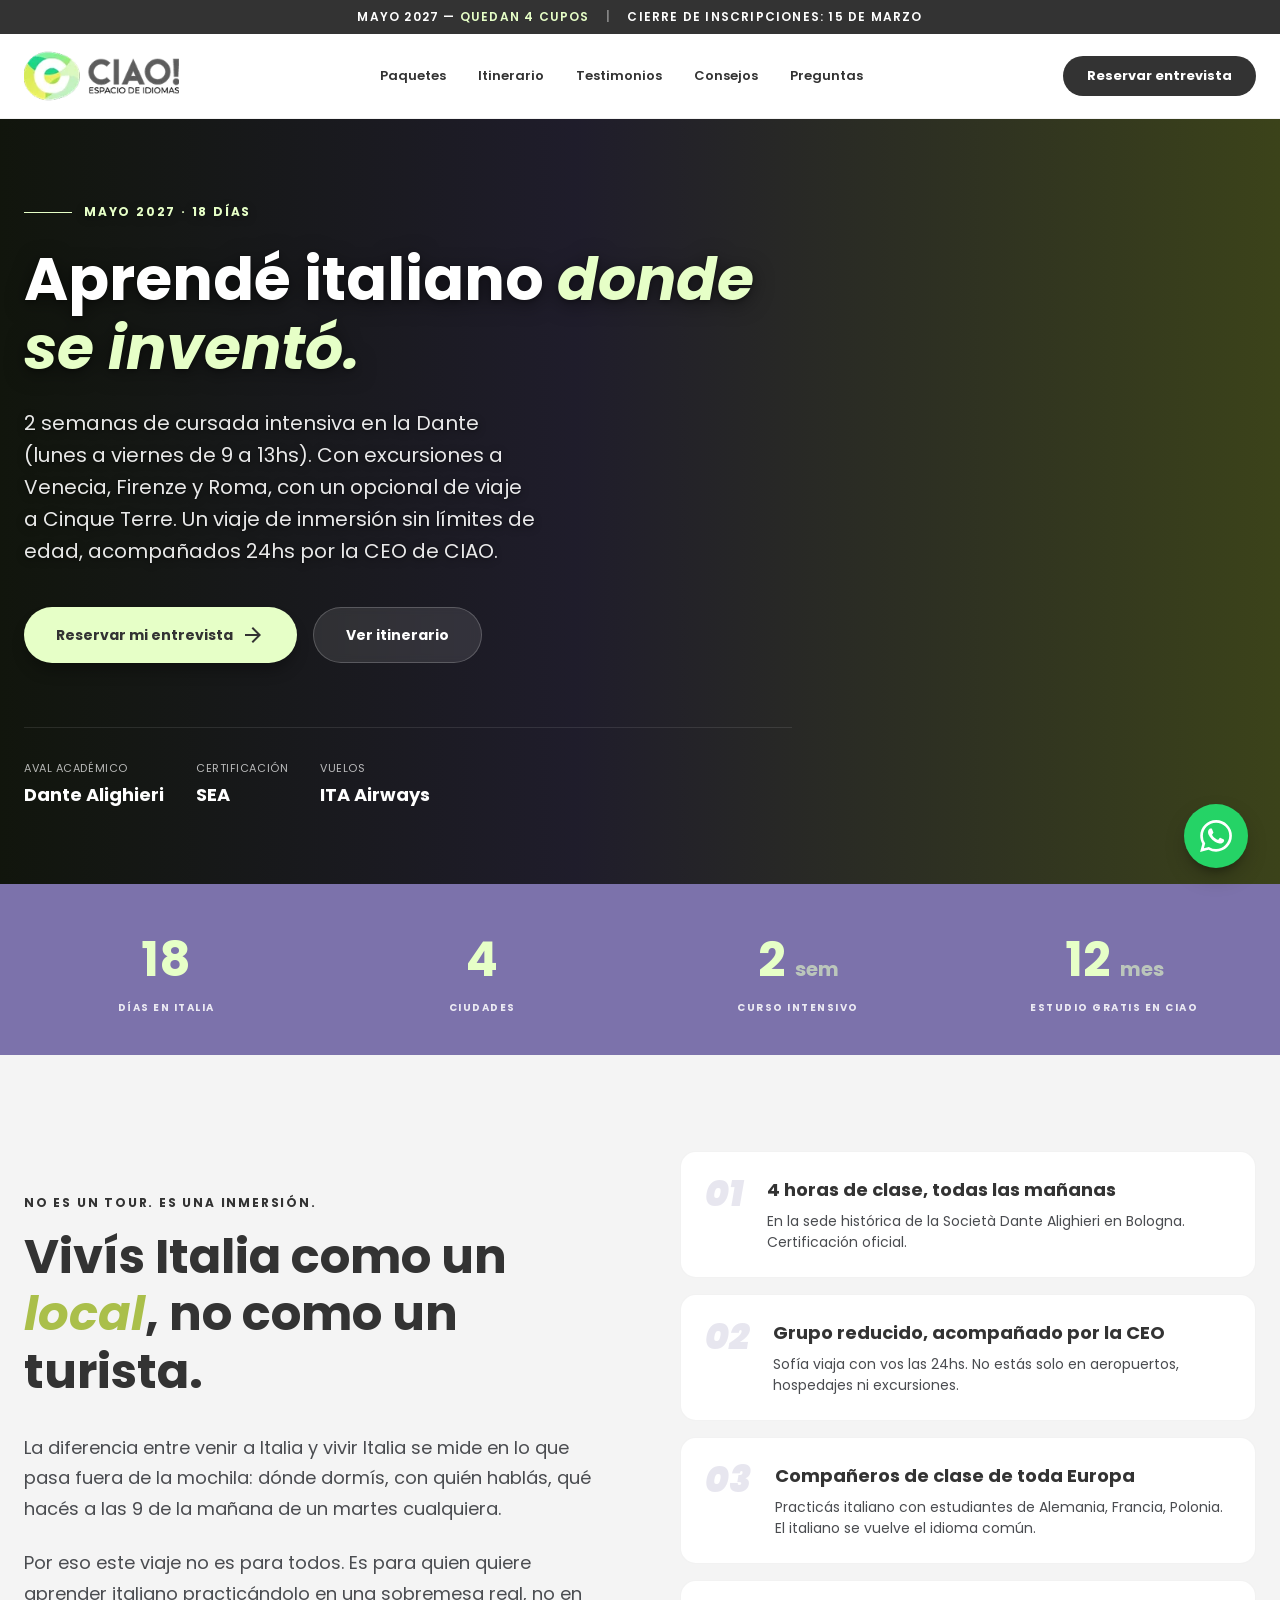
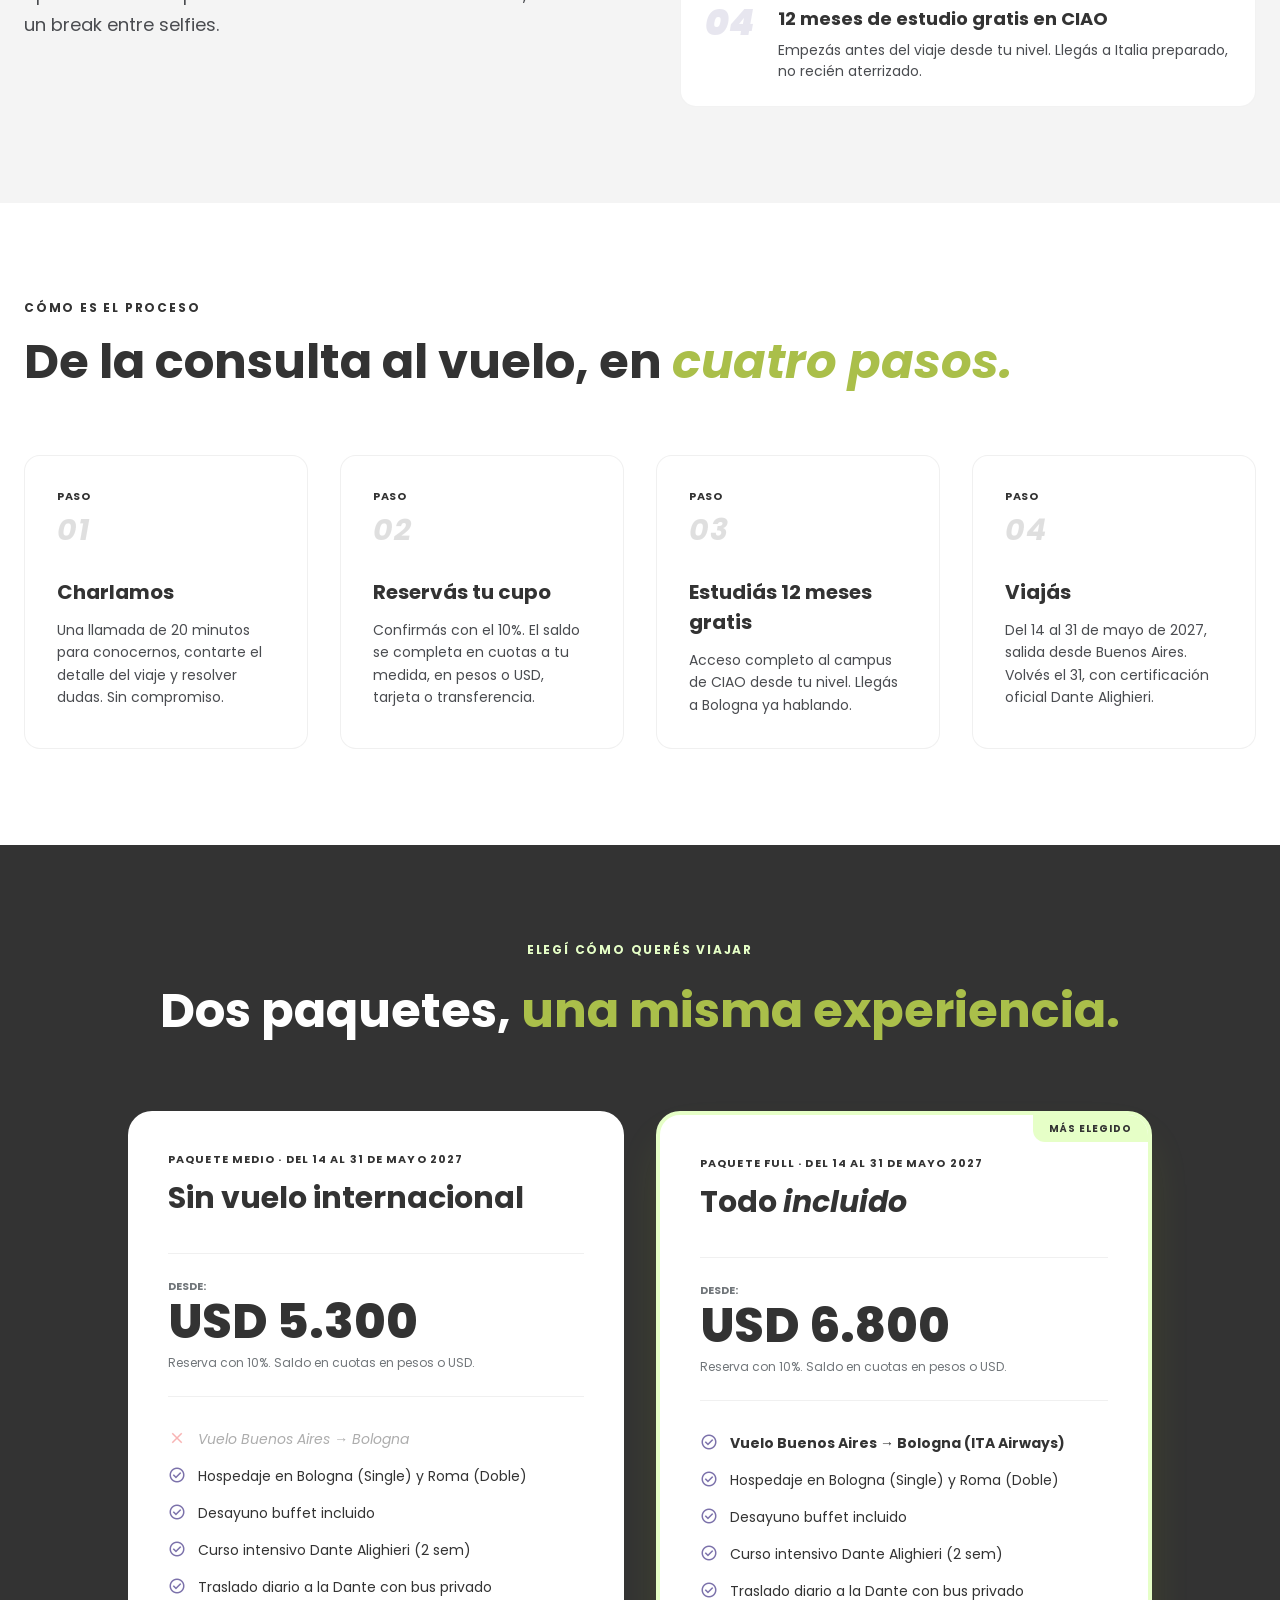
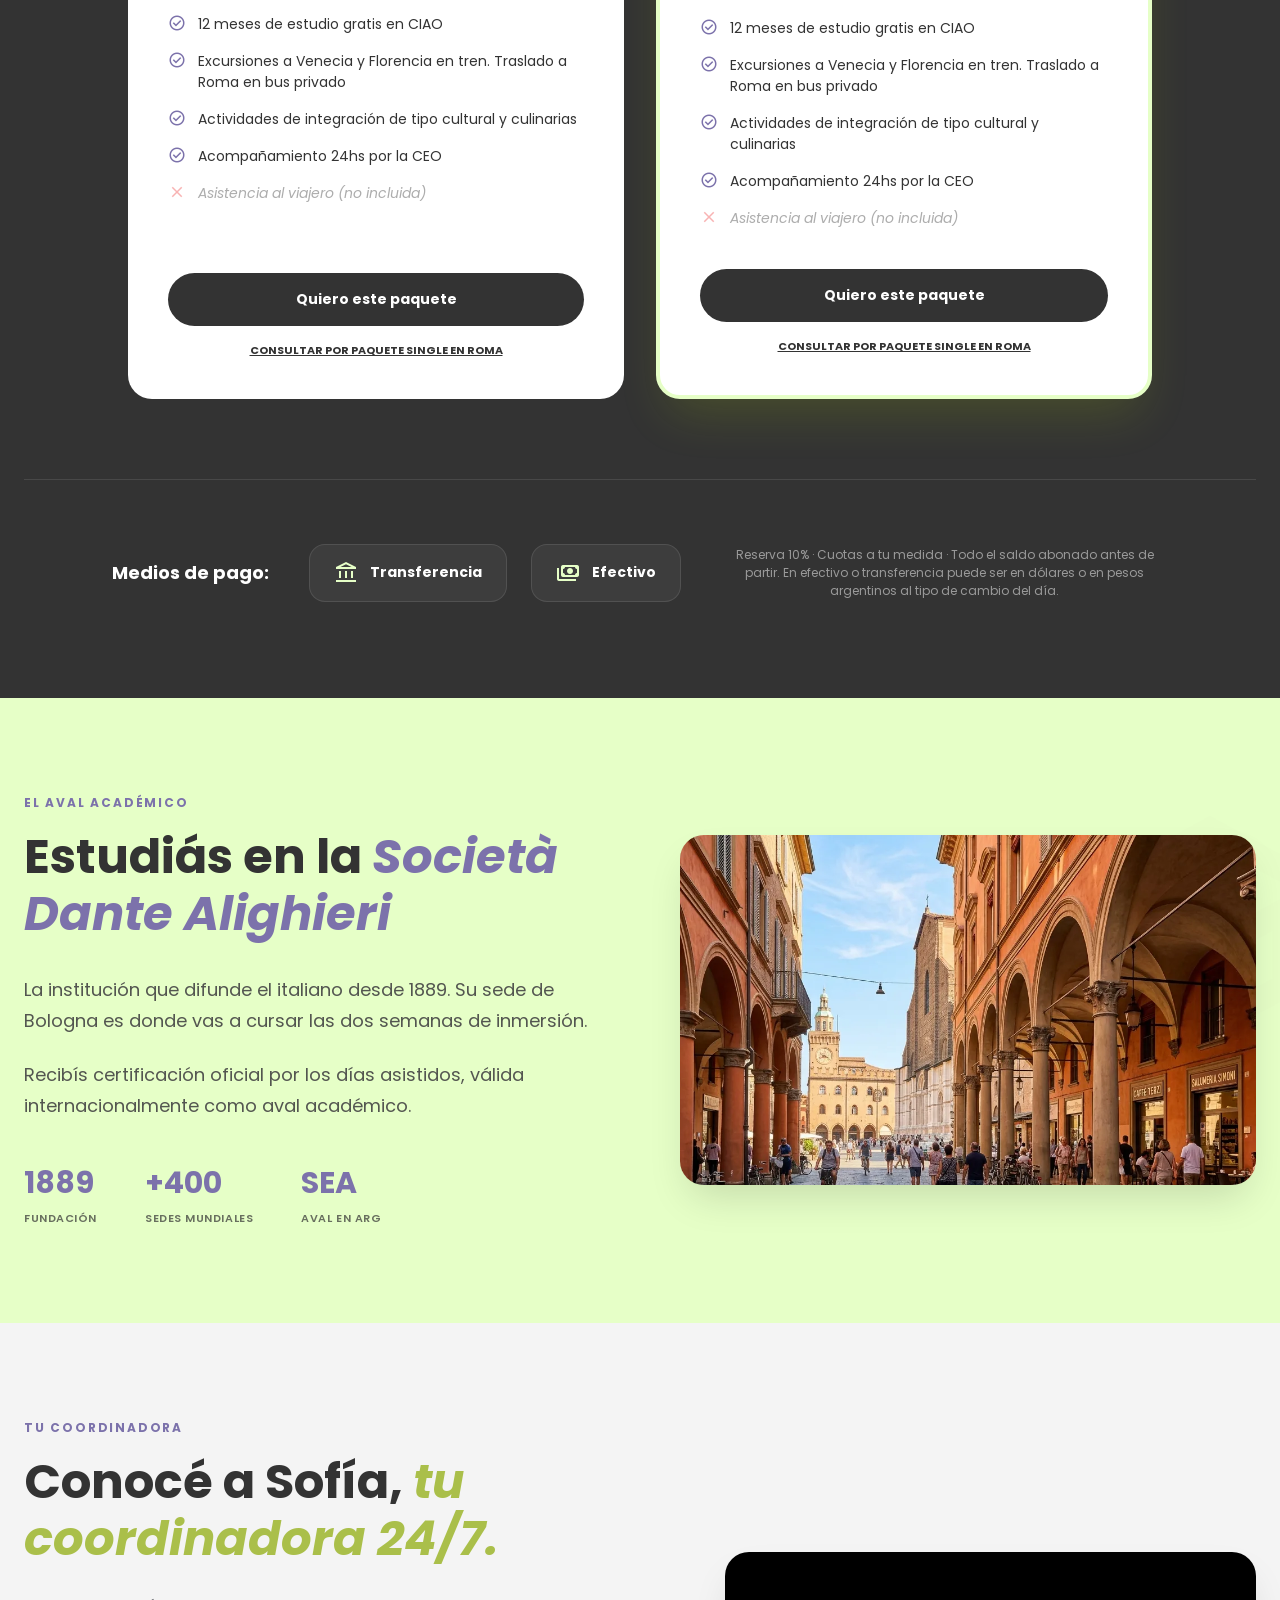
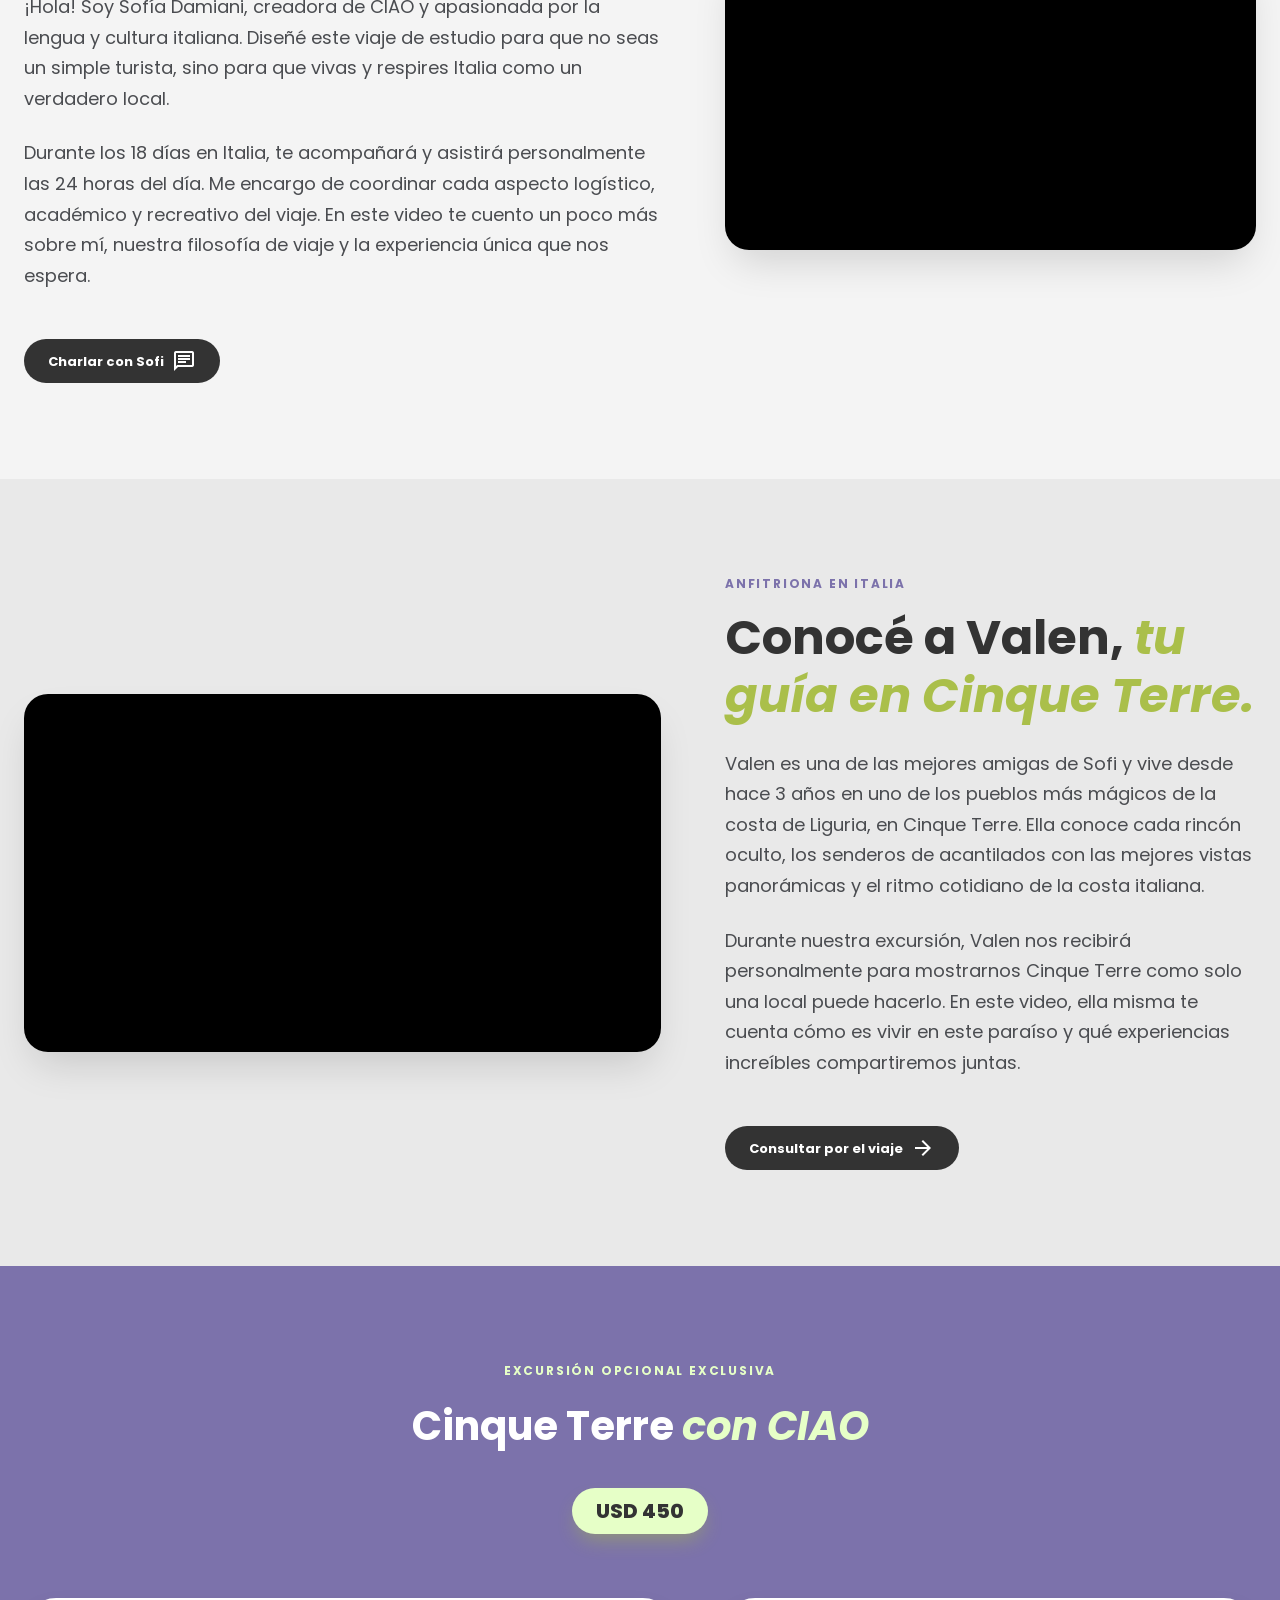
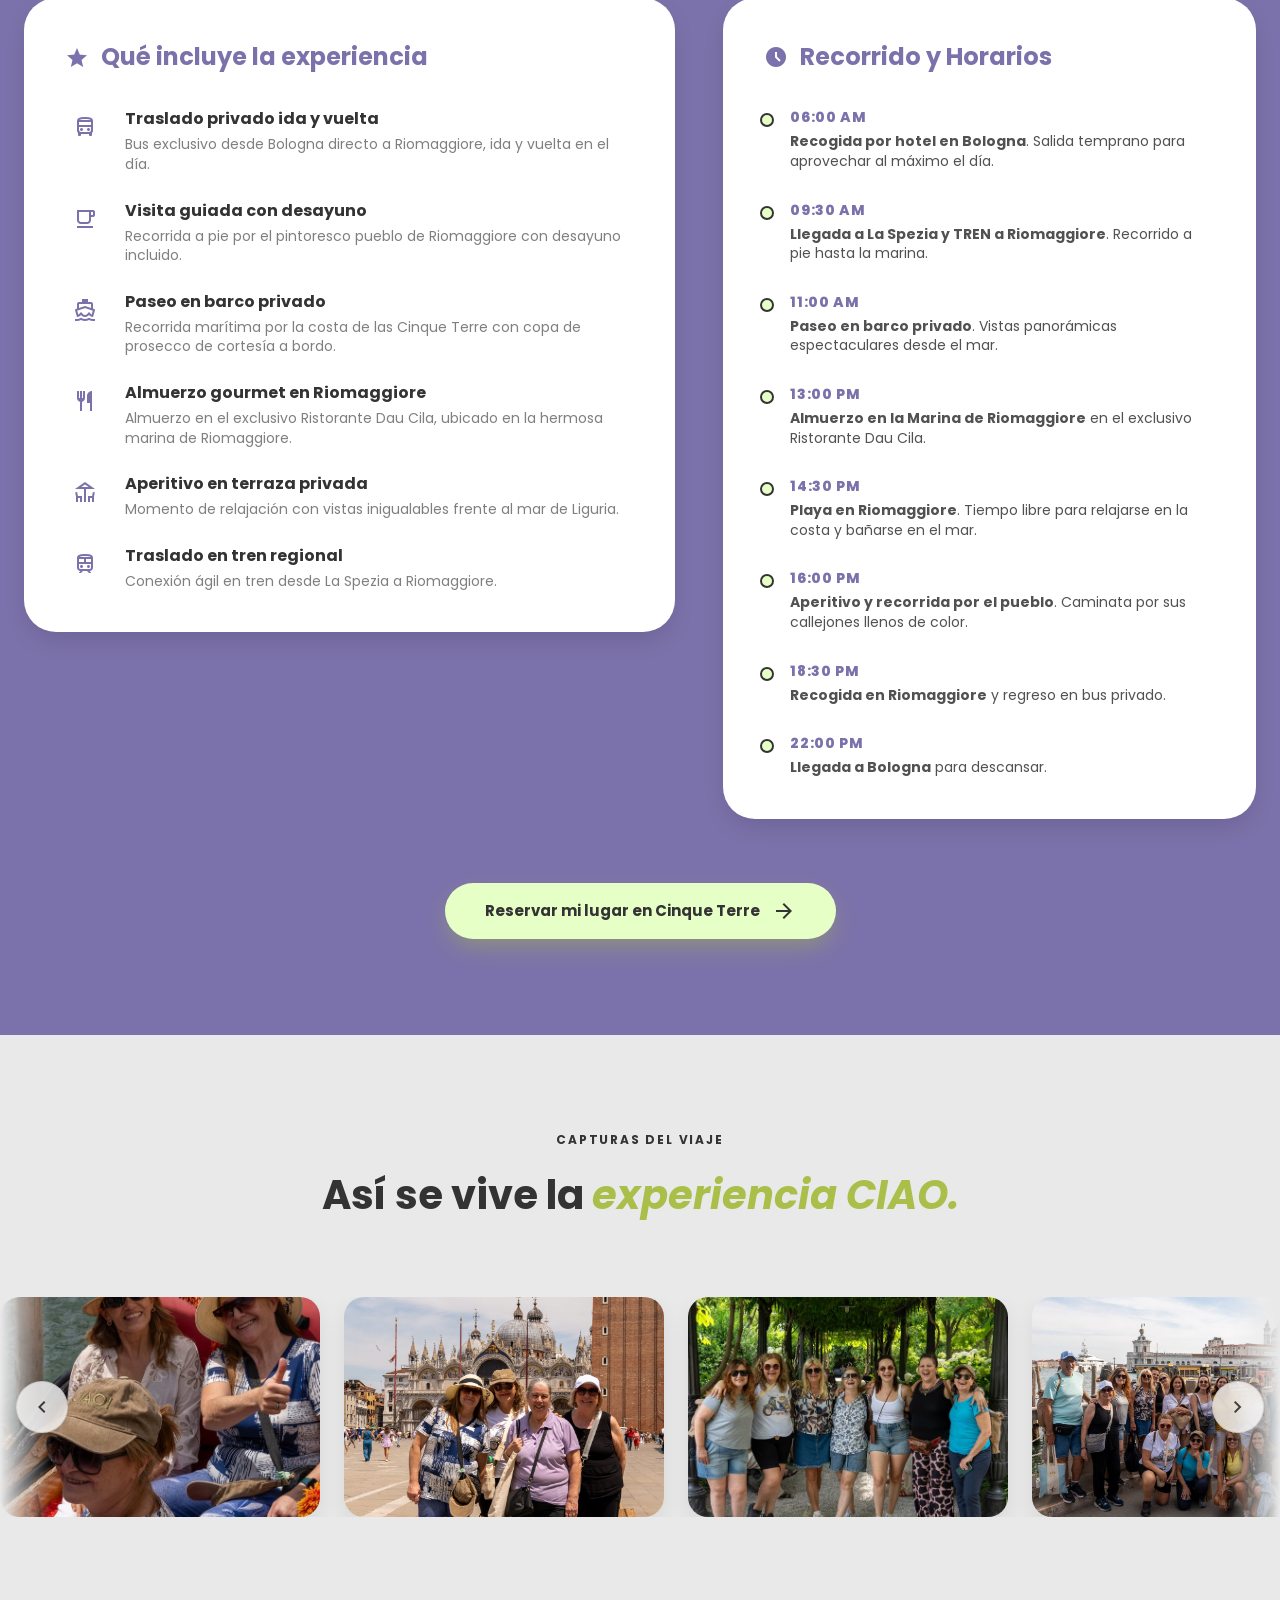
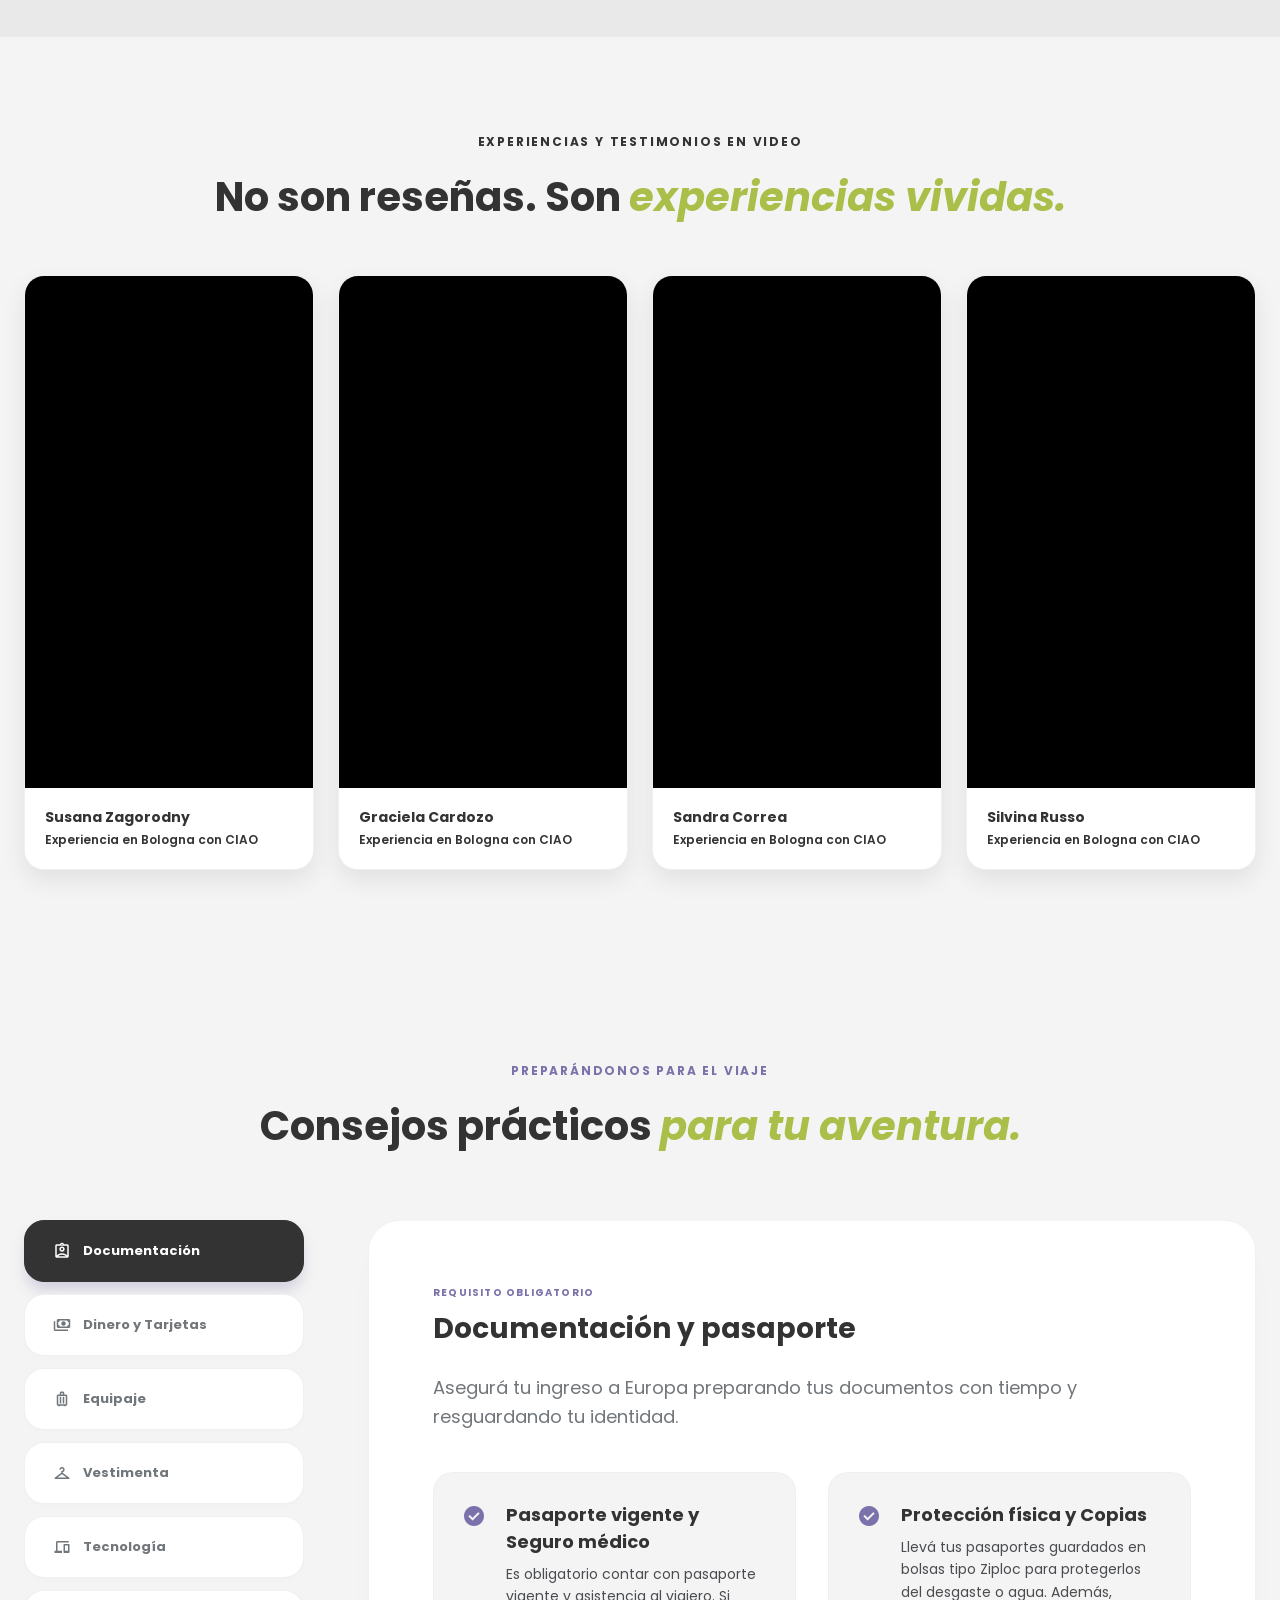
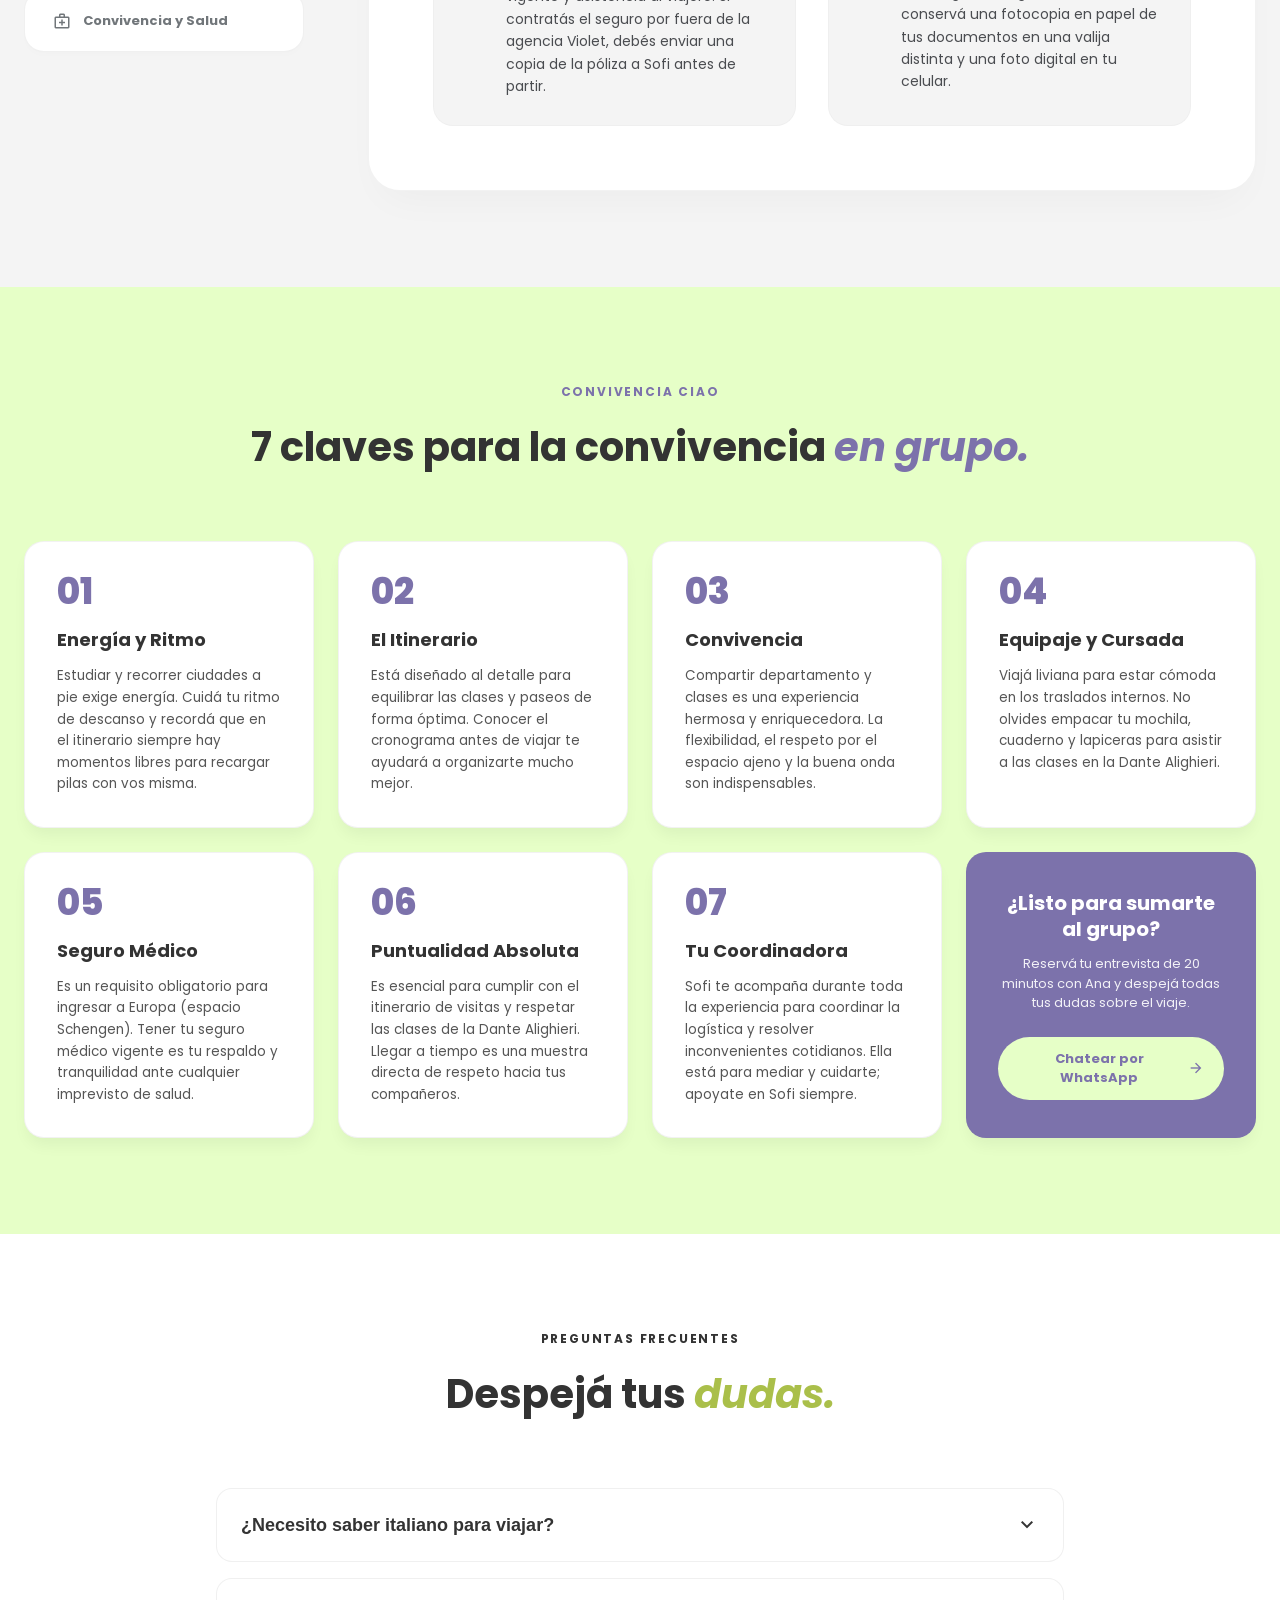
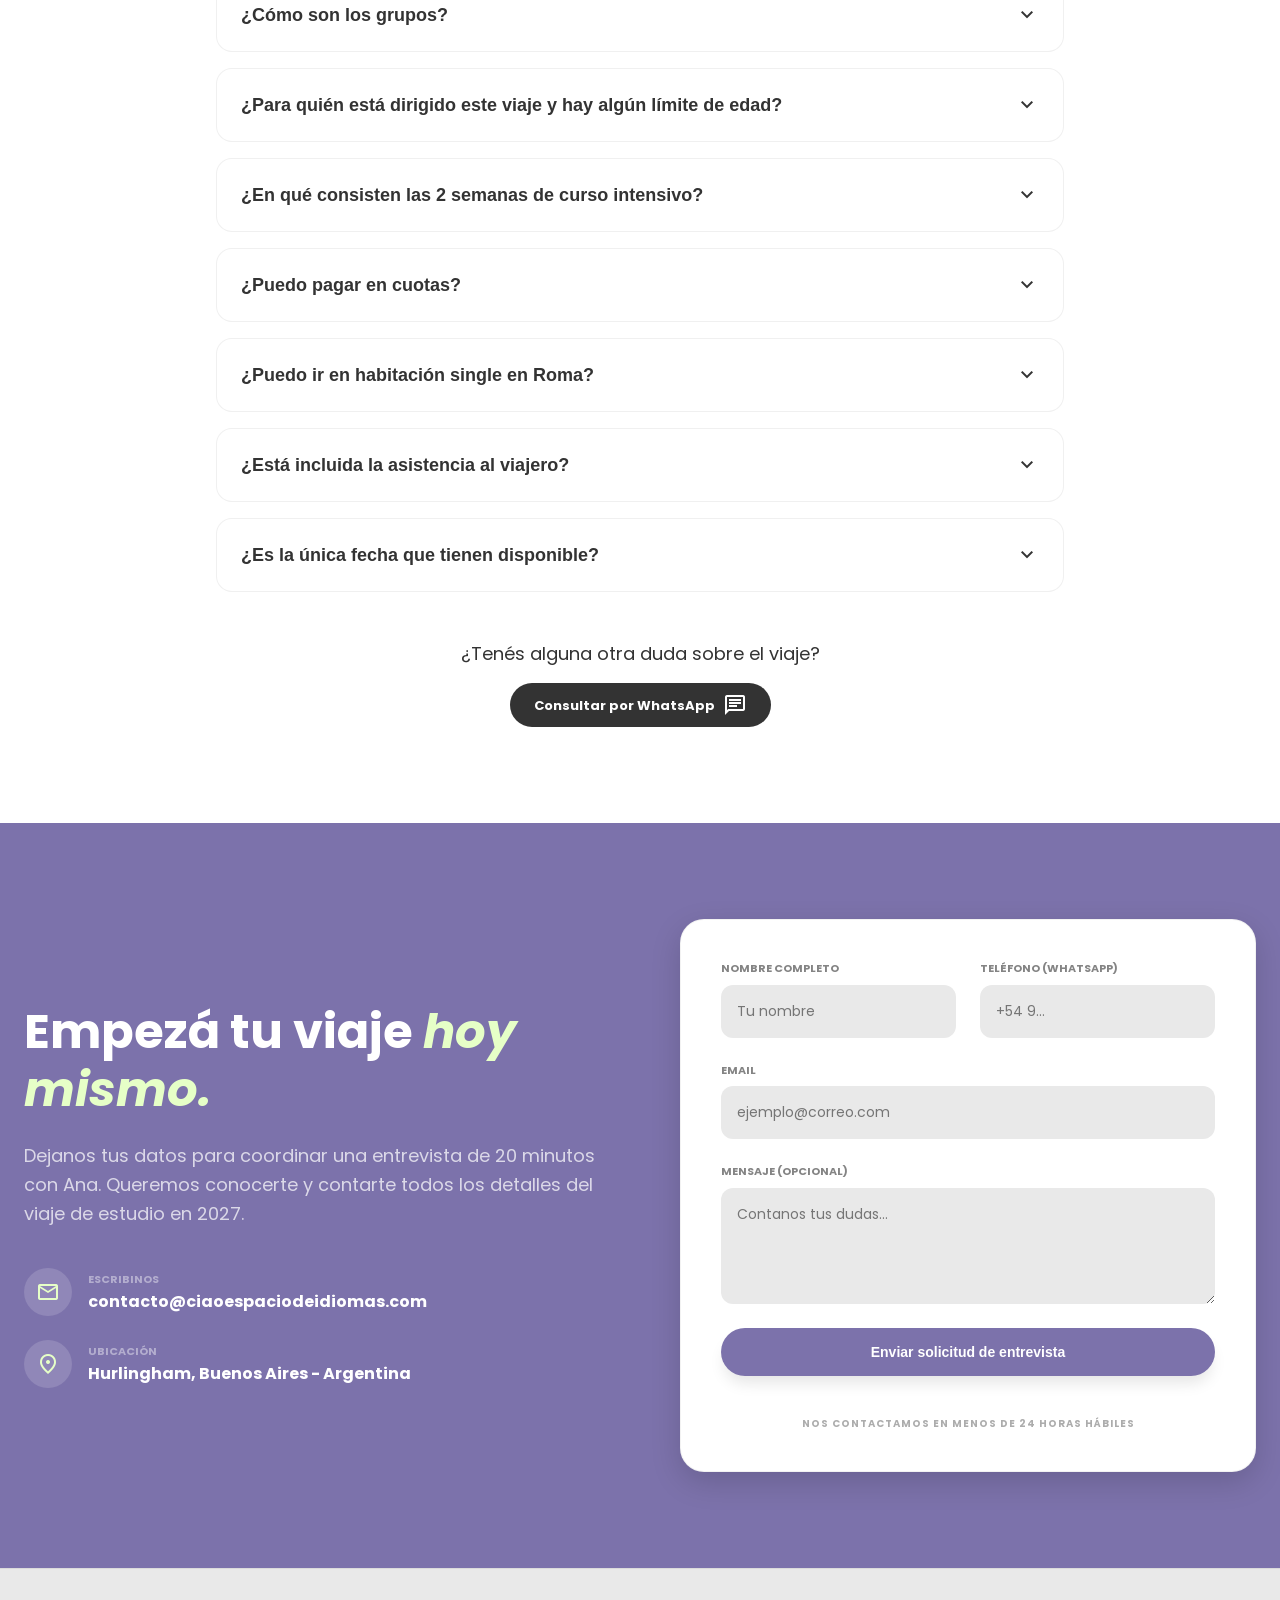
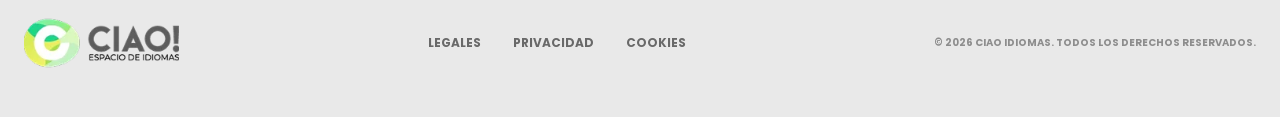
==== commit 8cc6efc0: "Merge branch 'master' of https://github.com/orbitalnestdev/ciao" ====
--- a/index.html
+++ b/index.html
@@ -916,7 +916,7 @@
       </div>
       <div class="nav-links">
         <a class="nav-link" href="#paquetes">Paquetes</a>
-        <a class="nav-link" href="https://drive.google.com/file/d/10x4L_3n4I4Bx2_IHjx6QWAuJn2alhmcA/view" target="_blank" rel="noopener noreferrer">Itinerario</a>
+        <a class="nav-link" href="https://drive.google.com/file/d/1gr_wHF7RYSNdDwmaf9zJ8dQpG3RRLgwN/view" target="_blank" rel="noopener noreferrer">Itinerario</a>
         <a class="nav-link" href="#testimonios">Testimonios</a>
         <a class="nav-link" href="#consejos">Consejos</a>
         <a class="nav-link" href="#faq">Preguntas</a>
@@ -946,7 +946,7 @@
             <a class="btn-hero-primary cta-hover" href="https://wa.me/5491124081777" target="_blank" rel="noopener noreferrer">
               Reservar mi entrevista <span class="material-symbols-outlined">arrow_forward</span>
             </a>
-            <a class="btn-hero-secondary" href="https://drive.google.com/file/d/10x4L_3n4I4Bx2_IHjx6QWAuJn2alhmcA/view" target="_blank" rel="noopener noreferrer">Ver itinerario</a>
+            <a class="btn-hero-secondary" href="https://drive.google.com/file/d/1gr_wHF7RYSNdDwmaf9zJ8dQpG3RRLgwN/view" target="_blank" rel="noopener noreferrer">Ver itinerario</a>
           </div>
           <div class="hero-badges">
             <div class="hero-badge">
@@ -1474,135 +1474,52 @@
         </div>
       </div>
 
-      <div class="infinite-carousel-container">
-        <button class="carousel-arrow carousel-prev" onclick="scrollCarousel('shorts-track', -300)" aria-label="Anterior">
-          <span class="material-symbols-outlined">chevron_left</span>
-        </button>
-
-        <div class="infinite-carousel-wrapper">
-          <div class="infinite-carousel-track shorts-track" id="shorts-track">
-            <!-- Short 1: Susana Zagorodny -->
-            <div class="short-card">
-              <div class="short-iframe-wrapper">
-                <iframe src="https://www.youtube.com/embed/z46ete1jMnw?rel=0&playsinline=1" title="Susana Zagorodny nos cuenta su experiencia viajando con CIAO a Bologna" allow="accelerometer; autoplay; clipboard-write; encrypted-media; gyroscope; picture-in-picture" allowfullscreen loading="lazy"></iframe>
-              </div>
-              <div class="short-card-info">
-                <h4 class="short-card-title">Susana Zagorodny</h4>
-                <p class="short-card-channel">Experiencia en Bologna con CIAO</p>
-              </div>
-            </div>
-            <!-- Short 2: Graciela Cardozo -->
-            <div class="short-card">
-              <div class="short-iframe-wrapper">
-                <iframe src="https://www.youtube.com/embed/gWr0ZGtC7RE?rel=0&playsinline=1" title="Graciela Cardozo nos cuenta su experiencia viajando con CIAO a Bologna" allow="accelerometer; autoplay; clipboard-write; encrypted-media; gyroscope; picture-in-picture" allowfullscreen loading="lazy"></iframe>
-              </div>
-              <div class="short-card-info">
-                <h4 class="short-card-title">Graciela Cardozo</h4>
-                <p class="short-card-channel">Experiencia en Bologna con CIAO</p>
-              </div>
-            </div>
-            <!-- Short 3: Sandra Correa -->
-            <div class="short-card">
-              <div class="short-iframe-wrapper">
-                <iframe src="https://www.youtube.com/embed/ZEEvinVCF-c?rel=0&playsinline=1" title="Sandra Correa nos cuenta su experiencia viajando con CIAO a Bologna" allow="accelerometer; autoplay; clipboard-write; encrypted-media; gyroscope; picture-in-picture" allowfullscreen loading="lazy"></iframe>
-              </div>
-              <div class="short-card-info">
-                <h4 class="short-card-title">Sandra Correa</h4>
-                <p class="short-card-channel">Experiencia en Bologna con CIAO</p>
-              </div>
-            </div>
-            <!-- Short 4: Silvina Russo -->
-            <div class="short-card">
-              <div class="short-iframe-wrapper">
-                <iframe src="https://www.youtube.com/embed/89EJBzaBufY?rel=0&playsinline=1&start=2" title="Silvina Russo nos cuenta su experiencia viajando con CIAO a Bologna" allow="accelerometer; autoplay; clipboard-write; encrypted-media; gyroscope; picture-in-picture" allowfullscreen loading="lazy"></iframe>
-              </div>
-              <div class="short-card-info">
-                <h4 class="short-card-title">Silvina Russo</h4>
-                <p class="short-card-channel">Experiencia en Bologna con CIAO</p>
-              </div>
-            </div>
-            <!-- Short 5: Elena -->
-            <div class="short-card">
-              <div class="short-iframe-wrapper">
-                <iframe src="https://www.youtube.com/embed/B7_SnZc1hfg?rel=0&playsinline=1" title="Testimonio de Elena estudiando con CIAO" allow="accelerometer; autoplay; clipboard-write; encrypted-media; gyroscope; picture-in-picture" allowfullscreen loading="lazy"></iframe>
-              </div>
-              <div class="short-card-info">
-                <h4 class="short-card-title">Elena</h4>
-                <p class="short-card-channel">Testimonio CIAO Idiomas</p>
-              </div>
-            </div>
-            <!-- Short 6: Micaela -->
-            <div class="short-card">
-              <div class="short-iframe-wrapper">
-                <iframe src="https://www.youtube.com/embed/53Rfj7ZbiDY?rel=0&playsinline=1" title="Testimonio de Micaela estudiando con CIAO" allow="accelerometer; autoplay; clipboard-write; encrypted-media; gyroscope; picture-in-picture" allowfullscreen loading="lazy"></iframe>
-              </div>
-              <div class="short-card-info">
-                <h4 class="short-card-title">Micaela</h4>
-                <p class="short-card-channel">Testimonio CIAO Idiomas</p>
-              </div>
-            </div>
-
-            <!-- Duplicated Set (6 Student Testimonials) for Seamless Loop -->
-            <div class="short-card">
-              <div class="short-iframe-wrapper">
-                <iframe src="https://www.youtube.com/embed/z46ete1jMnw?rel=0&playsinline=1" title="Susana Zagorodny nos cuenta su experiencia viajando con CIAO a Bologna" allow="accelerometer; autoplay; clipboard-write; encrypted-media; gyroscope; picture-in-picture" allowfullscreen loading="lazy"></iframe>
-              </div>
-              <div class="short-card-info">
-                <h4 class="short-card-title">Susana Zagorodny</h4>
-                <p class="short-card-channel">Experiencia en Bologna con CIAO</p>
-              </div>
-            </div>
-            <div class="short-card">
-              <div class="short-iframe-wrapper">
-                <iframe src="https://www.youtube.com/embed/gWr0ZGtC7RE?rel=0&playsinline=1" title="Graciela Cardozo nos cuenta su experiencia viajando con CIAO a Bologna" allow="accelerometer; autoplay; clipboard-write; encrypted-media; gyroscope; picture-in-picture" allowfullscreen loading="lazy"></iframe>
-              </div>
-              <div class="short-card-info">
-                <h4 class="short-card-title">Graciela Cardozo</h4>
-                <p class="short-card-channel">Experiencia en Bologna con CIAO</p>
-              </div>
-            </div>
-            <div class="short-card">
-              <div class="short-iframe-wrapper">
-                <iframe src="https://www.youtube.com/embed/ZEEvinVCF-c?rel=0&playsinline=1" title="Sandra Correa nos cuenta su experiencia viajando con CIAO a Bologna" allow="accelerometer; autoplay; clipboard-write; encrypted-media; gyroscope; picture-in-picture" allowfullscreen loading="lazy"></iframe>
-              </div>
-              <div class="short-card-info">
-                <h4 class="short-card-title">Sandra Correa</h4>
-                <p class="short-card-channel">Experiencia en Bologna con CIAO</p>
-              </div>
-            </div>
-            <div class="short-card">
-              <div class="short-iframe-wrapper">
-                <iframe src="https://www.youtube.com/embed/89EJBzaBufY?rel=0&playsinline=1&start=2" title="Silvina Russo nos cuenta su experiencia viajando con CIAO a Bologna" allow="accelerometer; autoplay; clipboard-write; encrypted-media; gyroscope; picture-in-picture" allowfullscreen loading="lazy"></iframe>
-              </div>
-              <div class="short-card-info">
-                <h4 class="short-card-title">Silvina Russo</h4>
-                <p class="short-card-channel">Experiencia en Bologna con CIAO</p>
-              </div>
-            </div>
-            <div class="short-card">
-              <div class="short-iframe-wrapper">
-                <iframe src="https://www.youtube.com/embed/B7_SnZc1hfg?rel=0&playsinline=1" title="Testimonio de Elena estudiando con CIAO" allow="accelerometer; autoplay; clipboard-write; encrypted-media; gyroscope; picture-in-picture" allowfullscreen loading="lazy"></iframe>
-              </div>
-              <div class="short-card-info">
-                <h4 class="short-card-title">Elena</h4>
-                <p class="short-card-channel">Testimonio CIAO Idiomas</p>
-              </div>
-            </div>
-            <div class="short-card">
-              <div class="short-iframe-wrapper">
-                <iframe src="https://www.youtube.com/embed/53Rfj7ZbiDY?rel=0&playsinline=1" title="Testimonio de Micaela estudiando con CIAO" allow="accelerometer; autoplay; clipboard-write; encrypted-media; gyroscope; picture-in-picture" allowfullscreen loading="lazy"></iframe>
-              </div>
-              <div class="short-card-info">
-                <h4 class="short-card-title">Micaela</h4>
-                <p class="short-card-channel">Testimonio CIAO Idiomas</p>
-              </div>
-            </div>
-          </div>
-        </div>
-
-        <button class="carousel-arrow carousel-next" onclick="scrollCarousel('shorts-track', 300)" aria-label="Siguiente">
-          <span class="material-symbols-outlined">chevron_right</span>
-        </button>
+      <div class="container">
+        <div class="shorts-grid">
+          <!-- Short 1: Susana Zagorodny -->
+          <div class="short-card">
+            <div class="short-iframe-wrapper">
+              <iframe src="https://www.youtube.com/embed/z46ete1jMnw?rel=0&playsinline=1" title="Susana Zagorodny nos cuenta su experiencia viajando con CIAO a Bologna" allow="accelerometer; autoplay; clipboard-write; encrypted-media; gyroscope; picture-in-picture" allowfullscreen loading="lazy"></iframe>
+            </div>
+            <div class="short-card-info">
+              <h4 class="short-card-title">Susana Zagorodny</h4>
+              <p class="short-card-channel">Experiencia en Bologna con CIAO</p>
+            </div>
+          </div>
+
+          <!-- Short 2: Graciela Cardozo -->
+          <div class="short-card">
+            <div class="short-iframe-wrapper">
+              <iframe src="https://www.youtube.com/embed/gWr0ZGtC7RE?rel=0&playsinline=1" title="Graciela Cardozo nos cuenta su experiencia viajando con CIAO a Bologna" allow="accelerometer; autoplay; clipboard-write; encrypted-media; gyroscope; picture-in-picture" allowfullscreen loading="lazy"></iframe>
+            </div>
+            <div class="short-card-info">
+              <h4 class="short-card-title">Graciela Cardozo</h4>
+              <p class="short-card-channel">Experiencia en Bologna con CIAO</p>
+            </div>
+          </div>
+
+          <!-- Short 3: Sandra Correa -->
+          <div class="short-card">
+            <div class="short-iframe-wrapper">
+              <iframe src="https://www.youtube.com/embed/ZEEvinVCF-c?rel=0&playsinline=1" title="Sandra Correa nos cuenta su experiencia viajando con CIAO a Bologna" allow="accelerometer; autoplay; clipboard-write; encrypted-media; gyroscope; picture-in-picture" allowfullscreen loading="lazy"></iframe>
+            </div>
+            <div class="short-card-info">
+              <h4 class="short-card-title">Sandra Correa</h4>
+              <p class="short-card-channel">Experiencia en Bologna con CIAO</p>
+            </div>
+          </div>
+
+          <!-- Short 4: Silvina Russo -->
+          <div class="short-card">
+            <div class="short-iframe-wrapper">
+              <iframe src="https://www.youtube.com/embed/89EJBzaBufY?rel=0&playsinline=1&start=2" title="Silvina Russo nos cuenta su experiencia viajando con CIAO a Bologna" allow="accelerometer; autoplay; clipboard-write; encrypted-media; gyroscope; picture-in-picture" allowfullscreen loading="lazy"></iframe>
+            </div>
+            <div class="short-card-info">
+              <h4 class="short-card-title">Silvina Russo</h4>
+              <p class="short-card-channel">Experiencia en Bologna con CIAO</p>
+            </div>
+          </div>
+        </div>
       </div>
     </section>
 
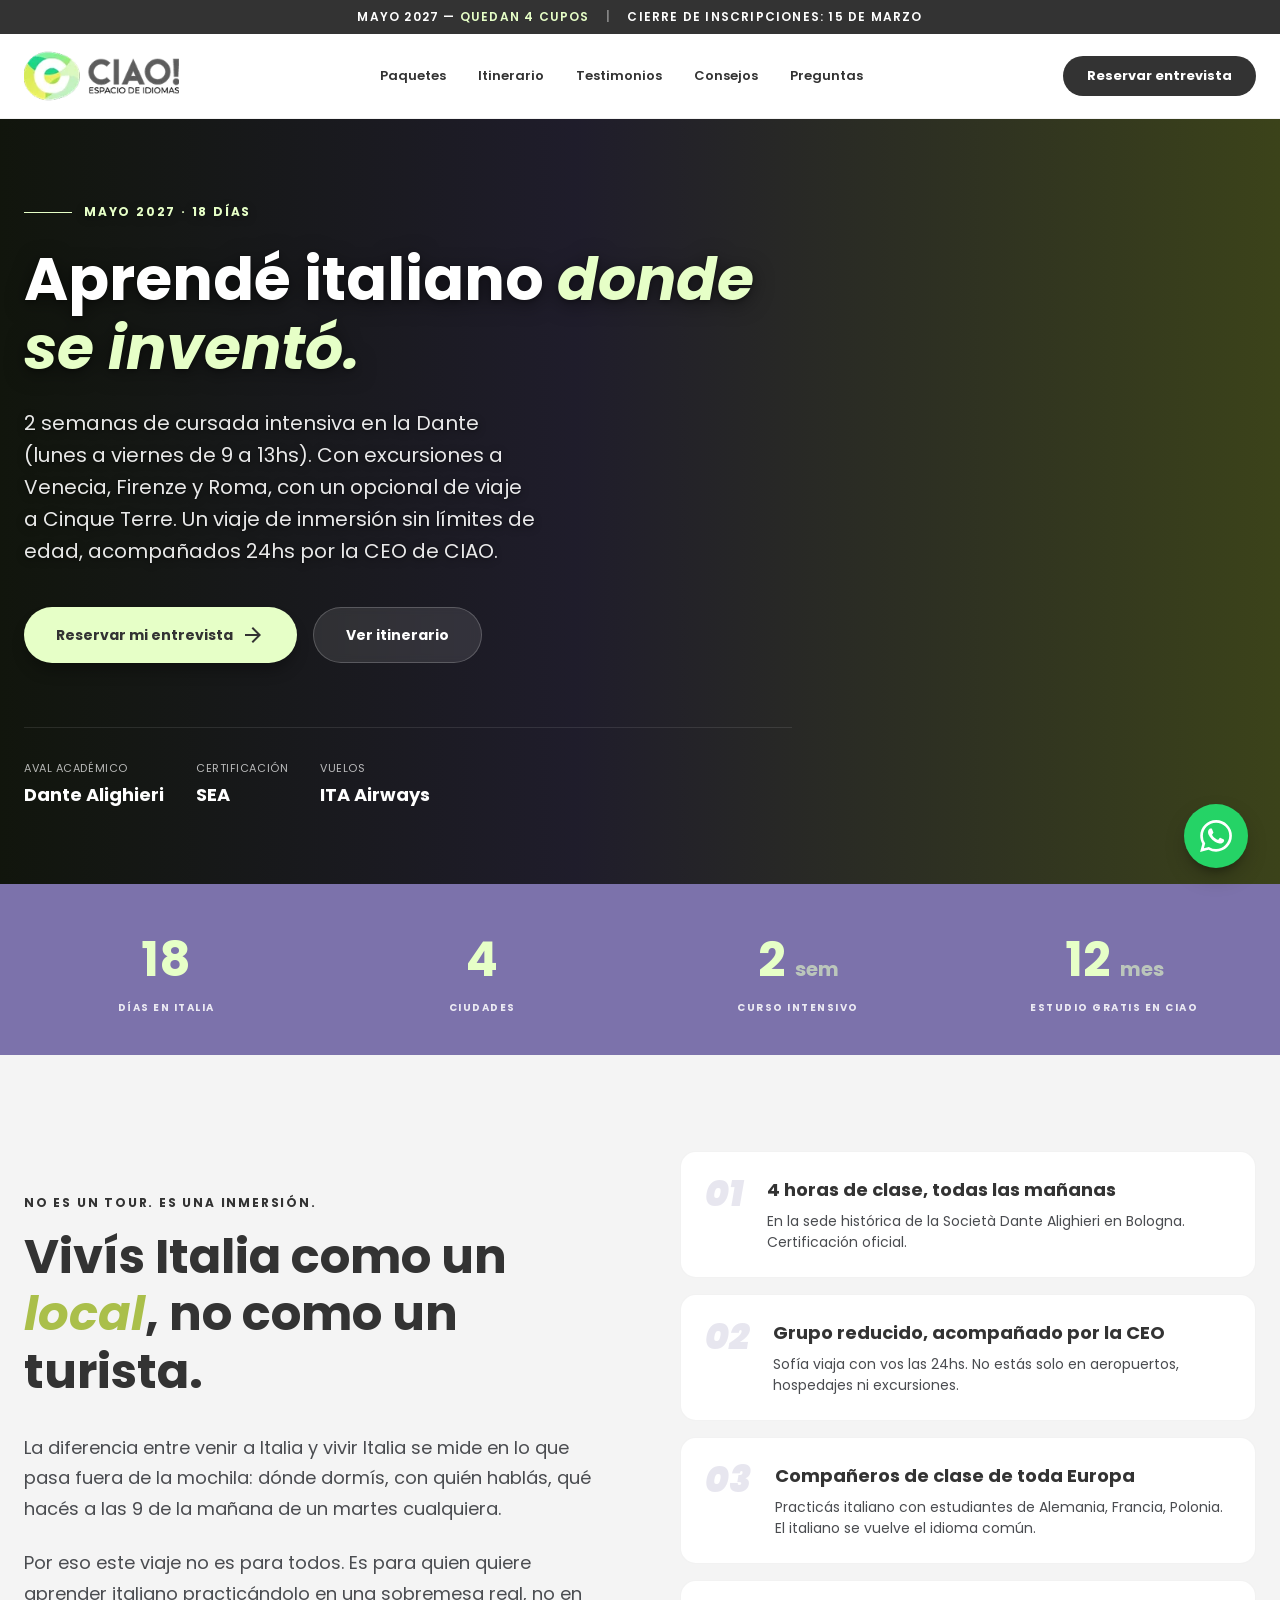
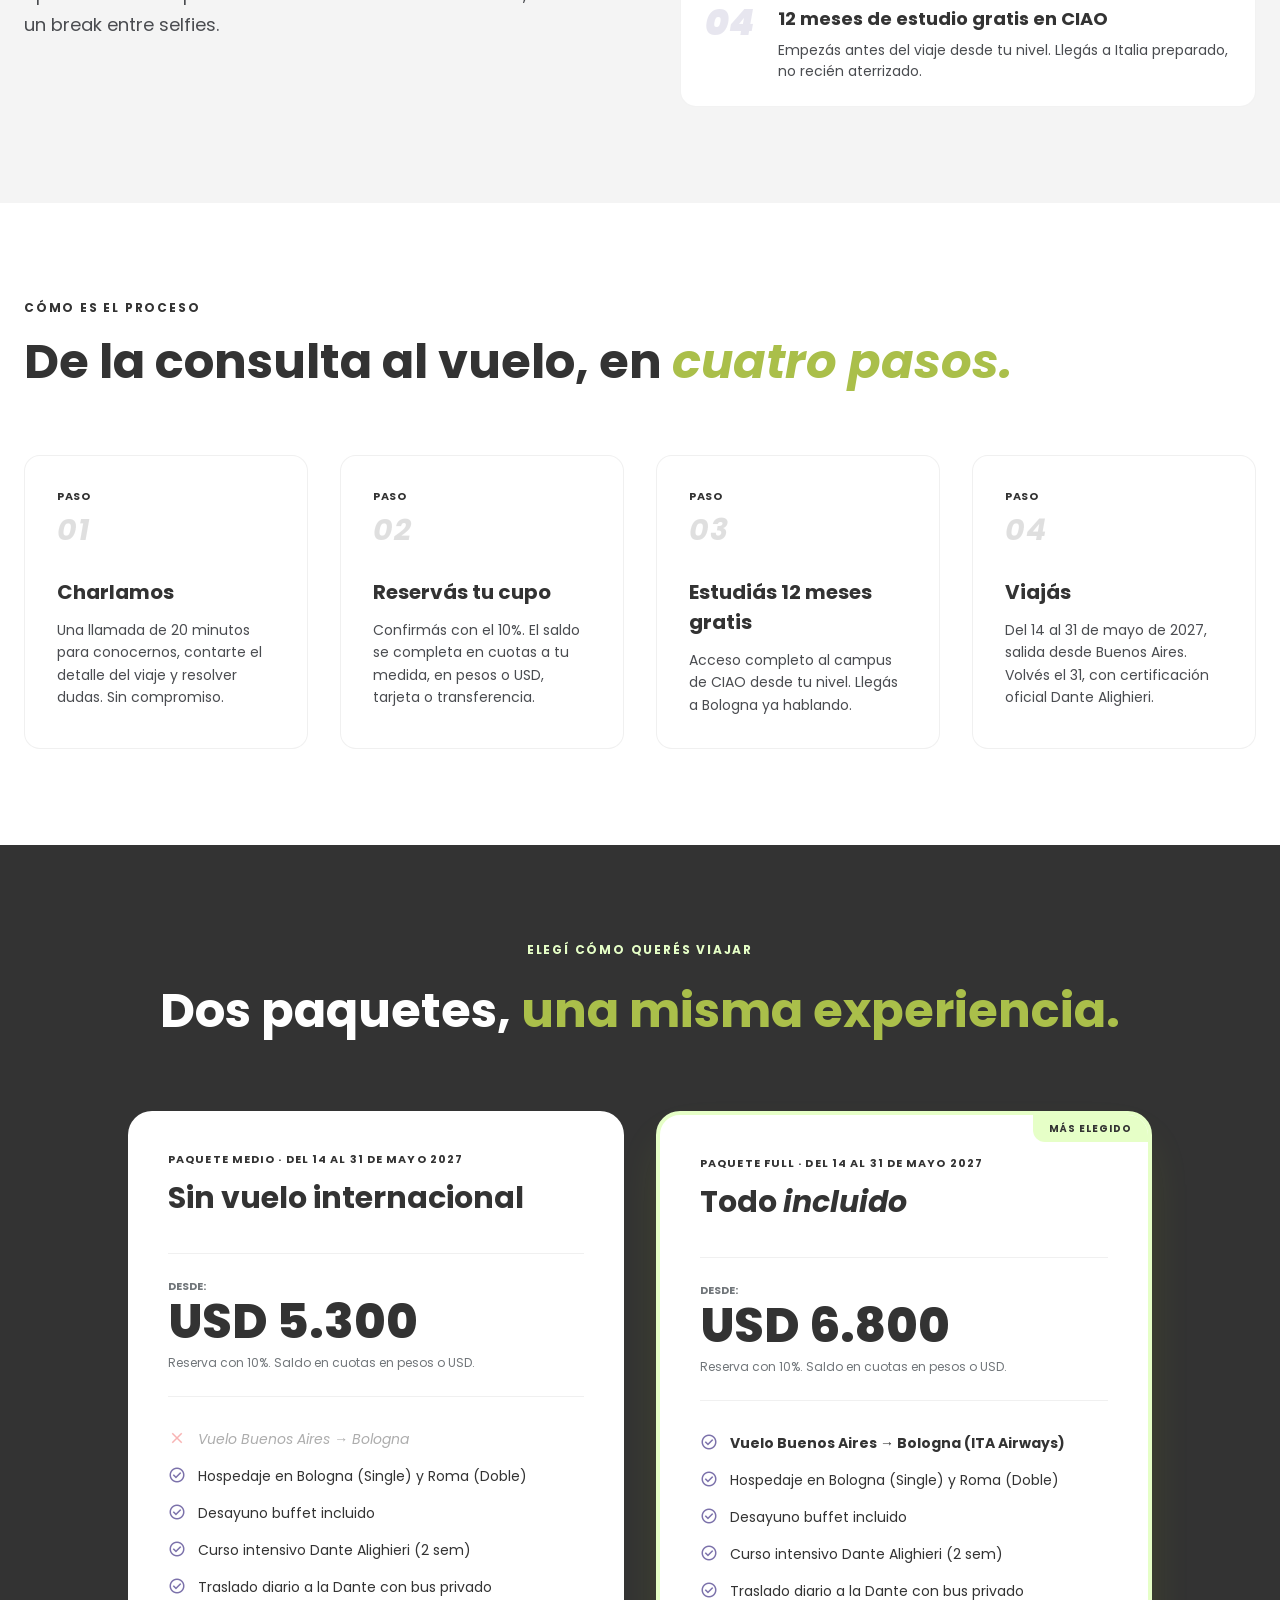
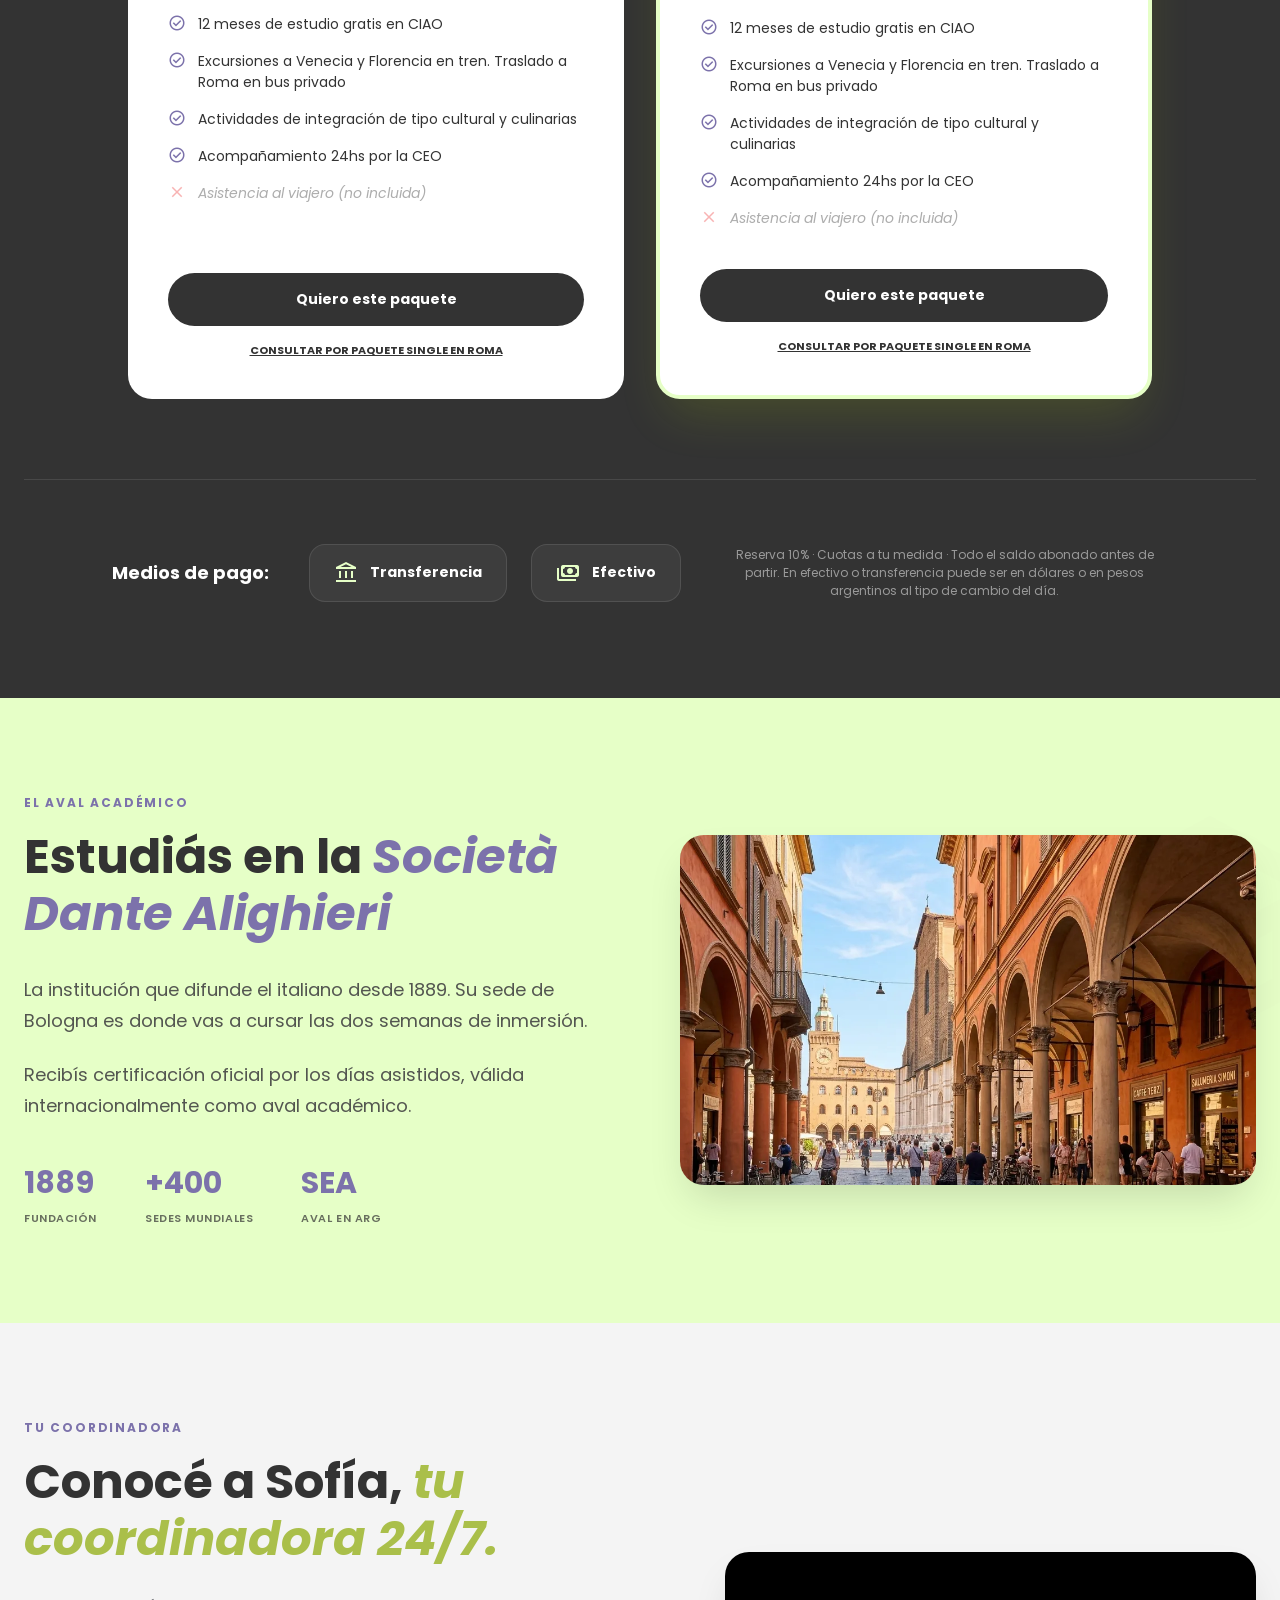
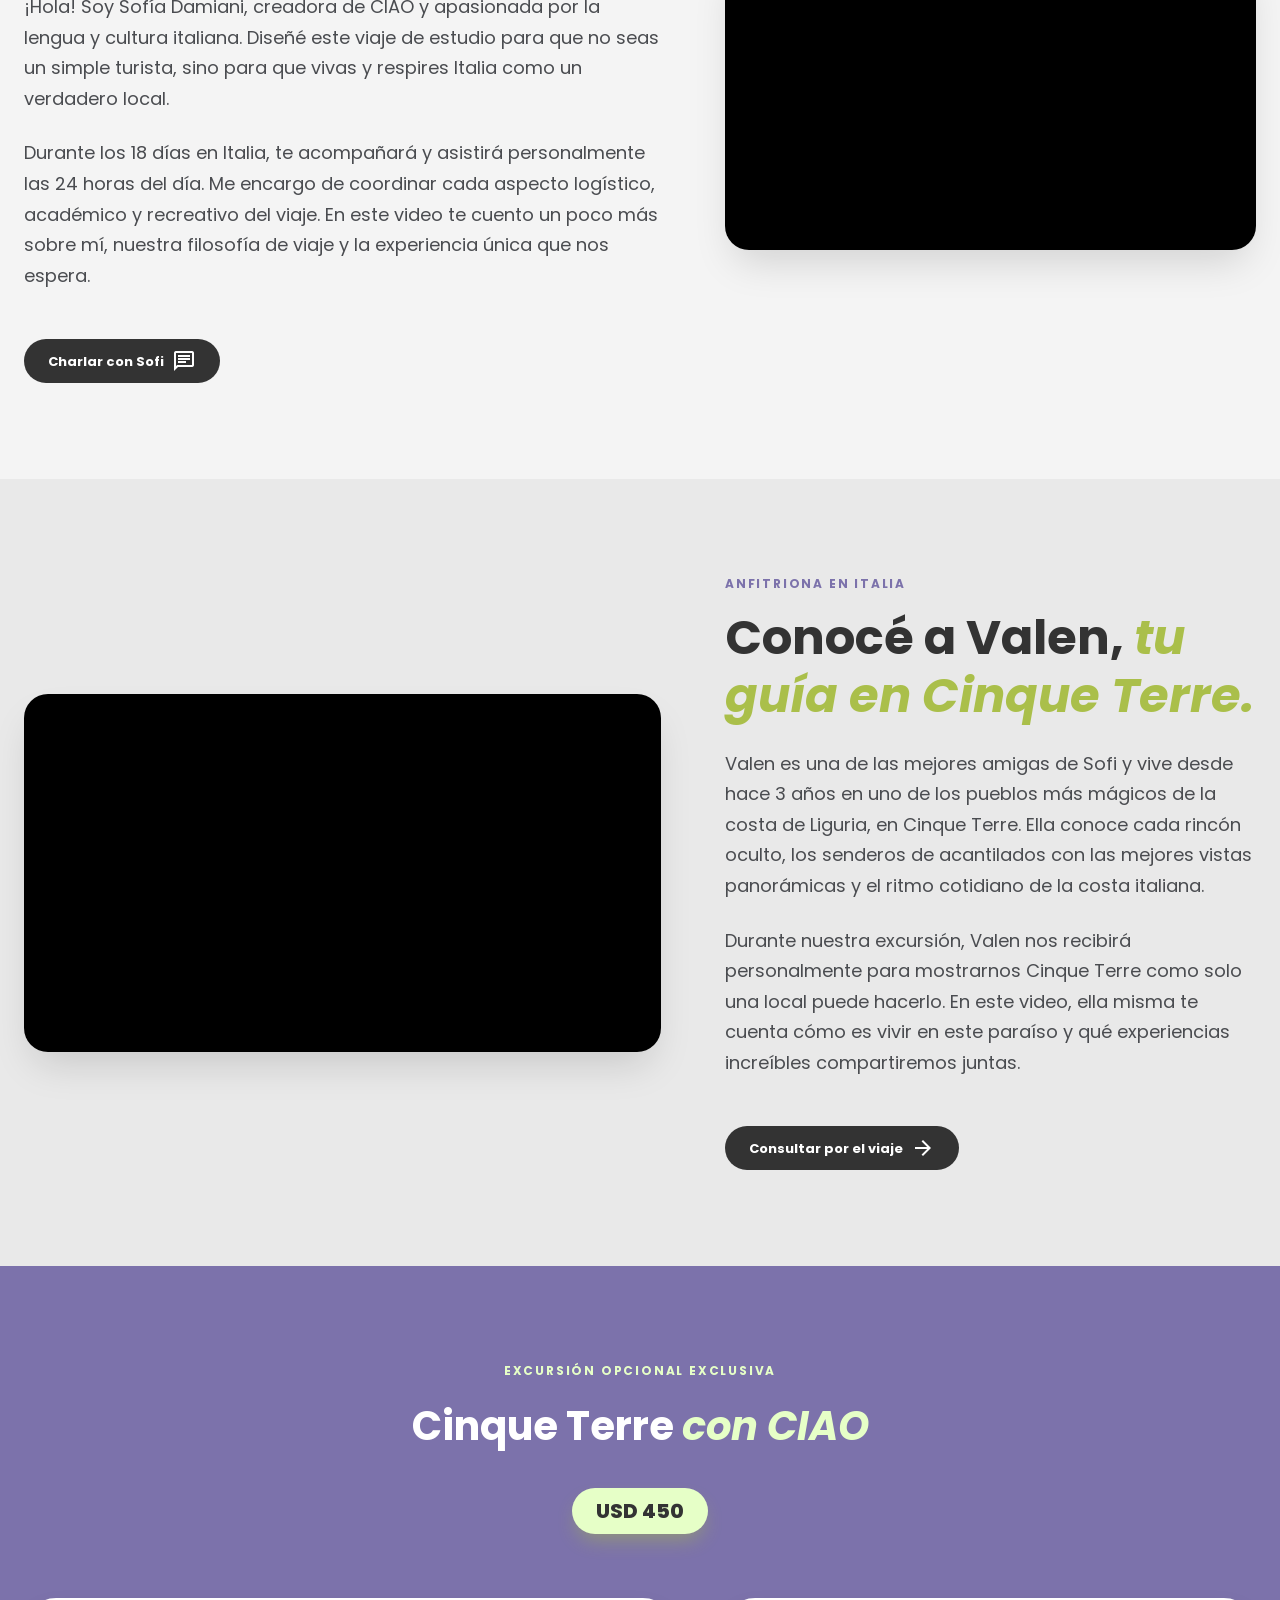
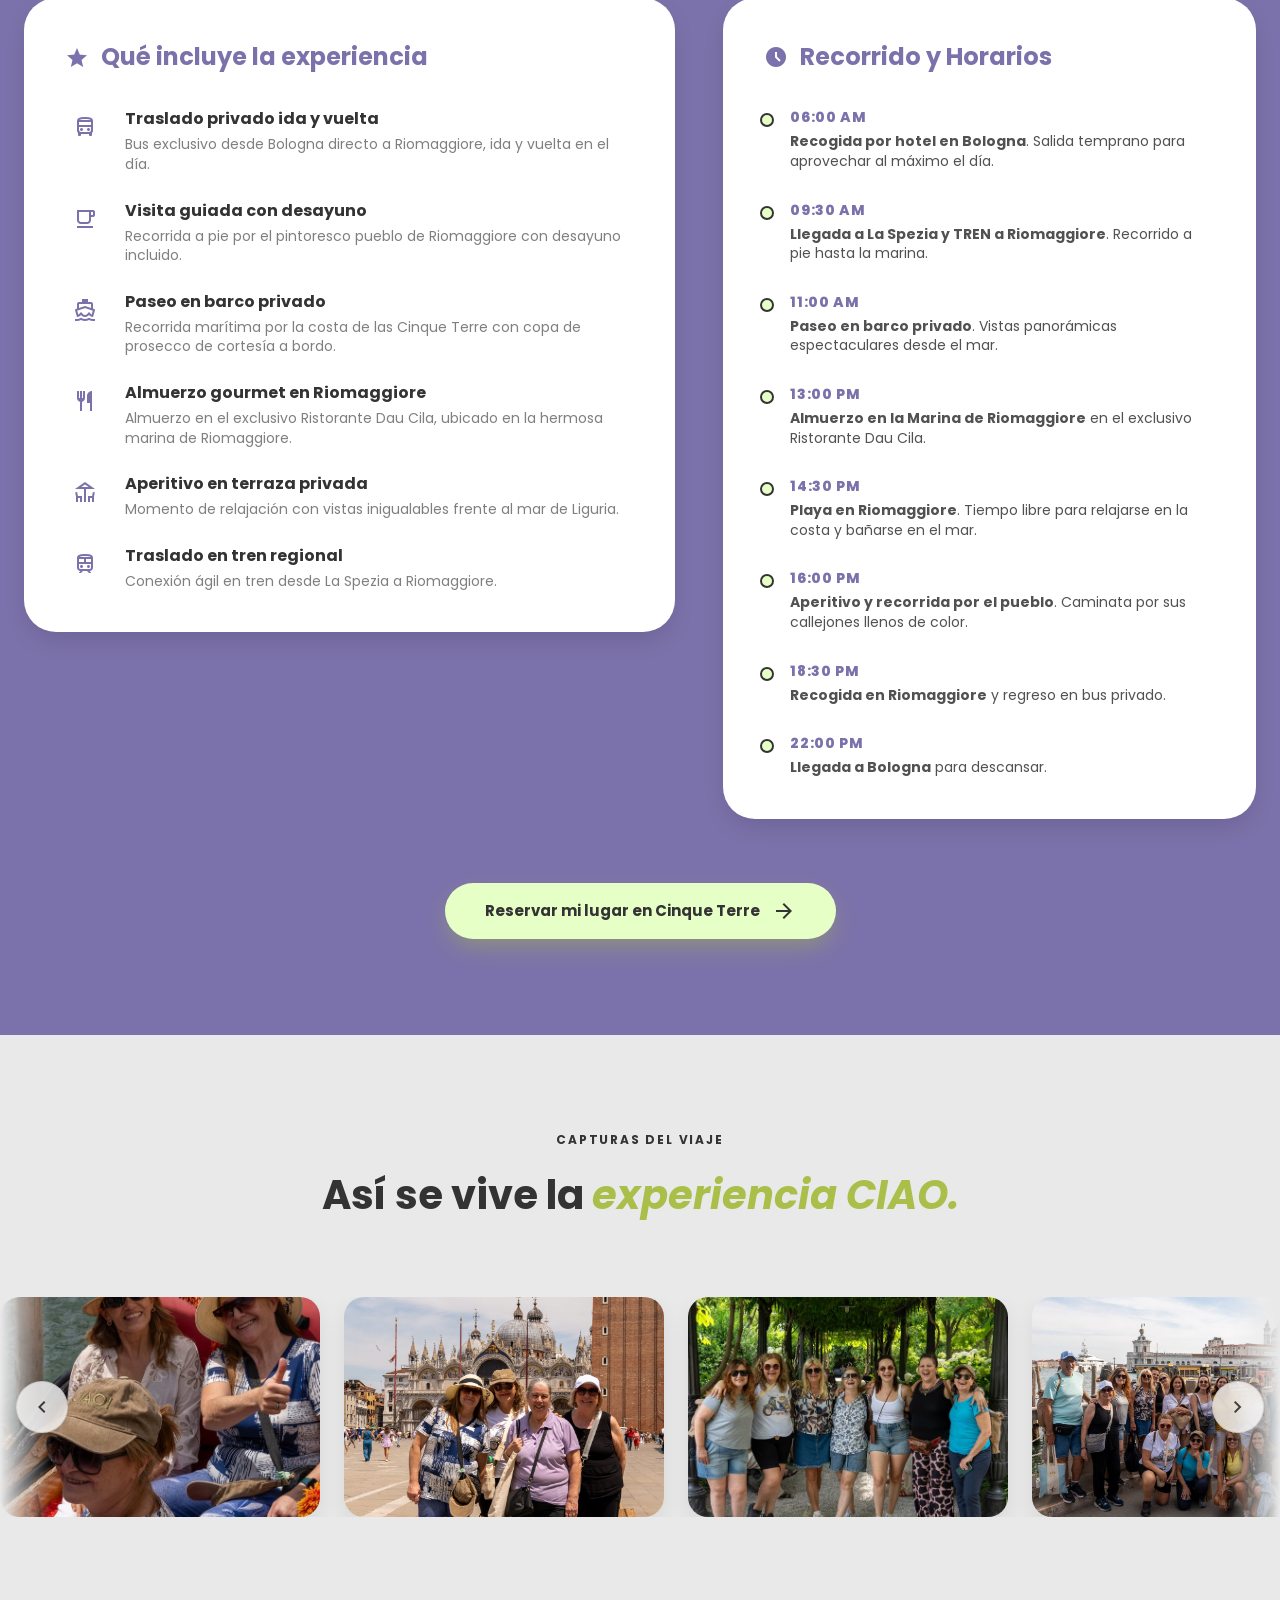
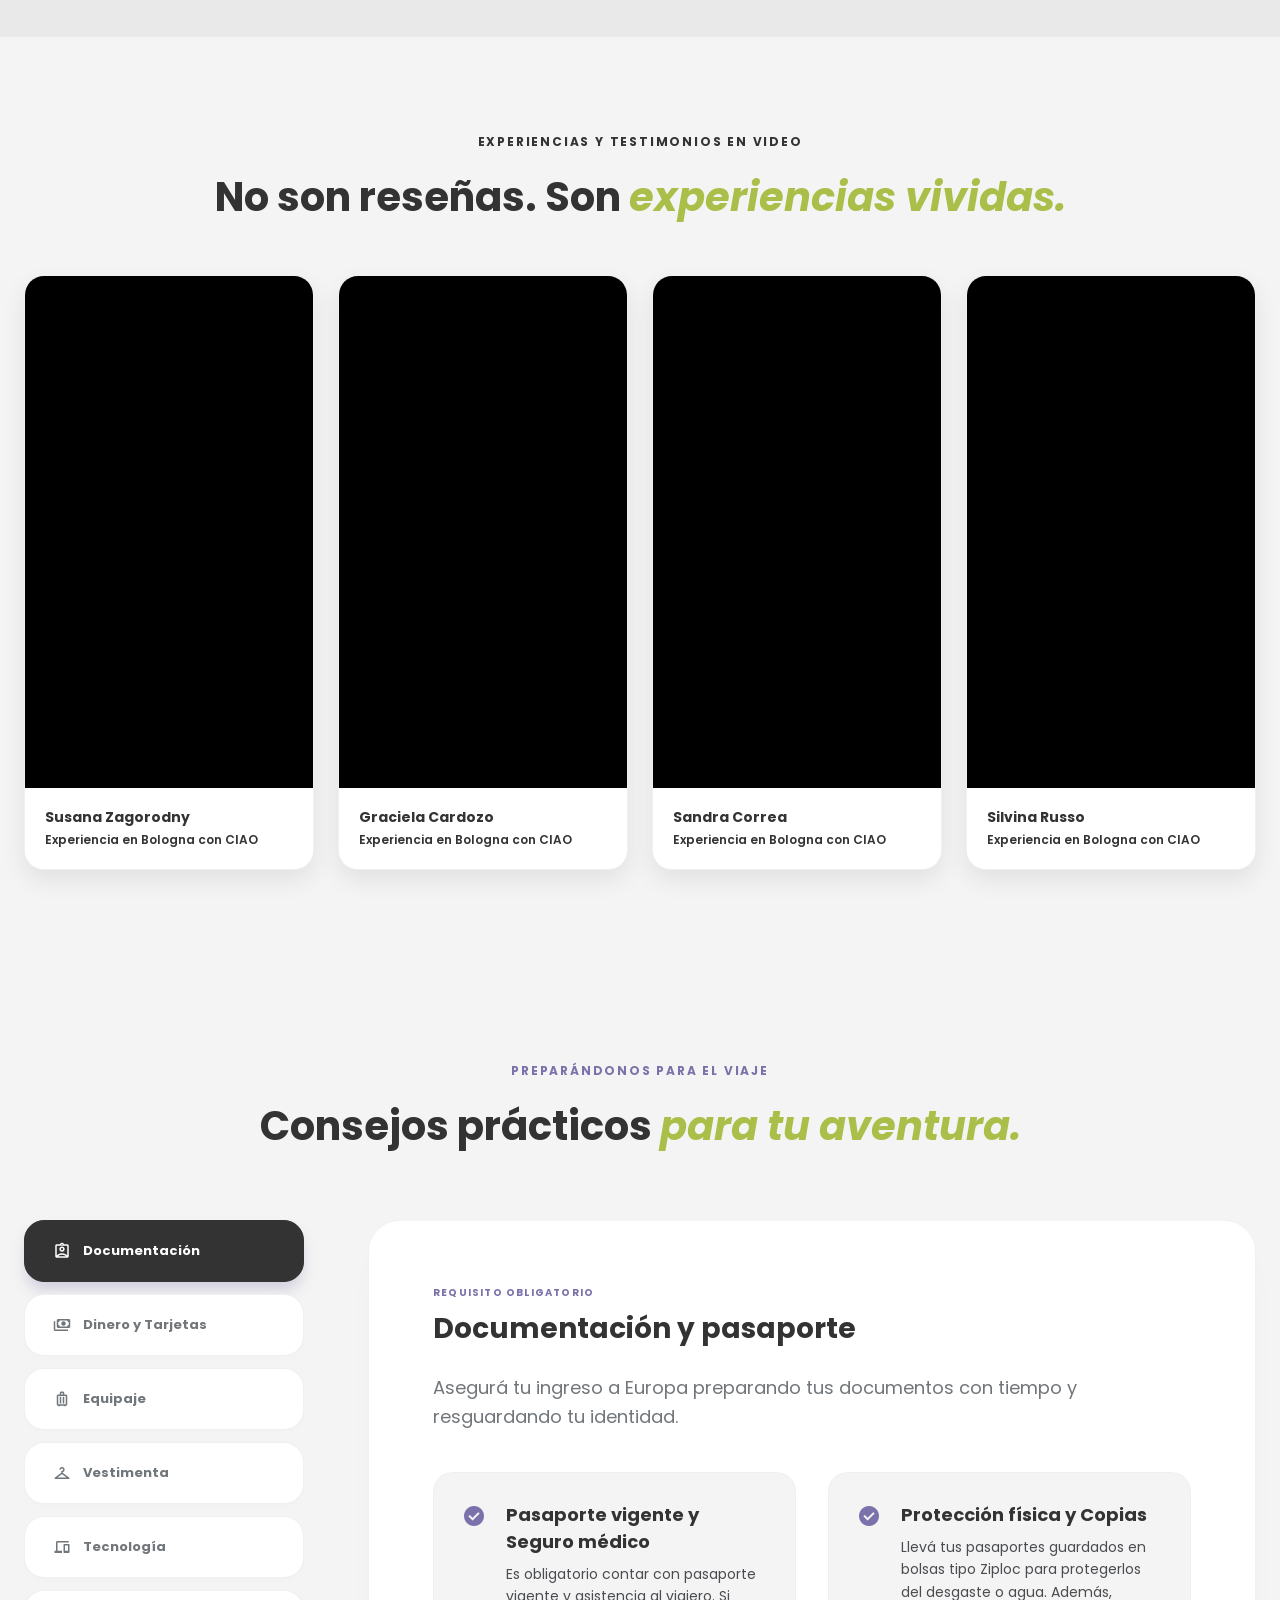
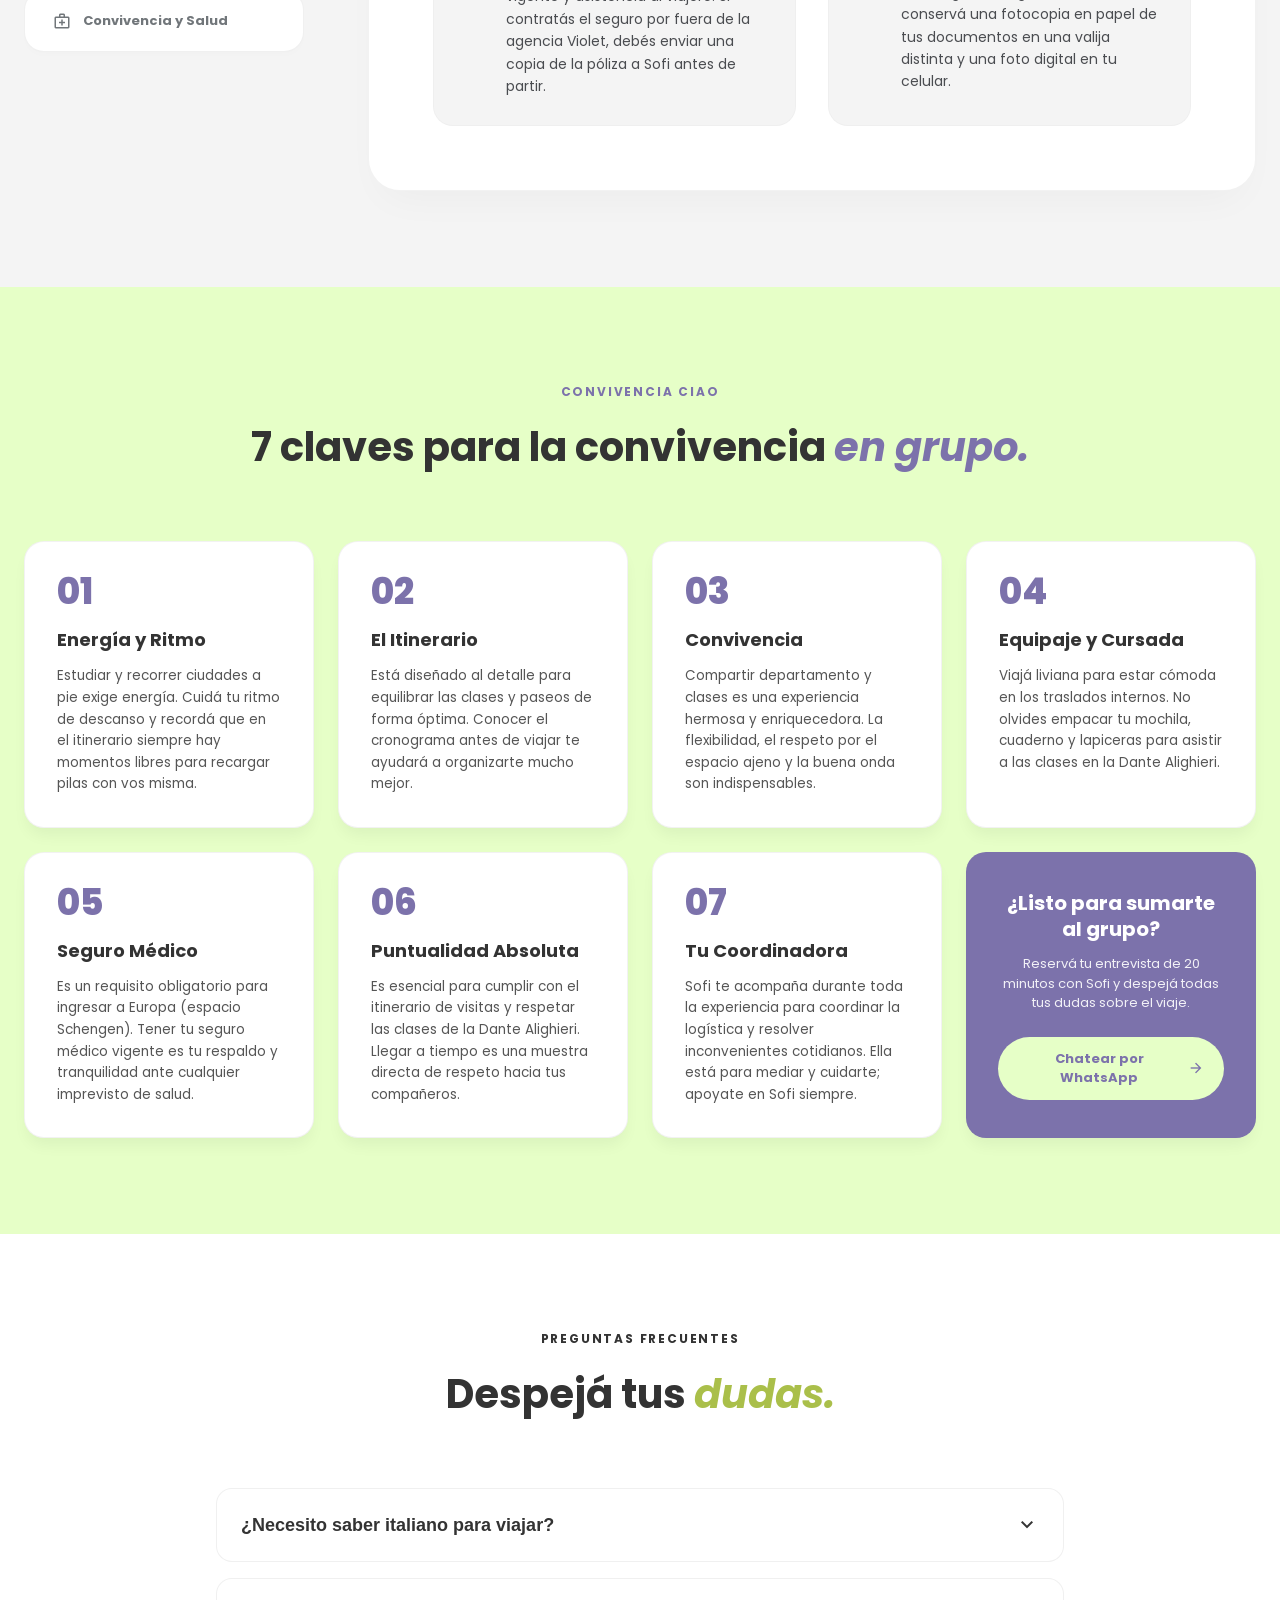
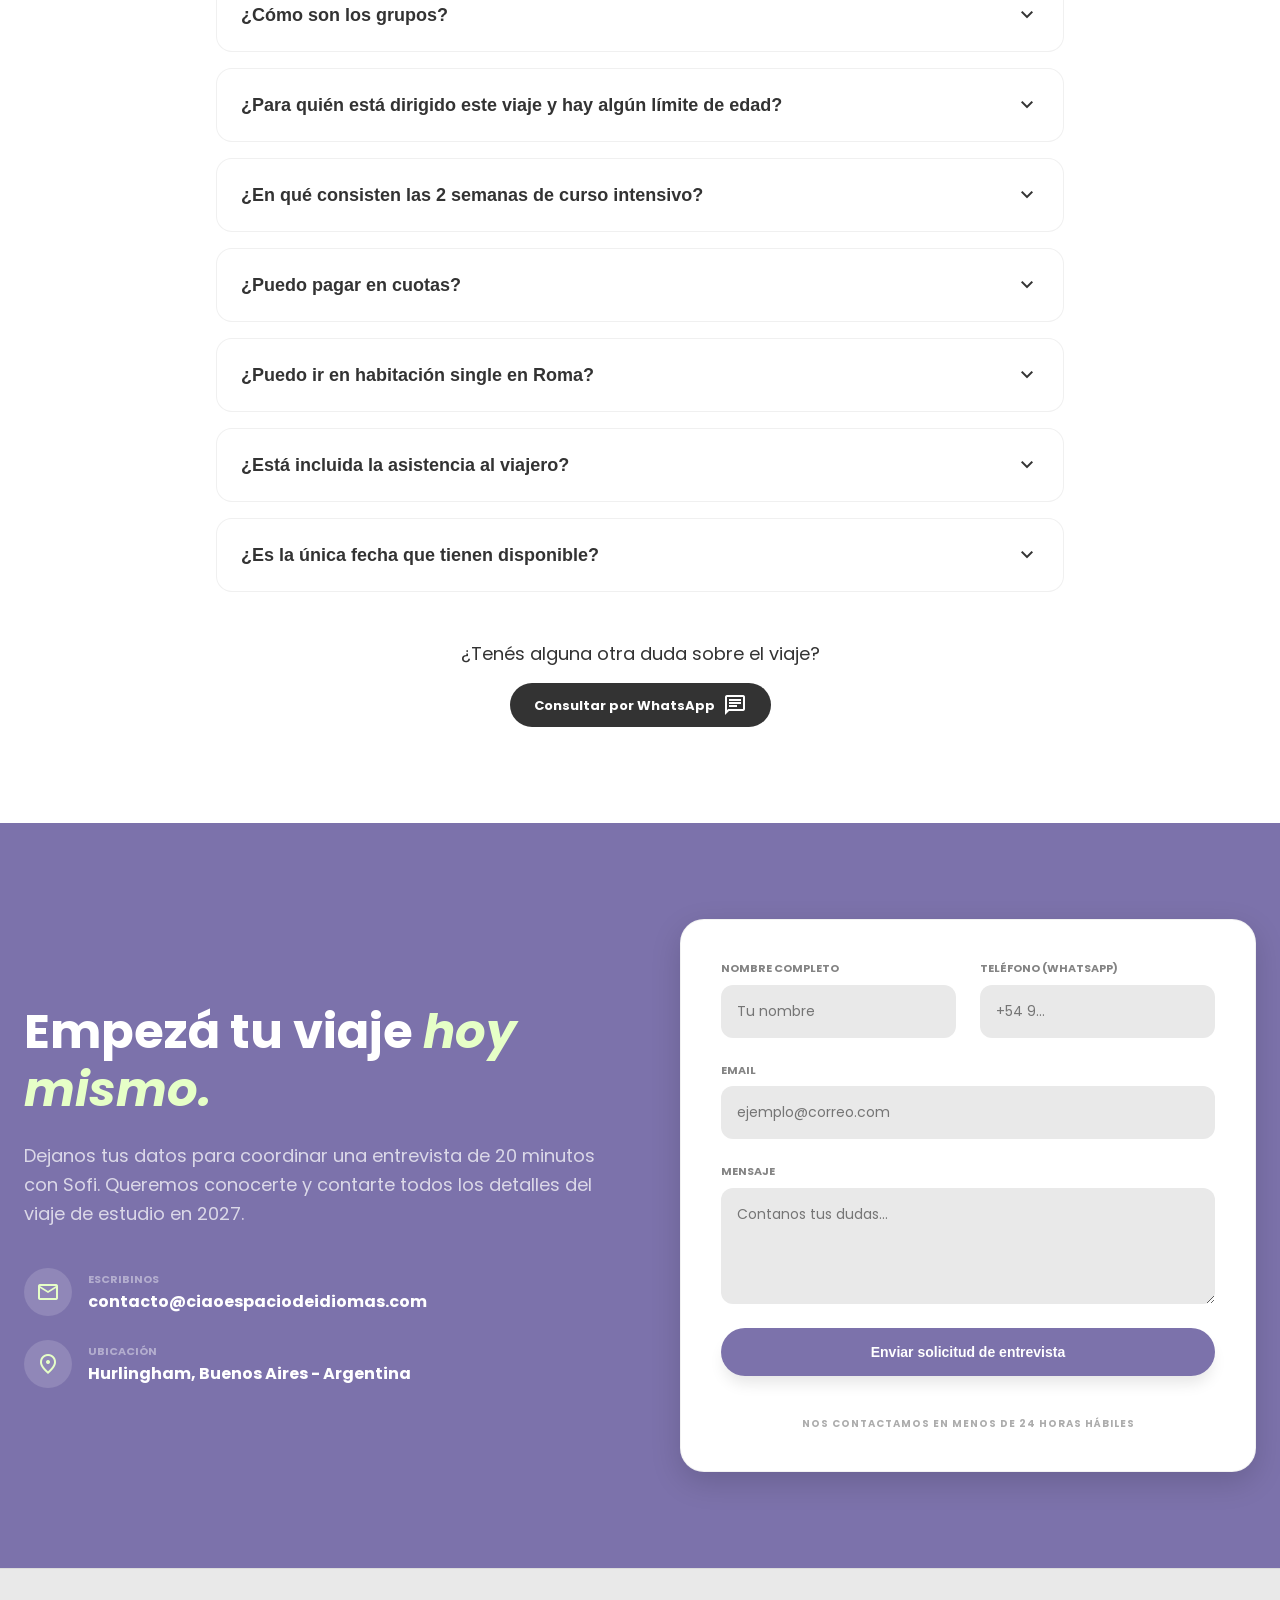
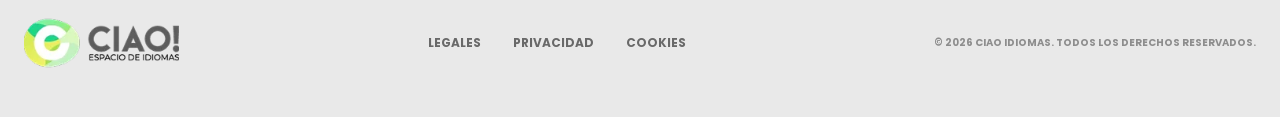
==== commit 22319a8c: "feat: enviar el formulario de contacto al WPForms #1137 El formulario no enviaba nada: abría WhatsAp" ====
--- a/index.html
+++ b/index.html
@@ -875,6 +875,31 @@
       box-shadow: 0 10px 30px rgba(0, 0, 0, 0.15) !important;
       border: 1px solid rgba(0,0,0,0.05) !important;
     }
+    #wpforms-sink {
+      display: none;
+    }
+    .form-success {
+      text-align: center;
+      padding: 2rem 0;
+    }
+    .form-success .material-symbols-outlined {
+      font-size: 3.5rem;
+      color: var(--primary);
+      margin-bottom: 0.5rem;
+    }
+    .form-success h3 {
+      font-size: 1.5rem;
+      font-weight: 700;
+      margin-bottom: 0.75rem;
+    }
+    .form-success p {
+      color: #4a4c50;
+      line-height: 1.6;
+    }
+    .form-submit-btn[disabled] {
+      opacity: 0.6;
+      cursor: wait;
+    }
 
     .main-footer {
       background-color: var(--surface) !important; /* #e9e9e9 */
@@ -1794,7 +1819,7 @@
           <!-- Item 8: CTA Card -->
           <div class="group-card cta-card">
             <h3>¿Listo para sumarte al grupo?</h3>
-            <p>Reservá tu entrevista de 20 minutos con Ana y despejá todas tus dudas sobre el viaje.</p>
+            <p>Reservá tu entrevista de 20 minutos con Sofi y despejá todas tus dudas sobre el viaje.</p>
             <a class="btn-cta" href="https://wa.me/5491124081777" target="_blank" rel="noopener noreferrer">
               <span>Chatear por WhatsApp</span>
               <span class="material-symbols-outlined" style="font-size:16px">arrow_forward</span>
@@ -1900,7 +1925,7 @@
       <div class="contact-grid container">
         <div class="contact-info">
           <h2>Empezá tu viaje <span class="italic">hoy mismo.</span></h2>
-          <p class="desc">Dejanos tus datos para coordinar una entrevista de 20 minutos con Ana. Queremos conocerte y contarte todos los detalles del viaje de estudio en 2027.</p>
+          <p class="desc">Dejanos tus datos para coordinar una entrevista de 20 minutos con Sofi. Queremos conocerte y contarte todos los detalles del viaje de estudio en 2027.</p>
           <div class="contact-details">
             <div class="contact-detail-item">
               <div class="contact-detail-icon">
@@ -1923,28 +1948,48 @@
           </div>
         </div>
         <div class="contact-form-card">
-          <form class="contact-form" id="contact-form" action="#" method="POST">
+          <!-- Formulario WPForms #1137 (ciaoespaciodeidiomas.com).
+               Se envia por POST a admin-ajax.php apuntando a un iframe oculto,
+               para no depender de CORS ni sacar al visitante del sitio.
+               Los name= deben coincidir EXACTAMENTE con los campos del form 1137:
+                 fields][1] Nombre y Apellido | [2] Email | [4] Celular | [3] Consulta -->
+          <form class="contact-form" id="contact-form" method="POST"
+                action="https://ciaoespaciodeidiomas.com/wp-admin/admin-ajax.php"
+                target="wpforms-sink">
+            <input type="hidden" name="action" value="wpforms_submit" />
+            <input type="hidden" name="wpforms[id]" value="1137" />
+            <input type="hidden" name="wpforms[post_id]" value="2852" />
+            <input type="hidden" name="wpforms[submit]" value="wpforms-submit" />
+            <input type="hidden" name="page_title" value="Viaje de estudio a Italia 2027" />
+            <input type="hidden" name="page_url" value="" id="form-page-url" />
+
             <div class="form-row">
               <div class="form-group">
                 <label class="form-label" for="form-name">Nombre completo</label>
-                <input class="form-input" id="form-name" placeholder="Tu nombre" type="text" required />
+                <input class="form-input" id="form-name" name="wpforms[fields][1]" placeholder="Tu nombre" type="text" required />
               </div>
               <div class="form-group">
                 <label class="form-label" for="form-tel">Teléfono (WhatsApp)</label>
-                <input class="form-input" id="form-tel" placeholder="+54 9..." type="tel" required />
+                <input class="form-input" id="form-tel" name="wpforms[fields][4]" placeholder="+54 9..." type="tel" required />
               </div>
             </div>
             <div class="form-group">
               <label class="form-label" for="form-email">Email</label>
-              <input class="form-input" id="form-email" placeholder="ejemplo@correo.com" type="email" required />
+              <input class="form-input" id="form-email" name="wpforms[fields][2]" placeholder="ejemplo@correo.com" type="email" required />
             </div>
             <div class="form-group">
-              <label class="form-label" for="form-msg">Mensaje (opcional)</label>
-              <textarea class="form-textarea" id="form-msg" placeholder="Contanos tus dudas..." rows="4"></textarea>
-            </div>
-            <button class="form-submit-btn cta-hover" type="submit">Enviar solicitud de entrevista</button>
-            <p class="form-note">Nos contactamos en menos de 24 horas hábiles</p>
+              <label class="form-label" for="form-msg">Mensaje</label>
+              <textarea class="form-textarea" id="form-msg" name="wpforms[fields][3]" placeholder="Contanos tus dudas..." rows="4" required></textarea>
+            </div>
+            <button class="form-submit-btn cta-hover" type="submit" id="form-submit-btn">Enviar solicitud de entrevista</button>
+            <p class="form-note" id="form-note">Nos contactamos en menos de 24 horas hábiles</p>
           </form>
+          <div class="form-success" id="form-success" hidden>
+            <span class="material-symbols-outlined">check_circle</span>
+            <h3>¡Gracias por escribirnos!</h3>
+            <p>Recibimos tus datos y nos vamos a contactar con vos en menos de 24 horas hábiles.</p>
+          </div>
+          <iframe name="wpforms-sink" id="wpforms-sink" title="Destino del envío del formulario" hidden></iframe>
         </div>
       </div>
     </section>
